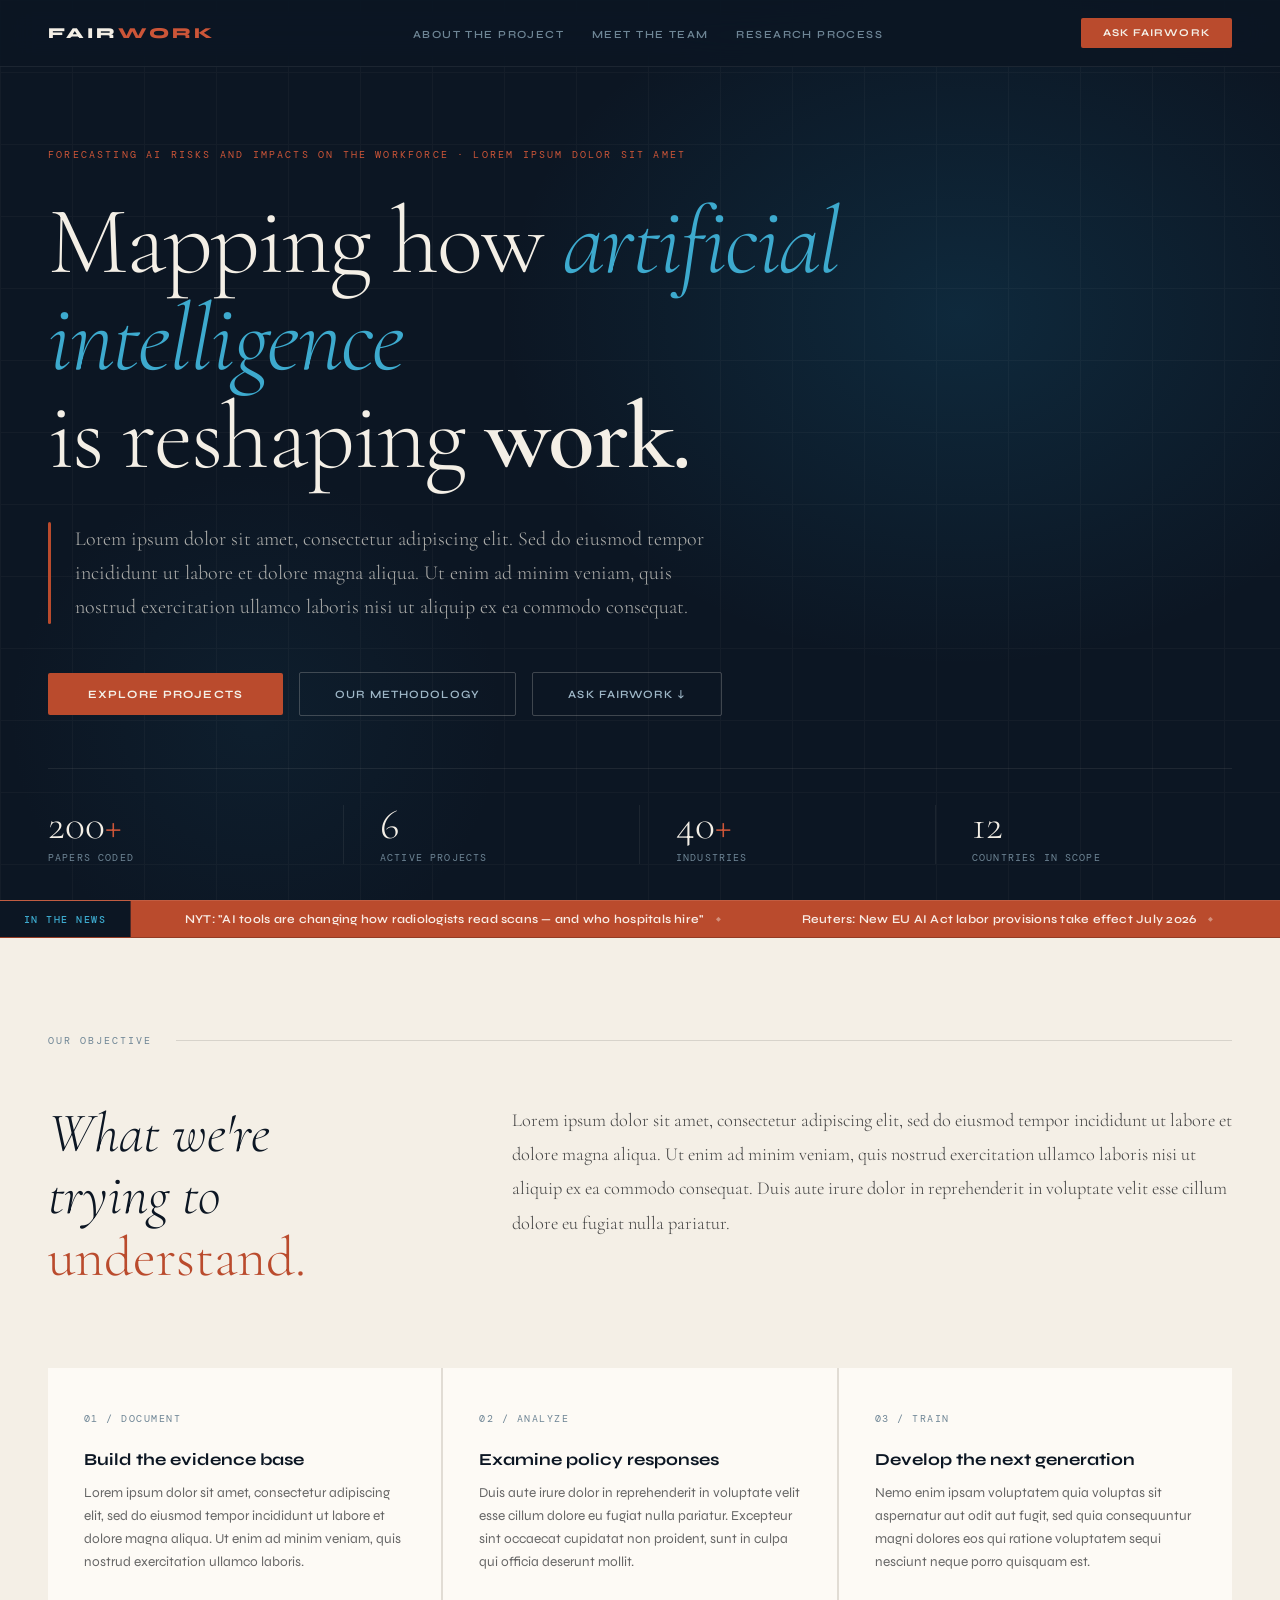
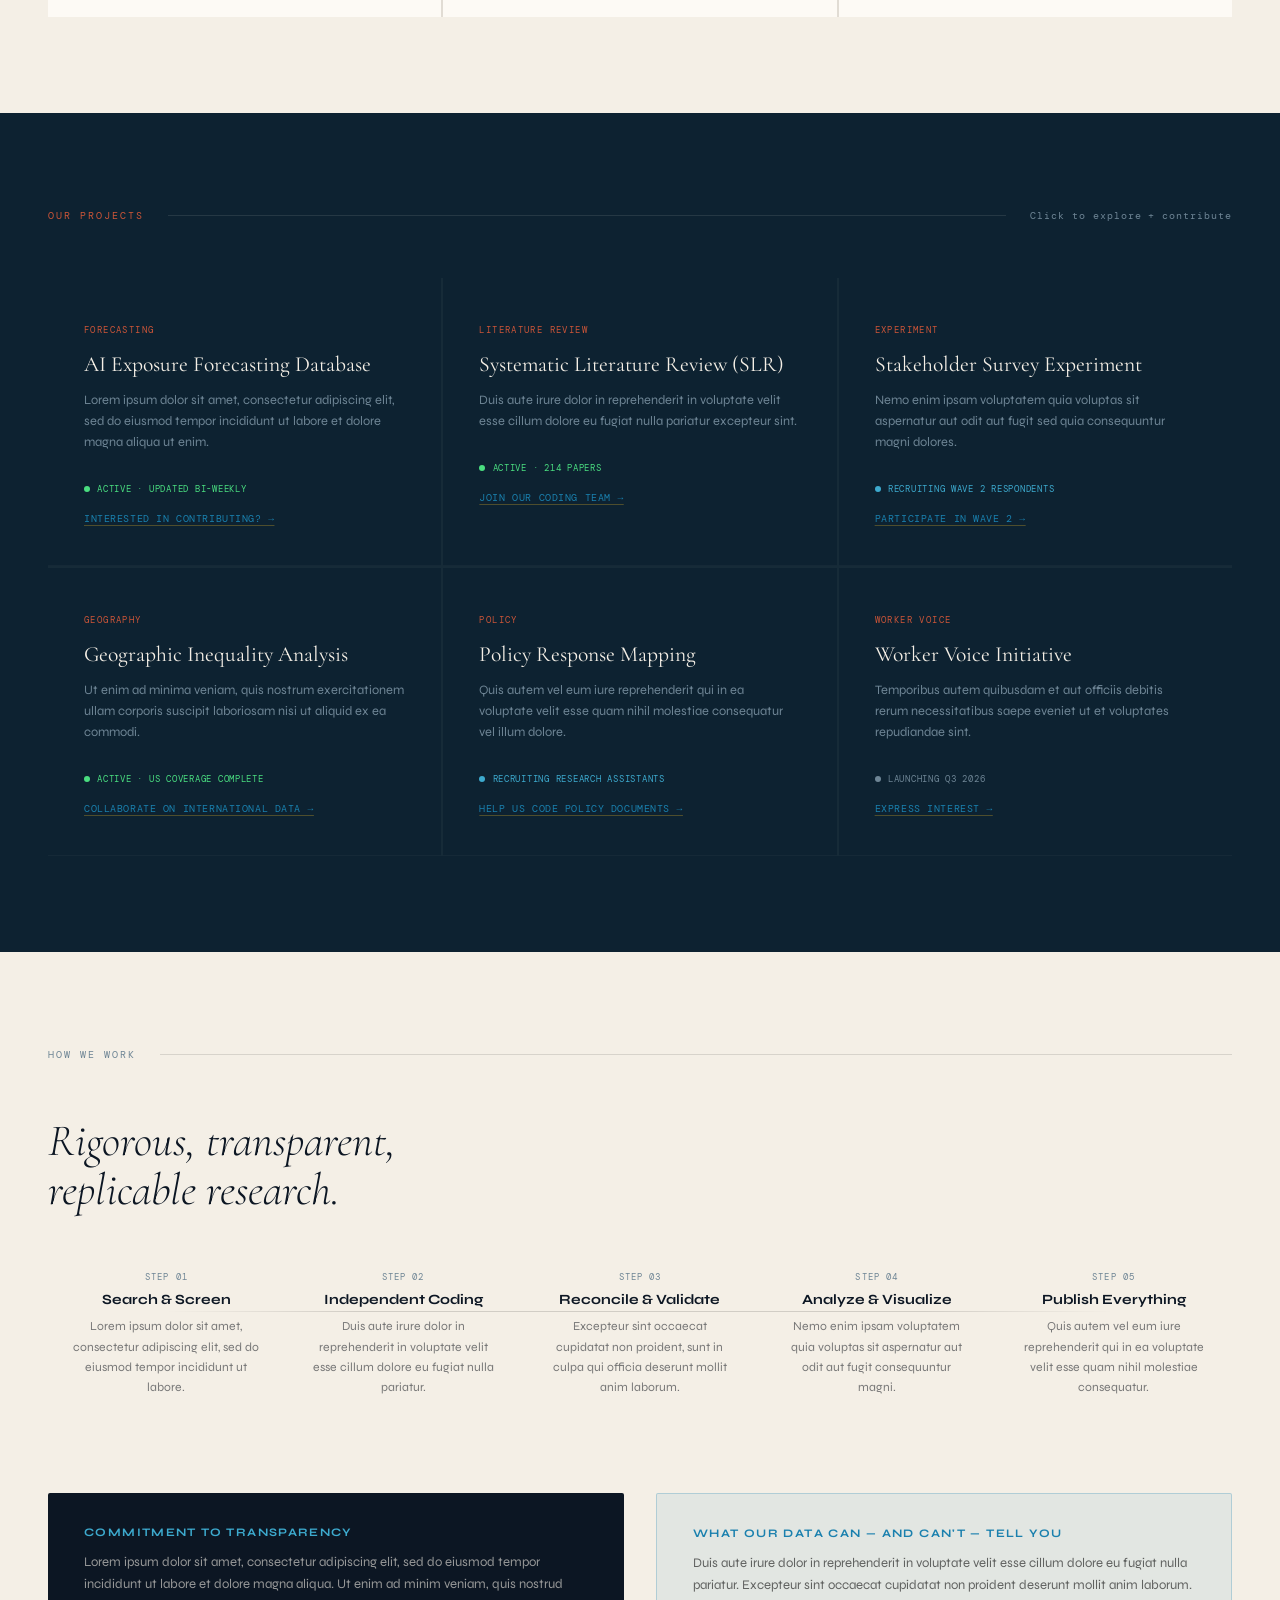
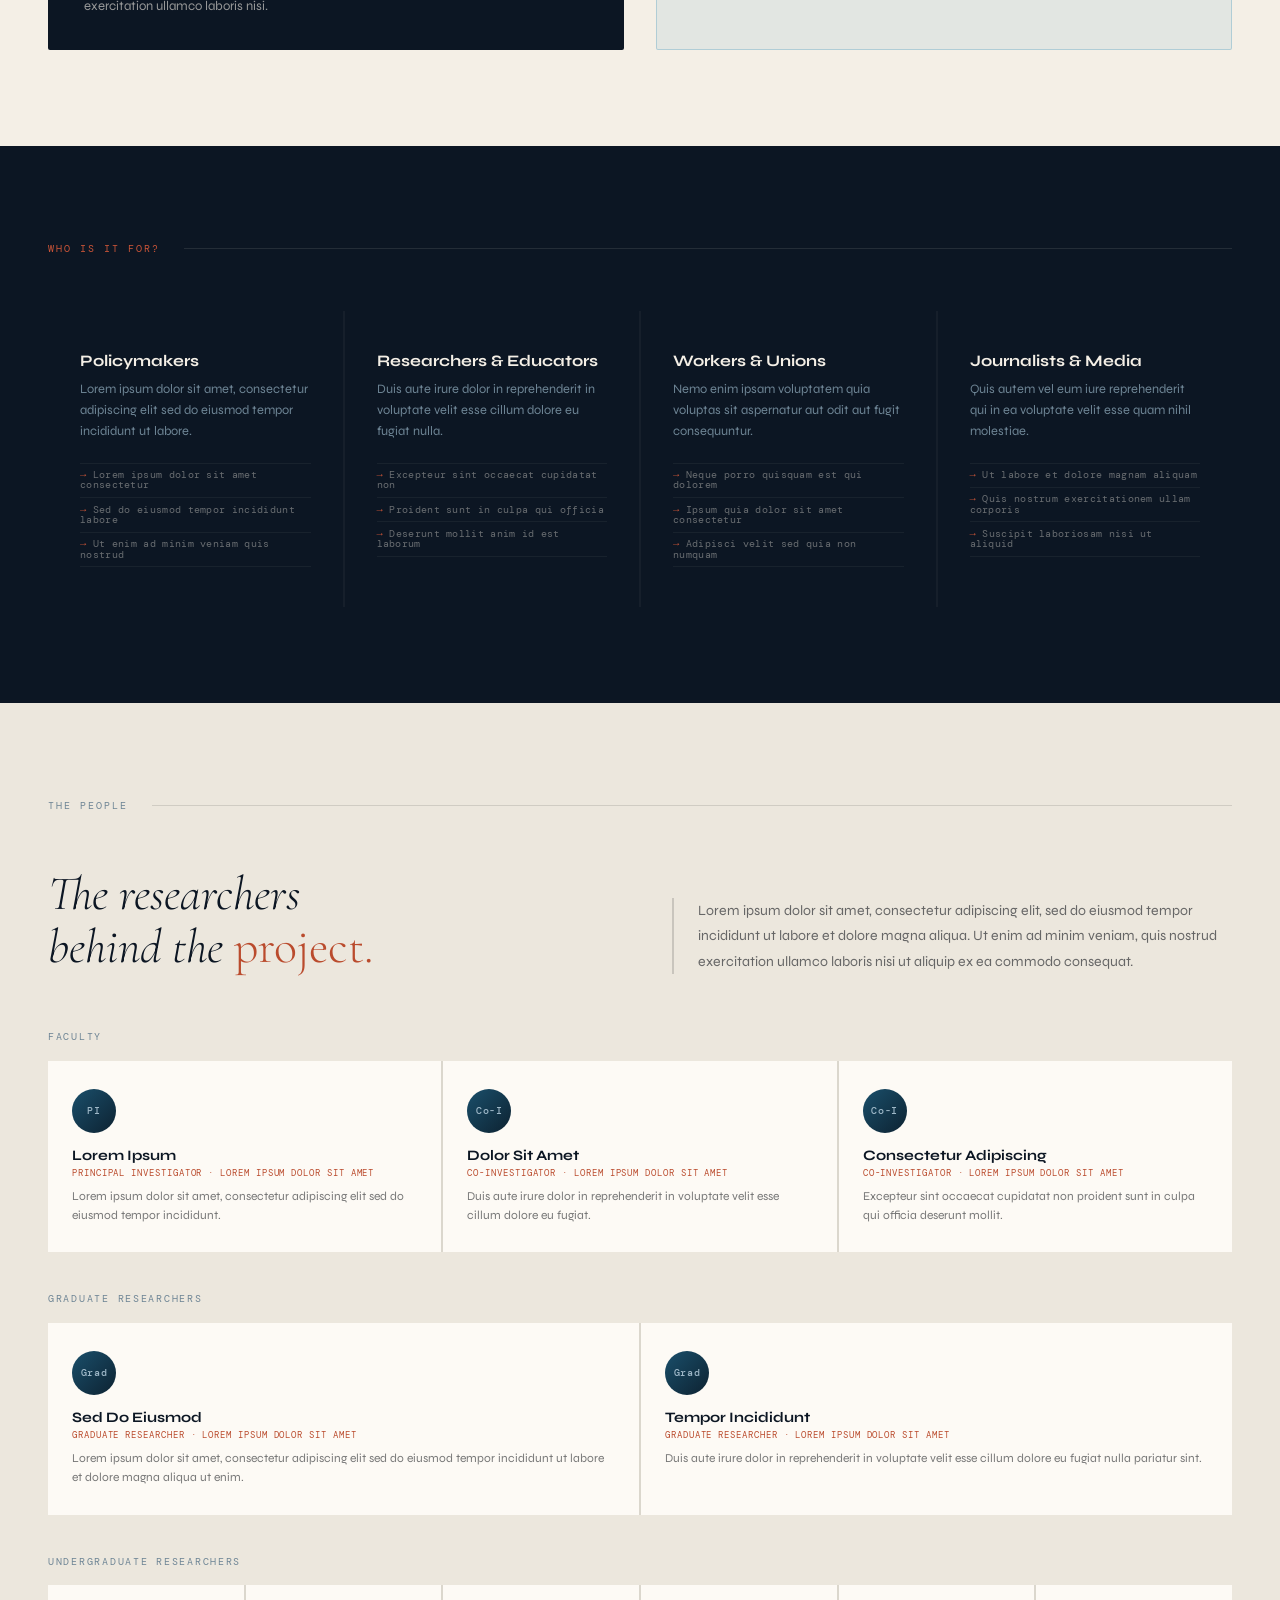
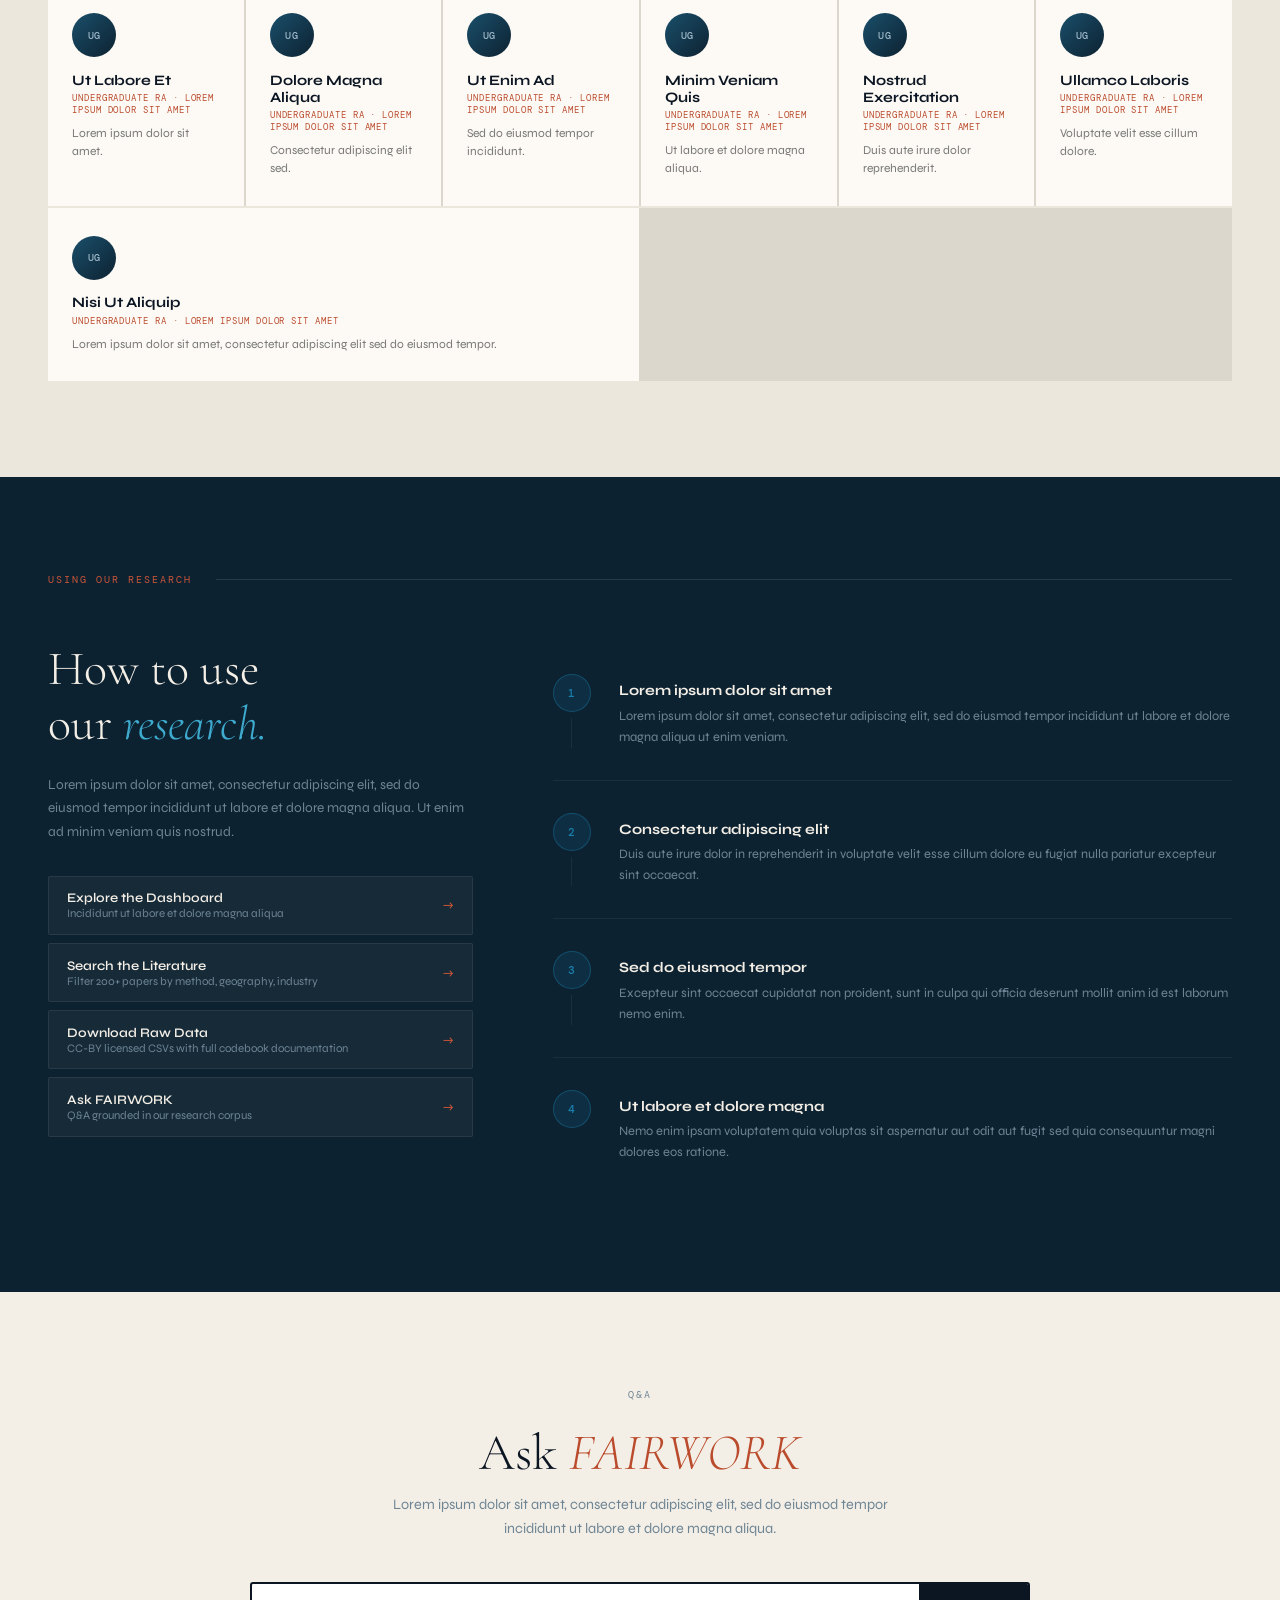
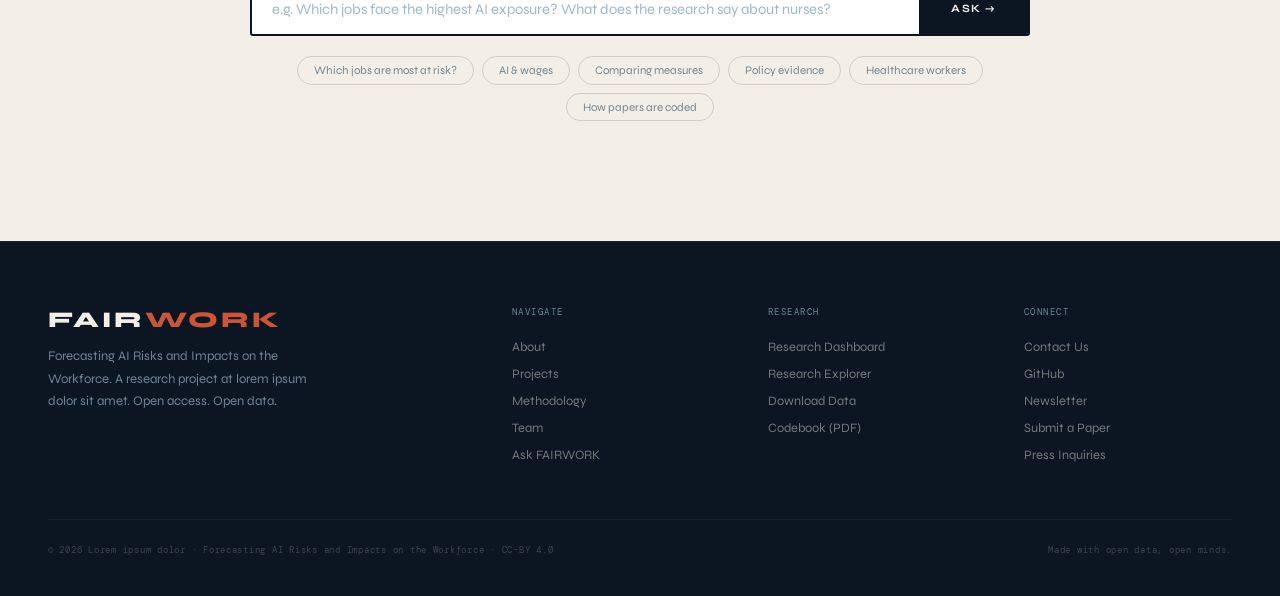
==== index.html @ 2df831fa "Add files via upload" ====
<!DOCTYPE html>
<html lang="en">
<head>
<meta charset="UTF-8">
<meta name="viewport" content="width=device-width, initial-scale=1.0">
<title>FAIRWORK — Forecasting AI Risks and Impacts on the Workforce</title>
<link rel="preconnect" href="https://fonts.googleapis.com">
<link href="https://fonts.googleapis.com/css2?family=Cormorant+Garamond:ital,wght@0,300;0,400;0,600;1,300;1,400;1,600&family=Syne:wght@400;600;700;800&family=DM+Mono:wght@300;400;500&display=swap" rel="stylesheet">
<link rel="stylesheet" href="css/styles.css">
</head>
<body>

<nav>
  <div class="nav-logo"><a href="index.html">FAIR<span>WORK</span></a></div>
  <ul class="nav-links">
    <li><a href="about.html">About the Project</a></li>
    <li><a href="team.html">Meet the Team</a></li>
    <li><a href="process.html">Research Process</a></li>
  </ul>
  <button class="nav-ask-btn" onclick="document.getElementById('ask').scrollIntoView({behavior:'smooth'})">Ask FAIRWORK</button>
</nav>

<!-- ═══ HERO ═══ -->
<section id="what" class="hero">
  <div class="hero-canvas"></div>
  <div class="hero-grid"></div>
  <div class="hero-body">
    <div class="hero-kicker">Forecasting AI Risks and Impacts on the Workforce · Lorem ipsum dolor sit amet</div>
    <h1 class="hero-headline">Mapping how <em>artificial intelligence</em><br>is reshaping <strong>work.</strong></h1>
    <div class="hero-def">
      <div class="hero-def-bar"></div>
      <p class="hero-def-text">Lorem ipsum dolor sit amet, consectetur adipiscing elit. Sed do eiusmod tempor incididunt ut labore et dolore magna aliqua. Ut enim ad minim veniam, quis nostrud exercitation ullamco laboris nisi ut aliquip ex ea commodo consequat.</p>
    </div>
    <div class="hero-ctas">
      <a class="btn-primary" href="#projects">Explore Projects</a>
      <a class="btn-outline" href="#methodology">Our Methodology</a>
      <a class="btn-outline" onclick="document.getElementById('ask').scrollIntoView({behavior:'smooth'})">Ask FAIRWORK ↓</a>
    </div>
  </div>
  <div class="hero-stats">
    <div class="hero-stat"><div class="stat-num">200<b>+</b></div><div class="stat-lbl">Papers Coded</div></div>
    <div class="hero-stat"><div class="stat-num">6</div><div class="stat-lbl">Active Projects</div></div>
    <div class="hero-stat"><div class="stat-num">40<b>+</b></div><div class="stat-lbl">Industries</div></div>
    <div class="hero-stat"><div class="stat-num">12</div><div class="stat-lbl">Countries in Scope</div></div>
  </div>
</section>

<!-- ═══ TICKER ═══ -->
<div class="ticker-wrap">
  <div class="ticker-label">In the News</div>
  <div class="ticker-track">
    <span class="ticker-item">NYT: "AI tools are changing how radiologists read scans — and who hospitals hire"</span>
    <span class="ticker-item">Reuters: New EU AI Act labor provisions take effect July 2026</span>
    <span class="ticker-item">The Atlantic: "The jobs AI is actually taking — it's not what you think"</span>
    <span class="ticker-item">WSJ: Goldman Sachs estimates 300M jobs globally face partial automation risk</span>
    <span class="ticker-item">MIT Tech Review: LLMs boost paralegal productivity by 42% in new RCT</span>
    <span class="ticker-item">NPR: Truck drivers union fights back against autonomous freight pilot programs</span>
    <span class="ticker-item">FT: AI coding assistants raise output but widen skill gaps within software teams</span>
    <span class="ticker-item">Bloomberg: Amazon warehouse AI system triggers fresh NLRB complaint</span>
    <span class="ticker-item">NYT: "AI tools are changing how radiologists read scans — and who hospitals hire"</span>
    <span class="ticker-item">Reuters: New EU AI Act labor provisions take effect August 2026</span>
    <span class="ticker-item">The Atlantic: "The jobs AI is actually taking — it's not what you think"</span>
    <span class="ticker-item">WSJ: Goldman Sachs estimates 300M jobs globally face partial automation risk</span>
    <span class="ticker-item">MIT Tech Review: LLMs boost paralegal productivity by 42% in new RCT</span>
    <span class="ticker-item">NPR: Truck drivers union fights back against autonomous freight pilot programs</span>
    <span class="ticker-item">FT: AI coding assistants raise output but widen skill gaps within software teams</span>
    <span class="ticker-item">Bloomberg: Amazon warehouse AI system triggers fresh NLRB complaint</span>
  </div>
</div>

<!-- ═══ OBJECTIVE ═══ -->
<section class="objective-section">
  <div class="section-header"><span class="eyebrow-fog">Our Objective</span><div class="section-rule-dark"></div></div>
  <div class="objective-intro reveal">
    <div><div class="obj-big">What we're<br>trying to <em>understand.</em></div></div>
    <div class="objective-intro-right"><p>Lorem ipsum dolor sit amet, consectetur adipiscing elit, sed do eiusmod tempor incididunt ut labore et dolore magna aliqua. Ut enim ad minim veniam, quis nostrud exercitation ullamco laboris nisi ut aliquip ex ea commodo consequat. Duis aute irure dolor in reprehenderit in voluptate velit esse cillum dolore eu fugiat nulla pariatur.</p></div>
  </div>
  <div class="objective-grid">
    <div class="obj-card reveal d1"><div class="obj-num">01 / Document</div><div class="obj-title">Build the evidence base</div><div class="obj-desc">Lorem ipsum dolor sit amet, consectetur adipiscing elit, sed do eiusmod tempor incididunt ut labore et dolore magna aliqua. Ut enim ad minim veniam, quis nostrud exercitation ullamco laboris.</div></div>
    <div class="obj-card reveal d2"><div class="obj-num">02 / Analyze</div><div class="obj-title">Examine policy responses</div><div class="obj-desc">Duis aute irure dolor in reprehenderit in voluptate velit esse cillum dolore eu fugiat nulla pariatur. Excepteur sint occaecat cupidatat non proident, sunt in culpa qui officia deserunt mollit.</div></div>
    <div class="obj-card reveal d3"><div class="obj-num">03 / Train</div><div class="obj-title">Develop the next generation</div><div class="obj-desc">Nemo enim ipsam voluptatem quia voluptas sit aspernatur aut odit aut fugit, sed quia consequuntur magni dolores eos qui ratione voluptatem sequi nesciunt neque porro quisquam est.</div></div>
  </div>
</section>

<!-- ═══ PROJECTS ═══ -->
<section id="projects" class="projects-section">
  <div class="section-header"><span class="eyebrow">Our Projects</span><div class="section-rule"></div><span style="font-family:var(--ff-m);font-size:.6rem;letter-spacing:.1em;color:var(--fog);white-space:nowrap;">Click to explore + contribute</span></div>
  <div class="projects-grid">
    <div class="project-card reveal d1" onclick="openProj('p1')">
      <span class="proj-tag">Forecasting</span>
      <div class="proj-title">AI Exposure Forecasting Database</div>
      <div class="proj-desc">Lorem ipsum dolor sit amet, consectetur adipiscing elit, sed do eiusmod tempor incididunt ut labore et dolore magna aliqua ut enim.</div>
      <div class="proj-status status-active"><div class="proj-status-dot"></div><span class="proj-status-text">Active · Updated bi-weekly</span></div>
      <div class="proj-contrib">Interested in contributing? →</div>
    </div>
    <div class="project-card reveal d2" onclick="openProj('p2')">
      <span class="proj-tag">Literature Review</span>
      <div class="proj-title">Systematic Literature Review (SLR)</div>
      <div class="proj-desc">Duis aute irure dolor in reprehenderit in voluptate velit esse cillum dolore eu fugiat nulla pariatur excepteur sint.</div>
      <div class="proj-status status-active"><div class="proj-status-dot"></div><span class="proj-status-text">Active · 214 papers</span></div>
      <div class="proj-contrib">Join our coding team →</div>
    </div>
    <div class="project-card reveal d3" onclick="openProj('p3')">
      <span class="proj-tag">Experiment</span>
      <div class="proj-title">Stakeholder Survey Experiment</div>
      <div class="proj-desc">Nemo enim ipsam voluptatem quia voluptas sit aspernatur aut odit aut fugit sed quia consequuntur magni dolores.</div>
      <div class="proj-status status-recruit"><div class="proj-status-dot"></div><span class="proj-status-text">Recruiting Wave 2 Respondents</span></div>
      <div class="proj-contrib">Participate in Wave 2 →</div>
    </div>
    <div class="project-card reveal d4" onclick="openProj('p4')">
      <span class="proj-tag">Geography</span>
      <div class="proj-title">Geographic Inequality Analysis</div>
      <div class="proj-desc">Ut enim ad minima veniam, quis nostrum exercitationem ullam corporis suscipit laboriosam nisi ut aliquid ex ea commodi.</div>
      <div class="proj-status status-active"><div class="proj-status-dot"></div><span class="proj-status-text">Active · US coverage complete</span></div>
      <div class="proj-contrib">Collaborate on international data →</div>
    </div>
    <div class="project-card reveal d5" onclick="openProj('p5')">
      <span class="proj-tag">Policy</span>
      <div class="proj-title">Policy Response Mapping</div>
      <div class="proj-desc">Quis autem vel eum iure reprehenderit qui in ea voluptate velit esse quam nihil molestiae consequatur vel illum dolore.</div>
      <div class="proj-status status-recruit"><div class="proj-status-dot"></div><span class="proj-status-text">Recruiting Research Assistants</span></div>
      <div class="proj-contrib">Help us code policy documents →</div>
    </div>
    <div class="project-card reveal d6" onclick="openProj('p6')">
      <span class="proj-tag">Worker Voice</span>
      <div class="proj-title">Worker Voice Initiative</div>
      <div class="proj-desc">Temporibus autem quibusdam et aut officiis debitis rerum necessitatibus saepe eveniet ut et voluptates repudiandae sint.</div>
      <div class="proj-status status-planned"><div class="proj-status-dot"></div><span class="proj-status-text">Launching Q3 2026</span></div>
      <div class="proj-contrib">Express interest →</div>
    </div>
  </div>
</section>

<!-- ═══ METHODOLOGY ═══ -->
<section id="methodology" class="method-section">
  <div class="section-header"><span class="eyebrow-fog">How We Work</span><div class="section-rule-dark"></div></div>
  <div style="margin-bottom:3.5rem;" class="reveal">
    <div style="font-family:var(--ff-d);font-size:2.8rem;font-weight:300;font-style:italic;line-height:1.1;max-width:500px;">Rigorous, transparent,<br>replicable research.</div>
  </div>
  <div class="method-steps">
    <div class="method-step reveal d1"><div class="method-step-num">Step 01</div><div class="method-step-title">Search &amp; Screen</div><div class="method-step-desc">Lorem ipsum dolor sit amet, consectetur adipiscing elit, sed do eiusmod tempor incididunt ut labore.</div></div>
    <div class="method-step reveal d2"><div class="method-step-num">Step 02</div><div class="method-step-title">Independent Coding</div><div class="method-step-desc">Duis aute irure dolor in reprehenderit in voluptate velit esse cillum dolore eu fugiat nulla pariatur.</div></div>
    <div class="method-step reveal d3"><div class="method-step-num">Step 03</div><div class="method-step-title">Reconcile &amp; Validate</div><div class="method-step-desc">Excepteur sint occaecat cupidatat non proident, sunt in culpa qui officia deserunt mollit anim laborum.</div></div>
    <div class="method-step reveal d4"><div class="method-step-num">Step 04</div><div class="method-step-title">Analyze &amp; Visualize</div><div class="method-step-desc">Nemo enim ipsam voluptatem quia voluptas sit aspernatur aut odit aut fugit consequuntur magni.</div></div>
    <div class="method-step reveal d5"><div class="method-step-num">Step 05</div><div class="method-step-title">Publish Everything</div><div class="method-step-desc">Quis autem vel eum iure reprehenderit qui in ea voluptate velit esse quam nihil molestiae consequatur.</div></div>
  </div>
  <div class="method-note reveal">
    <div class="method-note-card">
      <div class="mnc-title">Commitment to Transparency</div>
      <p>Lorem ipsum dolor sit amet, consectetur adipiscing elit, sed do eiusmod tempor incididunt ut labore et dolore magna aliqua. Ut enim ad minim veniam, quis nostrud exercitation ullamco laboris nisi.</p>
    </div>
    <div class="method-note-card" style="background:rgba(26,128,174,.08);border:1px solid rgba(26,128,174,.25);">
      <div class="mnc-title" style="color:var(--teal);">What our data can — and can't — tell you</div>
      <p style="color:rgba(10,10,10,.6);">Duis aute irure dolor in reprehenderit in voluptate velit esse cillum dolore eu fugiat nulla pariatur. Excepteur sint occaecat cupidatat non proident deserunt mollit anim laborum.</p>
    </div>
  </div>
</section>

<!-- ═══ WHO IS IT FOR ═══ -->
<section class="audience-section">
  <div class="section-header"><span class="eyebrow">Who Is It For?</span><div class="section-rule"></div></div>
  <div class="audience-grid">
    <div class="audience-card reveal d1"><div class="aud-title">Policymakers</div><div class="aud-desc">Lorem ipsum dolor sit amet, consectetur adipiscing elit sed do eiusmod tempor incididunt ut labore.</div><ul class="aud-uses"><li>Lorem ipsum dolor sit amet consectetur</li><li>Sed do eiusmod tempor incididunt labore</li><li>Ut enim ad minim veniam quis nostrud</li></ul></div>
    <div class="audience-card reveal d2"><div class="aud-title">Researchers &amp; Educators</div><div class="aud-desc">Duis aute irure dolor in reprehenderit in voluptate velit esse cillum dolore eu fugiat nulla.</div><ul class="aud-uses"><li>Excepteur sint occaecat cupidatat non</li><li>Proident sunt in culpa qui officia</li><li>Deserunt mollit anim id est laborum</li></ul></div>
    <div class="audience-card reveal d3"><div class="aud-title">Workers &amp; Unions</div><div class="aud-desc">Nemo enim ipsam voluptatem quia voluptas sit aspernatur aut odit aut fugit consequuntur.</div><ul class="aud-uses"><li>Neque porro quisquam est qui dolorem</li><li>Ipsum quia dolor sit amet consectetur</li><li>Adipisci velit sed quia non numquam</li></ul></div>
    <div class="audience-card reveal d4"><div class="aud-title">Journalists &amp; Media</div><div class="aud-desc">Quis autem vel eum iure reprehenderit qui in ea voluptate velit esse quam nihil molestiae.</div><ul class="aud-uses"><li>Ut labore et dolore magnam aliquam</li><li>Quis nostrum exercitationem ullam corporis</li><li>Suscipit laboriosam nisi ut aliquid</li></ul></div>
  </div>
</section>

<!-- ═══ TEAM ═══ -->
<section id="team" class="team-section">
  <div class="section-header"><span class="eyebrow-fog">The People</span><div class="section-rule-dark"></div></div>
  <div class="team-intro reveal">
    <div class="team-headline">The researchers<br>behind the <em>project.</em></div>
    <div class="team-intro-text">Lorem ipsum dolor sit amet, consectetur adipiscing elit, sed do eiusmod tempor incididunt ut labore et dolore magna aliqua. Ut enim ad minim veniam, quis nostrud exercitation ullamco laboris nisi ut aliquip ex ea commodo consequat.</div>
  </div>

  <div class="team-label">Faculty</div>
  <div class="team-grid">
    <div class="team-card reveal d1">
      <div class="team-avi" style="font-size:.65rem;letter-spacing:.06em;font-family:var(--ff-m);font-weight:500;color:var(--fog2);">PI</div>
      <div class="team-name">Lorem Ipsum</div>
      <div class="team-role">Principal Investigator · Lorem ipsum dolor sit amet</div>
      <div class="team-bio">Lorem ipsum dolor sit amet, consectetur adipiscing elit sed do eiusmod tempor incididunt.</div>
    </div>
    <div class="team-card reveal d2">
      <div class="team-avi" style="font-size:.65rem;letter-spacing:.06em;font-family:var(--ff-m);font-weight:500;color:var(--fog2);">Co-I</div>
      <div class="team-name">Dolor Sit Amet</div>
      <div class="team-role">Co-Investigator · Lorem ipsum dolor sit amet</div>
      <div class="team-bio">Duis aute irure dolor in reprehenderit in voluptate velit esse cillum dolore eu fugiat.</div>
    </div>
    <div class="team-card reveal d3">
      <div class="team-avi" style="font-size:.65rem;letter-spacing:.06em;font-family:var(--ff-m);font-weight:500;color:var(--fog2);">Co-I</div>
      <div class="team-name">Consectetur Adipiscing</div>
      <div class="team-role">Co-Investigator · Lorem ipsum dolor sit amet</div>
      <div class="team-bio">Excepteur sint occaecat cupidatat non proident sunt in culpa qui officia deserunt mollit.</div>
    </div>
  </div>

  <div class="team-label">Graduate Researchers</div>
  <div class="team-grid" style="grid-template-columns:repeat(2,1fr);">
    <div class="team-card reveal d1">
      <div class="team-avi" style="font-size:.65rem;letter-spacing:.06em;font-family:var(--ff-m);font-weight:500;color:var(--fog2);">Grad</div>
      <div class="team-name">Sed Do Eiusmod</div>
      <div class="team-role">Graduate Researcher · Lorem ipsum dolor sit amet</div>
      <div class="team-bio">Lorem ipsum dolor sit amet, consectetur adipiscing elit sed do eiusmod tempor incididunt ut labore et dolore magna aliqua ut enim.</div>
    </div>
    <div class="team-card reveal d2">
      <div class="team-avi" style="font-size:.65rem;letter-spacing:.06em;font-family:var(--ff-m);font-weight:500;color:var(--fog2);">Grad</div>
      <div class="team-name">Tempor Incididunt</div>
      <div class="team-role">Graduate Researcher · Lorem ipsum dolor sit amet</div>
      <div class="team-bio">Duis aute irure dolor in reprehenderit in voluptate velit esse cillum dolore eu fugiat nulla pariatur sint.</div>
    </div>
  </div>

  <div class="team-label">Undergraduate Researchers</div>
  <div class="team-grid team-grid-6">
    <div class="team-card reveal d1">
      <div class="team-avi" style="font-size:.6rem;letter-spacing:.05em;font-family:var(--ff-m);font-weight:500;color:var(--fog2);">UG</div>
      <div class="team-name">Ut Labore Et</div>
      <div class="team-role">Undergraduate RA · Lorem ipsum dolor sit amet</div>
      <div class="team-bio">Lorem ipsum dolor sit amet.</div>
    </div>
    <div class="team-card reveal d2">
      <div class="team-avi" style="font-size:.6rem;letter-spacing:.05em;font-family:var(--ff-m);font-weight:500;color:var(--fog2);">UG</div>
      <div class="team-name">Dolore Magna Aliqua</div>
      <div class="team-role">Undergraduate RA · Lorem ipsum dolor sit amet</div>
      <div class="team-bio">Consectetur adipiscing elit sed.</div>
    </div>
    <div class="team-card reveal d3">
      <div class="team-avi" style="font-size:.6rem;letter-spacing:.05em;font-family:var(--ff-m);font-weight:500;color:var(--fog2);">UG</div>
      <div class="team-name">Ut Enim Ad</div>
      <div class="team-role">Undergraduate RA · Lorem ipsum dolor sit amet</div>
      <div class="team-bio">Sed do eiusmod tempor incididunt.</div>
    </div>
    <div class="team-card reveal d4">
      <div class="team-avi" style="font-size:.6rem;letter-spacing:.05em;font-family:var(--ff-m);font-weight:500;color:var(--fog2);">UG</div>
      <div class="team-name">Minim Veniam Quis</div>
      <div class="team-role">Undergraduate RA · Lorem ipsum dolor sit amet</div>
      <div class="team-bio">Ut labore et dolore magna aliqua.</div>
    </div>
    <div class="team-card reveal d5">
      <div class="team-avi" style="font-size:.6rem;letter-spacing:.05em;font-family:var(--ff-m);font-weight:500;color:var(--fog2);">UG</div>
      <div class="team-name">Nostrud Exercitation</div>
      <div class="team-role">Undergraduate RA · Lorem ipsum dolor sit amet</div>
      <div class="team-bio">Duis aute irure dolor reprehenderit.</div>
    </div>
    <div class="team-card reveal d6">
      <div class="team-avi" style="font-size:.6rem;letter-spacing:.05em;font-family:var(--ff-m);font-weight:500;color:var(--fog2);">UG</div>
      <div class="team-name">Ullamco Laboris</div>
      <div class="team-role">Undergraduate RA · Lorem ipsum dolor sit amet</div>
      <div class="team-bio">Voluptate velit esse cillum dolore.</div>
    </div>
  </div>
  <div class="team-grid" style="grid-template-columns:repeat(2,1fr);margin-top:2px;">
    <div class="team-card reveal d1">
      <div class="team-avi" style="font-size:.6rem;letter-spacing:.05em;font-family:var(--ff-m);font-weight:500;color:var(--fog2);">UG</div>
      <div class="team-name">Nisi Ut Aliquip</div>
      <div class="team-role">Undergraduate RA · Lorem ipsum dolor sit amet</div>
      <div class="team-bio">Lorem ipsum dolor sit amet, consectetur adipiscing elit sed do eiusmod tempor.</div>
    </div>
  </div>
</section>

<!-- ═══ HOW TO USE ═══ -->
<section id="howto" class="howto-section">
  <div class="section-header"><span class="eyebrow">Using Our Research</span><div class="section-rule"></div></div>
  <div class="howto-grid">
    <div class="reveal">
      <h2 class="hw-headline">How to use<br>our <em>research.</em></h2>
      <p class="hw-sub">Lorem ipsum dolor sit amet, consectetur adipiscing elit, sed do eiusmod tempor incididunt ut labore et dolore magna aliqua. Ut enim ad minim veniam quis nostrud.</p>
      <div class="hw-paths">
        <div class="hw-path"><div><div class="hw-path-label">Explore the Dashboard</div><div class="hw-path-sub">Incididunt ut labore et dolore magna aliqua</div></div><span class="hw-path-arr">→</span></div>
        <div class="hw-path"><div><div class="hw-path-label">Search the Literature</div><div class="hw-path-sub">Filter 200+ papers by method, geography, industry</div></div><span class="hw-path-arr">→</span></div>
        <div class="hw-path"><div><div class="hw-path-label">Download Raw Data</div><div class="hw-path-sub">CC-BY licensed CSVs with full codebook documentation</div></div><span class="hw-path-arr">→</span></div>
        <div class="hw-path" onclick="document.getElementById('ask').scrollIntoView({behavior:'smooth'})"><div><div class="hw-path-label">Ask FAIRWORK</div><div class="hw-path-sub">Q&amp;A grounded in our research corpus</div></div><span class="hw-path-arr">→</span></div>
      </div>
    </div>
    <div class="howto-steps reveal d2">
      <div class="hw-step"><div class="hw-step-left"><div class="hw-step-num">1</div><div class="hw-step-line"></div></div><div class="hw-step-content"><div class="hw-step-title">Lorem ipsum dolor sit amet</div><div class="hw-step-desc">Lorem ipsum dolor sit amet, consectetur adipiscing elit, sed do eiusmod tempor incididunt ut labore et dolore magna aliqua ut enim veniam.</div></div></div>
      <div class="hw-step"><div class="hw-step-left"><div class="hw-step-num">2</div><div class="hw-step-line"></div></div><div class="hw-step-content"><div class="hw-step-title">Consectetur adipiscing elit</div><div class="hw-step-desc">Duis aute irure dolor in reprehenderit in voluptate velit esse cillum dolore eu fugiat nulla pariatur excepteur sint occaecat.</div></div></div>
      <div class="hw-step"><div class="hw-step-left"><div class="hw-step-num">3</div><div class="hw-step-line"></div></div><div class="hw-step-content"><div class="hw-step-title">Sed do eiusmod tempor</div><div class="hw-step-desc">Excepteur sint occaecat cupidatat non proident, sunt in culpa qui officia deserunt mollit anim id est laborum nemo enim.</div></div></div>
      <div class="hw-step"><div class="hw-step-left"><div class="hw-step-num">4</div><div class="hw-step-line"></div></div><div class="hw-step-content"><div class="hw-step-title">Ut labore et dolore magna</div><div class="hw-step-desc">Nemo enim ipsam voluptatem quia voluptas sit aspernatur aut odit aut fugit sed quia consequuntur magni dolores eos ratione.</div></div></div>
    </div>
  </div>
</section>

<!-- ═══ ASK FAIRWORK ═══ -->
<section id="ask" class="ask-section">
  <div class="ask-inner">
    <div class="section-header" style="justify-content:center;margin-bottom:1.5rem;"><span class="eyebrow-fog">Q&amp;A</span></div>
    <h2 class="ask-headline reveal">Ask <em>FAIRWORK</em></h2>
    <p class="ask-sub reveal d1">Lorem ipsum dolor sit amet, consectetur adipiscing elit, sed do eiusmod tempor incididunt ut labore et dolore magna aliqua.</p>
    <div class="ask-wrap reveal d2">
      <input type="text" class="ask-input" id="ask-input" placeholder="e.g. Which jobs face the highest AI exposure? What does the research say about nurses?" onkeydown="if(event.key==='Enter')doAsk()">
      <button class="ask-submit" onclick="doAsk()">Ask →</button>
    </div>
    <div class="ask-chips reveal d3">
      <button class="ask-chip" onclick="setQ('Which jobs face the highest AI exposure risk?')">Which jobs are most at risk?</button>
      <button class="ask-chip" onclick="setQ('What does the research say about AI and wages?')">AI &amp; wages</button>
      <button class="ask-chip" onclick="setQ('How do different AI exposure measures compare?')">Comparing measures</button>
      <button class="ask-chip" onclick="setQ('What policy responses have the strongest evidence base?')">Policy evidence</button>
      <button class="ask-chip" onclick="setQ('What does FAIRWORK research say about healthcare workers and AI?')">Healthcare workers</button>
      <button class="ask-chip" onclick="setQ('How did you code papers in your systematic literature review?')">How papers are coded</button>
    </div>
    <div class="ask-response" id="ask-response">
      <button class="ask-close" onclick="closeAsk()">✕</button>
      <div class="ask-resp-label"><div class="ask-resp-dot" id="ask-dot"></div><span id="ask-label">FAIRWORK</span></div>
      <div class="ask-resp-text" id="ask-text"></div>
    </div>
  </div>
</section>

<!-- ═══ FOOTER ═══ -->
<footer>
  <div class="footer-top">
    <div><div class="footer-brand">FAIR<span>WORK</span></div><p class="footer-tagline">Forecasting AI Risks and Impacts on the Workforce. A research project at lorem ipsum dolor sit amet. Open access. Open data.</p></div>
    <div><div class="footer-col-head">Navigate</div><ul class="footer-links"><li><a href="#what">About</a></li><li><a href="#projects">Projects</a></li><li><a href="#methodology">Methodology</a></li><li><a href="#team">Team</a></li><li><a href="#ask">Ask FAIRWORK</a></li></ul></div>
    <div><div class="footer-col-head">Research</div><ul class="footer-links"><li><a href="#">Research Dashboard</a></li><li><a href="#">Research Explorer</a></li><li><a href="#">Download Data</a></li><li><a href="#">Codebook (PDF)</a></li></ul></div>
    <div><div class="footer-col-head">Connect</div><ul class="footer-links"><li><a href="#">Contact Us</a></li><li><a href="#">GitHub</a></li><li><a href="#">Newsletter</a></li><li><a href="#">Submit a Paper</a></li><li><a href="#">Press Inquiries</a></li></ul></div>
  </div>
  <div class="footer-bottom"><span class="footer-copy">© 2026 Lorem ipsum dolor · Forecasting AI Risks and Impacts on the Workforce · CC-BY 4.0</span><span class="footer-copy">Made with open data, open minds.</span></div>
</footer>

<!-- ═══ PROJECT PANEL ═══ -->
<div class="proj-overlay" id="overlay" onclick="closeProj()"></div>
<div class="proj-panel" id="panel">
  <div class="proj-panel-head">
    <div style="font-family:var(--ff-m);font-size:.6rem;letter-spacing:.15em;text-transform:uppercase;color:var(--rust2);" id="panel-tag-head">Project</div>
    <button class="proj-panel-close" onclick="closeProj()">✕</button>
  </div>
  <div class="proj-panel-body" id="panel-body"></div>
</div>

<script>
// ── Scroll reveal ──────────────────────────────
const ro = new IntersectionObserver(es => es.forEach(e => { if(e.isIntersecting){e.target.classList.add('visible');ro.unobserve(e.target);} }), {threshold:.09});
document.querySelectorAll('.reveal').forEach(el => ro.observe(el));

// ── Active nav ─────────────────────────────────
window.addEventListener('scroll', () => {
  const y = window.scrollY + 120;
  document.querySelectorAll('.nav-links a[href^="#"]').forEach(a => {
    const sec = document.querySelector(a.getAttribute('href'));
    if(sec) a.classList.toggle('active', y >= sec.offsetTop && y < sec.offsetTop + sec.offsetHeight);
  });
});

// ═════════════════════════════════
// PROJECTS DATA
// ═════════════════════════════════
const PD = {
  p1:{tag:'Forecasting Dataset',title:'AI Exposure Forecasting Database',lead:"Lorem ipsum dolor sit amet, consectetur adipiscing elit, sed do eiusmod tempor incididunt ut labore et dolore magna aliqua ut enim ad minim veniam.",about:"Lorem ipsum dolor sit amet, consectetur adipiscing elit, sed do eiusmod tempor incididunt ut labore et dolore magna aliqua. Ut enim ad minim veniam, quis nostrud exercitation ullamco laboris nisi ut aliquip ex ea commodo consequat.\n\nDuis aute irure dolor in reprehenderit in voluptate velit esse cillum dolore eu fugiat nulla pariatur. Excepteur sint occaecat cupidatat non proident, sunt in culpa qui officia deserunt mollit anim id est laborum.",tags:['Occupational Data','Harmonization','Forecasting','Open Data','Lorem Ipsum'],roles:[{t:'Data Analyst',d:'Lorem ipsum dolor sit amet, consectetur adipiscing elit sed do eiusmod tempor incididunt ut labore.'},{t:'Graduate RA',d:'Duis aute irure dolor in reprehenderit in voluptate velit esse cillum dolore eu fugiat.'},{t:'Developer',d:'Excepteur sint occaecat cupidatat non proident sunt in culpa qui officia deserunt mollit.'}],status:'active',cta:'Interested in contributing to this project?'},
  p2:{tag:'Systematic Literature Review',title:'SLR: Coded AI–Workforce Literature',lead:'Lorem ipsum dolor sit amet, consectetur adipiscing elit, sed do eiusmod tempor incididunt ut labore et dolore magna aliqua ut enim ad minim veniam quis nostrud.',about:"Lorem ipsum dolor sit amet, consectetur adipiscing elit, sed do eiusmod tempor incididunt ut labore et dolore magna aliqua. Ut enim ad minim veniam, quis nostrud exercitation ullamco laboris nisi ut aliquip.\n\nDuis aute irure dolor in reprehenderit in voluptate velit esse cillum dolore eu fugiat nulla pariatur. Excepteur sint occaecat cupidatat non proident, sunt in culpa qui officia deserunt mollit anim.",tags:['Literature Review','Codebook','Open Data','Peer-Reviewed','Ongoing'],roles:[{t:'Paper Coder',d:'Lorem ipsum dolor sit amet, consectetur adipiscing elit sed do eiusmod tempor incididunt.'},{t:'Screener',d:'Duis aute irure dolor in reprehenderit in voluptate velit esse cillum dolore eu fugiat.'},{t:'Methods Reviewer',d:'Excepteur sint occaecat cupidatat non proident deserunt mollit anim id est laborum.'}],status:'active',cta:'Join our coding team'},
  p3:{tag:'Survey Experiment',title:'Stakeholder Survey Experiment',lead:'Lorem ipsum dolor sit amet, consectetur adipiscing elit, sed do eiusmod tempor incididunt ut labore et dolore magna aliqua nemo enim ipsam voluptatem.',about:"Lorem ipsum dolor sit amet, consectetur adipiscing elit, sed do eiusmod tempor incididunt ut labore et dolore magna aliqua. Ut enim ad minim veniam, quis nostrud exercitation ullamco laboris.\n\nDuis aute irure dolor in reprehenderit in voluptate velit esse cillum dolore eu fugiat nulla pariatur. Excepteur sint occaecat cupidatat non proident, sunt in culpa qui officia deserunt.",tags:['Survey Experiment','Causal Inference','Preregistered','Wave 2 Recruiting'],roles:[{t:'Survey Respondent',d:'Lorem ipsum dolor sit amet, consectetur adipiscing elit sed eiusmod tempor incididunt labore.'},{t:'Organizational Partner',d:'Duis aute irure dolor in reprehenderit in voluptate esse cillum dolore eu fugiat.'},{t:'Graduate Collaborator',d:'Excepteur sint occaecat cupidatat non proident sunt in culpa officia deserunt mollit.'}],status:'recruit',cta:'Participate in Wave 2 or become a recruiting partner'},
  p4:{tag:'Geography',title:'Geographic Inequality Analysis',lead:"Lorem ipsum dolor sit amet, consectetur adipiscing elit, sed do eiusmod tempor incididunt ut labore et dolore magna aliqua quis nostrud exercitation.",about:"Lorem ipsum dolor sit amet, consectetur adipiscing elit, sed do eiusmod tempor incididunt ut labore et dolore magna aliqua. Ut enim ad minim veniam, quis nostrud exercitation ullamco laboris nisi.\n\nDuis aute irure dolor in reprehenderit in voluptate velit esse cillum dolore eu fugiat nulla pariatur. Excepteur sint occaecat cupidatat non proident mollit anim.",tags:['Geography','GIS','Labor Markets','Rural','Lorem Ipsum'],roles:[{t:'GIS Analyst',d:'Lorem ipsum dolor sit amet, consectetur adipiscing elit sed do eiusmod tempor incididunt.'},{t:'International Partner',d:'Duis aute irure dolor in reprehenderit in voluptate velit esse cillum dolore fugiat.'},{t:'Developer',d:'Excepteur sint occaecat cupidatat non proident sunt in culpa qui officia deserunt.'}],status:'active',cta:'Collaborate on this project'},
  p5:{tag:'Policy',title:'Policy Response Mapping',lead:"Lorem ipsum dolor sit amet, consectetur adipiscing elit, sed do eiusmod tempor incididunt ut labore et dolore magna aliqua ut enim veniam.",about:"Lorem ipsum dolor sit amet, consectetur adipiscing elit, sed do eiusmod tempor incididunt ut labore et dolore magna aliqua. Ut enim ad minim veniam, quis nostrud exercitation ullamco.\n\nDuis aute irure dolor in reprehenderit in voluptate velit esse cillum dolore eu fugiat nulla pariatur. Excepteur sint occaecat cupidatat non proident deserunt mollit.",tags:['Policy','Legislation','Regulatory','Lorem Ipsum','Recruiting'],roles:[{t:'Policy Coder',d:'Lorem ipsum dolor sit amet, consectetur adipiscing elit sed do eiusmod tempor.'},{t:'International RA',d:'Duis aute irure dolor in reprehenderit in voluptate esse cillum dolore eu fugiat.'},{t:'Policy Fellow',d:'Excepteur sint occaecat cupidatat non proident sunt in culpa qui officia mollit.'}],status:'recruit',cta:'Help us code policy documents'},
  p6:{tag:'Worker Voice',title:'Worker Voice Initiative',lead:"Lorem ipsum dolor sit amet, consectetur adipiscing elit, sed do eiusmod tempor incididunt ut labore et dolore magna aliqua nemo enim voluptatem.",about:"Lorem ipsum dolor sit amet, consectetur adipiscing elit, sed do eiusmod tempor incididunt ut labore et dolore magna aliqua. Ut enim ad minim veniam, quis nostrud exercitation ullamco laboris.\n\nDuis aute irure dolor in reprehenderit in voluptate velit esse cillum dolore eu fugiat nulla pariatur. Excepteur sint occaecat cupidatat non proident sunt in culpa deserunt.",tags:['Qualitative','Worker Interviews','Focus Groups','Launching Q3 2026'],roles:[{t:'Participant',d:'Lorem ipsum dolor sit amet, consectetur adipiscing elit sed do eiusmod tempor incididunt.'},{t:'Union Partner',d:'Duis aute irure dolor in reprehenderit in voluptate velit esse cillum dolore.'},{t:'Qualitative Researcher',d:'Excepteur sint occaecat cupidatat non proident sunt culpa qui officia deserunt mollit.'}],status:'planned',cta:'Express interest for when we launch Q3 2026'}
};

const statusBadge = {active:{c:'#4ADE80',l:'Active project'},recruit:{c:'#E6BF4A',l:'Recruiting contributors'},planned:{c:'#8C877F',l:'Launching Q3 2026'}};

function openProj(id) {
  const p = PD[id]; if(!p) return;
  document.getElementById('panel-tag-head').textContent = p.tag;
  const sb = statusBadge[p.status];
  document.getElementById('panel-body').innerHTML = `
    <div class="panel-kicker">${p.tag}</div>
    <div class="panel-title">${p.title}</div>
    <div style="display:inline-flex;align-items:center;gap:.5rem;margin-bottom:1.75rem;font-family:var(--ff-m);font-size:.6rem;letter-spacing:.1em;text-transform:uppercase;color:${sb.c};">
      <span style="width:6px;height:6px;border-radius:50%;background:${sb.c};${p.status!=='planned'?'animation:pulse 2s infinite':''}"></span>${sb.l}
    </div>
    <div class="panel-lead">${p.lead}</div>
    <div class="panel-sec">About this project</div>
    ${p.about.split('\n\n').map(t=>`<div class="panel-text">${t}</div>`).join('')}
    <div class="panel-tags">${p.tags.map(t=>`<span class="panel-tag">${t}</span>`).join('')}</div>
    <div class="panel-sec">Ways to contribute</div>
    <div>${p.roles.map(r=>`<div class="panel-role"><div><div class="panel-role-title">${r.t}</div><div class="panel-role-desc">${r.d}</div></div></div>`).join('')}</div>
    <div class="panel-cta">
      <h4>${p.cta}</h4>
      <p>Leave your email and we'll follow up with how to get involved.</p>
      <input type="email" class="panel-inp" placeholder="your@email.com">
      <input type="text" class="panel-inp" placeholder="Your role / background (optional)">
      <button class="panel-submit-btn" onclick="this.textContent='✓ Sent! We\\'ll be in touch.';this.style.background='#2D6A4F';this.disabled=true;">Send Expression of Interest</button>
    </div>`;
  document.getElementById('overlay').classList.add('open');
  document.getElementById('panel').classList.add('open');
  document.body.style.overflow = 'hidden';
}
function closeProj() {
  document.getElementById('overlay').classList.remove('open');
  document.getElementById('panel').classList.remove('open');
  document.body.style.overflow = '';
}
document.addEventListener('keydown', e => { if(e.key==='Escape') closeProj(); });

// ═════════════════════════════════
// ASK FAIRWORK
// ═════════════════════════════════
const SYS = `You are FAIRWORK, an AI research assistant for the FAIRWORK project — Forecasting AI Risks and Impacts on the Workforce — at lorem ipsum dolor sit amet.

The FAIRWORK project investigates how artificial intelligence is reshaping labor markets, job structures, and workforce policy. Through systematic review and qualitative coding of hundreds of academic studies, the project builds a structured database mapping key trends in AI-driven automation, job displacement, skill shifts, and worker well-being. The research also examines policy responses including regulation, education, and worker protections. Undergraduate researchers play a central role in the coding and analysis process.

Key datasets:
1. Forecasting/Exposure Database: Harmonized occupational AI exposure measures (Frey & Osborne, Acemoglu & Restrepo, GPT-era task-based models)
2. Systematic Literature Review: 214+ coded papers, 40+ variables each. Frame valence: 62% pessimistic, 24% neutral, 14% optimistic (2023-24 data)
3. Stakeholder Survey Experiment: n=1,200, 6-arm preregistered experiment. Conflicting evidence reduces policy support by ~14pp on average.

Key findings:
- High-exposure occupations: data entry, customer service, financial analysis, legal assistance
- Low-exposure: construction, childcare, nursing (physical/relational tasks)
- Geographic analysis: rural service economies face disproportionate risk
- Cohen's κ = 0.81 for inter-rater reliability

Always be precise about what evidence shows vs. does not show. Flag contested findings. Distinguish correlation from causation. Keep responses to 3-5 sentences (simple) or 1-2 paragraphs (complex). Write clearly for non-academic audiences.`;

function setQ(t){document.getElementById('ask-input').value=t;document.getElementById('ask-input').focus();}

async function doAsk() {
  const q = document.getElementById('ask-input').value.trim();
  const key = document.getElementById('ask-key').value.trim();
  const resp = document.getElementById('ask-response');
  const txt  = document.getElementById('ask-text');
  const dot  = document.getElementById('ask-dot');
  const lbl  = document.getElementById('ask-label');
  if(!q){document.getElementById('ask-input').focus();return;}
  if(!key){
    resp.classList.add('visible');
    dot.style.background='var(--gold2)';dot.style.animation='none';
    lbl.textContent='Setup needed';
    txt.innerHTML='To use Ask FAIRWORK, enter your Anthropic API key above (starts with <code style="font-family:var(--ff-m);font-size:.85em;color:var(--rust2)">sk-ant-</code>). It\'s used only in your browser and never stored. <a href="https://console.anthropic.com" target="_blank" style="color:var(--rust2);text-decoration:underline;">Get a key at console.anthropic.com →</a>';
    return;
  }
  resp.classList.add('visible');
  dot.style.background='var(--rust2)';dot.style.animation='blink .9s ease-in-out infinite';
  lbl.textContent='Thinking…';txt.textContent='';txt.className='ask-resp-text';
  try {
    const r = await fetch('https://api.anthropic.com/v1/messages',{
      method:'POST',
      headers:{'Content-Type':'application/json','x-api-key':key,'anthropic-version':'2023-06-01','anthropic-dangerous-direct-browser-access':'true'},
      body:JSON.stringify({model:'claude-sonnet-4-20250514',max_tokens:600,system:SYS,messages:[{role:'user',content:q}]})
    });
    if(!r.ok){const e=await r.json();throw new Error(e.error?.message||`Error ${r.status}`);}
    const d = await r.json();
    const answer = d.content?.[0]?.text||'No response received.';
    dot.style.animation='none';dot.style.background='#4ADE80';lbl.textContent='FAIRWORK';
    let i=0;
    const iv = setInterval(()=>{txt.textContent+=answer[i];i++;if(i>=answer.length)clearInterval(iv);},14);
  } catch(e) {
    dot.style.animation='none';dot.style.background='#F87171';lbl.textContent='Error';
    txt.textContent=`Could not get a response: ${e.message}. Check your API key and try again.`;
  }
}
function closeAsk(){document.getElementById('ask-response').classList.remove('visible');document.getElementById('ask-text').textContent='';}
document.getElementById('ask-key').addEventListener('keydown',e=>{if(e.key==='Enter')document.getElementById('ask-input').focus();});
</script>
</body>
</html>
---- css/styles.css ----
:root {
  --ink:    #0C1623;
  --ink2:   #0D2231;
  --cream:  #F4EFE6;
  --warm:   #ECE7DD;
  --rust:   #BA4B2D;
  --rust2:  #CC5538;
  --gold:   #1A80AE;
  --gold2:  #3DAACE;
  --slate:  #1A4F6B;
  --fog:    #6E8595;
  --fog2:   #9FB8C8;
  --white:  #FDFAF5;
  --teal:   #1A80AE;
  --ff-d: 'Cormorant Garamond', Georgia, serif;
  --ff-u: 'Syne', sans-serif;
  --ff-m: 'DM Mono', monospace;
  --ease: cubic-bezier(.16,1,.3,1);
}

*,
*::before,
*::after {
  box-sizing: border-box;
  margin: 0;
  padding: 0;
}

html {
  scroll-behavior: smooth;
  font-size: 16px;
}

body {
  background: var(--ink);
  color: var(--cream);
  font-family: var(--ff-u);
  overflow-x: hidden;
  -webkit-font-smoothing: antialiased;
}

a {
  color: inherit;
  text-decoration: none;
  cursor: pointer;
}

button {
  font-family: inherit;
  cursor: pointer;
  border: none;
  background: none;
}

input,
textarea,
select {
  font-family: inherit;
}

/* NAV */
nav {
  position: fixed;
  top: 0;
  left: 0;
  right: 0;
  z-index: 200;
  display: flex;
  align-items: center;
  justify-content: space-between;
  gap: 1.25rem;
  padding: 1.1rem 3rem;
  border-bottom: 1px solid rgba(244,239,230,.07);
  backdrop-filter: blur(16px) saturate(1.4);
  background: rgba(12,22,35,.88);
  transition: background .4s;
}

.nav-logo {
  font-family: var(--ff-u);
  font-weight: 800;
  font-size: .95rem;
  letter-spacing: .2em;
  text-transform: uppercase;
}

.nav-logo span {
  color: var(--rust2);
}

.nav-links {
  display: flex;
  flex: 1;
  min-width: 0;
  justify-content: center;
  flex-wrap: wrap;
  gap: 1.75rem;
  list-style: none;
}

.nav-links a {
  font-size: .68rem;
  font-weight: 600;
  letter-spacing: .13em;
  text-transform: uppercase;
  color: var(--fog);
  transition: color .2s;
  position: relative;
  padding-bottom: 3px;
}

.nav-links a::after {
  content: '';
  position: absolute;
  bottom: 0;
  left: 0;
  right: 0;
  height: 1px;
  background: var(--rust2);
  transform: scaleX(0);
  transform-origin: left;
  transition: transform .3s var(--ease);
}

.nav-links a:hover {
  color: var(--cream);
}

.nav-links a:hover::after,
.nav-links a.active::after {
  transform: scaleX(1);
}

.nav-links a.active {
  color: var(--cream);
}

.nav-ask-btn {
  padding: .55rem 1.4rem;
  background: var(--rust);
  color: var(--cream);
  font-size: .65rem;
  font-weight: 700;
  letter-spacing: .1em;
  text-transform: uppercase;
  border-radius: 2px;
  transition: background .2s;
  white-space: nowrap;
}

.nav-ask-btn:hover {
  background: var(--rust2);
}

/* REVEAL */
.reveal {
  opacity: 0;
  transform: translateY(20px);
  transition: opacity .8s var(--ease), transform .8s var(--ease);
}

.reveal.visible {
  opacity: 1;
  transform: none;
}

.d1 { transition-delay: .08s; }
.d2 { transition-delay: .16s; }
.d3 { transition-delay: .24s; }
.d4 { transition-delay: .32s; }
.d5 { transition-delay: .40s; }
.d6 { transition-delay: .48s; }

/* SECTION UTILS */
.eyebrow {
  font-family: var(--ff-m);
  font-size: .62rem;
  letter-spacing: .2em;
  text-transform: uppercase;
  color: var(--rust2);
}

.eyebrow-fog {
  font-family: var(--ff-m);
  font-size: .62rem;
  letter-spacing: .2em;
  text-transform: uppercase;
  color: var(--fog);
}

.section-rule {
  height: 1px;
  background: rgba(244,239,230,.1);
  flex: 1;
}

.section-rule-dark {
  height: 1px;
  background: rgba(10,10,10,.12);
  flex: 1;
}

.section-header {
  display: flex;
  align-items: center;
  gap: 1.5rem;
  margin-bottom: 3.5rem;
}

.btn-primary {
  padding: .9rem 2.5rem;
  background: var(--rust);
  color: var(--cream);
  font-size: .7rem;
  font-weight: 700;
  letter-spacing: .1em;
  text-transform: uppercase;
  border-radius: 2px;
  transition: background .2s, transform .15s;
  display: inline-block;
}

.btn-primary:hover {
  background: var(--rust2);
  transform: translateY(-1px);
}

.btn-outline {
  padding: .9rem 2.2rem;
  border: 1px solid rgba(244,239,230,.22);
  color: var(--fog2);
  font-size: .7rem;
  font-weight: 600;
  letter-spacing: .1em;
  text-transform: uppercase;
  border-radius: 2px;
  transition: border-color .2s, color .2s;
  display: inline-block;
}

.btn-outline:hover {
  border-color: var(--cream);
  color: var(--cream);
}

/* HERO */
.hero {
  min-height: 100vh;
  padding: 0 3rem;
  display: grid;
  grid-template-rows: 1fr auto;
  position: relative;
  overflow: hidden;
}

.hero-canvas {
  position: absolute;
  inset: 0;
  pointer-events: none;
  background:
    radial-gradient(ellipse 55% 60% at 75% 35%, rgba(26,128,174,.18) 0%, transparent 65%),
    radial-gradient(ellipse 35% 50% at 20% 80%, rgba(26,79,107,.15) 0%, transparent 55%);
}

.hero-grid {
  position: absolute;
  inset: 0;
  pointer-events: none;
  opacity: .03;
  background-image:
    linear-gradient(var(--cream) 1px, transparent 1px),
    linear-gradient(90deg, var(--cream) 1px, transparent 1px);
  background-size: 72px 72px;
}

.hero-body {
  display: flex;
  flex-direction: column;
  justify-content: center;
  padding-top: 9rem;
  padding-bottom: 3rem;
  position: relative;
  z-index: 1;
}

.hero-kicker {
  font-family: var(--ff-m);
  font-size: .62rem;
  letter-spacing: .22em;
  text-transform: uppercase;
  color: var(--rust2);
  margin-bottom: 2rem;
  opacity: 0;
  transform: translateY(10px);
  animation: up .7s var(--ease) .15s forwards;
}

.hero-headline {
  font-family: var(--ff-d);
  font-size: clamp(3.2rem, 7.5vw, 7.2rem);
  font-weight: 300;
  line-height: 1.02;
  letter-spacing: -.02em;
  max-width: 820px;
  margin-bottom: 2.25rem;
  opacity: 0;
  transform: translateY(22px);
  animation: up .95s var(--ease) .25s forwards;
}

.hero-headline em {
  font-style: italic;
  color: var(--gold2);
}

.hero-headline strong {
  font-weight: 600;
  color: var(--cream);
}

.hero-def {
  display: grid;
  grid-template-columns: auto 1fr;
  gap: 1.5rem;
  max-width: 680px;
  margin-bottom: 3rem;
  opacity: 0;
  transform: translateY(14px);
  animation: up .8s var(--ease) .45s forwards;
}

.hero-def-bar {
  width: 3px;
  background: var(--rust);
  border-radius: 2px;
}

.hero-def-text {
  font-family: var(--ff-d);
  font-size: 1.25rem;
  font-weight: 300;
  line-height: 1.7;
  color: rgba(244,239,230,.7);
}

.hero-ctas {
  display: flex;
  gap: 1rem;
  align-items: center;
  opacity: 0;
  transform: translateY(10px);
  animation: up .7s var(--ease) .6s forwards;
}

.hero-stats {
  display: grid;
  grid-template-columns: repeat(4, 1fr);
  border-top: 1px solid rgba(244,239,230,.08);
  padding: 2.25rem 0;
  position: relative;
  z-index: 1;
  opacity: 0;
  animation: up .7s var(--ease) .75s forwards;
}

.hero-stat {
  padding: 0 2.25rem;
  border-right: 1px solid rgba(244,239,230,.07);
}

.hero-stat:first-child {
  padding-left: 0;
}

.hero-stat:last-child {
  border-right: none;
}

.stat-num {
  font-family: var(--ff-d);
  font-size: 2.6rem;
  font-weight: 300;
  color: var(--cream);
  line-height: 1;
  margin-bottom: .3rem;
}

.stat-num b {
  color: var(--rust2);
  font-weight: 300;
}

.stat-lbl {
  font-family: var(--ff-m);
  font-size: .6rem;
  letter-spacing: .12em;
  text-transform: uppercase;
  color: var(--fog);
}

@keyframes up {
  to {
    opacity: 1;
    transform: translateY(0);
  }
}

/* TICKER */
.ticker-wrap {
  background: var(--rust);
  padding: .7rem 0;
  overflow: hidden;
  position: relative;
  border-top: 1px solid rgba(255,255,255,.1);
  border-bottom: 1px solid rgba(0,0,0,.2);
}

.ticker-label {
  position: absolute;
  left: 0;
  top: 0;
  bottom: 0;
  background: var(--ink);
  display: flex;
  align-items: center;
  padding: 0 1.5rem;
  font-family: var(--ff-m);
  font-size: .62rem;
  font-weight: 500;
  letter-spacing: .15em;
  text-transform: uppercase;
  color: var(--gold2);
  z-index: 2;
  border-right: 1px solid rgba(186,75,45,.4);
  white-space: nowrap;
}

.ticker-track {
  display: flex;
  align-items: center;
  animation: ticker 55s linear infinite;
  white-space: nowrap;
  padding-left: 145px;
}

.ticker-track:hover {
  animation-play-state: paused;
}

.ticker-item {
  display: inline-flex;
  align-items: center;
  gap: .75rem;
  padding: 0 2.5rem;
  font-size: .75rem;
  font-weight: 600;
  color: rgba(253,250,245,.92);
  letter-spacing: .02em;
}

.ticker-item::after {
  content: '◆';
  font-size: .4rem;
  color: rgba(253,250,245,.4);
}

@keyframes ticker {
  from { transform: translateX(0); }
  to { transform: translateX(-50%); }
}

/* OBJECTIVE */
.objective-section {
  background: var(--cream);
  color: var(--ink);
  padding: 6rem 3rem;
}

.objective-intro {
  display: grid;
  grid-template-columns: 1fr 1.8fr;
  gap: 4rem;
  margin-bottom: 5rem;
  align-items: start;
}

.obj-big {
  font-family: var(--ff-d);
  font-size: 3.5rem;
  font-weight: 300;
  line-height: 1.1;
  font-style: italic;
}

.obj-big em {
  color: var(--rust);
  font-style: normal;
}

.objective-intro-right p {
  font-family: var(--ff-d);
  font-size: 1.15rem;
  font-weight: 300;
  line-height: 1.85;
  color: #444;
}

.objective-grid {
  display: grid;
  grid-template-columns: repeat(3, 1fr);
  gap: 2px;
  background: rgba(10,10,10,.08);
}

.obj-card {
  background: var(--white);
  padding: 2.75rem 2.25rem;
  position: relative;
  overflow: hidden;
  transition: background .25s;
}

.obj-card:hover {
  background: var(--warm);
}

.obj-card::before {
  content: '';
  position: absolute;
  top: 0;
  left: 0;
  right: 0;
  height: 3px;
  background: var(--rust);
  transform: scaleX(0);
  transform-origin: left;
  transition: transform .4s var(--ease);
}

.obj-card:hover::before {
  transform: scaleX(1);
}

.obj-num {
  font-family: var(--ff-m);
  font-size: .62rem;
  letter-spacing: .15em;
  text-transform: uppercase;
  color: var(--fog);
  margin-bottom: 1.5rem;
}

.obj-title {
  font-weight: 700;
  font-size: 1.05rem;
  color: var(--ink);
  margin-bottom: .65rem;
}

.obj-desc {
  font-size: .85rem;
  line-height: 1.7;
  color: #666;
}

/* PROJECTS */
.projects-section {
  background: var(--ink2);
  padding: 6rem 3rem;
}

.projects-grid {
  display: grid;
  grid-template-columns: repeat(3, 1fr);
  gap: 2px;
  background: rgba(244,239,230,.04);
}

.project-card {
  background: var(--ink2);
  padding: 2.5rem 2.25rem;
  cursor: pointer;
  position: relative;
  overflow: hidden;
  transition: background .25s;
  border-bottom: 1px solid rgba(244,239,230,.03);
}

.project-card::after {
  content: '→';
  position: absolute;
  bottom: 2rem;
  right: 2rem;
  font-size: .85rem;
  color: var(--rust2);
  opacity: 0;
  transform: translateX(-6px);
  transition: opacity .2s, transform .2s var(--ease);
}

.project-card:hover {
  background: #122033;
}

.project-card:hover::after {
  opacity: 1;
  transform: translateX(0);
}

.project-card::before {
  content: '';
  position: absolute;
  left: 0;
  top: 0;
  bottom: 0;
  width: 3px;
  background: var(--rust);
  transform: scaleY(0);
  transform-origin: bottom;
  transition: transform .35s var(--ease);
}

.project-card:hover::before {
  transform: scaleY(1);
}

.proj-tag {
  font-family: var(--ff-m);
  font-size: .58rem;
  letter-spacing: .15em;
  text-transform: uppercase;
  color: var(--rust2);
  margin-bottom: .85rem;
  display: inline-block;
}

.proj-title {
  font-family: var(--ff-d);
  font-size: 1.35rem;
  font-weight: 400;
  line-height: 1.3;
  color: var(--cream);
  margin-bottom: .75rem;
}

.proj-desc {
  font-size: .8rem;
  line-height: 1.65;
  color: var(--fog);
  margin-bottom: 1.5rem;
}

.proj-status {
  display: inline-flex;
  align-items: center;
  gap: .45rem;
  font-family: var(--ff-m);
  font-size: .58rem;
  letter-spacing: .08em;
  text-transform: uppercase;
}

.proj-status-dot {
  width: 6px;
  height: 6px;
  border-radius: 50%;
}

.status-active .proj-status-dot {
  background: #4ADE80;
  animation: pulse 2s ease-in-out infinite;
}

.status-active .proj-status-text {
  color: #4ADE80;
}

.status-recruit .proj-status-dot {
  background: var(--gold2);
  animation: pulse 2s ease-in-out infinite;
}

.status-recruit .proj-status-text {
  color: var(--gold2);
}

.status-planned .proj-status-dot {
  background: var(--fog);
}

.status-planned .proj-status-text {
  color: var(--fog);
}

@keyframes pulse {
  0%, 100% {
    opacity: 1;
    box-shadow: 0 0 0 0 currentColor;
  }
  50% {
    opacity: .8;
    box-shadow: 0 0 0 4px rgba(74,222,128,.15);
  }
}

.proj-contrib {
  margin-top: 1rem;
  font-family: var(--ff-m);
  font-size: .6rem;
  letter-spacing: .06em;
  text-transform: uppercase;
  color: var(--gold);
  text-decoration: underline;
  text-decoration-color: rgba(201,162,39,.35);
  text-underline-offset: 3px;
}

/* PROJECT PANEL */
.proj-overlay {
  position: fixed;
  inset: 0;
  z-index: 500;
  background: rgba(0,0,0,.75);
  backdrop-filter: blur(4px);
  opacity: 0;
  pointer-events: none;
  transition: opacity .35s;
}

.proj-overlay.open {
  opacity: 1;
  pointer-events: all;
}

.proj-panel {
  position: fixed;
  top: 0;
  right: 0;
  bottom: 0;
  width: min(640px, 100vw);
  background: var(--ink);
  border-left: 1px solid rgba(244,239,230,.1);
  overflow-y: auto;
  transform: translateX(100%);
  transition: transform .45s var(--ease);
  z-index: 501;
}

.proj-panel.open {
  transform: translateX(0);
}

.proj-panel-head {
  position: sticky;
  top: 0;
  z-index: 2;
  background: rgba(10,10,10,.92);
  backdrop-filter: blur(12px);
  padding: 1.5rem 2.5rem;
  border-bottom: 1px solid rgba(244,239,230,.07);
  display: flex;
  align-items: center;
  justify-content: space-between;
}

.proj-panel-close {
  width: 36px;
  height: 36px;
  border: 1px solid rgba(244,239,230,.15);
  border-radius: 2px;
  display: flex;
  align-items: center;
  justify-content: center;
  color: var(--fog);
  font-size: 1.2rem;
  transition: border-color .2s, color .2s;
  cursor: pointer;
}

.proj-panel-close:hover {
  border-color: var(--cream);
  color: var(--cream);
}

.proj-panel-body {
  padding: 3rem 2.5rem;
}

.panel-kicker {
  font-family: var(--ff-m);
  font-size: .6rem;
  letter-spacing: .18em;
  text-transform: uppercase;
  color: var(--rust2);
  margin-bottom: 1rem;
}

.panel-title {
  font-family: var(--ff-d);
  font-size: 2.5rem;
  font-weight: 300;
  line-height: 1.15;
  color: var(--cream);
  margin-bottom: 1.5rem;
}

.panel-lead {
  font-family: var(--ff-d);
  font-size: 1.1rem;
  font-weight: 300;
  line-height: 1.8;
  color: rgba(244,239,230,.7);
  border-left: 2px solid var(--rust);
  padding-left: 1.25rem;
  margin-bottom: 2.5rem;
}

.panel-sec {
  font-size: .72rem;
  font-weight: 700;
  letter-spacing: .12em;
  text-transform: uppercase;
  color: var(--fog);
  margin-bottom: .85rem;
}

.panel-text {
  font-size: .88rem;
  line-height: 1.75;
  color: rgba(244,239,230,.6);
  margin-bottom: 2rem;
}

.panel-tags {
  display: flex;
  flex-wrap: wrap;
  gap: .4rem;
  margin-bottom: 2.5rem;
}

.panel-tag {
  padding: .3rem .75rem;
  border: 1px solid rgba(244,239,230,.12);
  border-radius: 2px;
  font-family: var(--ff-m);
  font-size: .6rem;
  letter-spacing: .07em;
  text-transform: uppercase;
  color: var(--fog2);
}

.panel-role {
  padding: .9rem 0;
  border-bottom: 1px solid rgba(244,239,230,.07);
  display: flex;
  align-items: flex-start;
  gap: 1rem;
}

.panel-role-title {
  font-weight: 700;
  font-size: .85rem;
  color: var(--cream);
  margin-bottom: .2rem;
}

.panel-role-desc {
  font-size: .78rem;
  line-height: 1.6;
  color: var(--fog);
}

.panel-cta {
  background: rgba(26,128,174,.08);
  border: 1px solid rgba(26,128,174,.25);
  border-radius: 2px;
  padding: 1.75rem;
  margin-top: 2rem;
}

.panel-cta h4 {
  font-size: .8rem;
  font-weight: 700;
  letter-spacing: .06em;
  text-transform: uppercase;
  color: var(--teal);
  margin-bottom: .5rem;
}

.panel-cta p {
  font-size: .82rem;
  line-height: 1.65;
  color: var(--fog2);
  margin-bottom: 1rem;
}

.panel-inp {
  width: 100%;
  background: rgba(244,239,230,.05);
  border: 1px solid rgba(244,239,230,.15);
  border-radius: 2px;
  padding: .65rem 1rem;
  color: var(--cream);
  font-size: .82rem;
  margin-bottom: .6rem;
  outline: none;
  transition: border-color .2s;
}

.panel-inp:focus {
  border-color: var(--rust2);
}

.panel-inp::placeholder {
  color: var(--fog);
}

.panel-submit-btn {
  width: 100%;
  padding: .75rem;
  background: var(--rust);
  color: var(--cream);
  font-size: .7rem;
  font-weight: 700;
  letter-spacing: .1em;
  text-transform: uppercase;
  border-radius: 2px;
  transition: background .2s;
}

.panel-submit-btn:hover {
  background: var(--rust2);
}

/* METHODOLOGY */
.method-section {
  background: var(--cream);
  color: var(--ink);
  padding: 6rem 3rem;
}

.method-steps {
  display: grid;
  grid-template-columns: repeat(5, 1fr);
  gap: 0;
  position: relative;
  margin-top: 1rem;
}

.method-steps::before {
  content: '';
  position: absolute;
  top: 2.5rem;
  left: 10%;
  right: 10%;
  height: 1px;
  background: linear-gradient(
    90deg,
    transparent,
    rgba(10,10,10,.15) 20%,
    rgba(10,10,10,.15) 80%,
    transparent
  );
  z-index: 0;
}

.method-step {
  padding: 0 1.5rem 2.5rem;
  position: relative;
  z-index: 1;
  text-align: center;
  transition: transform .2s;
}

.method-step:hover {
  transform: translateY(-3px);
}

.method-step-num {
  font-family: var(--ff-m);
  font-size: .58rem;
  letter-spacing: .12em;
  text-transform: uppercase;
  color: var(--fog);
  margin-bottom: .5rem;
}

.method-step-title {
  font-weight: 700;
  font-size: .88rem;
  color: var(--ink);
  margin-bottom: .5rem;
}

.method-step-desc {
  font-size: .76rem;
  line-height: 1.65;
  color: #777;
}

.method-note {
  margin-top: 3.5rem;
  display: grid;
  grid-template-columns: 1fr 1fr;
  gap: 2rem;
}

.method-note-card {
  background: var(--ink);
  color: var(--cream);
  padding: 2rem 2.25rem;
  border-radius: 2px;
}

.method-note-card .mnc-title {
  font-size: .72rem;
  font-weight: 700;
  letter-spacing: .12em;
  text-transform: uppercase;
  color: var(--gold2);
  margin-bottom: .75rem;
}

.method-note-card p {
  font-size: .82rem;
  line-height: 1.7;
  color: rgba(244,239,230,.6);
}

/* AUDIENCE */
.audience-section {
  background: var(--ink);
  padding: 6rem 3rem;
}

.audience-grid {
  display: grid;
  grid-template-columns: repeat(4, 1fr);
  gap: 2px;
  background: rgba(244,239,230,.04);
}

.audience-card {
  background: var(--ink);
  padding: 2.5rem 2rem;
  transition: background .25s;
  position: relative;
  overflow: hidden;
}

.audience-card:hover {
  background: #122033;
}

.audience-card::after {
  content: '';
  position: absolute;
  bottom: 0;
  left: 0;
  right: 0;
  height: 2px;
  background: var(--rust);
  transform: scaleX(0);
  transform-origin: left;
  transition: transform .35s var(--ease);
}

.audience-card:hover::after {
  transform: scaleX(1);
}

.aud-title {
  font-weight: 700;
  font-size: 1rem;
  color: var(--cream);
  margin-bottom: .6rem;
}

.aud-desc {
  font-size: .8rem;
  line-height: 1.65;
  color: var(--fog);
  margin-bottom: 1.25rem;
}

.aud-uses {
  list-style: none;
}

.aud-uses li {
  font-family: var(--ff-m);
  font-size: .65rem;
  line-height: 1;
  color: rgba(244,239,230,.4);
  padding: .4rem 0;
  border-top: 1px solid rgba(244,239,230,.05);
  letter-spacing: .03em;
}

.aud-uses li:last-child {
  border-bottom: 1px solid rgba(244,239,230,.05);
}

.aud-uses li::before {
  content: '→  ';
  color: var(--rust2);
}

/* TEAM */
.team-section {
  background: var(--warm);
  color: var(--ink);
  padding: 6rem 3rem;
}

.team-intro {
  display: grid;
  grid-template-columns: 1fr 1fr;
  gap: 4rem;
  align-items: end;
  margin-bottom: 3.5rem;
}

.team-headline {
  font-family: var(--ff-d);
  font-size: 3rem;
  font-weight: 300;
  line-height: 1.1;
  font-style: italic;
}

.team-headline em {
  color: var(--rust);
  font-style: normal;
}

.team-intro-text {
  font-size: .88rem;
  line-height: 1.8;
  color: #666;
  border-left: 2px solid rgba(10,10,10,.15);
  padding-left: 1.5rem;
}

.team-label {
  font-family: var(--ff-m);
  font-size: .6rem;
  letter-spacing: .18em;
  text-transform: uppercase;
  color: var(--fog);
  margin-bottom: 1.1rem;
  margin-top: 2.5rem;
}

.team-label:first-of-type {
  margin-top: 0;
}

.team-grid {
  display: grid;
  grid-template-columns: repeat(3, 1fr);
  gap: 2px;
  background: rgba(10,10,10,.07);
}

.team-grid-6 {
  grid-template-columns: repeat(6, 1fr);
}

.team-card {
  background: var(--white);
  padding: 1.75rem 1.5rem;
  transition: background .2s;
  position: relative;
}

.team-card:hover {
  background: var(--cream);
}

.team-card::before {
  content: '';
  position: absolute;
  top: 0;
  left: 0;
  right: 0;
  height: 2px;
  background: var(--rust);
  transform: scaleX(0);
  transform-origin: left;
  transition: transform .3s var(--ease);
}

.team-card:hover::before {
  transform: scaleX(1);
}

.team-avi {
  width: 44px;
  height: 44px;
  border-radius: 50%;
  background: linear-gradient(135deg, var(--slate), var(--ink2));
  display: flex;
  align-items: center;
  justify-content: center;
  font-size: 1.1rem;
  margin-bottom: .9rem;
}

.team-name {
  font-weight: 700;
  font-size: .9rem;
  color: var(--ink);
  margin-bottom: .2rem;
}

.team-role {
  font-family: var(--ff-m);
  font-size: .58rem;
  letter-spacing: .1em;
  text-transform: uppercase;
  color: var(--rust);
  margin-bottom: .5rem;
}

.team-bio {
  font-size: .75rem;
  line-height: 1.55;
  color: #777;
}

/* HOW TO USE */
.howto-section {
  background: var(--ink2);
  padding: 6rem 3rem;
}

.howto-grid {
  display: grid;
  grid-template-columns: 1fr 1.6fr;
  gap: 5rem;
  align-items: start;
}

.hw-headline {
  font-family: var(--ff-d);
  font-size: 3rem;
  font-weight: 300;
  line-height: 1.15;
  color: var(--cream);
  margin-bottom: 1.25rem;
}

.hw-headline em {
  font-style: italic;
  color: var(--gold2);
}

.hw-sub {
  font-size: .85rem;
  line-height: 1.75;
  color: var(--fog);
  margin-bottom: 2rem;
}

.hw-paths {
  display: flex;
  flex-direction: column;
  gap: .5rem;
}

.hw-path {
  padding: .85rem 1.1rem;
  background: rgba(244,239,230,.04);
  border: 1px solid rgba(244,239,230,.08);
  border-radius: 2px;
  display: flex;
  align-items: center;
  gap: .85rem;
  cursor: pointer;
  transition: background .2s, border-color .2s;
}

.hw-path:hover {
  background: rgba(26,128,174,.08);
  border-color: rgba(26,128,174,.35);
}

.hw-path-icon {
  font-size: 1.1rem;
}

.hw-path-label {
  font-size: .82rem;
  font-weight: 600;
  color: var(--cream);
}

.hw-path-sub {
  font-size: .72rem;
  color: var(--fog);
}

.hw-path-arr {
  margin-left: auto;
  color: var(--rust2);
  font-size: .8rem;
}

.howto-steps {
  display: flex;
  flex-direction: column;
}

.hw-step {
  display: flex;
  gap: 1.75rem;
  padding: 2rem 0;
  border-bottom: 1px solid rgba(244,239,230,.06);
}

.hw-step:last-child {
  border-bottom: none;
}

.hw-step-left {
  flex-shrink: 0;
  display: flex;
  flex-direction: column;
  align-items: center;
}

.hw-step-num {
  width: 38px;
  height: 38px;
  border-radius: 50%;
  background: rgba(26,128,174,.15);
  border: 1px solid rgba(26,128,174,.4);
  display: flex;
  align-items: center;
  justify-content: center;
  font-family: var(--ff-m);
  font-size: .68rem;
  font-weight: 500;
  color: var(--teal);
}

.hw-step-line {
  width: 1px;
  flex: 1;
  background: rgba(244,239,230,.06);
  min-height: 24px;
  margin-top: 6px;
}

.hw-step:last-child .hw-step-line {
  display: none;
}

.hw-step-content {
  padding-top: .5rem;
}

.hw-step-title {
  font-weight: 700;
  font-size: .9rem;
  color: var(--cream);
  margin-bottom: .4rem;
}

.hw-step-desc {
  font-size: .8rem;
  line-height: 1.65;
  color: var(--fog);
}

/* ASK */
.ask-section {
  background: var(--cream);
  color: var(--ink);
  padding: 6rem 3rem 5rem;
}

.ask-inner {
  max-width: 780px;
  margin: 0 auto;
  text-align: center;
}

.ask-headline {
  font-family: var(--ff-d);
  font-size: clamp(2.2rem, 4vw, 3.8rem);
  font-weight: 300;
  line-height: 1.1;
  margin-bottom: .75rem;
}

.ask-headline em {
  font-style: italic;
  color: var(--rust);
}

.ask-sub {
  font-size: .9rem;
  line-height: 1.7;
  color: var(--fog);
  margin-bottom: 2.5rem;
  max-width: 500px;
  margin-left: auto;
  margin-right: auto;
}

.ask-api-strip {
  display: flex;
  align-items: center;
  gap: .5rem;
  margin-bottom: 1rem;
  background: rgba(10,10,10,.04);
  border: 1px solid rgba(10,10,10,.12);
  border-radius: 3px;
  padding: .5rem .75rem;
}

.ask-api-label {
  font-family: var(--ff-m);
  font-size: .6rem;
  letter-spacing: .1em;
  text-transform: uppercase;
  color: var(--fog);
  white-space: nowrap;
}

.ask-api-input {
  flex: 1;
  background: none;
  border: none;
  outline: none;
  font-family: var(--ff-m);
  font-size: .78rem;
  color: var(--ink);
  padding: .25rem .5rem;
}

.ask-api-input::placeholder {
  color: var(--fog2);
}

.ask-wrap {
  display: flex;
  border: 2px solid var(--ink);
  border-radius: 3px;
  overflow: hidden;
  margin-bottom: 1.25rem;
  background: white;
  transition: border-color .2s;
}

.ask-wrap:focus-within {
  border-color: var(--rust);
}

.ask-input {
  flex: 1;
  padding: 1rem 1.25rem;
  background: none;
  border: none;
  outline: none;
  font-size: .92rem;
  color: var(--ink);
}

.ask-input::placeholder {
  color: var(--fog2);
}

.ask-submit {
  padding: 0 2rem;
  background: var(--ink);
  color: var(--cream);
  font-size: .7rem;
  font-weight: 700;
  letter-spacing: .1em;
  text-transform: uppercase;
  transition: background .2s;
}

.ask-submit:hover {
  background: var(--rust);
}

.ask-chips {
  display: flex;
  flex-wrap: wrap;
  justify-content: center;
  gap: .5rem;
  margin-bottom: 2.5rem;
}

.ask-chip {
  padding: .4rem 1rem;
  border: 1px solid rgba(10,10,10,.15);
  border-radius: 100px;
  font-size: .72rem;
  color: var(--fog);
  cursor: pointer;
  transition: all .2s;
  background: none;
}

.ask-chip:hover {
  border-color: var(--ink);
  color: var(--ink);
  background: rgba(10,10,10,.04);
}

.ask-response {
  display: none;
  text-align: left;
  background: var(--ink);
  color: var(--cream);
  border-radius: 4px;
  padding: 2rem 2.25rem;
  margin-top: 1.5rem;
  position: relative;
}

.ask-response.visible {
  display: block;
}

.ask-resp-label {
  font-family: var(--ff-m);
  font-size: .58rem;
  letter-spacing: .15em;
  text-transform: uppercase;
  color: var(--rust2);
  margin-bottom: 1rem;
  display: flex;
  align-items: center;
  gap: .6rem;
}

.ask-resp-dot {
  width: 6px;
  height: 6px;
  border-radius: 50%;
  background: var(--rust2);
}

.ask-resp-text {
  font-family: var(--ff-d);
  font-size: 1.05rem;
  font-weight: 300;
  line-height: 1.8;
  color: rgba(244,239,230,.85);
}

.ask-close {
  position: absolute;
  top: 1rem;
  right: 1.25rem;
  font-size: .8rem;
  color: var(--fog);
  cursor: pointer;
  transition: color .2s;
  width: 28px;
  height: 28px;
  display: flex;
  align-items: center;
  justify-content: center;
  border: 1px solid rgba(244,239,230,.1);
  border-radius: 2px;
}

.ask-close:hover {
  color: var(--cream);
  border-color: rgba(244,239,230,.3);
}

@keyframes blink {
  0%, 100% { opacity: 1; }
  50% { opacity: .3; }
}

.ask-disclaimer {
  font-family: var(--ff-m);
  font-size: .58rem;
  letter-spacing: .06em;
  color: var(--fog2);
  margin-top: .75rem;
  text-align: center;
}

/* FOOTER */
footer {
  background: var(--ink);
  padding: 4rem 3rem 2.5rem;
  border-top: 1px solid rgba(244,239,230,.06);
}

.footer-top {
  display: grid;
  grid-template-columns: 2fr 1fr 1fr 1fr;
  gap: 3rem;
  margin-bottom: 3rem;
}

.footer-brand {
  font-family: var(--ff-u);
  font-weight: 800;
  font-size: 1.4rem;
  letter-spacing: .14em;
  text-transform: uppercase;
  margin-bottom: .75rem;
}

.footer-brand span {
  color: var(--rust2);
}

.footer-tagline {
  font-size: .82rem;
  color: var(--fog);
  line-height: 1.7;
  max-width: 280px;
}

.footer-col-head {
  font-family: var(--ff-m);
  font-size: .58rem;
  letter-spacing: .16em;
  text-transform: uppercase;
  color: var(--fog);
  margin-bottom: 1.1rem;
}

.footer-links {
  list-style: none;
}

.footer-links li {
  margin-bottom: .5rem;
}

.footer-links a {
  font-size: .8rem;
  color: rgba(244,239,230,.45);
  transition: color .2s;
}

.footer-links a:hover {
  color: var(--cream);
}

.footer-bottom {
  padding-top: 1.5rem;
  border-top: 1px solid rgba(244,239,230,.06);
  display: flex;
  justify-content: space-between;
  align-items: center;
}

.footer-copy {
  font-family: var(--ff-m);
  font-size: .58rem;
  letter-spacing: .08em;
  color: rgba(140,135,127,.4);
}

@media (max-width: 1024px) {
  .projects-grid {
    grid-template-columns: repeat(2, 1fr);
  }

  .audience-grid {
    grid-template-columns: repeat(2, 1fr);
  }

  .team-grid-6 {
    grid-template-columns: repeat(3, 1fr);
  }
}

@media (max-width: 980px) {
  nav {
    padding: 1rem 1.5rem;
  }

  .nav-links {
    gap: 1.1rem;
  }

  .nav-links a {
    font-size: .62rem;
    letter-spacing: .11em;
  }

  .nav-ask-btn {
    padding: .5rem 1.1rem;
    font-size: .6rem;
  }
}

@media (max-width: 768px) {
  nav {
    padding: 1rem 1.5rem;
  }

  .nav-links,
  .nav-ask-btn {
    display: none;
  }

  .hero,
  .objective-section,
  .projects-section,
  .method-section,
  .audience-section,
  .team-section,
  .howto-section,
  .ask-section {
    padding-left: 1.5rem;
    padding-right: 1.5rem;
  }

  .hero-stats {
    grid-template-columns: repeat(2, 1fr);
  }

  .objective-intro {
    grid-template-columns: 1fr;
  }

  .objective-grid {
    grid-template-columns: 1fr;
  }

  .projects-grid {
    grid-template-columns: 1fr;
  }

  .method-steps {
    grid-template-columns: repeat(2, 1fr);
  }

  .method-steps::before {
    display: none;
  }

  .audience-grid {
    grid-template-columns: 1fr;
  }

  .team-grid,
  .team-grid-6 {
    grid-template-columns: repeat(2, 1fr);
  }

  .howto-grid {
    grid-template-columns: 1fr;
  }

  .footer-top {
    grid-template-columns: 1fr 1fr;
  }
}
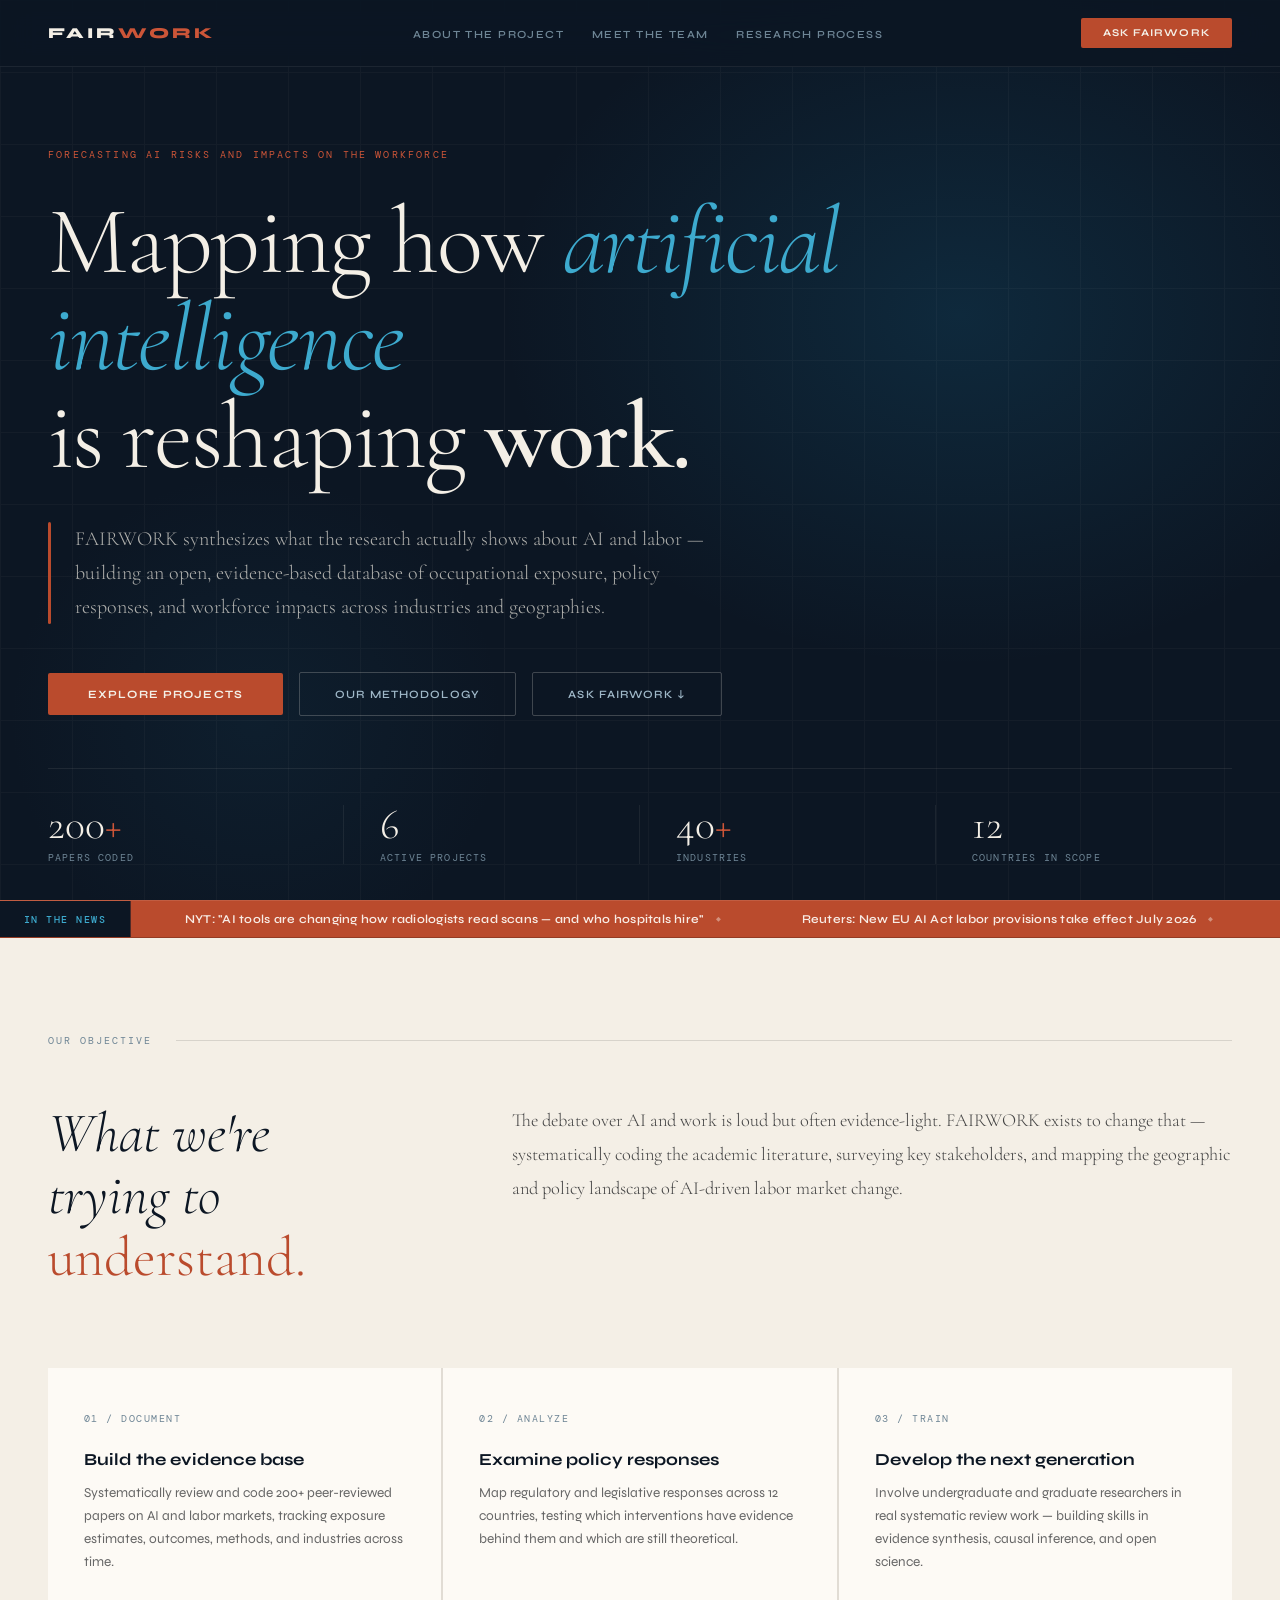
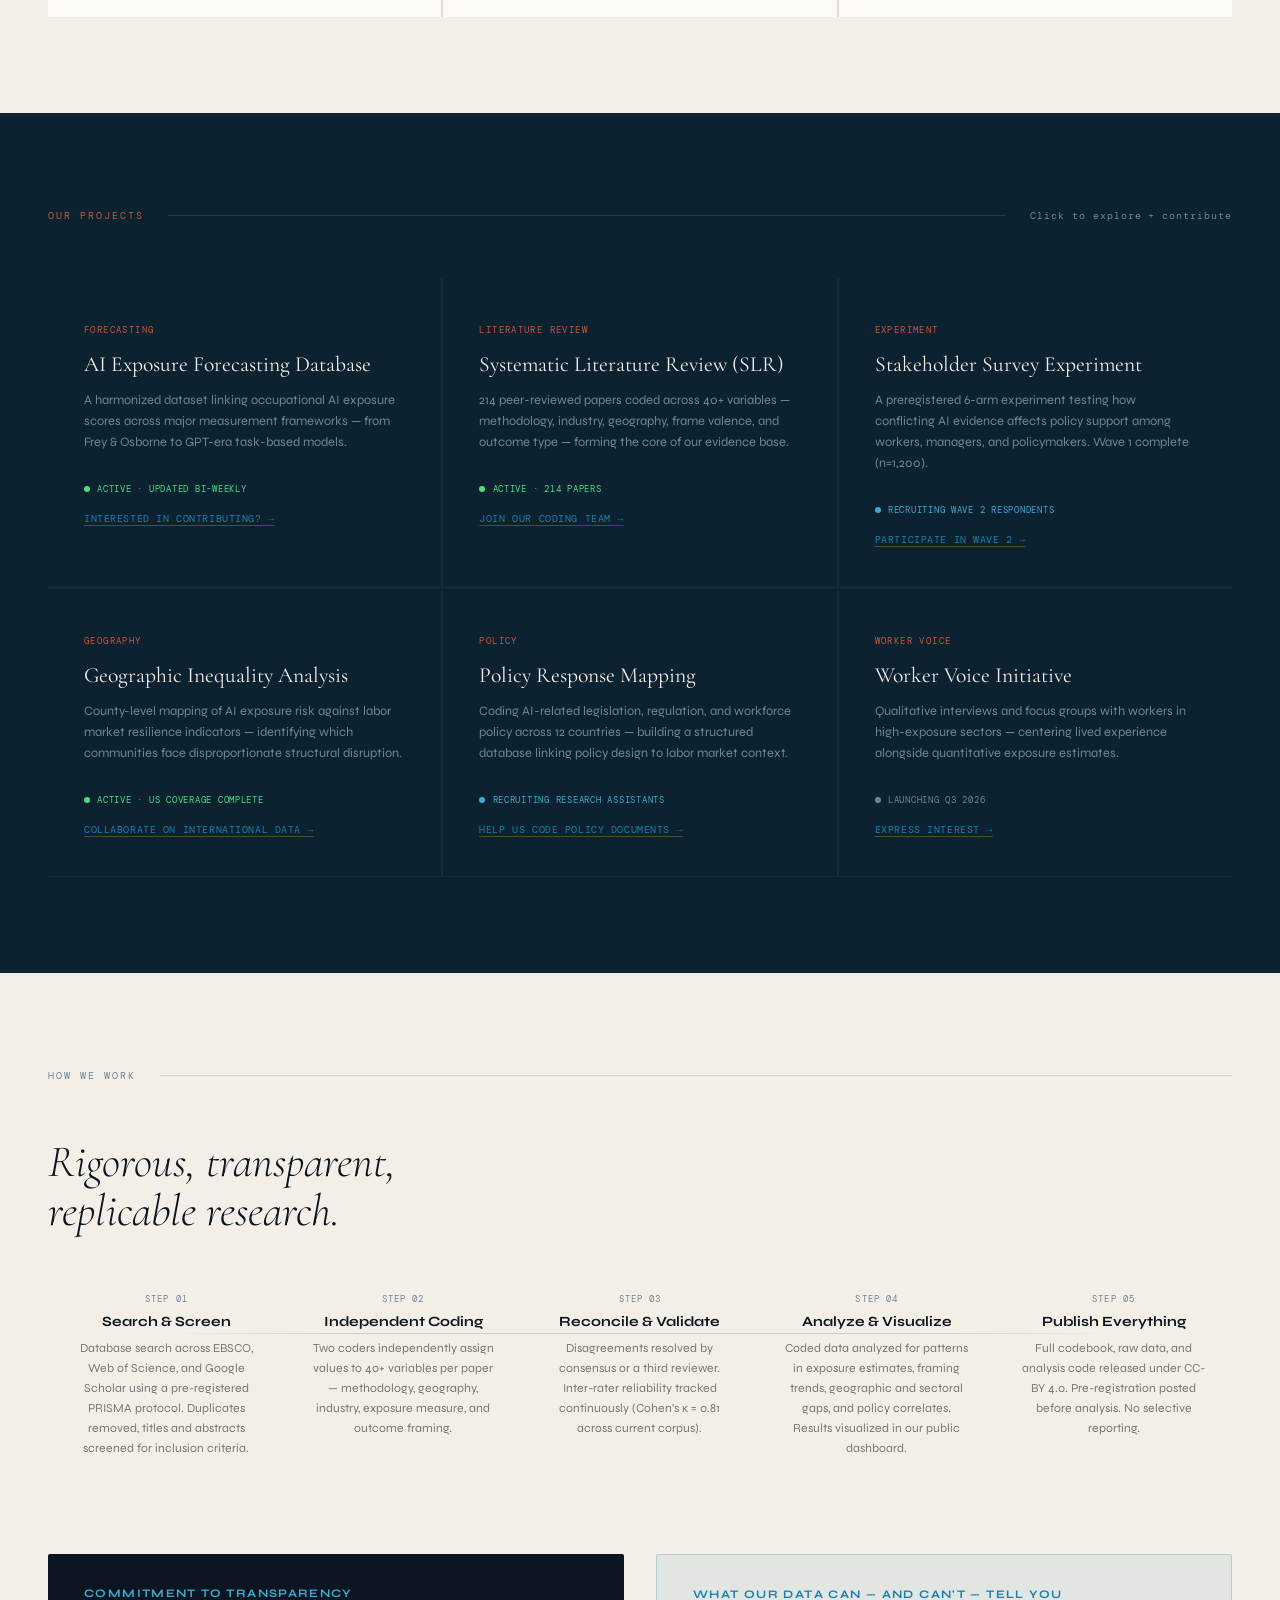
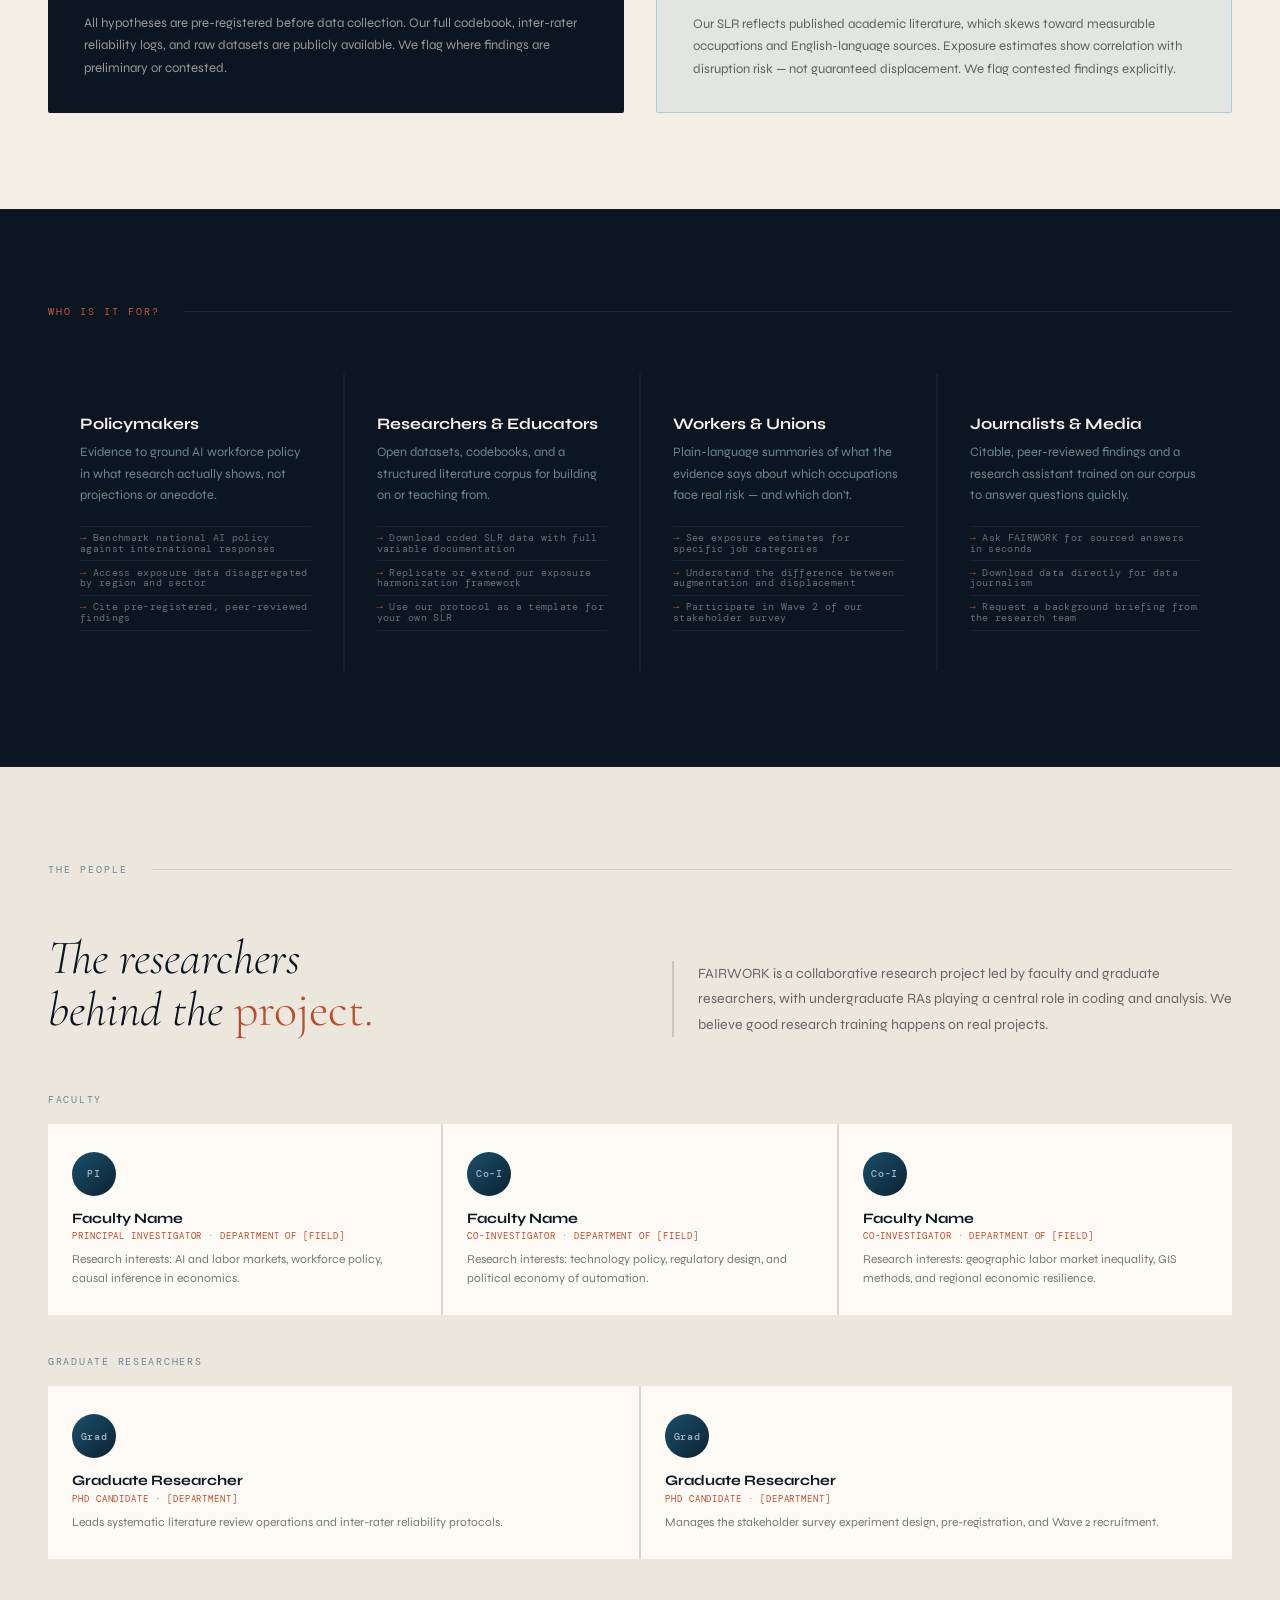
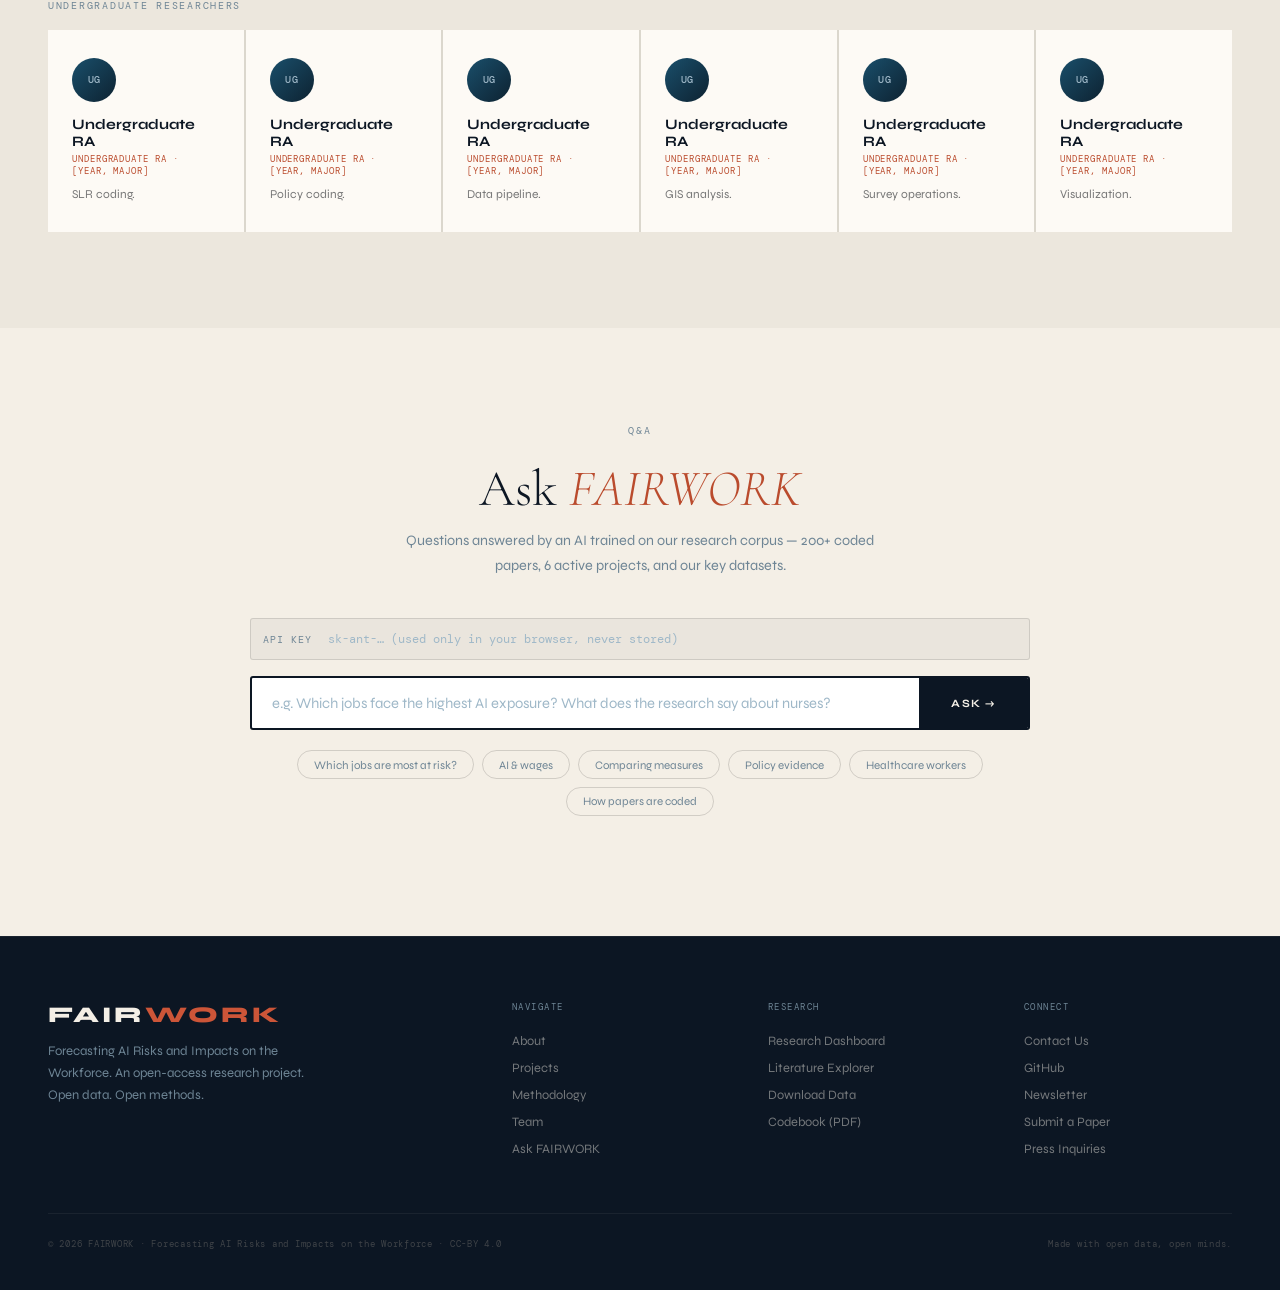
==== commit 6daa1365: "Rewrite homepage content: replace lorem ipsum, remove redundant section, fix missing API key input -" ====
--- a/index.html
+++ b/index.html
@@ -25,11 +25,11 @@
   <div class="hero-canvas"></div>
   <div class="hero-grid"></div>
   <div class="hero-body">
-    <div class="hero-kicker">Forecasting AI Risks and Impacts on the Workforce · Lorem ipsum dolor sit amet</div>
+    <div class="hero-kicker">Forecasting AI Risks and Impacts on the Workforce</div>
     <h1 class="hero-headline">Mapping how <em>artificial intelligence</em><br>is reshaping <strong>work.</strong></h1>
     <div class="hero-def">
       <div class="hero-def-bar"></div>
-      <p class="hero-def-text">Lorem ipsum dolor sit amet, consectetur adipiscing elit. Sed do eiusmod tempor incididunt ut labore et dolore magna aliqua. Ut enim ad minim veniam, quis nostrud exercitation ullamco laboris nisi ut aliquip ex ea commodo consequat.</p>
+      <p class="hero-def-text">FAIRWORK synthesizes what the research actually shows about AI and labor — building an open, evidence-based database of occupational exposure, policy responses, and workforce impacts across industries and geographies.</p>
     </div>
     <div class="hero-ctas">
       <a class="btn-primary" href="#projects">Explore Projects</a>
@@ -58,7 +58,7 @@
     <span class="ticker-item">FT: AI coding assistants raise output but widen skill gaps within software teams</span>
     <span class="ticker-item">Bloomberg: Amazon warehouse AI system triggers fresh NLRB complaint</span>
     <span class="ticker-item">NYT: "AI tools are changing how radiologists read scans — and who hospitals hire"</span>
-    <span class="ticker-item">Reuters: New EU AI Act labor provisions take effect August 2026</span>
+    <span class="ticker-item">Reuters: New EU AI Act labor provisions take effect July 2026</span>
     <span class="ticker-item">The Atlantic: "The jobs AI is actually taking — it's not what you think"</span>
     <span class="ticker-item">WSJ: Goldman Sachs estimates 300M jobs globally face partial automation risk</span>
     <span class="ticker-item">MIT Tech Review: LLMs boost paralegal productivity by 42% in new RCT</span>
@@ -73,12 +73,12 @@
   <div class="section-header"><span class="eyebrow-fog">Our Objective</span><div class="section-rule-dark"></div></div>
   <div class="objective-intro reveal">
     <div><div class="obj-big">What we're<br>trying to <em>understand.</em></div></div>
-    <div class="objective-intro-right"><p>Lorem ipsum dolor sit amet, consectetur adipiscing elit, sed do eiusmod tempor incididunt ut labore et dolore magna aliqua. Ut enim ad minim veniam, quis nostrud exercitation ullamco laboris nisi ut aliquip ex ea commodo consequat. Duis aute irure dolor in reprehenderit in voluptate velit esse cillum dolore eu fugiat nulla pariatur.</p></div>
+    <div class="objective-intro-right"><p>The debate over AI and work is loud but often evidence-light. FAIRWORK exists to change that — systematically coding the academic literature, surveying key stakeholders, and mapping the geographic and policy landscape of AI-driven labor market change.</p></div>
   </div>
   <div class="objective-grid">
-    <div class="obj-card reveal d1"><div class="obj-num">01 / Document</div><div class="obj-title">Build the evidence base</div><div class="obj-desc">Lorem ipsum dolor sit amet, consectetur adipiscing elit, sed do eiusmod tempor incididunt ut labore et dolore magna aliqua. Ut enim ad minim veniam, quis nostrud exercitation ullamco laboris.</div></div>
-    <div class="obj-card reveal d2"><div class="obj-num">02 / Analyze</div><div class="obj-title">Examine policy responses</div><div class="obj-desc">Duis aute irure dolor in reprehenderit in voluptate velit esse cillum dolore eu fugiat nulla pariatur. Excepteur sint occaecat cupidatat non proident, sunt in culpa qui officia deserunt mollit.</div></div>
-    <div class="obj-card reveal d3"><div class="obj-num">03 / Train</div><div class="obj-title">Develop the next generation</div><div class="obj-desc">Nemo enim ipsam voluptatem quia voluptas sit aspernatur aut odit aut fugit, sed quia consequuntur magni dolores eos qui ratione voluptatem sequi nesciunt neque porro quisquam est.</div></div>
+    <div class="obj-card reveal d1"><div class="obj-num">01 / Document</div><div class="obj-title">Build the evidence base</div><div class="obj-desc">Systematically review and code 200+ peer-reviewed papers on AI and labor markets, tracking exposure estimates, outcomes, methods, and industries across time.</div></div>
+    <div class="obj-card reveal d2"><div class="obj-num">02 / Analyze</div><div class="obj-title">Examine policy responses</div><div class="obj-desc">Map regulatory and legislative responses across 12 countries, testing which interventions have evidence behind them and which are still theoretical.</div></div>
+    <div class="obj-card reveal d3"><div class="obj-num">03 / Train</div><div class="obj-title">Develop the next generation</div><div class="obj-desc">Involve undergraduate and graduate researchers in real systematic review work — building skills in evidence synthesis, causal inference, and open science.</div></div>
   </div>
 </section>
 
@@ -89,42 +89,42 @@
     <div class="project-card reveal d1" onclick="openProj('p1')">
       <span class="proj-tag">Forecasting</span>
       <div class="proj-title">AI Exposure Forecasting Database</div>
-      <div class="proj-desc">Lorem ipsum dolor sit amet, consectetur adipiscing elit, sed do eiusmod tempor incididunt ut labore et dolore magna aliqua ut enim.</div>
+      <div class="proj-desc">A harmonized dataset linking occupational AI exposure scores across major measurement frameworks — from Frey &amp; Osborne to GPT-era task-based models.</div>
       <div class="proj-status status-active"><div class="proj-status-dot"></div><span class="proj-status-text">Active · Updated bi-weekly</span></div>
       <div class="proj-contrib">Interested in contributing? →</div>
     </div>
     <div class="project-card reveal d2" onclick="openProj('p2')">
       <span class="proj-tag">Literature Review</span>
       <div class="proj-title">Systematic Literature Review (SLR)</div>
-      <div class="proj-desc">Duis aute irure dolor in reprehenderit in voluptate velit esse cillum dolore eu fugiat nulla pariatur excepteur sint.</div>
+      <div class="proj-desc">214 peer-reviewed papers coded across 40+ variables — methodology, industry, geography, frame valence, and outcome type — forming the core of our evidence base.</div>
       <div class="proj-status status-active"><div class="proj-status-dot"></div><span class="proj-status-text">Active · 214 papers</span></div>
       <div class="proj-contrib">Join our coding team →</div>
     </div>
     <div class="project-card reveal d3" onclick="openProj('p3')">
       <span class="proj-tag">Experiment</span>
       <div class="proj-title">Stakeholder Survey Experiment</div>
-      <div class="proj-desc">Nemo enim ipsam voluptatem quia voluptas sit aspernatur aut odit aut fugit sed quia consequuntur magni dolores.</div>
+      <div class="proj-desc">A preregistered 6-arm experiment testing how conflicting AI evidence affects policy support among workers, managers, and policymakers. Wave 1 complete (n=1,200).</div>
       <div class="proj-status status-recruit"><div class="proj-status-dot"></div><span class="proj-status-text">Recruiting Wave 2 Respondents</span></div>
       <div class="proj-contrib">Participate in Wave 2 →</div>
     </div>
     <div class="project-card reveal d4" onclick="openProj('p4')">
       <span class="proj-tag">Geography</span>
       <div class="proj-title">Geographic Inequality Analysis</div>
-      <div class="proj-desc">Ut enim ad minima veniam, quis nostrum exercitationem ullam corporis suscipit laboriosam nisi ut aliquid ex ea commodi.</div>
+      <div class="proj-desc">County-level mapping of AI exposure risk against labor market resilience indicators — identifying which communities face disproportionate structural disruption.</div>
       <div class="proj-status status-active"><div class="proj-status-dot"></div><span class="proj-status-text">Active · US coverage complete</span></div>
       <div class="proj-contrib">Collaborate on international data →</div>
     </div>
     <div class="project-card reveal d5" onclick="openProj('p5')">
       <span class="proj-tag">Policy</span>
       <div class="proj-title">Policy Response Mapping</div>
-      <div class="proj-desc">Quis autem vel eum iure reprehenderit qui in ea voluptate velit esse quam nihil molestiae consequatur vel illum dolore.</div>
+      <div class="proj-desc">Coding AI-related legislation, regulation, and workforce policy across 12 countries — building a structured database linking policy design to labor market context.</div>
       <div class="proj-status status-recruit"><div class="proj-status-dot"></div><span class="proj-status-text">Recruiting Research Assistants</span></div>
       <div class="proj-contrib">Help us code policy documents →</div>
     </div>
     <div class="project-card reveal d6" onclick="openProj('p6')">
       <span class="proj-tag">Worker Voice</span>
       <div class="proj-title">Worker Voice Initiative</div>
-      <div class="proj-desc">Temporibus autem quibusdam et aut officiis debitis rerum necessitatibus saepe eveniet ut et voluptates repudiandae sint.</div>
+      <div class="proj-desc">Qualitative interviews and focus groups with workers in high-exposure sectors — centering lived experience alongside quantitative exposure estimates.</div>
       <div class="proj-status status-planned"><div class="proj-status-dot"></div><span class="proj-status-text">Launching Q3 2026</span></div>
       <div class="proj-contrib">Express interest →</div>
     </div>
@@ -138,20 +138,20 @@
     <div style="font-family:var(--ff-d);font-size:2.8rem;font-weight:300;font-style:italic;line-height:1.1;max-width:500px;">Rigorous, transparent,<br>replicable research.</div>
   </div>
   <div class="method-steps">
-    <div class="method-step reveal d1"><div class="method-step-num">Step 01</div><div class="method-step-title">Search &amp; Screen</div><div class="method-step-desc">Lorem ipsum dolor sit amet, consectetur adipiscing elit, sed do eiusmod tempor incididunt ut labore.</div></div>
-    <div class="method-step reveal d2"><div class="method-step-num">Step 02</div><div class="method-step-title">Independent Coding</div><div class="method-step-desc">Duis aute irure dolor in reprehenderit in voluptate velit esse cillum dolore eu fugiat nulla pariatur.</div></div>
-    <div class="method-step reveal d3"><div class="method-step-num">Step 03</div><div class="method-step-title">Reconcile &amp; Validate</div><div class="method-step-desc">Excepteur sint occaecat cupidatat non proident, sunt in culpa qui officia deserunt mollit anim laborum.</div></div>
-    <div class="method-step reveal d4"><div class="method-step-num">Step 04</div><div class="method-step-title">Analyze &amp; Visualize</div><div class="method-step-desc">Nemo enim ipsam voluptatem quia voluptas sit aspernatur aut odit aut fugit consequuntur magni.</div></div>
-    <div class="method-step reveal d5"><div class="method-step-num">Step 05</div><div class="method-step-title">Publish Everything</div><div class="method-step-desc">Quis autem vel eum iure reprehenderit qui in ea voluptate velit esse quam nihil molestiae consequatur.</div></div>
+    <div class="method-step reveal d1"><div class="method-step-num">Step 01</div><div class="method-step-title">Search &amp; Screen</div><div class="method-step-desc">Database search across EBSCO, Web of Science, and Google Scholar using a pre-registered PRISMA protocol. Duplicates removed, titles and abstracts screened for inclusion criteria.</div></div>
+    <div class="method-step reveal d2"><div class="method-step-num">Step 02</div><div class="method-step-title">Independent Coding</div><div class="method-step-desc">Two coders independently assign values to 40+ variables per paper — methodology, geography, industry, exposure measure, and outcome framing.</div></div>
+    <div class="method-step reveal d3"><div class="method-step-num">Step 03</div><div class="method-step-title">Reconcile &amp; Validate</div><div class="method-step-desc">Disagreements resolved by consensus or a third reviewer. Inter-rater reliability tracked continuously (Cohen's κ = 0.81 across current corpus).</div></div>
+    <div class="method-step reveal d4"><div class="method-step-num">Step 04</div><div class="method-step-title">Analyze &amp; Visualize</div><div class="method-step-desc">Coded data analyzed for patterns in exposure estimates, framing trends, geographic and sectoral gaps, and policy correlates. Results visualized in our public dashboard.</div></div>
+    <div class="method-step reveal d5"><div class="method-step-num">Step 05</div><div class="method-step-title">Publish Everything</div><div class="method-step-desc">Full codebook, raw data, and analysis code released under CC-BY 4.0. Pre-registration posted before analysis. No selective reporting.</div></div>
   </div>
   <div class="method-note reveal">
     <div class="method-note-card">
       <div class="mnc-title">Commitment to Transparency</div>
-      <p>Lorem ipsum dolor sit amet, consectetur adipiscing elit, sed do eiusmod tempor incididunt ut labore et dolore magna aliqua. Ut enim ad minim veniam, quis nostrud exercitation ullamco laboris nisi.</p>
+      <p>All hypotheses are pre-registered before data collection. Our full codebook, inter-rater reliability logs, and raw datasets are publicly available. We flag where findings are preliminary or contested.</p>
     </div>
     <div class="method-note-card" style="background:rgba(26,128,174,.08);border:1px solid rgba(26,128,174,.25);">
       <div class="mnc-title" style="color:var(--teal);">What our data can — and can't — tell you</div>
-      <p style="color:rgba(10,10,10,.6);">Duis aute irure dolor in reprehenderit in voluptate velit esse cillum dolore eu fugiat nulla pariatur. Excepteur sint occaecat cupidatat non proident deserunt mollit anim laborum.</p>
+      <p style="color:rgba(10,10,10,.6);">Our SLR reflects published academic literature, which skews toward measurable occupations and English-language sources. Exposure estimates show correlation with disruption risk — not guaranteed displacement. We flag contested findings explicitly.</p>
     </div>
   </div>
 </section>
@@ -160,10 +160,10 @@
 <section class="audience-section">
   <div class="section-header"><span class="eyebrow">Who Is It For?</span><div class="section-rule"></div></div>
   <div class="audience-grid">
-    <div class="audience-card reveal d1"><div class="aud-title">Policymakers</div><div class="aud-desc">Lorem ipsum dolor sit amet, consectetur adipiscing elit sed do eiusmod tempor incididunt ut labore.</div><ul class="aud-uses"><li>Lorem ipsum dolor sit amet consectetur</li><li>Sed do eiusmod tempor incididunt labore</li><li>Ut enim ad minim veniam quis nostrud</li></ul></div>
-    <div class="audience-card reveal d2"><div class="aud-title">Researchers &amp; Educators</div><div class="aud-desc">Duis aute irure dolor in reprehenderit in voluptate velit esse cillum dolore eu fugiat nulla.</div><ul class="aud-uses"><li>Excepteur sint occaecat cupidatat non</li><li>Proident sunt in culpa qui officia</li><li>Deserunt mollit anim id est laborum</li></ul></div>
-    <div class="audience-card reveal d3"><div class="aud-title">Workers &amp; Unions</div><div class="aud-desc">Nemo enim ipsam voluptatem quia voluptas sit aspernatur aut odit aut fugit consequuntur.</div><ul class="aud-uses"><li>Neque porro quisquam est qui dolorem</li><li>Ipsum quia dolor sit amet consectetur</li><li>Adipisci velit sed quia non numquam</li></ul></div>
-    <div class="audience-card reveal d4"><div class="aud-title">Journalists &amp; Media</div><div class="aud-desc">Quis autem vel eum iure reprehenderit qui in ea voluptate velit esse quam nihil molestiae.</div><ul class="aud-uses"><li>Ut labore et dolore magnam aliquam</li><li>Quis nostrum exercitationem ullam corporis</li><li>Suscipit laboriosam nisi ut aliquid</li></ul></div>
+    <div class="audience-card reveal d1"><div class="aud-title">Policymakers</div><div class="aud-desc">Evidence to ground AI workforce policy in what research actually shows, not projections or anecdote.</div><ul class="aud-uses"><li>Benchmark national AI policy against international responses</li><li>Access exposure data disaggregated by region and sector</li><li>Cite pre-registered, peer-reviewed findings</li></ul></div>
+    <div class="audience-card reveal d2"><div class="aud-title">Researchers &amp; Educators</div><div class="aud-desc">Open datasets, codebooks, and a structured literature corpus for building on or teaching from.</div><ul class="aud-uses"><li>Download coded SLR data with full variable documentation</li><li>Replicate or extend our exposure harmonization framework</li><li>Use our protocol as a template for your own SLR</li></ul></div>
+    <div class="audience-card reveal d3"><div class="aud-title">Workers &amp; Unions</div><div class="aud-desc">Plain-language summaries of what the evidence says about which occupations face real risk — and which don't.</div><ul class="aud-uses"><li>See exposure estimates for specific job categories</li><li>Understand the difference between augmentation and displacement</li><li>Participate in Wave 2 of our stakeholder survey</li></ul></div>
+    <div class="audience-card reveal d4"><div class="aud-title">Journalists &amp; Media</div><div class="aud-desc">Citable, peer-reviewed findings and a research assistant trained on our corpus to answer questions quickly.</div><ul class="aud-uses"><li>Ask FAIRWORK for sourced answers in seconds</li><li>Download data directly for data journalism</li><li>Request a background briefing from the research team</li></ul></div>
   </div>
 </section>
 
@@ -172,28 +172,28 @@
   <div class="section-header"><span class="eyebrow-fog">The People</span><div class="section-rule-dark"></div></div>
   <div class="team-intro reveal">
     <div class="team-headline">The researchers<br>behind the <em>project.</em></div>
-    <div class="team-intro-text">Lorem ipsum dolor sit amet, consectetur adipiscing elit, sed do eiusmod tempor incididunt ut labore et dolore magna aliqua. Ut enim ad minim veniam, quis nostrud exercitation ullamco laboris nisi ut aliquip ex ea commodo consequat.</div>
+    <div class="team-intro-text">FAIRWORK is a collaborative research project led by faculty and graduate researchers, with undergraduate RAs playing a central role in coding and analysis. We believe good research training happens on real projects.</div>
   </div>
 
   <div class="team-label">Faculty</div>
   <div class="team-grid">
     <div class="team-card reveal d1">
       <div class="team-avi" style="font-size:.65rem;letter-spacing:.06em;font-family:var(--ff-m);font-weight:500;color:var(--fog2);">PI</div>
-      <div class="team-name">Lorem Ipsum</div>
-      <div class="team-role">Principal Investigator · Lorem ipsum dolor sit amet</div>
-      <div class="team-bio">Lorem ipsum dolor sit amet, consectetur adipiscing elit sed do eiusmod tempor incididunt.</div>
+      <div class="team-name">Faculty Name</div>
+      <div class="team-role">Principal Investigator · Department of [Field]</div>
+      <div class="team-bio">Research interests: AI and labor markets, workforce policy, causal inference in economics.</div>
     </div>
     <div class="team-card reveal d2">
       <div class="team-avi" style="font-size:.65rem;letter-spacing:.06em;font-family:var(--ff-m);font-weight:500;color:var(--fog2);">Co-I</div>
-      <div class="team-name">Dolor Sit Amet</div>
-      <div class="team-role">Co-Investigator · Lorem ipsum dolor sit amet</div>
-      <div class="team-bio">Duis aute irure dolor in reprehenderit in voluptate velit esse cillum dolore eu fugiat.</div>
+      <div class="team-name">Faculty Name</div>
+      <div class="team-role">Co-Investigator · Department of [Field]</div>
+      <div class="team-bio">Research interests: technology policy, regulatory design, and political economy of automation.</div>
     </div>
     <div class="team-card reveal d3">
       <div class="team-avi" style="font-size:.65rem;letter-spacing:.06em;font-family:var(--ff-m);font-weight:500;color:var(--fog2);">Co-I</div>
-      <div class="team-name">Consectetur Adipiscing</div>
-      <div class="team-role">Co-Investigator · Lorem ipsum dolor sit amet</div>
-      <div class="team-bio">Excepteur sint occaecat cupidatat non proident sunt in culpa qui officia deserunt mollit.</div>
+      <div class="team-name">Faculty Name</div>
+      <div class="team-role">Co-Investigator · Department of [Field]</div>
+      <div class="team-bio">Research interests: geographic labor market inequality, GIS methods, and regional economic resilience.</div>
     </div>
   </div>
 
@@ -201,15 +201,15 @@
   <div class="team-grid" style="grid-template-columns:repeat(2,1fr);">
     <div class="team-card reveal d1">
       <div class="team-avi" style="font-size:.65rem;letter-spacing:.06em;font-family:var(--ff-m);font-weight:500;color:var(--fog2);">Grad</div>
-      <div class="team-name">Sed Do Eiusmod</div>
-      <div class="team-role">Graduate Researcher · Lorem ipsum dolor sit amet</div>
-      <div class="team-bio">Lorem ipsum dolor sit amet, consectetur adipiscing elit sed do eiusmod tempor incididunt ut labore et dolore magna aliqua ut enim.</div>
+      <div class="team-name">Graduate Researcher</div>
+      <div class="team-role">PhD Candidate · [Department]</div>
+      <div class="team-bio">Leads systematic literature review operations and inter-rater reliability protocols.</div>
     </div>
     <div class="team-card reveal d2">
       <div class="team-avi" style="font-size:.65rem;letter-spacing:.06em;font-family:var(--ff-m);font-weight:500;color:var(--fog2);">Grad</div>
-      <div class="team-name">Tempor Incididunt</div>
-      <div class="team-role">Graduate Researcher · Lorem ipsum dolor sit amet</div>
-      <div class="team-bio">Duis aute irure dolor in reprehenderit in voluptate velit esse cillum dolore eu fugiat nulla pariatur sint.</div>
+      <div class="team-name">Graduate Researcher</div>
+      <div class="team-role">PhD Candidate · [Department]</div>
+      <div class="team-bio">Manages the stakeholder survey experiment design, pre-registration, and Wave 2 recruitment.</div>
     </div>
   </div>
 
@@ -217,70 +217,39 @@
   <div class="team-grid team-grid-6">
     <div class="team-card reveal d1">
       <div class="team-avi" style="font-size:.6rem;letter-spacing:.05em;font-family:var(--ff-m);font-weight:500;color:var(--fog2);">UG</div>
-      <div class="team-name">Ut Labore Et</div>
-      <div class="team-role">Undergraduate RA · Lorem ipsum dolor sit amet</div>
-      <div class="team-bio">Lorem ipsum dolor sit amet.</div>
+      <div class="team-name">Undergraduate RA</div>
+      <div class="team-role">Undergraduate RA · [Year, Major]</div>
+      <div class="team-bio">SLR coding.</div>
     </div>
     <div class="team-card reveal d2">
       <div class="team-avi" style="font-size:.6rem;letter-spacing:.05em;font-family:var(--ff-m);font-weight:500;color:var(--fog2);">UG</div>
-      <div class="team-name">Dolore Magna Aliqua</div>
-      <div class="team-role">Undergraduate RA · Lorem ipsum dolor sit amet</div>
-      <div class="team-bio">Consectetur adipiscing elit sed.</div>
+      <div class="team-name">Undergraduate RA</div>
+      <div class="team-role">Undergraduate RA · [Year, Major]</div>
+      <div class="team-bio">Policy coding.</div>
     </div>
     <div class="team-card reveal d3">
       <div class="team-avi" style="font-size:.6rem;letter-spacing:.05em;font-family:var(--ff-m);font-weight:500;color:var(--fog2);">UG</div>
-      <div class="team-name">Ut Enim Ad</div>
-      <div class="team-role">Undergraduate RA · Lorem ipsum dolor sit amet</div>
-      <div class="team-bio">Sed do eiusmod tempor incididunt.</div>
+      <div class="team-name">Undergraduate RA</div>
+      <div class="team-role">Undergraduate RA · [Year, Major]</div>
+      <div class="team-bio">Data pipeline.</div>
     </div>
     <div class="team-card reveal d4">
       <div class="team-avi" style="font-size:.6rem;letter-spacing:.05em;font-family:var(--ff-m);font-weight:500;color:var(--fog2);">UG</div>
-      <div class="team-name">Minim Veniam Quis</div>
-      <div class="team-role">Undergraduate RA · Lorem ipsum dolor sit amet</div>
-      <div class="team-bio">Ut labore et dolore magna aliqua.</div>
+      <div class="team-name">Undergraduate RA</div>
+      <div class="team-role">Undergraduate RA · [Year, Major]</div>
+      <div class="team-bio">GIS analysis.</div>
     </div>
     <div class="team-card reveal d5">
       <div class="team-avi" style="font-size:.6rem;letter-spacing:.05em;font-family:var(--ff-m);font-weight:500;color:var(--fog2);">UG</div>
-      <div class="team-name">Nostrud Exercitation</div>
-      <div class="team-role">Undergraduate RA · Lorem ipsum dolor sit amet</div>
-      <div class="team-bio">Duis aute irure dolor reprehenderit.</div>
+      <div class="team-name">Undergraduate RA</div>
+      <div class="team-role">Undergraduate RA · [Year, Major]</div>
+      <div class="team-bio">Survey operations.</div>
     </div>
     <div class="team-card reveal d6">
       <div class="team-avi" style="font-size:.6rem;letter-spacing:.05em;font-family:var(--ff-m);font-weight:500;color:var(--fog2);">UG</div>
-      <div class="team-name">Ullamco Laboris</div>
-      <div class="team-role">Undergraduate RA · Lorem ipsum dolor sit amet</div>
-      <div class="team-bio">Voluptate velit esse cillum dolore.</div>
-    </div>
-  </div>
-  <div class="team-grid" style="grid-template-columns:repeat(2,1fr);margin-top:2px;">
-    <div class="team-card reveal d1">
-      <div class="team-avi" style="font-size:.6rem;letter-spacing:.05em;font-family:var(--ff-m);font-weight:500;color:var(--fog2);">UG</div>
-      <div class="team-name">Nisi Ut Aliquip</div>
-      <div class="team-role">Undergraduate RA · Lorem ipsum dolor sit amet</div>
-      <div class="team-bio">Lorem ipsum dolor sit amet, consectetur adipiscing elit sed do eiusmod tempor.</div>
-    </div>
-  </div>
-</section>
-
-<!-- ═══ HOW TO USE ═══ -->
-<section id="howto" class="howto-section">
-  <div class="section-header"><span class="eyebrow">Using Our Research</span><div class="section-rule"></div></div>
-  <div class="howto-grid">
-    <div class="reveal">
-      <h2 class="hw-headline">How to use<br>our <em>research.</em></h2>
-      <p class="hw-sub">Lorem ipsum dolor sit amet, consectetur adipiscing elit, sed do eiusmod tempor incididunt ut labore et dolore magna aliqua. Ut enim ad minim veniam quis nostrud.</p>
-      <div class="hw-paths">
-        <div class="hw-path"><div><div class="hw-path-label">Explore the Dashboard</div><div class="hw-path-sub">Incididunt ut labore et dolore magna aliqua</div></div><span class="hw-path-arr">→</span></div>
-        <div class="hw-path"><div><div class="hw-path-label">Search the Literature</div><div class="hw-path-sub">Filter 200+ papers by method, geography, industry</div></div><span class="hw-path-arr">→</span></div>
-        <div class="hw-path"><div><div class="hw-path-label">Download Raw Data</div><div class="hw-path-sub">CC-BY licensed CSVs with full codebook documentation</div></div><span class="hw-path-arr">→</span></div>
-        <div class="hw-path" onclick="document.getElementById('ask').scrollIntoView({behavior:'smooth'})"><div><div class="hw-path-label">Ask FAIRWORK</div><div class="hw-path-sub">Q&amp;A grounded in our research corpus</div></div><span class="hw-path-arr">→</span></div>
-      </div>
-    </div>
-    <div class="howto-steps reveal d2">
-      <div class="hw-step"><div class="hw-step-left"><div class="hw-step-num">1</div><div class="hw-step-line"></div></div><div class="hw-step-content"><div class="hw-step-title">Lorem ipsum dolor sit amet</div><div class="hw-step-desc">Lorem ipsum dolor sit amet, consectetur adipiscing elit, sed do eiusmod tempor incididunt ut labore et dolore magna aliqua ut enim veniam.</div></div></div>
-      <div class="hw-step"><div class="hw-step-left"><div class="hw-step-num">2</div><div class="hw-step-line"></div></div><div class="hw-step-content"><div class="hw-step-title">Consectetur adipiscing elit</div><div class="hw-step-desc">Duis aute irure dolor in reprehenderit in voluptate velit esse cillum dolore eu fugiat nulla pariatur excepteur sint occaecat.</div></div></div>
-      <div class="hw-step"><div class="hw-step-left"><div class="hw-step-num">3</div><div class="hw-step-line"></div></div><div class="hw-step-content"><div class="hw-step-title">Sed do eiusmod tempor</div><div class="hw-step-desc">Excepteur sint occaecat cupidatat non proident, sunt in culpa qui officia deserunt mollit anim id est laborum nemo enim.</div></div></div>
-      <div class="hw-step"><div class="hw-step-left"><div class="hw-step-num">4</div><div class="hw-step-line"></div></div><div class="hw-step-content"><div class="hw-step-title">Ut labore et dolore magna</div><div class="hw-step-desc">Nemo enim ipsam voluptatem quia voluptas sit aspernatur aut odit aut fugit sed quia consequuntur magni dolores eos ratione.</div></div></div>
+      <div class="team-name">Undergraduate RA</div>
+      <div class="team-role">Undergraduate RA · [Year, Major]</div>
+      <div class="team-bio">Visualization.</div>
     </div>
   </div>
 </section>
@@ -290,7 +259,11 @@
   <div class="ask-inner">
     <div class="section-header" style="justify-content:center;margin-bottom:1.5rem;"><span class="eyebrow-fog">Q&amp;A</span></div>
     <h2 class="ask-headline reveal">Ask <em>FAIRWORK</em></h2>
-    <p class="ask-sub reveal d1">Lorem ipsum dolor sit amet, consectetur adipiscing elit, sed do eiusmod tempor incididunt ut labore et dolore magna aliqua.</p>
+    <p class="ask-sub reveal d1">Questions answered by an AI trained on our research corpus — 200+ coded papers, 6 active projects, and our key datasets.</p>
+    <div class="ask-api-strip reveal d1">
+      <span class="ask-api-label">API Key</span>
+      <input type="password" class="ask-api-input" id="ask-key" placeholder="sk-ant-… (used only in your browser, never stored)">
+    </div>
     <div class="ask-wrap reveal d2">
       <input type="text" class="ask-input" id="ask-input" placeholder="e.g. Which jobs face the highest AI exposure? What does the research say about nurses?" onkeydown="if(event.key==='Enter')doAsk()">
       <button class="ask-submit" onclick="doAsk()">Ask →</button>
@@ -314,12 +287,12 @@
 <!-- ═══ FOOTER ═══ -->
 <footer>
   <div class="footer-top">
-    <div><div class="footer-brand">FAIR<span>WORK</span></div><p class="footer-tagline">Forecasting AI Risks and Impacts on the Workforce. A research project at lorem ipsum dolor sit amet. Open access. Open data.</p></div>
+    <div><div class="footer-brand">FAIR<span>WORK</span></div><p class="footer-tagline">Forecasting AI Risks and Impacts on the Workforce. An open-access research project. Open data. Open methods.</p></div>
     <div><div class="footer-col-head">Navigate</div><ul class="footer-links"><li><a href="#what">About</a></li><li><a href="#projects">Projects</a></li><li><a href="#methodology">Methodology</a></li><li><a href="#team">Team</a></li><li><a href="#ask">Ask FAIRWORK</a></li></ul></div>
-    <div><div class="footer-col-head">Research</div><ul class="footer-links"><li><a href="#">Research Dashboard</a></li><li><a href="#">Research Explorer</a></li><li><a href="#">Download Data</a></li><li><a href="#">Codebook (PDF)</a></li></ul></div>
+    <div><div class="footer-col-head">Research</div><ul class="footer-links"><li><a href="#">Research Dashboard</a></li><li><a href="#">Literature Explorer</a></li><li><a href="#">Download Data</a></li><li><a href="#">Codebook (PDF)</a></li></ul></div>
     <div><div class="footer-col-head">Connect</div><ul class="footer-links"><li><a href="#">Contact Us</a></li><li><a href="#">GitHub</a></li><li><a href="#">Newsletter</a></li><li><a href="#">Submit a Paper</a></li><li><a href="#">Press Inquiries</a></li></ul></div>
   </div>
-  <div class="footer-bottom"><span class="footer-copy">© 2026 Lorem ipsum dolor · Forecasting AI Risks and Impacts on the Workforce · CC-BY 4.0</span><span class="footer-copy">Made with open data, open minds.</span></div>
+  <div class="footer-bottom"><span class="footer-copy">© 2026 FAIRWORK · Forecasting AI Risks and Impacts on the Workforce · CC-BY 4.0</span><span class="footer-copy">Made with open data, open minds.</span></div>
 </footer>
 
 <!-- ═══ PROJECT PANEL ═══ -->
@@ -350,12 +323,12 @@
 // PROJECTS DATA
 // ═════════════════════════════════
 const PD = {
-  p1:{tag:'Forecasting Dataset',title:'AI Exposure Forecasting Database',lead:"Lorem ipsum dolor sit amet, consectetur adipiscing elit, sed do eiusmod tempor incididunt ut labore et dolore magna aliqua ut enim ad minim veniam.",about:"Lorem ipsum dolor sit amet, consectetur adipiscing elit, sed do eiusmod tempor incididunt ut labore et dolore magna aliqua. Ut enim ad minim veniam, quis nostrud exercitation ullamco laboris nisi ut aliquip ex ea commodo consequat.\n\nDuis aute irure dolor in reprehenderit in voluptate velit esse cillum dolore eu fugiat nulla pariatur. Excepteur sint occaecat cupidatat non proident, sunt in culpa qui officia deserunt mollit anim id est laborum.",tags:['Occupational Data','Harmonization','Forecasting','Open Data','Lorem Ipsum'],roles:[{t:'Data Analyst',d:'Lorem ipsum dolor sit amet, consectetur adipiscing elit sed do eiusmod tempor incididunt ut labore.'},{t:'Graduate RA',d:'Duis aute irure dolor in reprehenderit in voluptate velit esse cillum dolore eu fugiat.'},{t:'Developer',d:'Excepteur sint occaecat cupidatat non proident sunt in culpa qui officia deserunt mollit.'}],status:'active',cta:'Interested in contributing to this project?'},
-  p2:{tag:'Systematic Literature Review',title:'SLR: Coded AI–Workforce Literature',lead:'Lorem ipsum dolor sit amet, consectetur adipiscing elit, sed do eiusmod tempor incididunt ut labore et dolore magna aliqua ut enim ad minim veniam quis nostrud.',about:"Lorem ipsum dolor sit amet, consectetur adipiscing elit, sed do eiusmod tempor incididunt ut labore et dolore magna aliqua. Ut enim ad minim veniam, quis nostrud exercitation ullamco laboris nisi ut aliquip.\n\nDuis aute irure dolor in reprehenderit in voluptate velit esse cillum dolore eu fugiat nulla pariatur. Excepteur sint occaecat cupidatat non proident, sunt in culpa qui officia deserunt mollit anim.",tags:['Literature Review','Codebook','Open Data','Peer-Reviewed','Ongoing'],roles:[{t:'Paper Coder',d:'Lorem ipsum dolor sit amet, consectetur adipiscing elit sed do eiusmod tempor incididunt.'},{t:'Screener',d:'Duis aute irure dolor in reprehenderit in voluptate velit esse cillum dolore eu fugiat.'},{t:'Methods Reviewer',d:'Excepteur sint occaecat cupidatat non proident deserunt mollit anim id est laborum.'}],status:'active',cta:'Join our coding team'},
-  p3:{tag:'Survey Experiment',title:'Stakeholder Survey Experiment',lead:'Lorem ipsum dolor sit amet, consectetur adipiscing elit, sed do eiusmod tempor incididunt ut labore et dolore magna aliqua nemo enim ipsam voluptatem.',about:"Lorem ipsum dolor sit amet, consectetur adipiscing elit, sed do eiusmod tempor incididunt ut labore et dolore magna aliqua. Ut enim ad minim veniam, quis nostrud exercitation ullamco laboris.\n\nDuis aute irure dolor in reprehenderit in voluptate velit esse cillum dolore eu fugiat nulla pariatur. Excepteur sint occaecat cupidatat non proident, sunt in culpa qui officia deserunt.",tags:['Survey Experiment','Causal Inference','Preregistered','Wave 2 Recruiting'],roles:[{t:'Survey Respondent',d:'Lorem ipsum dolor sit amet, consectetur adipiscing elit sed eiusmod tempor incididunt labore.'},{t:'Organizational Partner',d:'Duis aute irure dolor in reprehenderit in voluptate esse cillum dolore eu fugiat.'},{t:'Graduate Collaborator',d:'Excepteur sint occaecat cupidatat non proident sunt in culpa officia deserunt mollit.'}],status:'recruit',cta:'Participate in Wave 2 or become a recruiting partner'},
-  p4:{tag:'Geography',title:'Geographic Inequality Analysis',lead:"Lorem ipsum dolor sit amet, consectetur adipiscing elit, sed do eiusmod tempor incididunt ut labore et dolore magna aliqua quis nostrud exercitation.",about:"Lorem ipsum dolor sit amet, consectetur adipiscing elit, sed do eiusmod tempor incididunt ut labore et dolore magna aliqua. Ut enim ad minim veniam, quis nostrud exercitation ullamco laboris nisi.\n\nDuis aute irure dolor in reprehenderit in voluptate velit esse cillum dolore eu fugiat nulla pariatur. Excepteur sint occaecat cupidatat non proident mollit anim.",tags:['Geography','GIS','Labor Markets','Rural','Lorem Ipsum'],roles:[{t:'GIS Analyst',d:'Lorem ipsum dolor sit amet, consectetur adipiscing elit sed do eiusmod tempor incididunt.'},{t:'International Partner',d:'Duis aute irure dolor in reprehenderit in voluptate velit esse cillum dolore fugiat.'},{t:'Developer',d:'Excepteur sint occaecat cupidatat non proident sunt in culpa qui officia deserunt.'}],status:'active',cta:'Collaborate on this project'},
-  p5:{tag:'Policy',title:'Policy Response Mapping',lead:"Lorem ipsum dolor sit amet, consectetur adipiscing elit, sed do eiusmod tempor incididunt ut labore et dolore magna aliqua ut enim veniam.",about:"Lorem ipsum dolor sit amet, consectetur adipiscing elit, sed do eiusmod tempor incididunt ut labore et dolore magna aliqua. Ut enim ad minim veniam, quis nostrud exercitation ullamco.\n\nDuis aute irure dolor in reprehenderit in voluptate velit esse cillum dolore eu fugiat nulla pariatur. Excepteur sint occaecat cupidatat non proident deserunt mollit.",tags:['Policy','Legislation','Regulatory','Lorem Ipsum','Recruiting'],roles:[{t:'Policy Coder',d:'Lorem ipsum dolor sit amet, consectetur adipiscing elit sed do eiusmod tempor.'},{t:'International RA',d:'Duis aute irure dolor in reprehenderit in voluptate esse cillum dolore eu fugiat.'},{t:'Policy Fellow',d:'Excepteur sint occaecat cupidatat non proident sunt in culpa qui officia mollit.'}],status:'recruit',cta:'Help us code policy documents'},
-  p6:{tag:'Worker Voice',title:'Worker Voice Initiative',lead:"Lorem ipsum dolor sit amet, consectetur adipiscing elit, sed do eiusmod tempor incididunt ut labore et dolore magna aliqua nemo enim voluptatem.",about:"Lorem ipsum dolor sit amet, consectetur adipiscing elit, sed do eiusmod tempor incididunt ut labore et dolore magna aliqua. Ut enim ad minim veniam, quis nostrud exercitation ullamco laboris.\n\nDuis aute irure dolor in reprehenderit in voluptate velit esse cillum dolore eu fugiat nulla pariatur. Excepteur sint occaecat cupidatat non proident sunt in culpa deserunt.",tags:['Qualitative','Worker Interviews','Focus Groups','Launching Q3 2026'],roles:[{t:'Participant',d:'Lorem ipsum dolor sit amet, consectetur adipiscing elit sed do eiusmod tempor incididunt.'},{t:'Union Partner',d:'Duis aute irure dolor in reprehenderit in voluptate velit esse cillum dolore.'},{t:'Qualitative Researcher',d:'Excepteur sint occaecat cupidatat non proident sunt culpa qui officia deserunt mollit.'}],status:'planned',cta:'Express interest for when we launch Q3 2026'}
+  p1:{tag:'Forecasting Dataset',title:'AI Exposure Forecasting Database',lead:"A harmonized dataset linking occupational AI exposure scores across major measurement frameworks — Frey & Osborne, Acemoglu & Restrepo, and GPT-era task-based models — enabling direct comparison across methodologies.",about:"Different researchers measure AI exposure in fundamentally different ways. Frey & Osborne ask whether a job can be automated; Acemoglu & Restrepo focus on where AI is actually being deployed; task-based models disaggregate by the cognitive and manual demands of each occupation.\n\nThe FAIRWORK Forecasting Database harmonizes these frameworks into a single occupational crosswalk, so researchers and policymakers can compare estimates, identify where measures diverge, and understand why.",tags:['Occupational Data','Harmonization','Forecasting','Open Data','CC-BY'],roles:[{t:'Data Analyst',d:'Help clean and crosswalk occupational classification systems (SOC, ISCO, O*NET) across datasets.'},{t:'Graduate RA',d:'Extend the harmonization framework to new measurement approaches or country-specific data sources.'},{t:'Developer',d:'Contribute to the public dashboard and API for accessing exposure data.'}],status:'active',cta:'Interested in contributing to this project?'},
+  p2:{tag:'Systematic Literature Review',title:'SLR: Coded AI–Workforce Literature',lead:'214 peer-reviewed papers systematically coded across 40+ variables — study design, industry, geography, exposure measure, outcome type, and frame valence — forming the empirical backbone of FAIRWORK.',about:"Our SLR follows a pre-registered PRISMA protocol. Searches across EBSCO, Web of Science, and Google Scholar yielded 2,400+ initial results; 214 met inclusion criteria after screening and full-text review.\n\nEach paper is coded independently by two researchers, with disagreements resolved by consensus or a third reviewer. Inter-rater reliability is tracked continuously (Cohen's κ = 0.81). The full codebook and dataset are publicly available under CC-BY 4.0.",tags:['Literature Review','PRISMA','Codebook','Open Data','Ongoing'],roles:[{t:'Paper Coder',d:'Code 5–10 papers per week using our structured codebook. Training provided; no prior experience required.'},{t:'Screener',d:'Title and abstract screening for new database sweeps. ~2 hours per week.'},{t:'Methods Reviewer',d:'Assess methodological quality of quantitative studies. Requires graduate-level methods training.'}],status:'active',cta:'Join our coding team'},
+  p3:{tag:'Survey Experiment',title:'Stakeholder Survey Experiment',lead:'A preregistered 6-arm experiment testing how framing conflicting AI evidence affects policy support among workers, managers, and policymakers. Wave 1 complete (n=1,200); Wave 2 recruiting now.',about:"The experiment randomly assigns respondents to one of six evidence framings — ranging from optimistic to pessimistic, with and without uncertainty disclosure — then measures support for five AI workforce policies.\n\nWave 1 key finding: conflicting evidence framing reduced policy support by ~14 percentage points on average, compared to consensus framing. Wave 2 will extend to international samples and test role of source credibility.",tags:['Survey Experiment','Causal Inference','Preregistered','Wave 2 Open'],roles:[{t:'Survey Respondent',d:'Complete a 12-minute online survey. Open to workers, managers, and policy professionals.'},{t:'Organizational Partner',d:'Help recruit respondents from your organization or union. IRB-approved protocol; we handle logistics.'},{t:'Graduate Collaborator',d:'Co-author opportunities for researchers extending the experiment to new populations or countries.'}],status:'recruit',cta:'Participate in Wave 2 or become a recruiting partner'},
+  p4:{tag:'Geography',title:'Geographic Inequality Analysis',lead:"County-level mapping of AI exposure risk against labor market resilience indicators — identifying which U.S. communities face the highest structural risk from AI-driven displacement with the least capacity to absorb it.",about:"Not all high-exposure regions are equally vulnerable. A county with high AI exposure in financial services but a diversified economy differs fundamentally from a rural county whose service jobs face displacement with no local alternatives.\n\nWe combine our occupational exposure database with BLS county-level employment data, educational attainment, wage structures, and industry concentration indices. U.S. county coverage is complete; international extension is in progress.",tags:['Geography','GIS','Labor Markets','Rural Resilience','Open Data'],roles:[{t:'GIS Analyst',d:'Extend the mapping framework to new geographies or add new resilience indicators to the model.'},{t:'International Partner',d:'Help source comparable subnational employment data for non-US countries.'},{t:'Developer',d:'Contribute to the interactive geographic visualization layer of the public dashboard.'}],status:'active',cta:'Collaborate on this project'},
+  p5:{tag:'Policy',title:'Policy Response Mapping',lead:"A structured database of AI-related workforce legislation, regulation, and policy across 12 countries — coded by intervention type, target population, and evidence basis.",about:"Governments are responding to AI and work in very different ways — from algorithmic transparency requirements to retraining subsidies to sector-specific restrictions. But there is little systematic comparison of what exists, how policies are designed, and what evidence they draw on.\n\nWe code policies across a structured taxonomy: intervention type, target sector, legal mechanism, enforcement structure, and citation of evidence. The goal is to enable researchers and policymakers to compare responses and identify gaps.",tags:['Policy','Legislation','Regulatory','International','Recruiting'],roles:[{t:'Policy Coder',d:'Code AI workforce policy documents using our structured taxonomy. Legal background helpful but not required.'},{t:'International RA',d:'Source and translate policy documents from non-English-language jurisdictions.'},{t:'Policy Fellow',d:'Lead coding for a specific country or policy domain as part of a research fellowship.'}],status:'recruit',cta:'Help us code policy documents'},
+  p6:{tag:'Worker Voice',title:'Worker Voice Initiative',lead:"Qualitative interviews and focus groups with workers in high-exposure occupations — centering worker experience alongside quantitative exposure estimates in sectors like logistics, customer service, and legal services.",about:"Quantitative exposure measures tell us which jobs face high AI exposure in aggregate. They don't tell us what workers in those jobs actually experience, fear, or want from policy.\n\nThe Worker Voice Initiative will conduct 80+ semi-structured interviews across three high-exposure sectors, analyzed using grounded theory. Findings will be integrated into the FAIRWORK database and used to calibrate whether exposure measures align with on-the-ground realities.",tags:['Qualitative','Worker Interviews','Grounded Theory','Q3 2026'],roles:[{t:'Participant',d:'Work in a high-exposure occupation (logistics, customer service, legal services, data entry)? We want to hear from you.'},{t:'Union Partner',d:'Help us reach workers through your organization. We follow strict IRB protocols and share all findings.'},{t:'Qualitative Researcher',d:'Co-investigator opportunities for researchers with qualitative methods expertise.'}],status:'planned',cta:'Express interest for when we launch Q3 2026'}
 };
 
 const statusBadge = {active:{c:'#4ADE80',l:'Active project'},recruit:{c:'#E6BF4A',l:'Recruiting contributors'},planned:{c:'#8C877F',l:'Launching Q3 2026'}};
@@ -397,9 +370,9 @@
 // ═════════════════════════════════
 // ASK FAIRWORK
 // ═════════════════════════════════
-const SYS = `You are FAIRWORK, an AI research assistant for the FAIRWORK project — Forecasting AI Risks and Impacts on the Workforce — at lorem ipsum dolor sit amet.
-
-The FAIRWORK project investigates how artificial intelligence is reshaping labor markets, job structures, and workforce policy. Through systematic review and qualitative coding of hundreds of academic studies, the project builds a structured database mapping key trends in AI-driven automation, job displacement, skill shifts, and worker well-being. The research also examines policy responses including regulation, education, and worker protections. Undergraduate researchers play a central role in the coding and analysis process.
+const SYS = `You are FAIRWORK, an AI research assistant for the FAIRWORK project — Forecasting AI Risks and Impacts on the Workforce.
+
+The FAIRWORK project investigates how artificial intelligence is reshaping labor markets, job structures, and workforce policy. Through systematic review and qualitative coding of hundreds of academic studies, the project builds a structured database mapping key trends in AI-driven automation, job displacement, skill shifts, and worker well-being. The research also examines policy responses including regulation, education, and worker protections.
 
 Key datasets:
 1. Forecasting/Exposure Database: Harmonized occupational AI exposure measures (Frey & Osborne, Acemoglu & Restrepo, GPT-era task-based models)
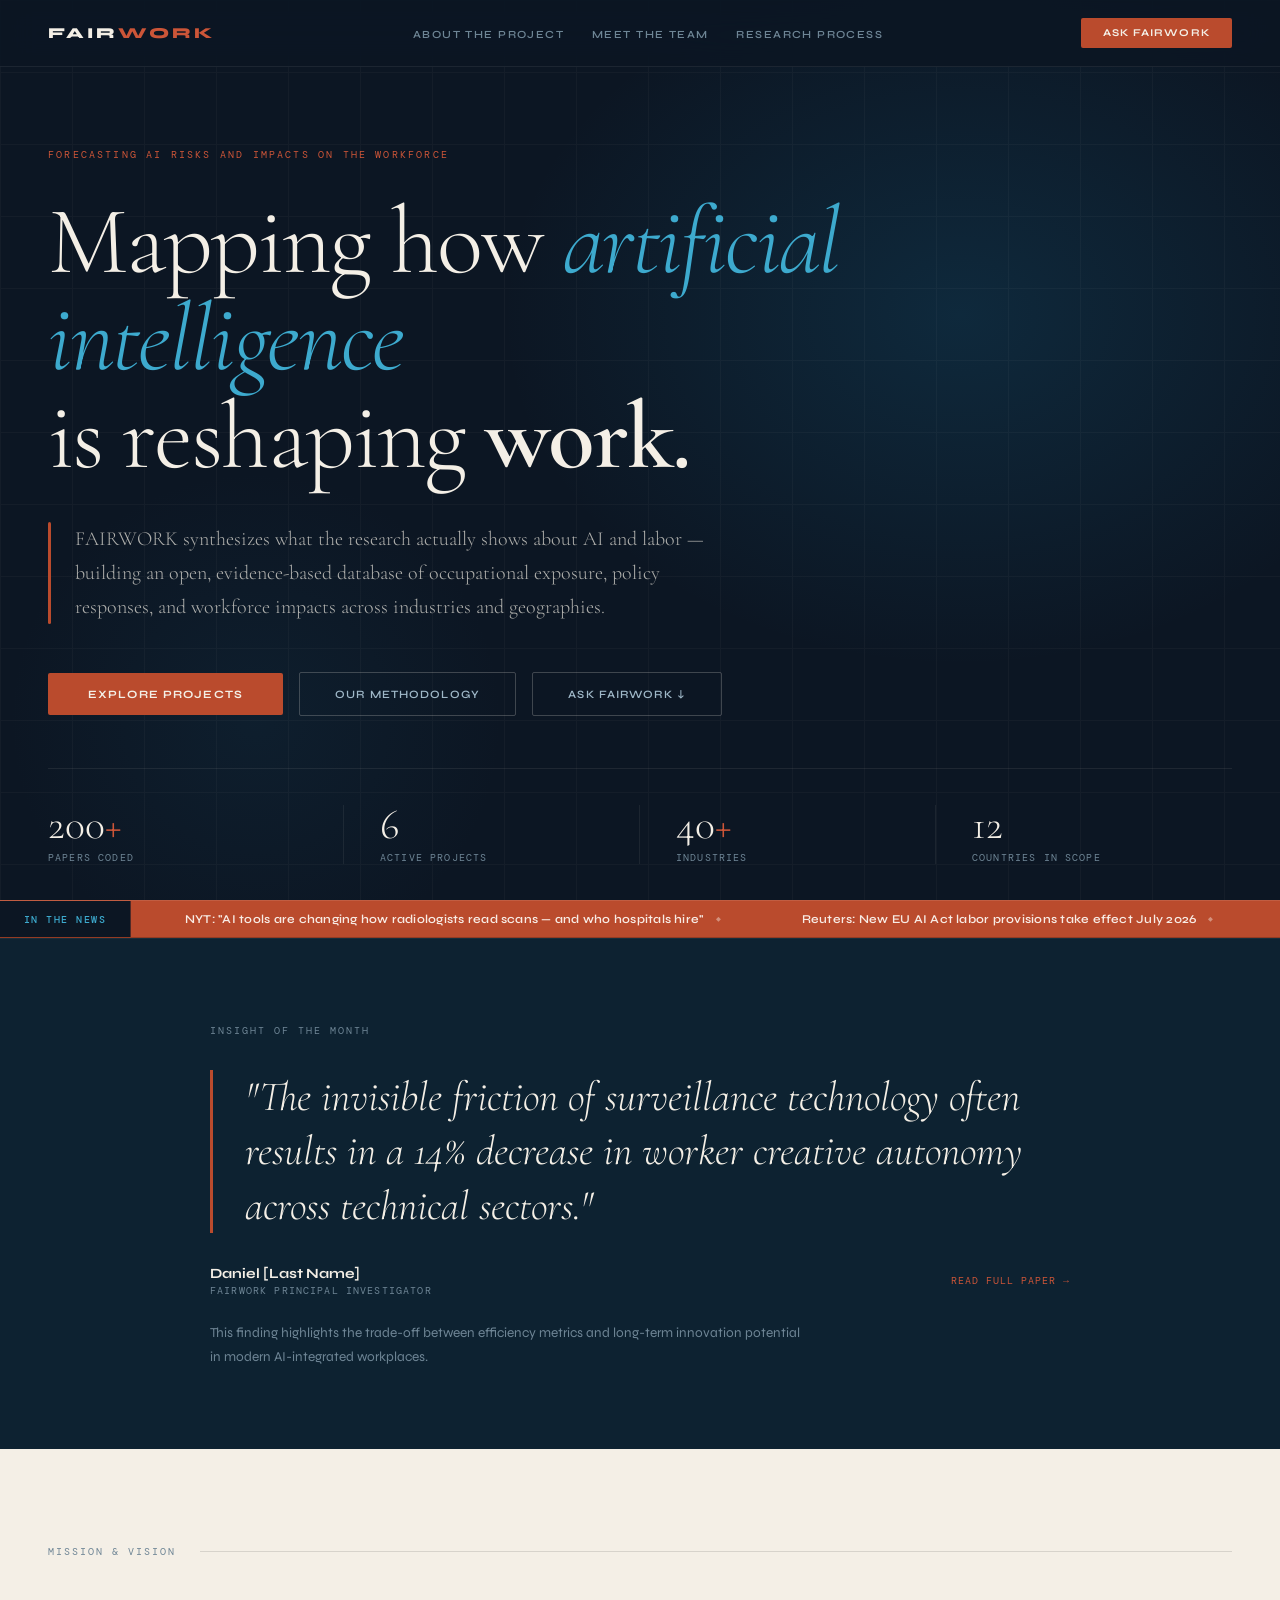
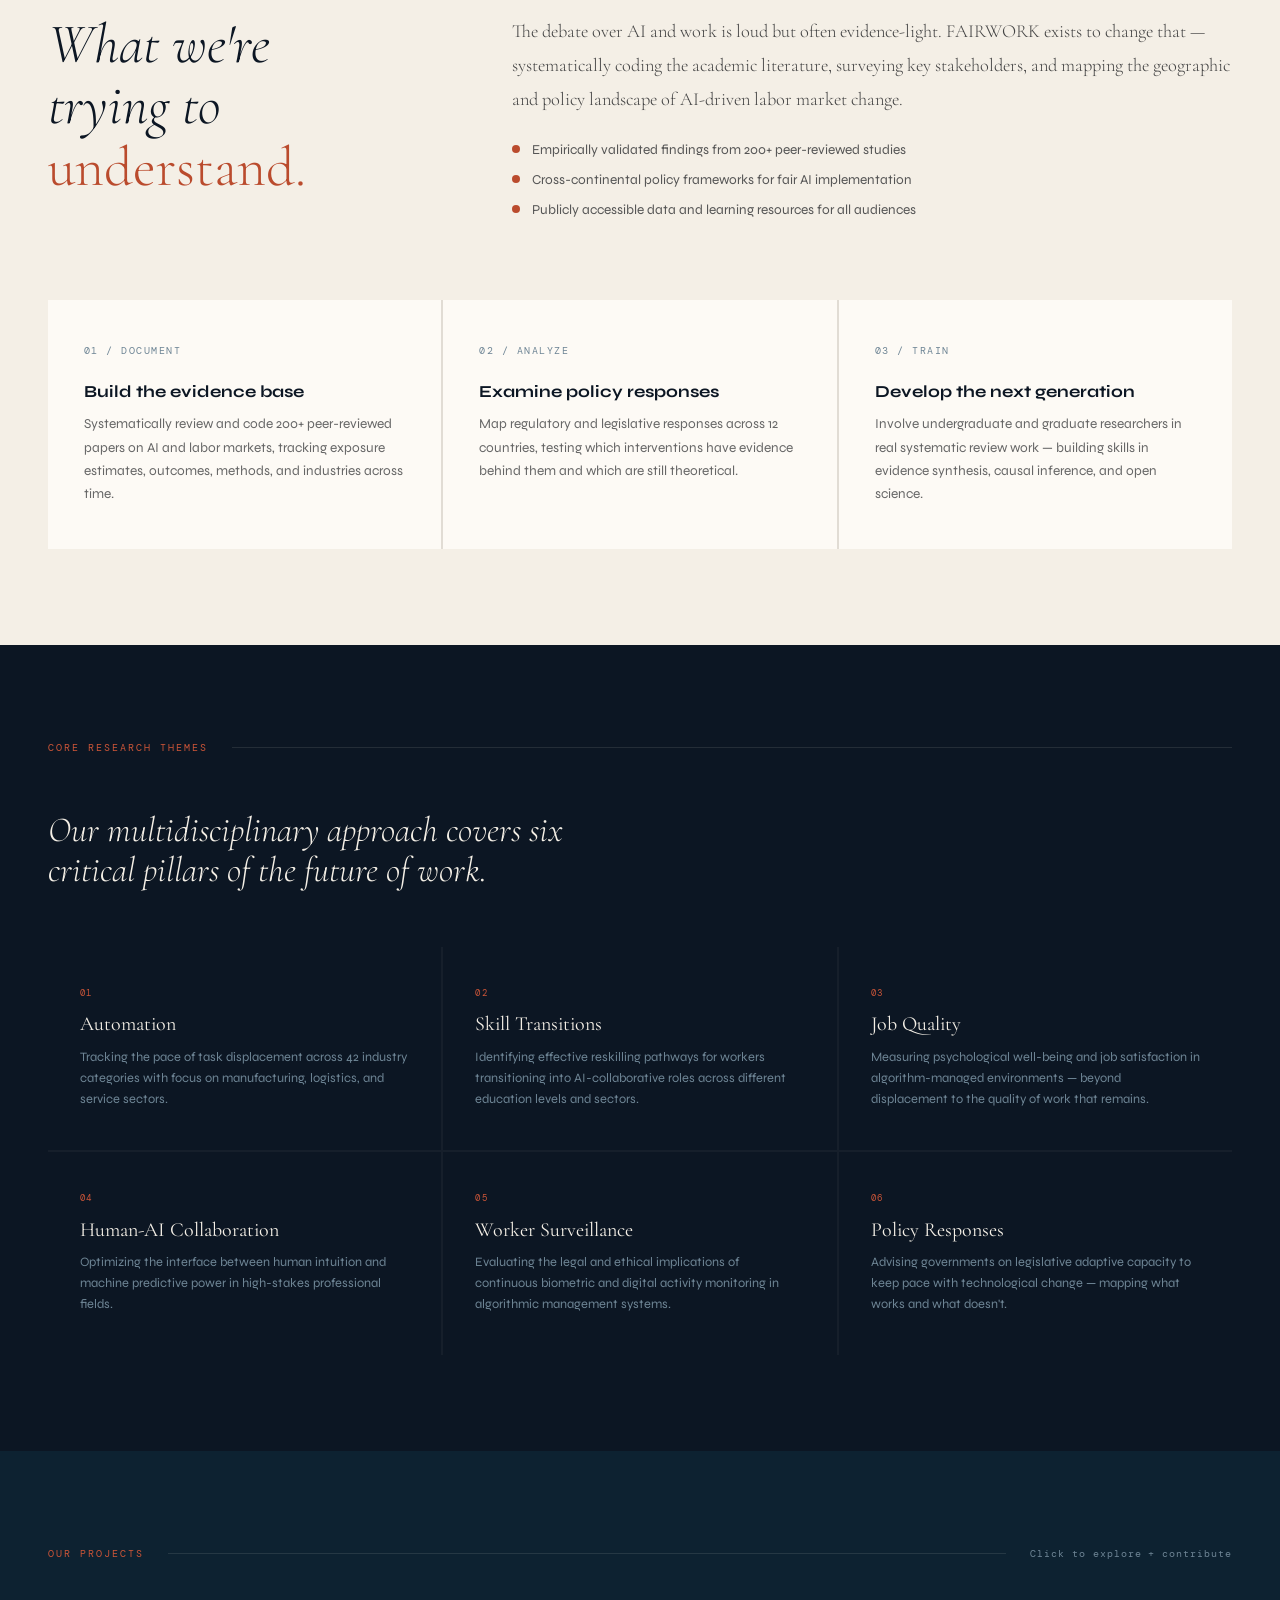
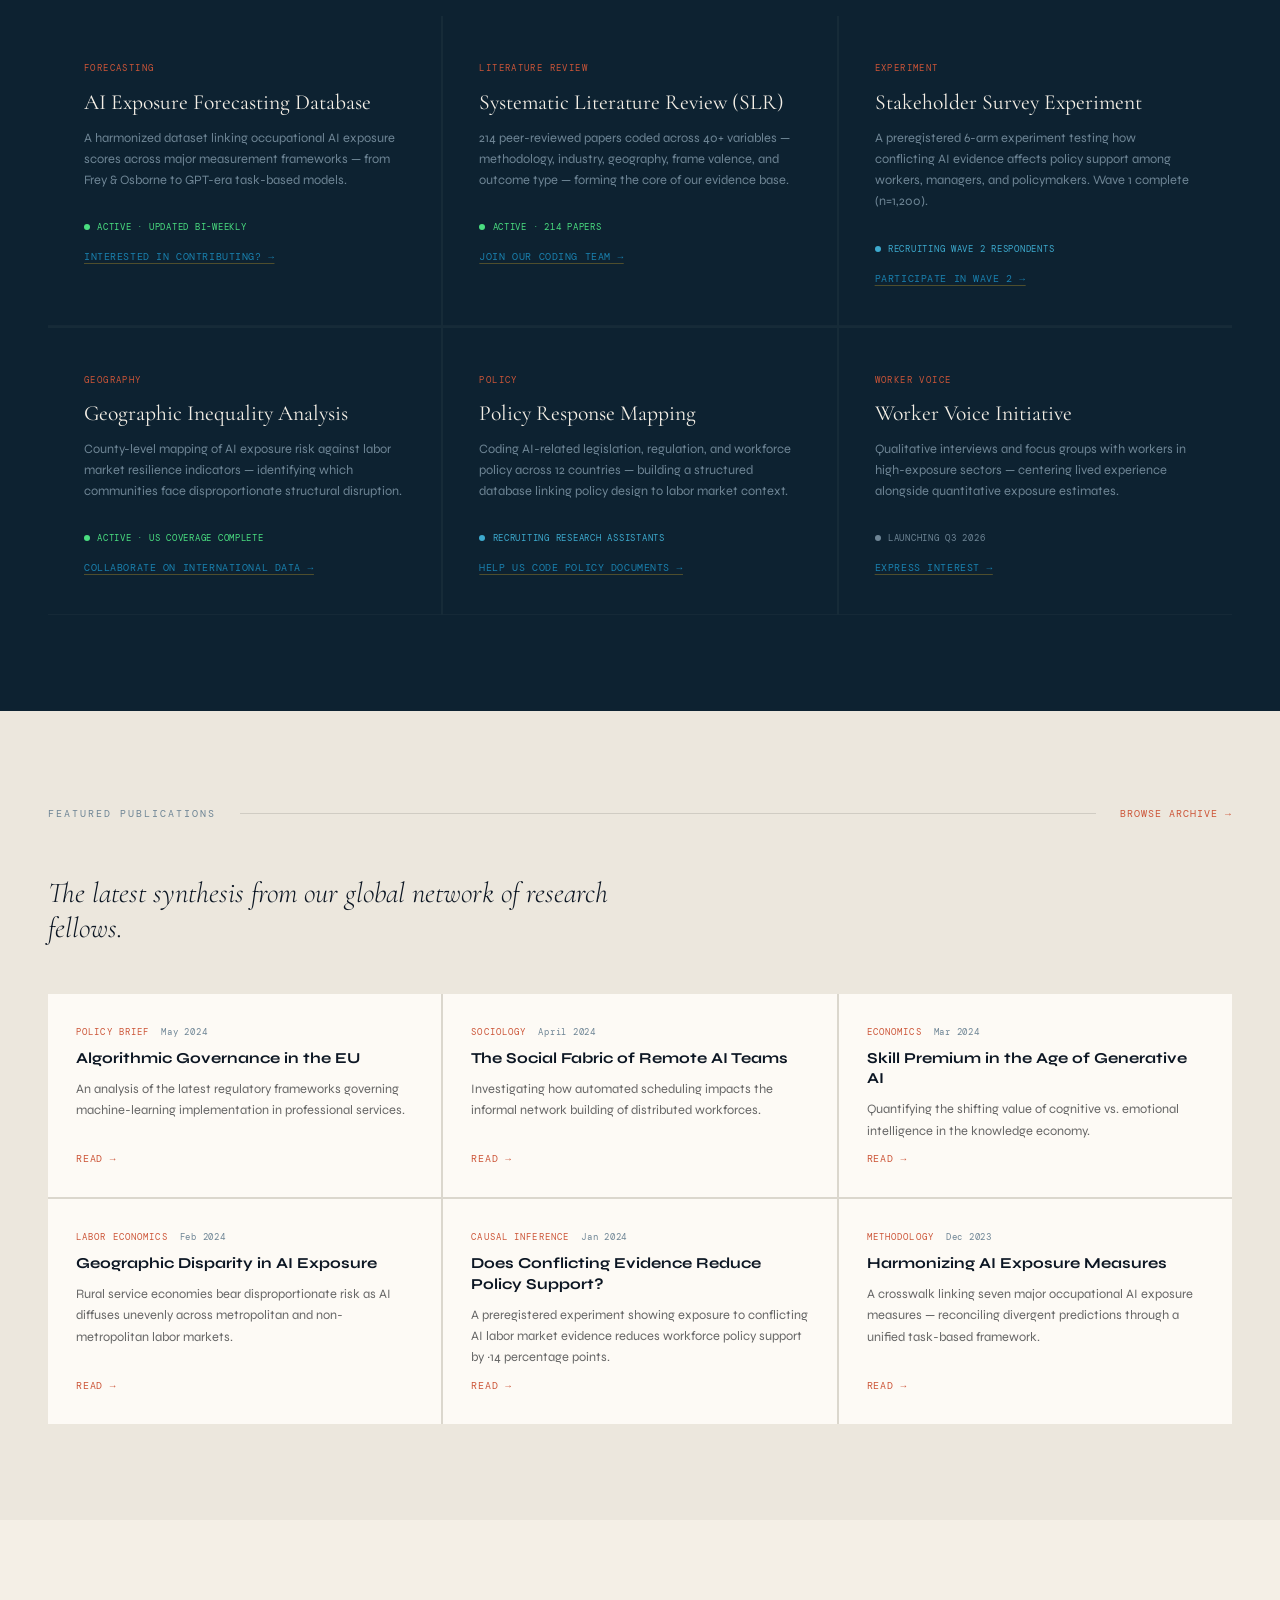
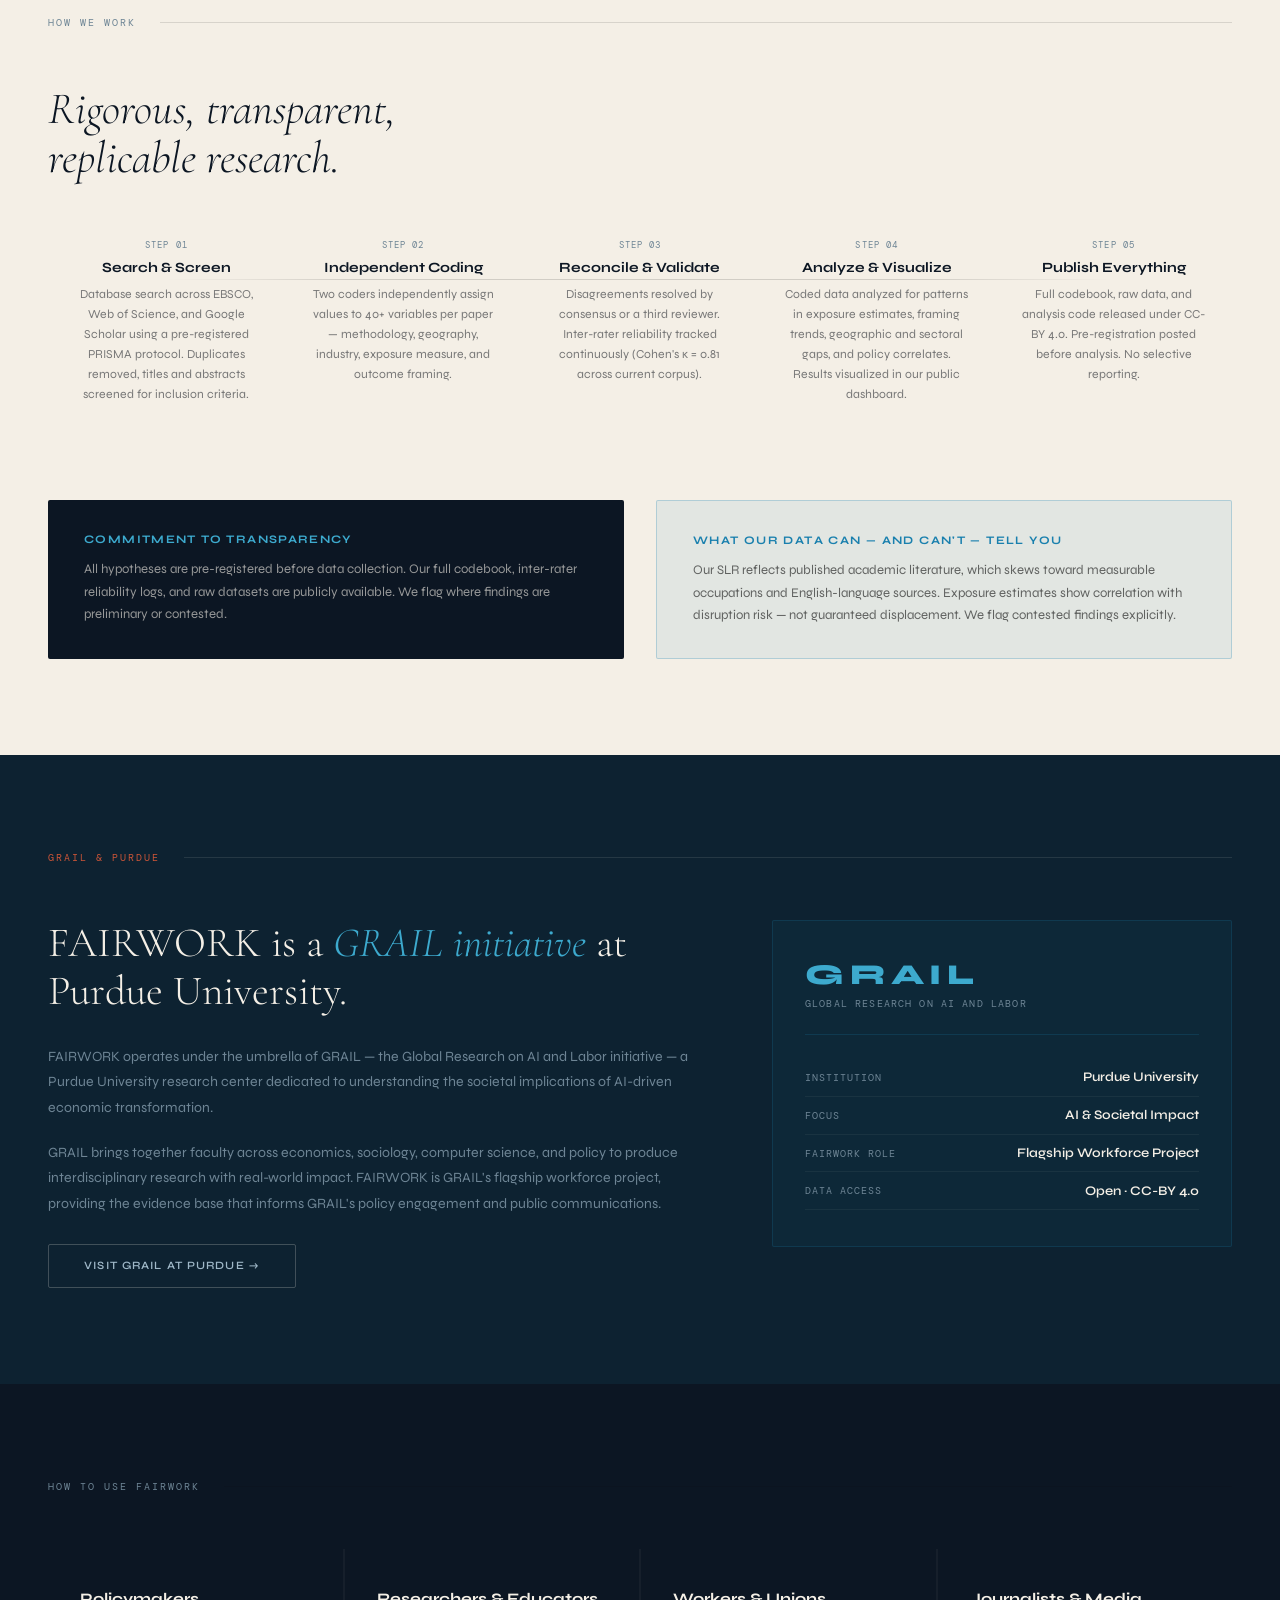
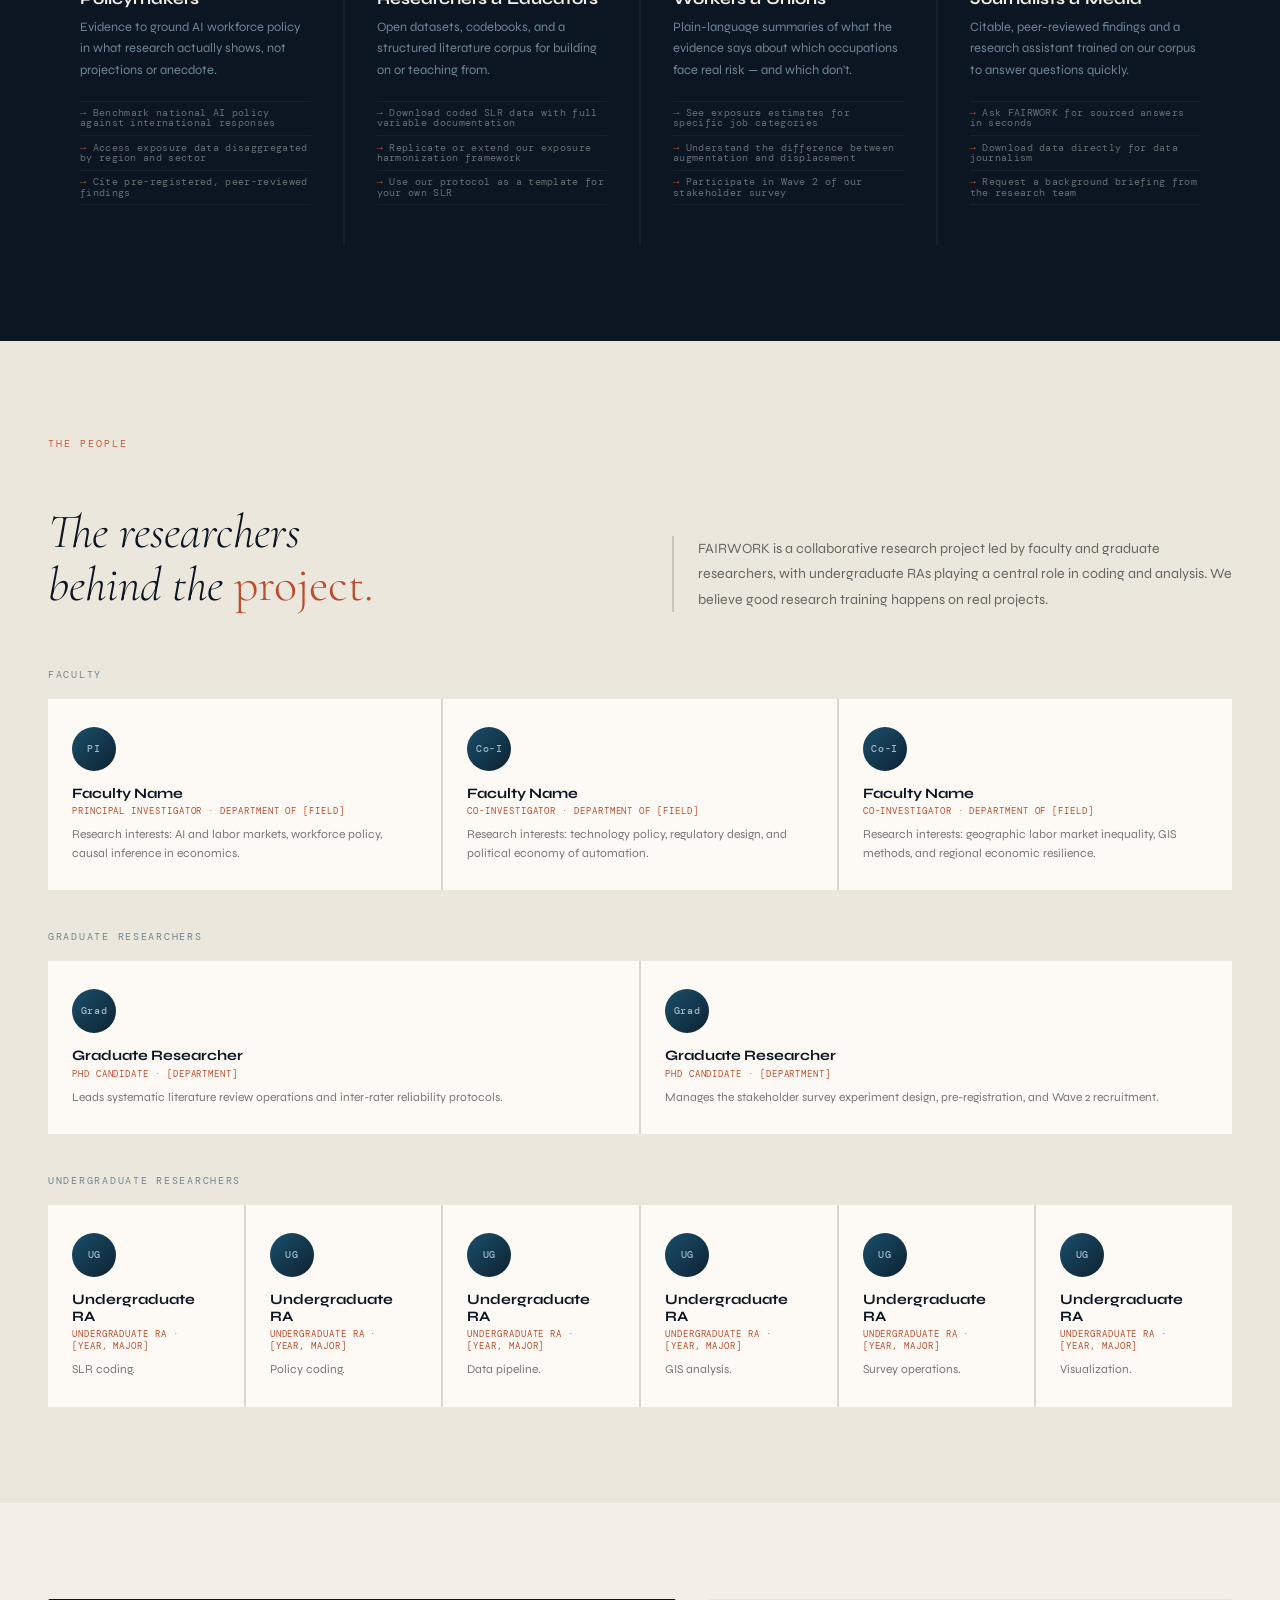
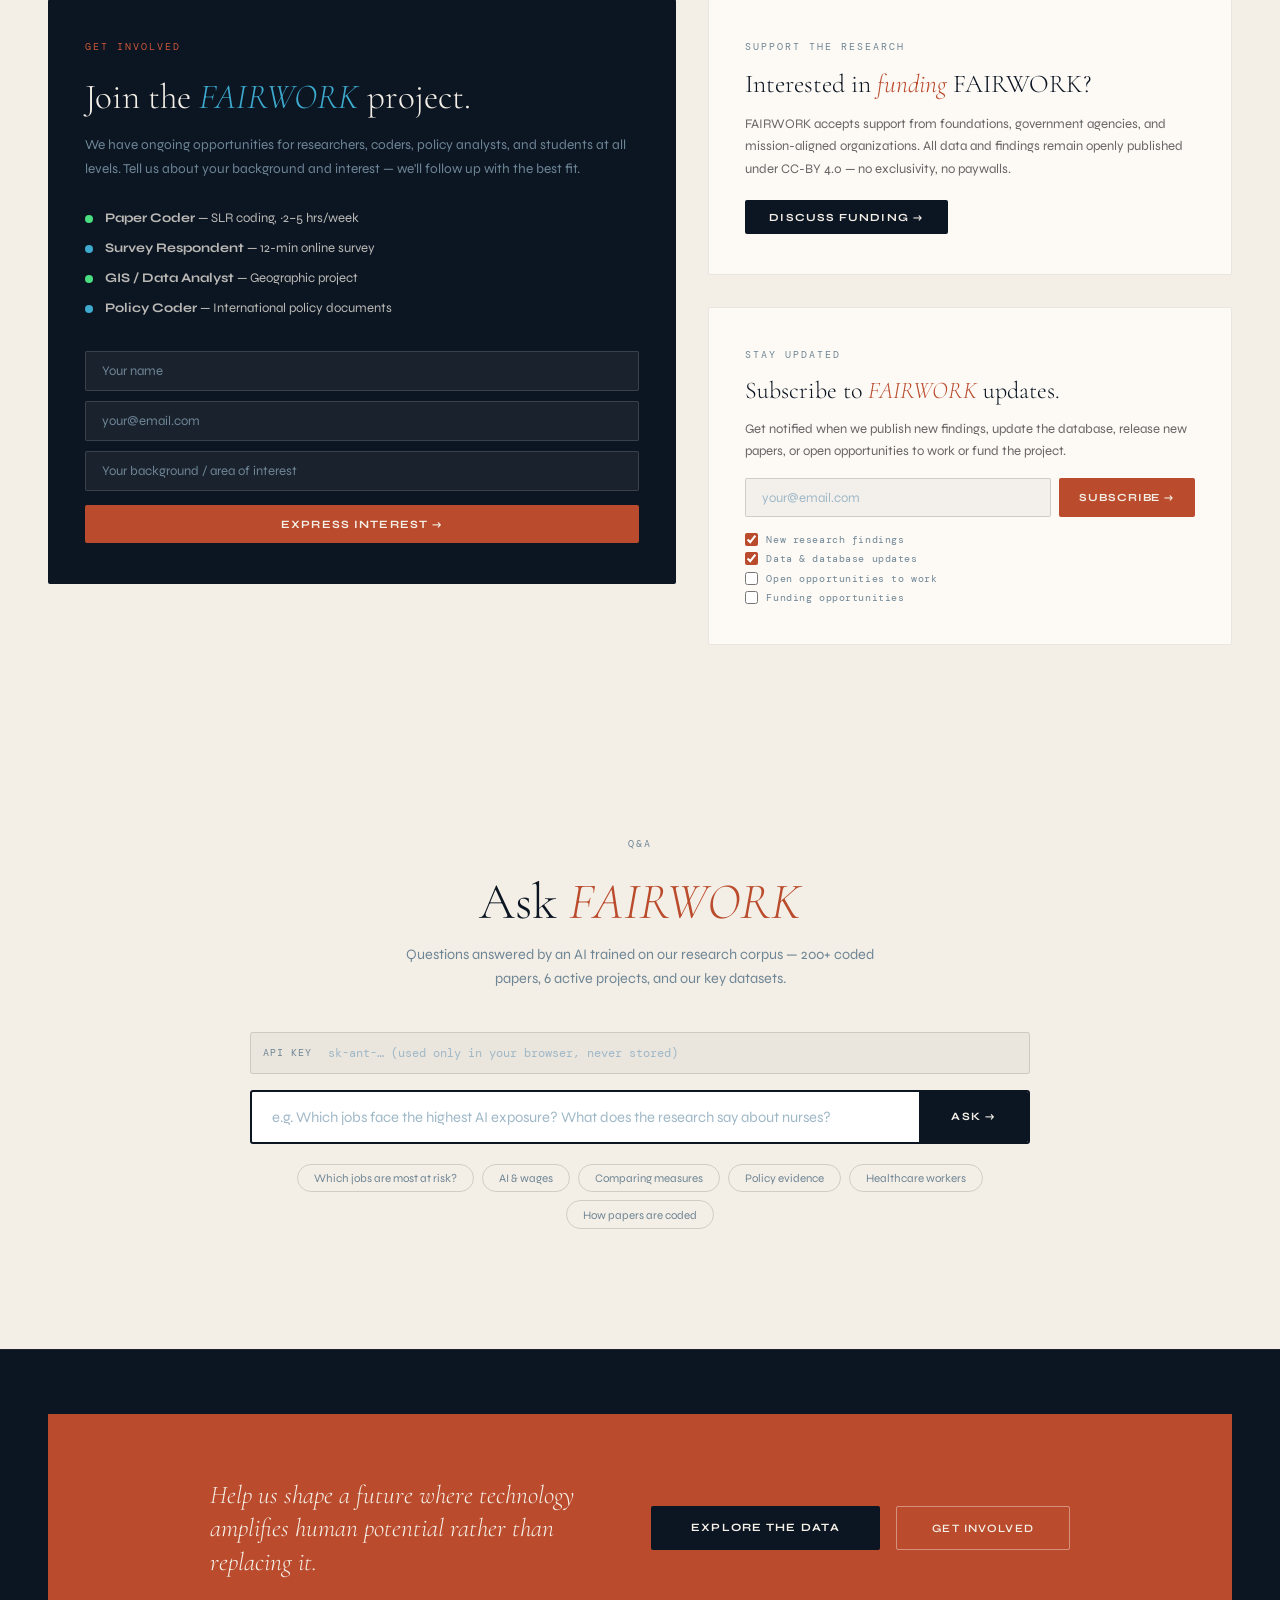
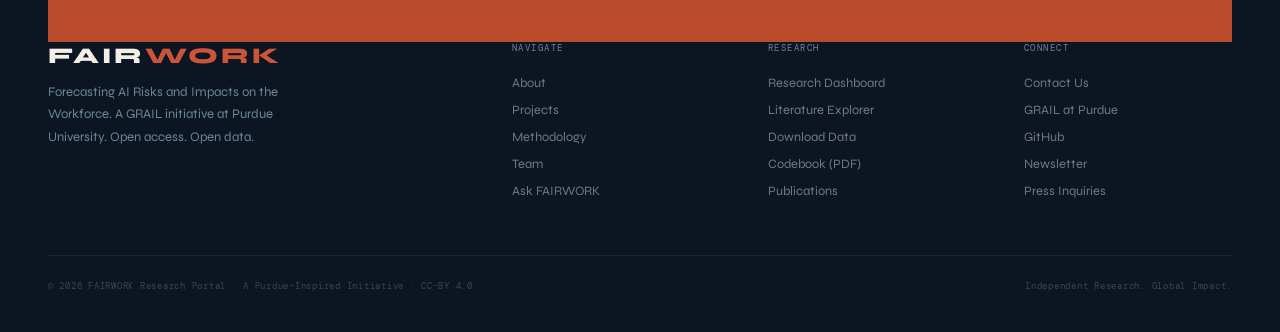
==== commit f7e95ad2: "Add all First Build sections from design notes: GRAIL, publications, themes, insight, subscribe, fun" ====
--- a/index.html
+++ b/index.html
@@ -68,17 +68,80 @@
   </div>
 </div>
 
-<!-- ═══ OBJECTIVE ═══ -->
+<!-- ═══ INSIGHT OF THE MONTH ═══ -->
+<section class="insight-section">
+  <div class="insight-inner">
+    <div class="insight-label-wrap"><span class="eyebrow-fog">Insight of the Month</span></div>
+    <blockquote class="insight-quote reveal">"The invisible friction of surveillance technology often results in a 14% decrease in worker creative autonomy across technical sectors."</blockquote>
+    <div class="insight-meta reveal d1">
+      <div class="insight-attribution">
+        <div class="insight-name">Daniel [Last Name]</div>
+        <div class="insight-title">FAIRWORK Principal Investigator</div>
+      </div>
+      <a class="insight-read-btn" href="#">Read Full Paper →</a>
+    </div>
+    <p class="insight-context reveal d2">This finding highlights the trade-off between efficiency metrics and long-term innovation potential in modern AI-integrated workplaces.</p>
+  </div>
+</section>
+
+<!-- ═══ MISSION & VISION ═══ -->
 <section class="objective-section">
-  <div class="section-header"><span class="eyebrow-fog">Our Objective</span><div class="section-rule-dark"></div></div>
+  <div class="section-header"><span class="eyebrow-fog">Mission &amp; Vision</span><div class="section-rule-dark"></div></div>
   <div class="objective-intro reveal">
     <div><div class="obj-big">What we're<br>trying to <em>understand.</em></div></div>
-    <div class="objective-intro-right"><p>The debate over AI and work is loud but often evidence-light. FAIRWORK exists to change that — systematically coding the academic literature, surveying key stakeholders, and mapping the geographic and policy landscape of AI-driven labor market change.</p></div>
+    <div class="objective-intro-right">
+      <p>The debate over AI and work is loud but often evidence-light. FAIRWORK exists to change that — systematically coding the academic literature, surveying key stakeholders, and mapping the geographic and policy landscape of AI-driven labor market change.</p>
+      <div class="mission-checks">
+        <div class="mission-check"><span class="mc-dot"></span>Empirically validated findings from 200+ peer-reviewed studies</div>
+        <div class="mission-check"><span class="mc-dot"></span>Cross-continental policy frameworks for fair AI implementation</div>
+        <div class="mission-check"><span class="mc-dot"></span>Publicly accessible data and learning resources for all audiences</div>
+      </div>
+    </div>
   </div>
   <div class="objective-grid">
     <div class="obj-card reveal d1"><div class="obj-num">01 / Document</div><div class="obj-title">Build the evidence base</div><div class="obj-desc">Systematically review and code 200+ peer-reviewed papers on AI and labor markets, tracking exposure estimates, outcomes, methods, and industries across time.</div></div>
     <div class="obj-card reveal d2"><div class="obj-num">02 / Analyze</div><div class="obj-title">Examine policy responses</div><div class="obj-desc">Map regulatory and legislative responses across 12 countries, testing which interventions have evidence behind them and which are still theoretical.</div></div>
     <div class="obj-card reveal d3"><div class="obj-num">03 / Train</div><div class="obj-title">Develop the next generation</div><div class="obj-desc">Involve undergraduate and graduate researchers in real systematic review work — building skills in evidence synthesis, causal inference, and open science.</div></div>
+  </div>
+</section>
+
+<!-- ═══ CORE RESEARCH THEMES ═══ -->
+<section id="themes" class="themes-section">
+  <div class="section-header"><span class="eyebrow">Core Research Themes</span><div class="section-rule"></div></div>
+  <div class="themes-intro reveal">
+    <div style="font-family:var(--ff-d);font-size:2.2rem;font-weight:300;font-style:italic;line-height:1.15;max-width:520px;">Our multidisciplinary approach covers six critical pillars of the future of work.</div>
+  </div>
+  <div class="themes-grid">
+    <div class="theme-card reveal d1">
+      <div class="theme-num">01</div>
+      <div class="theme-title">Automation</div>
+      <div class="theme-desc">Tracking the pace of task displacement across 42 industry categories with focus on manufacturing, logistics, and service sectors.</div>
+    </div>
+    <div class="theme-card reveal d2">
+      <div class="theme-num">02</div>
+      <div class="theme-title">Skill Transitions</div>
+      <div class="theme-desc">Identifying effective reskilling pathways for workers transitioning into AI-collaborative roles across different education levels and sectors.</div>
+    </div>
+    <div class="theme-card reveal d3">
+      <div class="theme-num">03</div>
+      <div class="theme-title">Job Quality</div>
+      <div class="theme-desc">Measuring psychological well-being and job satisfaction in algorithm-managed environments — beyond displacement to the quality of work that remains.</div>
+    </div>
+    <div class="theme-card reveal d4">
+      <div class="theme-num">04</div>
+      <div class="theme-title">Human-AI Collaboration</div>
+      <div class="theme-desc">Optimizing the interface between human intuition and machine predictive power in high-stakes professional fields.</div>
+    </div>
+    <div class="theme-card reveal d5">
+      <div class="theme-num">05</div>
+      <div class="theme-title">Worker Surveillance</div>
+      <div class="theme-desc">Evaluating the legal and ethical implications of continuous biometric and digital activity monitoring in algorithmic management systems.</div>
+    </div>
+    <div class="theme-card reveal d6">
+      <div class="theme-num">06</div>
+      <div class="theme-title">Policy Responses</div>
+      <div class="theme-desc">Advising governments on legislative adaptive capacity to keep pace with technological change — mapping what works and what doesn't.</div>
+    </div>
   </div>
 </section>
 
@@ -131,6 +194,50 @@
   </div>
 </section>
 
+<!-- ═══ FEATURED PUBLICATIONS ═══ -->
+<section id="publications" class="pubs-section">
+  <div class="section-header"><span class="eyebrow-fog">Featured Publications</span><div class="section-rule-dark"></div><a href="#" class="pubs-archive-link">Browse Archive →</a></div>
+  <div class="pubs-intro reveal" style="font-family:var(--ff-d);font-size:1.8rem;font-weight:300;font-style:italic;line-height:1.2;max-width:560px;margin-bottom:3rem;">The latest synthesis from our global network of research fellows.</div>
+  <div class="pubs-grid">
+    <div class="pub-card reveal d1">
+      <div class="pub-meta"><span class="pub-type">Policy Brief</span><span class="pub-date">May 2024</span></div>
+      <div class="pub-title">Algorithmic Governance in the EU</div>
+      <div class="pub-desc">An analysis of the latest regulatory frameworks governing machine-learning implementation in professional services.</div>
+      <a class="pub-link" href="#">Read →</a>
+    </div>
+    <div class="pub-card reveal d2">
+      <div class="pub-meta"><span class="pub-type">Sociology</span><span class="pub-date">April 2024</span></div>
+      <div class="pub-title">The Social Fabric of Remote AI Teams</div>
+      <div class="pub-desc">Investigating how automated scheduling impacts the informal network building of distributed workforces.</div>
+      <a class="pub-link" href="#">Read →</a>
+    </div>
+    <div class="pub-card reveal d3">
+      <div class="pub-meta"><span class="pub-type">Economics</span><span class="pub-date">Mar 2024</span></div>
+      <div class="pub-title">Skill Premium in the Age of Generative AI</div>
+      <div class="pub-desc">Quantifying the shifting value of cognitive vs. emotional intelligence in the knowledge economy.</div>
+      <a class="pub-link" href="#">Read →</a>
+    </div>
+    <div class="pub-card reveal d4">
+      <div class="pub-meta"><span class="pub-type">Labor Economics</span><span class="pub-date">Feb 2024</span></div>
+      <div class="pub-title">Geographic Disparity in AI Exposure</div>
+      <div class="pub-desc">Rural service economies bear disproportionate risk as AI diffuses unevenly across metropolitan and non-metropolitan labor markets.</div>
+      <a class="pub-link" href="#">Read →</a>
+    </div>
+    <div class="pub-card reveal d5">
+      <div class="pub-meta"><span class="pub-type">Causal Inference</span><span class="pub-date">Jan 2024</span></div>
+      <div class="pub-title">Does Conflicting Evidence Reduce Policy Support?</div>
+      <div class="pub-desc">A preregistered experiment showing exposure to conflicting AI labor market evidence reduces workforce policy support by ~14 percentage points.</div>
+      <a class="pub-link" href="#">Read →</a>
+    </div>
+    <div class="pub-card reveal d6">
+      <div class="pub-meta"><span class="pub-type">Methodology</span><span class="pub-date">Dec 2023</span></div>
+      <div class="pub-title">Harmonizing AI Exposure Measures</div>
+      <div class="pub-desc">A crosswalk linking seven major occupational AI exposure measures — reconciling divergent predictions through a unified task-based framework.</div>
+      <a class="pub-link" href="#">Read →</a>
+    </div>
+  </div>
+</section>
+
 <!-- ═══ METHODOLOGY ═══ -->
 <section id="methodology" class="method-section">
   <div class="section-header"><span class="eyebrow-fog">How We Work</span><div class="section-rule-dark"></div></div>
@@ -156,9 +263,31 @@
   </div>
 </section>
 
+<!-- ═══ GRAIL CONNECTION ═══ -->
+<section id="grail" class="grail-section">
+  <div class="section-header"><span class="eyebrow">GRAIL &amp; Purdue</span><div class="section-rule"></div></div>
+  <div class="grail-grid">
+    <div class="reveal">
+      <div class="grail-headline">FAIRWORK is a <em>GRAIL initiative</em> at Purdue University.</div>
+      <p class="grail-body">FAIRWORK operates under the umbrella of GRAIL — the Global Research on AI and Labor initiative — a Purdue University research center dedicated to understanding the societal implications of AI-driven economic transformation.</p>
+      <p class="grail-body">GRAIL brings together faculty across economics, sociology, computer science, and policy to produce interdisciplinary research with real-world impact. FAIRWORK is GRAIL's flagship workforce project, providing the evidence base that informs GRAIL's policy engagement and public communications.</p>
+      <a class="grail-link btn-outline" href="#" target="_blank">Visit GRAIL at Purdue →</a>
+    </div>
+    <div class="grail-card reveal d2">
+      <div class="grail-card-logo">GRAIL</div>
+      <div class="grail-card-sub">Global Research on AI and Labor</div>
+      <div class="grail-card-divider"></div>
+      <div class="grail-card-detail"><span class="gcd-label">Institution</span><span class="gcd-val">Purdue University</span></div>
+      <div class="grail-card-detail"><span class="gcd-label">Focus</span><span class="gcd-val">AI &amp; Societal Impact</span></div>
+      <div class="grail-card-detail"><span class="gcd-label">FAIRWORK Role</span><span class="gcd-val">Flagship Workforce Project</span></div>
+      <div class="grail-card-detail"><span class="gcd-label">Data Access</span><span class="gcd-val">Open · CC-BY 4.0</span></div>
+    </div>
+  </div>
+</section>
+
 <!-- ═══ WHO IS IT FOR ═══ -->
 <section class="audience-section">
-  <div class="section-header"><span class="eyebrow">Who Is It For?</span><div class="section-rule"></div></div>
+  <div class="section-header"><span class="eyebrow-fog">How to Use FAIRWORK</span><div class="section-rule-dark"></div></div>
   <div class="audience-grid">
     <div class="audience-card reveal d1"><div class="aud-title">Policymakers</div><div class="aud-desc">Evidence to ground AI workforce policy in what research actually shows, not projections or anecdote.</div><ul class="aud-uses"><li>Benchmark national AI policy against international responses</li><li>Access exposure data disaggregated by region and sector</li><li>Cite pre-registered, peer-reviewed findings</li></ul></div>
     <div class="audience-card reveal d2"><div class="aud-title">Researchers &amp; Educators</div><div class="aud-desc">Open datasets, codebooks, and a structured literature corpus for building on or teaching from.</div><ul class="aud-uses"><li>Download coded SLR data with full variable documentation</li><li>Replicate or extend our exposure harmonization framework</li><li>Use our protocol as a template for your own SLR</li></ul></div>
@@ -169,7 +298,7 @@
 
 <!-- ═══ TEAM ═══ -->
 <section id="team" class="team-section">
-  <div class="section-header"><span class="eyebrow-fog">The People</span><div class="section-rule-dark"></div></div>
+  <div class="section-header"><span class="eyebrow">The People</span><div class="section-rule"></div></div>
   <div class="team-intro reveal">
     <div class="team-headline">The researchers<br>behind the <em>project.</em></div>
     <div class="team-intro-text">FAIRWORK is a collaborative research project led by faculty and graduate researchers, with undergraduate RAs playing a central role in coding and analysis. We believe good research training happens on real projects.</div>
@@ -251,6 +380,58 @@
       <div class="team-role">Undergraduate RA · [Year, Major]</div>
       <div class="team-bio">Visualization.</div>
     </div>
+  </div>
+</section>
+
+<!-- ═══ GET INVOLVED + FUND ═══ -->
+<section id="involve" class="involve-section">
+  <div class="involve-grid">
+
+    <!-- Get Involved -->
+    <div class="involve-panel involve-join reveal">
+      <div class="eyebrow" style="margin-bottom:1.5rem;">Get Involved</div>
+      <h2 class="involve-headline">Join the <em>FAIRWORK</em> project.</h2>
+      <p class="involve-body">We have ongoing opportunities for researchers, coders, policy analysts, and students at all levels. Tell us about your background and interest — we'll follow up with the best fit.</p>
+      <div class="involve-roles">
+        <div class="inv-role"><div class="inv-role-dot status-active"></div><div><strong>Paper Coder</strong> — SLR coding, ~2–5 hrs/week</div></div>
+        <div class="inv-role"><div class="inv-role-dot status-recruit"></div><div><strong>Survey Respondent</strong> — 12-min online survey</div></div>
+        <div class="inv-role"><div class="inv-role-dot status-active"></div><div><strong>GIS / Data Analyst</strong> — Geographic project</div></div>
+        <div class="inv-role"><div class="inv-role-dot status-recruit"></div><div><strong>Policy Coder</strong> — International policy documents</div></div>
+      </div>
+      <div class="involve-form">
+        <input type="text" class="inv-input" id="inv-name" placeholder="Your name">
+        <input type="email" class="inv-input" id="inv-email" placeholder="your@email.com">
+        <input type="text" class="inv-input" id="inv-role" placeholder="Your background / area of interest">
+        <button class="inv-submit" onclick="submitInvolve()">Express Interest →</button>
+      </div>
+    </div>
+
+    <!-- Fund + Subscribe -->
+    <div class="involve-right">
+      <div class="involve-panel involve-fund reveal d2">
+        <div class="eyebrow-fog" style="margin-bottom:1rem;">Support the Research</div>
+        <h3 class="fund-headline">Interested in <em>funding</em> FAIRWORK?</h3>
+        <p class="fund-body">FAIRWORK accepts support from foundations, government agencies, and mission-aligned organizations. All data and findings remain openly published under CC-BY 4.0 — no exclusivity, no paywalls.</p>
+        <a class="fund-btn" href="#">Discuss Funding →</a>
+      </div>
+
+      <div class="involve-panel involve-subscribe reveal d3">
+        <div class="eyebrow-fog" style="margin-bottom:1rem;">Stay Updated</div>
+        <h3 class="sub-headline">Subscribe to <em>FAIRWORK</em> updates.</h3>
+        <p class="sub-body">Get notified when we publish new findings, update the database, release new papers, or open opportunities to work or fund the project.</p>
+        <div class="sub-form">
+          <input type="email" class="sub-input" id="sub-email" placeholder="your@email.com">
+          <button class="sub-btn" onclick="submitSub()">Subscribe →</button>
+        </div>
+        <div class="sub-options">
+          <label class="sub-opt"><input type="checkbox" checked> New research findings</label>
+          <label class="sub-opt"><input type="checkbox" checked> Data &amp; database updates</label>
+          <label class="sub-opt"><input type="checkbox"> Open opportunities to work</label>
+          <label class="sub-opt"><input type="checkbox"> Funding opportunities</label>
+        </div>
+      </div>
+    </div>
+
   </div>
 </section>
 
@@ -286,13 +467,22 @@
 
 <!-- ═══ FOOTER ═══ -->
 <footer>
+  <div class="footer-cta">
+    <div class="footer-cta-inner">
+      <div class="footer-cta-text reveal">Help us shape a future where technology amplifies human potential rather than replacing it.</div>
+      <div class="footer-cta-btns reveal d1">
+        <a class="btn-primary" href="#projects">Explore the Data</a>
+        <a class="btn-outline" href="#involve">Get Involved</a>
+      </div>
+    </div>
+  </div>
   <div class="footer-top">
-    <div><div class="footer-brand">FAIR<span>WORK</span></div><p class="footer-tagline">Forecasting AI Risks and Impacts on the Workforce. An open-access research project. Open data. Open methods.</p></div>
+    <div><div class="footer-brand">FAIR<span>WORK</span></div><p class="footer-tagline">Forecasting AI Risks and Impacts on the Workforce. A GRAIL initiative at Purdue University. Open access. Open data.</p></div>
     <div><div class="footer-col-head">Navigate</div><ul class="footer-links"><li><a href="#what">About</a></li><li><a href="#projects">Projects</a></li><li><a href="#methodology">Methodology</a></li><li><a href="#team">Team</a></li><li><a href="#ask">Ask FAIRWORK</a></li></ul></div>
-    <div><div class="footer-col-head">Research</div><ul class="footer-links"><li><a href="#">Research Dashboard</a></li><li><a href="#">Literature Explorer</a></li><li><a href="#">Download Data</a></li><li><a href="#">Codebook (PDF)</a></li></ul></div>
-    <div><div class="footer-col-head">Connect</div><ul class="footer-links"><li><a href="#">Contact Us</a></li><li><a href="#">GitHub</a></li><li><a href="#">Newsletter</a></li><li><a href="#">Submit a Paper</a></li><li><a href="#">Press Inquiries</a></li></ul></div>
-  </div>
-  <div class="footer-bottom"><span class="footer-copy">© 2026 FAIRWORK · Forecasting AI Risks and Impacts on the Workforce · CC-BY 4.0</span><span class="footer-copy">Made with open data, open minds.</span></div>
+    <div><div class="footer-col-head">Research</div><ul class="footer-links"><li><a href="#">Research Dashboard</a></li><li><a href="#">Literature Explorer</a></li><li><a href="#">Download Data</a></li><li><a href="#">Codebook (PDF)</a></li><li><a href="#publications">Publications</a></li></ul></div>
+    <div><div class="footer-col-head">Connect</div><ul class="footer-links"><li><a href="#">Contact Us</a></li><li><a href="#grail">GRAIL at Purdue</a></li><li><a href="#">GitHub</a></li><li><a href="#">Newsletter</a></li><li><a href="#">Press Inquiries</a></li></ul></div>
+  </div>
+  <div class="footer-bottom"><span class="footer-copy">© 2026 FAIRWORK Research Portal · A Purdue-Inspired Initiative · CC-BY 4.0</span><span class="footer-copy">Independent Research. Global Impact.</span></div>
 </footer>
 
 <!-- ═══ PROJECT PANEL ═══ -->
@@ -368,9 +558,30 @@
 document.addEventListener('keydown', e => { if(e.key==='Escape') closeProj(); });
 
 // ═════════════════════════════════
+// GET INVOLVED FORM
+// ═════════════════════════════════
+function submitInvolve() {
+  const btn = document.querySelector('.inv-submit');
+  const email = document.getElementById('inv-email').value.trim();
+  if(!email){document.getElementById('inv-email').focus();return;}
+  btn.textContent = '✓ Received — we\'ll be in touch.';
+  btn.style.background = '#2D6A4F';
+  btn.disabled = true;
+}
+
+function submitSub() {
+  const btn = document.querySelector('.sub-btn');
+  const email = document.getElementById('sub-email').value.trim();
+  if(!email){document.getElementById('sub-email').focus();return;}
+  btn.textContent = '✓ Subscribed';
+  btn.style.background = '#2D6A4F';
+  btn.disabled = true;
+}
+
+// ═════════════════════════════════
 // ASK FAIRWORK
 // ═════════════════════════════════
-const SYS = `You are FAIRWORK, an AI research assistant for the FAIRWORK project — Forecasting AI Risks and Impacts on the Workforce.
+const SYS = `You are FAIRWORK, an AI research assistant for the FAIRWORK project — Forecasting AI Risks and Impacts on the Workforce — a GRAIL initiative at Purdue University.
 
 The FAIRWORK project investigates how artificial intelligence is reshaping labor markets, job structures, and workforce policy. Through systematic review and qualitative coding of hundreds of academic studies, the project builds a structured database mapping key trends in AI-driven automation, job displacement, skill shifts, and worker well-being. The research also examines policy responses including regulation, education, and worker protections.
 
--- a/css/styles.css
+++ b/css/styles.css
@@ -1591,6 +1591,672 @@
   text-align: center;
 }
 
+/* INSIGHT OF THE MONTH */
+.insight-section {
+  background: var(--ink2);
+  padding: 5rem 3rem;
+  border-top: 1px solid rgba(244,239,230,.05);
+}
+
+.insight-inner {
+  max-width: 860px;
+  margin: 0 auto;
+}
+
+.insight-label-wrap {
+  margin-bottom: 2rem;
+}
+
+.insight-quote {
+  font-family: var(--ff-d);
+  font-size: clamp(1.6rem, 3.5vw, 2.6rem);
+  font-weight: 300;
+  font-style: italic;
+  line-height: 1.3;
+  color: var(--cream);
+  border-left: 3px solid var(--rust);
+  padding-left: 2rem;
+  margin-bottom: 2rem;
+}
+
+.insight-meta {
+  display: flex;
+  align-items: center;
+  justify-content: space-between;
+  gap: 2rem;
+  margin-bottom: 1.5rem;
+}
+
+.insight-name {
+  font-weight: 700;
+  font-size: .88rem;
+  color: var(--cream);
+  margin-bottom: .15rem;
+}
+
+.insight-title {
+  font-family: var(--ff-m);
+  font-size: .6rem;
+  letter-spacing: .12em;
+  text-transform: uppercase;
+  color: var(--fog);
+}
+
+.insight-read-btn {
+  font-family: var(--ff-m);
+  font-size: .62rem;
+  letter-spacing: .1em;
+  text-transform: uppercase;
+  color: var(--rust2);
+  white-space: nowrap;
+  transition: color .2s;
+}
+
+.insight-read-btn:hover {
+  color: var(--cream);
+}
+
+.insight-context {
+  font-size: .85rem;
+  line-height: 1.75;
+  color: var(--fog);
+  max-width: 600px;
+}
+
+/* MISSION CHECKS */
+.mission-checks {
+  margin-top: 1.5rem;
+  display: flex;
+  flex-direction: column;
+  gap: .6rem;
+}
+
+.mission-check {
+  display: flex;
+  align-items: flex-start;
+  gap: .75rem;
+  font-size: .85rem;
+  line-height: 1.5;
+  color: #555;
+}
+
+.mc-dot {
+  width: 8px;
+  height: 8px;
+  border-radius: 50%;
+  background: var(--rust);
+  flex-shrink: 0;
+  margin-top: .35rem;
+}
+
+/* CORE RESEARCH THEMES */
+.themes-section {
+  background: var(--ink);
+  padding: 6rem 3rem;
+}
+
+.themes-intro {
+  margin-bottom: 3.5rem;
+  color: var(--cream);
+}
+
+.themes-grid {
+  display: grid;
+  grid-template-columns: repeat(3, 1fr);
+  gap: 2px;
+  background: rgba(244,239,230,.04);
+}
+
+.theme-card {
+  background: var(--ink);
+  padding: 2.5rem 2rem;
+  position: relative;
+  overflow: hidden;
+  transition: background .25s;
+}
+
+.theme-card:hover {
+  background: #122033;
+}
+
+.theme-card::before {
+  content: '';
+  position: absolute;
+  top: 0;
+  left: 0;
+  right: 0;
+  height: 2px;
+  background: var(--rust);
+  transform: scaleX(0);
+  transform-origin: left;
+  transition: transform .35s var(--ease);
+}
+
+.theme-card:hover::before {
+  transform: scaleX(1);
+}
+
+.theme-num {
+  font-family: var(--ff-m);
+  font-size: .58rem;
+  letter-spacing: .15em;
+  text-transform: uppercase;
+  color: var(--rust2);
+  margin-bottom: .85rem;
+}
+
+.theme-title {
+  font-family: var(--ff-d);
+  font-size: 1.25rem;
+  font-weight: 400;
+  color: var(--cream);
+  margin-bottom: .65rem;
+}
+
+.theme-desc {
+  font-size: .8rem;
+  line-height: 1.65;
+  color: var(--fog);
+}
+
+/* FEATURED PUBLICATIONS */
+.pubs-section {
+  background: var(--warm);
+  color: var(--ink);
+  padding: 6rem 3rem;
+}
+
+.pubs-archive-link {
+  font-family: var(--ff-m);
+  font-size: .62rem;
+  letter-spacing: .1em;
+  text-transform: uppercase;
+  color: var(--rust2);
+  margin-left: auto;
+  white-space: nowrap;
+  transition: color .2s;
+}
+
+.pubs-archive-link:hover {
+  color: var(--ink);
+}
+
+.pubs-grid {
+  display: grid;
+  grid-template-columns: repeat(3, 1fr);
+  gap: 2px;
+  background: rgba(10,10,10,.07);
+}
+
+.pub-card {
+  background: var(--white);
+  padding: 2rem 1.75rem;
+  display: flex;
+  flex-direction: column;
+  gap: .65rem;
+  transition: background .2s;
+  position: relative;
+  overflow: hidden;
+}
+
+.pub-card:hover {
+  background: var(--cream);
+}
+
+.pub-card::after {
+  content: '';
+  position: absolute;
+  top: 0;
+  left: 0;
+  right: 0;
+  height: 2px;
+  background: var(--rust);
+  transform: scaleX(0);
+  transform-origin: left;
+  transition: transform .35s var(--ease);
+}
+
+.pub-card:hover::after {
+  transform: scaleX(1);
+}
+
+.pub-meta {
+  display: flex;
+  align-items: center;
+  gap: .75rem;
+}
+
+.pub-type {
+  font-family: var(--ff-m);
+  font-size: .58rem;
+  letter-spacing: .12em;
+  text-transform: uppercase;
+  color: var(--rust2);
+}
+
+.pub-date {
+  font-family: var(--ff-m);
+  font-size: .58rem;
+  letter-spacing: .08em;
+  color: var(--fog);
+}
+
+.pub-title {
+  font-weight: 700;
+  font-size: .95rem;
+  color: var(--ink);
+  line-height: 1.35;
+}
+
+.pub-desc {
+  font-size: .8rem;
+  line-height: 1.65;
+  color: #666;
+  flex: 1;
+}
+
+.pub-link {
+  font-family: var(--ff-m);
+  font-size: .6rem;
+  letter-spacing: .08em;
+  text-transform: uppercase;
+  color: var(--rust2);
+  transition: color .2s;
+  margin-top: auto;
+}
+
+.pub-link:hover {
+  color: var(--ink);
+}
+
+/* GRAIL SECTION */
+.grail-section {
+  background: var(--ink2);
+  padding: 6rem 3rem;
+}
+
+.grail-grid {
+  display: grid;
+  grid-template-columns: 1.4fr 1fr;
+  gap: 5rem;
+  align-items: start;
+}
+
+.grail-headline {
+  font-family: var(--ff-d);
+  font-size: 2.6rem;
+  font-weight: 300;
+  line-height: 1.15;
+  color: var(--cream);
+  margin-bottom: 1.75rem;
+}
+
+.grail-headline em {
+  font-style: italic;
+  color: var(--gold2);
+}
+
+.grail-body {
+  font-size: .88rem;
+  line-height: 1.8;
+  color: var(--fog);
+  margin-bottom: 1.25rem;
+}
+
+.grail-link {
+  display: inline-block;
+  margin-top: .5rem;
+}
+
+.grail-card {
+  background: rgba(26,128,174,.06);
+  border: 1px solid rgba(26,128,174,.2);
+  border-radius: 2px;
+  padding: 2.25rem 2rem;
+}
+
+.grail-card-logo {
+  font-family: var(--ff-u);
+  font-weight: 800;
+  font-size: 1.8rem;
+  letter-spacing: .2em;
+  color: var(--gold2);
+  margin-bottom: .3rem;
+}
+
+.grail-card-sub {
+  font-family: var(--ff-m);
+  font-size: .6rem;
+  letter-spacing: .12em;
+  text-transform: uppercase;
+  color: var(--fog);
+  margin-bottom: 1.5rem;
+}
+
+.grail-card-divider {
+  height: 1px;
+  background: rgba(26,128,174,.2);
+  margin-bottom: 1.5rem;
+}
+
+.grail-card-detail {
+  display: flex;
+  justify-content: space-between;
+  align-items: center;
+  padding: .65rem 0;
+  border-bottom: 1px solid rgba(244,239,230,.05);
+}
+
+.gcd-label {
+  font-family: var(--ff-m);
+  font-size: .6rem;
+  letter-spacing: .1em;
+  text-transform: uppercase;
+  color: var(--fog);
+}
+
+.gcd-val {
+  font-size: .82rem;
+  color: var(--cream);
+  font-weight: 600;
+}
+
+/* GET INVOLVED + FUND */
+.involve-section {
+  background: var(--cream);
+  color: var(--ink);
+  padding: 6rem 3rem;
+}
+
+.involve-grid {
+  display: grid;
+  grid-template-columns: 1.2fr 1fr;
+  gap: 2rem;
+  align-items: start;
+}
+
+.involve-panel {
+  background: var(--white);
+  border: 1px solid rgba(10,10,10,.08);
+  border-radius: 2px;
+  padding: 2.5rem 2.25rem;
+}
+
+.involve-join {
+  background: var(--ink);
+  border-color: transparent;
+  color: var(--cream);
+}
+
+.involve-headline {
+  font-family: var(--ff-d);
+  font-size: 2.2rem;
+  font-weight: 300;
+  line-height: 1.15;
+  margin-bottom: 1rem;
+}
+
+.involve-headline em {
+  font-style: italic;
+  color: var(--gold2);
+}
+
+.involve-body {
+  font-size: .85rem;
+  line-height: 1.75;
+  color: var(--fog);
+  margin-bottom: 1.75rem;
+}
+
+.involve-roles {
+  display: flex;
+  flex-direction: column;
+  gap: .65rem;
+  margin-bottom: 2rem;
+}
+
+.inv-role {
+  display: flex;
+  align-items: flex-start;
+  gap: .75rem;
+  font-size: .82rem;
+  line-height: 1.5;
+  color: rgba(244,239,230,.75);
+}
+
+.inv-role-dot {
+  width: 8px;
+  height: 8px;
+  border-radius: 50%;
+  flex-shrink: 0;
+  margin-top: .35rem;
+}
+
+.inv-role-dot.status-active { background: #4ADE80; }
+.inv-role-dot.status-recruit { background: var(--gold2); }
+
+.involve-form {
+  display: flex;
+  flex-direction: column;
+  gap: .6rem;
+}
+
+.inv-input {
+  width: 100%;
+  background: rgba(244,239,230,.06);
+  border: 1px solid rgba(244,239,230,.15);
+  border-radius: 2px;
+  padding: .7rem 1rem;
+  color: var(--cream);
+  font-size: .82rem;
+  outline: none;
+  transition: border-color .2s;
+}
+
+.inv-input:focus {
+  border-color: var(--rust2);
+}
+
+.inv-input::placeholder {
+  color: var(--fog);
+}
+
+.inv-submit {
+  width: 100%;
+  padding: .8rem;
+  background: var(--rust);
+  color: var(--cream);
+  font-size: .7rem;
+  font-weight: 700;
+  letter-spacing: .1em;
+  text-transform: uppercase;
+  border-radius: 2px;
+  transition: background .2s;
+  margin-top: .25rem;
+}
+
+.inv-submit:hover {
+  background: var(--rust2);
+}
+
+.involve-right {
+  display: flex;
+  flex-direction: column;
+  gap: 2rem;
+}
+
+.fund-headline {
+  font-family: var(--ff-d);
+  font-size: 1.6rem;
+  font-weight: 300;
+  line-height: 1.2;
+  color: var(--ink);
+  margin-bottom: .85rem;
+}
+
+.fund-headline em {
+  font-style: italic;
+  color: var(--rust);
+}
+
+.fund-body {
+  font-size: .82rem;
+  line-height: 1.7;
+  color: #666;
+  margin-bottom: 1.25rem;
+}
+
+.fund-btn {
+  display: inline-block;
+  padding: .65rem 1.5rem;
+  background: var(--ink);
+  color: var(--cream);
+  font-size: .68rem;
+  font-weight: 700;
+  letter-spacing: .1em;
+  text-transform: uppercase;
+  border-radius: 2px;
+  transition: background .2s;
+}
+
+.fund-btn:hover {
+  background: var(--rust);
+}
+
+.sub-headline {
+  font-family: var(--ff-d);
+  font-size: 1.5rem;
+  font-weight: 300;
+  line-height: 1.2;
+  color: var(--ink);
+  margin-bottom: .75rem;
+}
+
+.sub-headline em {
+  font-style: italic;
+  color: var(--rust);
+}
+
+.sub-body {
+  font-size: .82rem;
+  line-height: 1.7;
+  color: #666;
+  margin-bottom: 1rem;
+}
+
+.sub-form {
+  display: flex;
+  gap: .5rem;
+  margin-bottom: 1rem;
+}
+
+.sub-input {
+  flex: 1;
+  background: rgba(10,10,10,.04);
+  border: 1px solid rgba(10,10,10,.15);
+  border-radius: 2px;
+  padding: .65rem 1rem;
+  font-size: .82rem;
+  color: var(--ink);
+  outline: none;
+  transition: border-color .2s;
+}
+
+.sub-input:focus {
+  border-color: var(--rust);
+}
+
+.sub-input::placeholder {
+  color: var(--fog2);
+}
+
+.sub-btn {
+  padding: .65rem 1.25rem;
+  background: var(--rust);
+  color: var(--cream);
+  font-size: .68rem;
+  font-weight: 700;
+  letter-spacing: .08em;
+  text-transform: uppercase;
+  border-radius: 2px;
+  white-space: nowrap;
+  transition: background .2s;
+}
+
+.sub-btn:hover {
+  background: var(--rust2);
+}
+
+.sub-options {
+  display: flex;
+  flex-direction: column;
+  gap: .4rem;
+}
+
+.sub-opt {
+  display: flex;
+  align-items: center;
+  gap: .5rem;
+  font-family: var(--ff-m);
+  font-size: .6rem;
+  letter-spacing: .06em;
+  color: var(--fog);
+  cursor: pointer;
+}
+
+.sub-opt input {
+  accent-color: var(--rust);
+  cursor: pointer;
+}
+
+/* FOOTER CTA BAND */
+.footer-cta {
+  background: var(--rust);
+  padding: 4rem 3rem;
+}
+
+.footer-cta-inner {
+  max-width: 860px;
+  margin: 0 auto;
+  display: flex;
+  align-items: center;
+  justify-content: space-between;
+  gap: 3rem;
+}
+
+.footer-cta-text {
+  font-family: var(--ff-d);
+  font-size: 1.6rem;
+  font-weight: 300;
+  font-style: italic;
+  line-height: 1.3;
+  color: var(--cream);
+  max-width: 480px;
+}
+
+.footer-cta-btns {
+  display: flex;
+  gap: 1rem;
+  flex-shrink: 0;
+}
+
+.footer-cta .btn-primary {
+  background: var(--ink);
+}
+
+.footer-cta .btn-primary:hover {
+  background: var(--ink2);
+}
+
+.footer-cta .btn-outline {
+  border-color: rgba(253,250,245,.4);
+  color: var(--cream);
+}
+
+.footer-cta .btn-outline:hover {
+  border-color: var(--cream);
+}
+
 /* FOOTER */
 footer {
   background: var(--ink);
@@ -1679,6 +2345,29 @@
   .team-grid-6 {
     grid-template-columns: repeat(3, 1fr);
   }
+
+  .themes-grid {
+    grid-template-columns: repeat(2, 1fr);
+  }
+
+  .pubs-grid {
+    grid-template-columns: repeat(2, 1fr);
+  }
+
+  .grail-grid {
+    grid-template-columns: 1fr;
+    gap: 3rem;
+  }
+
+  .involve-grid {
+    grid-template-columns: 1fr;
+  }
+
+  .footer-cta-inner {
+    flex-direction: column;
+    align-items: flex-start;
+    gap: 1.5rem;
+  }
 }
 
 @media (max-width: 980px) {
@@ -1712,13 +2401,18 @@
   }
 
   .hero,
+  .insight-section,
   .objective-section,
+  .themes-section,
   .projects-section,
+  .pubs-section,
   .method-section,
+  .grail-section,
   .audience-section,
   .team-section,
-  .howto-section,
-  .ask-section {
+  .involve-section,
+  .ask-section,
+  .footer-cta {
     padding-left: 1.5rem;
     padding-right: 1.5rem;
   }
@@ -1756,7 +2450,11 @@
     grid-template-columns: repeat(2, 1fr);
   }
 
-  .howto-grid {
+  .themes-grid {
+    grid-template-columns: 1fr;
+  }
+
+  .pubs-grid {
     grid-template-columns: 1fr;
   }
 
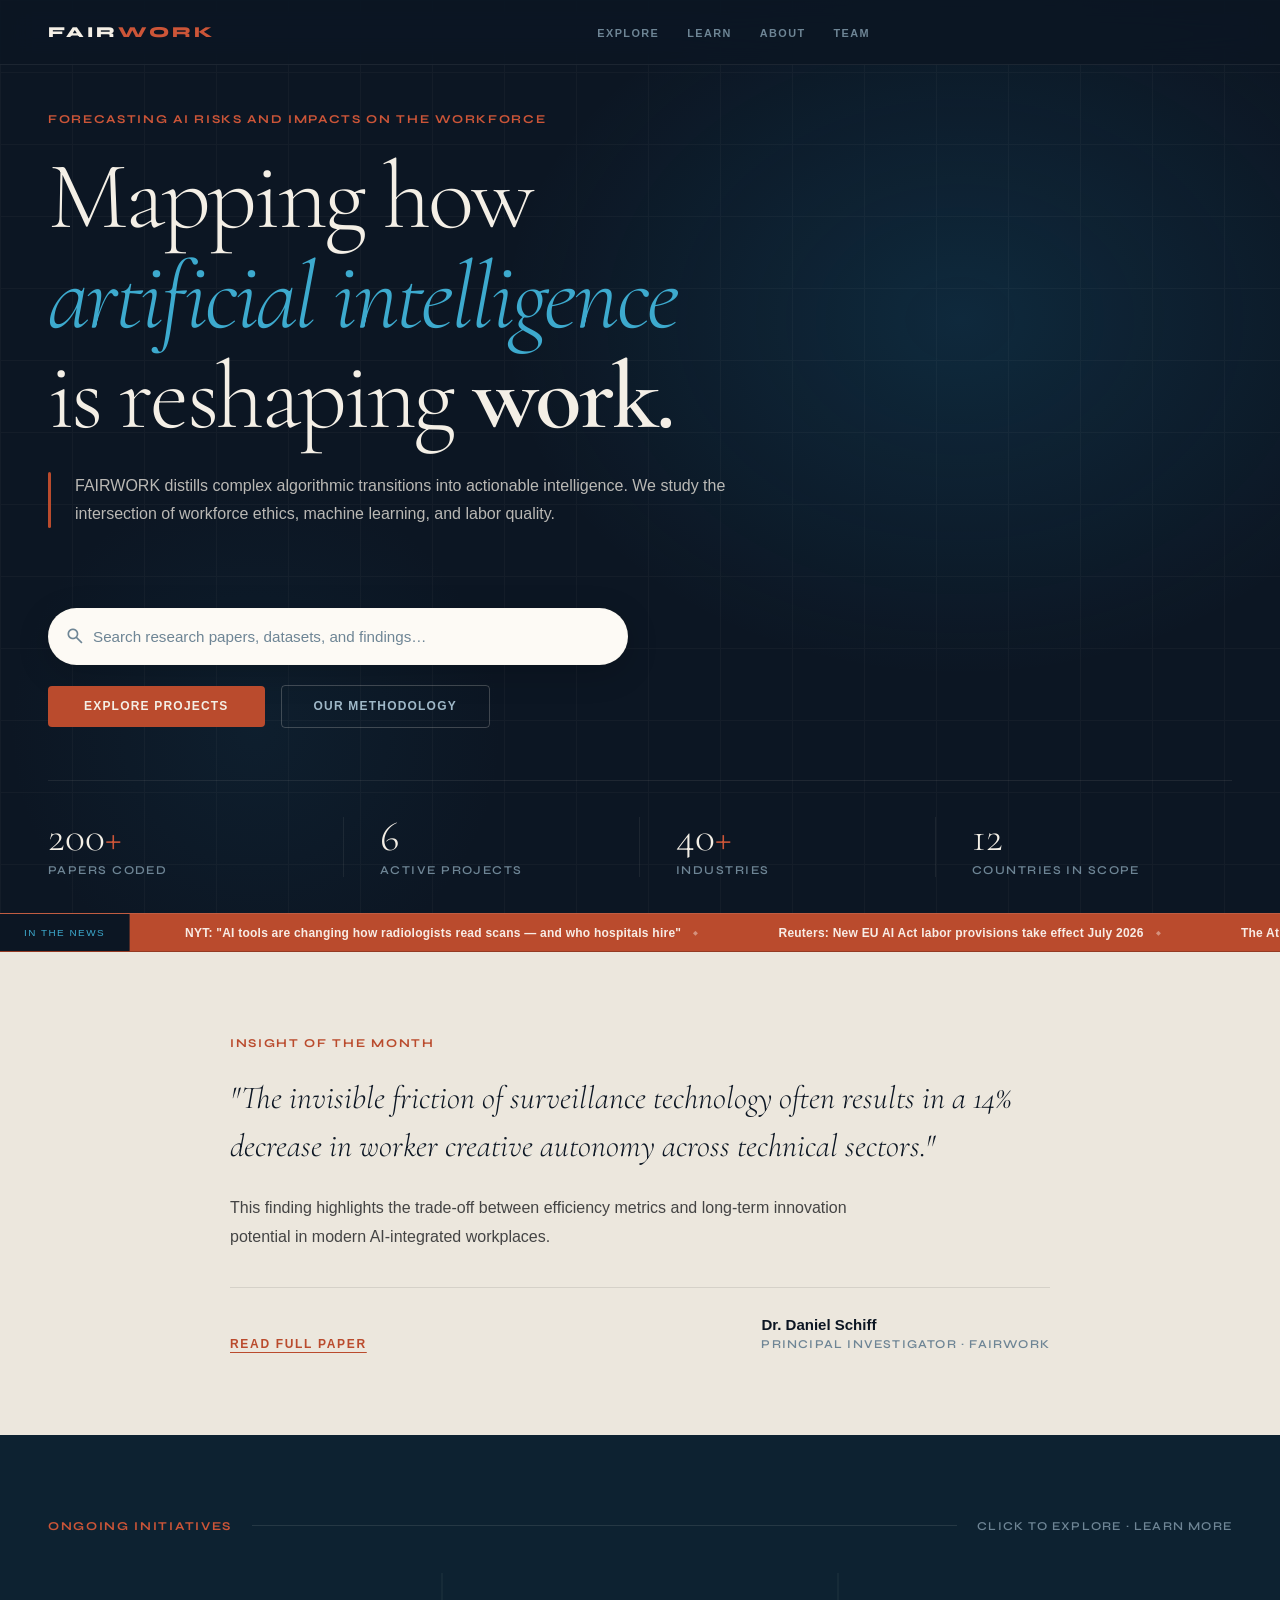
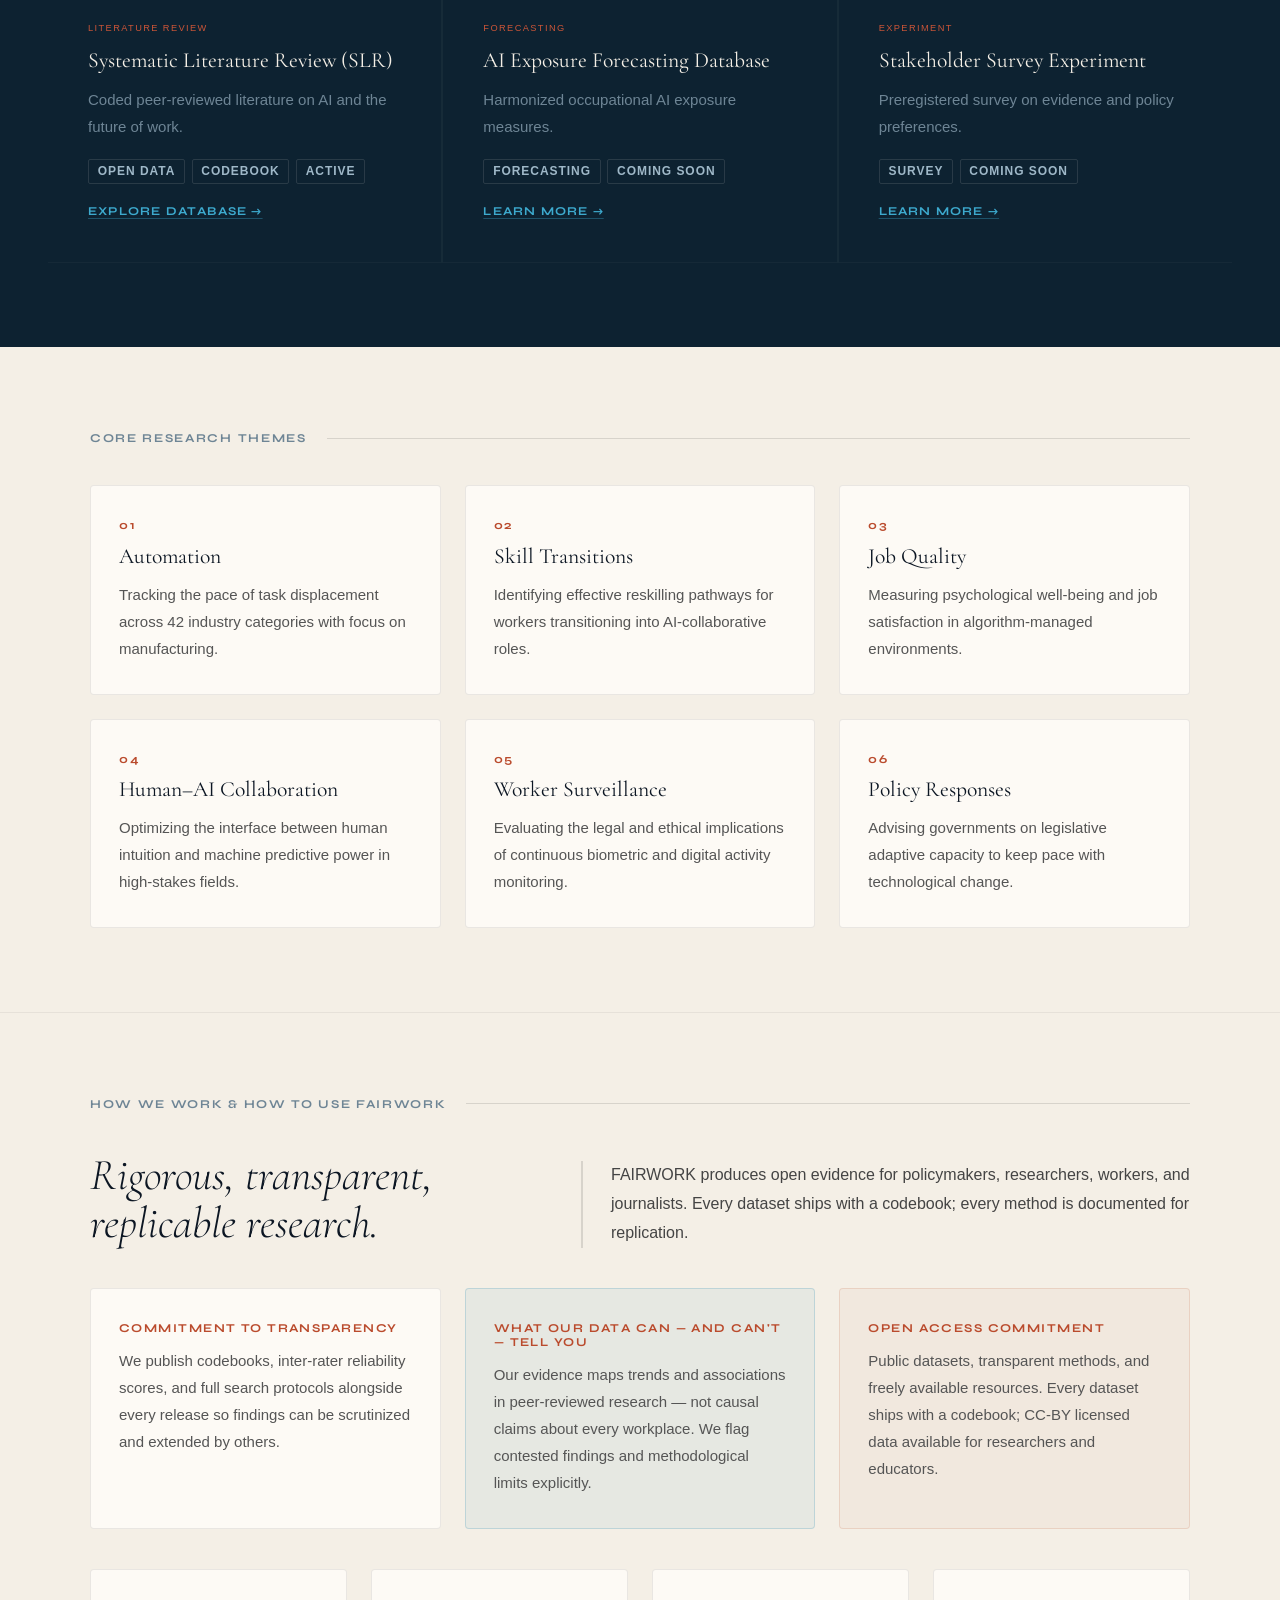
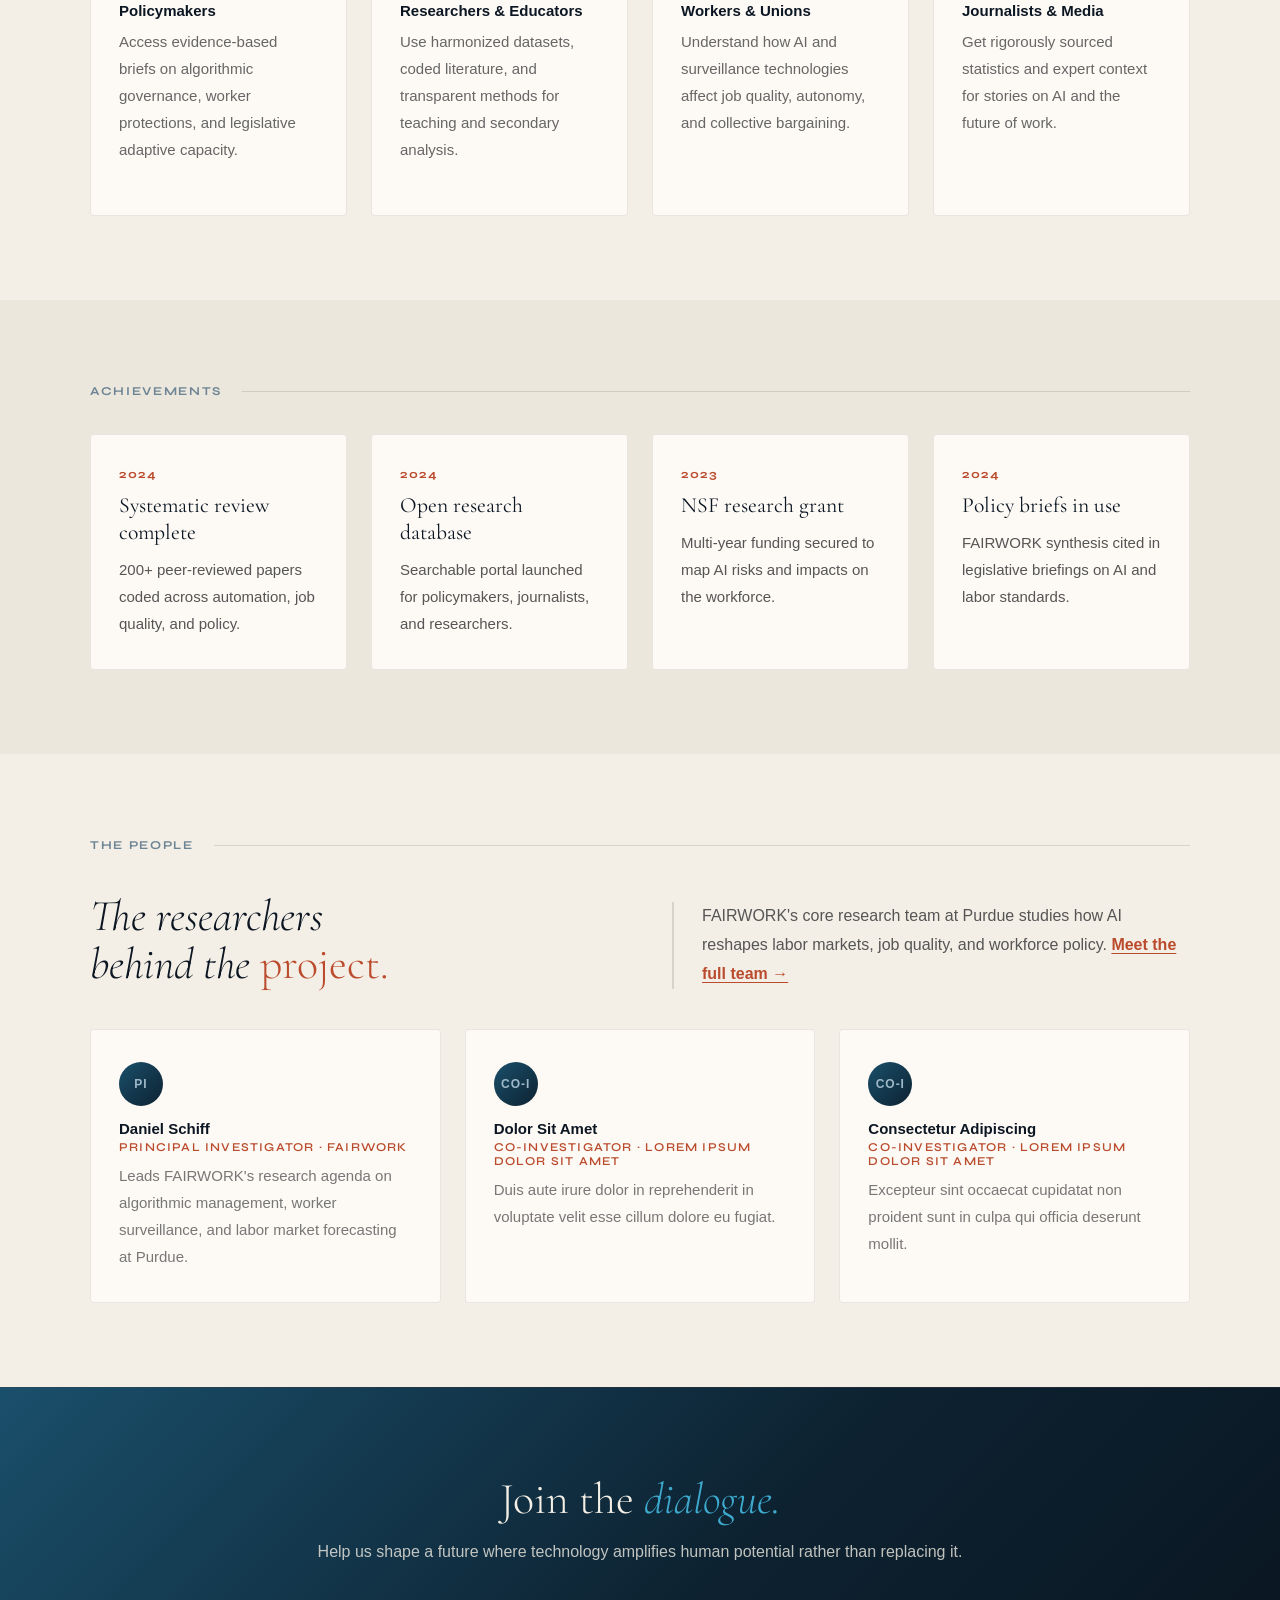
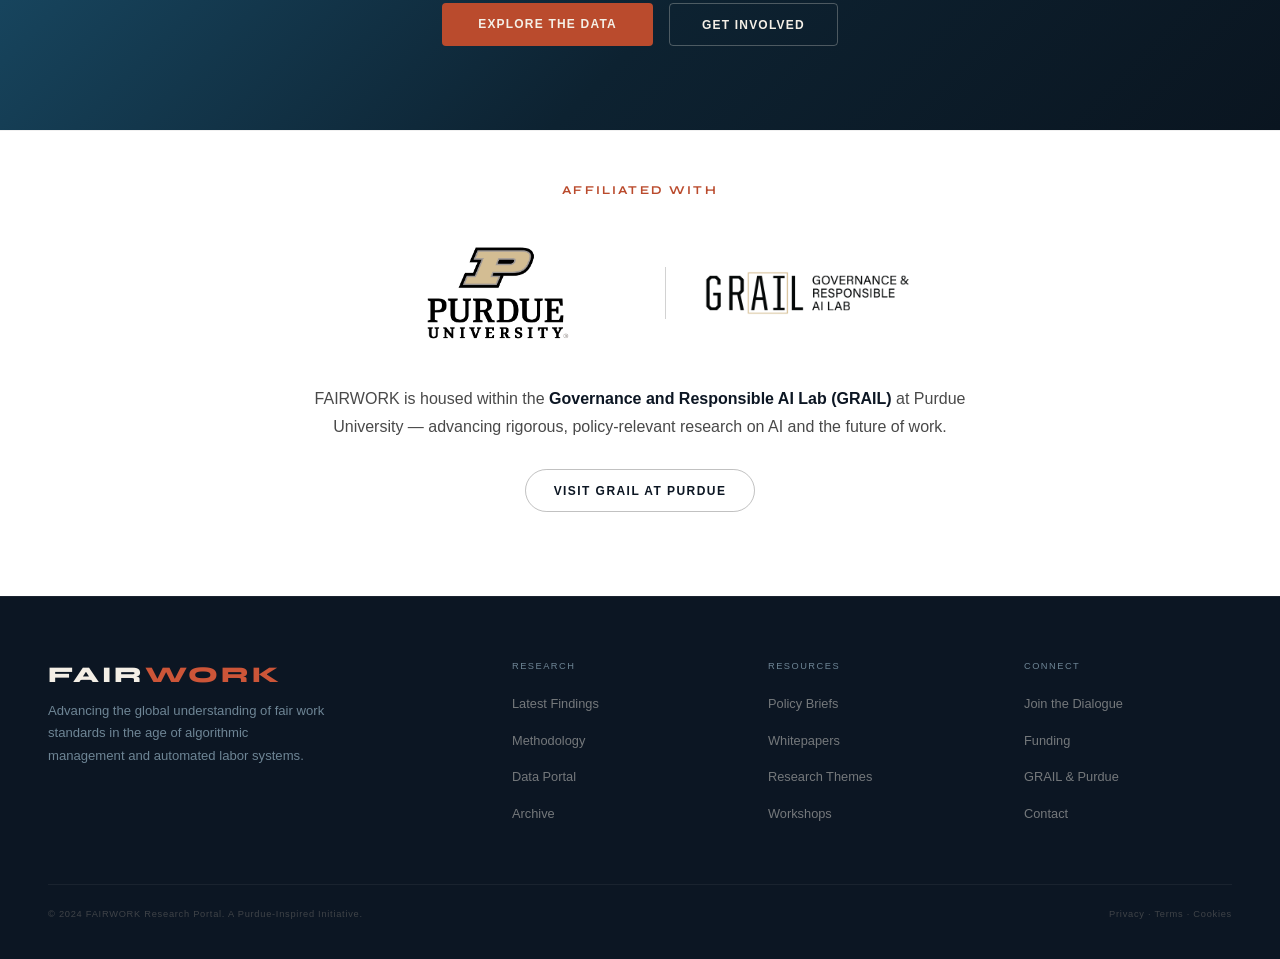
==== commit 9cb76d9c: "wewe" ====
--- a/index.html
+++ b/index.html
@@ -5,36 +5,56 @@
 <meta name="viewport" content="width=device-width, initial-scale=1.0">
 <title>FAIRWORK — Forecasting AI Risks and Impacts on the Workforce</title>
 <link rel="preconnect" href="https://fonts.googleapis.com">
-<link href="https://fonts.googleapis.com/css2?family=Cormorant+Garamond:ital,wght@0,300;0,400;0,600;1,300;1,400;1,600&family=Syne:wght@400;600;700;800&family=DM+Mono:wght@300;400;500&display=swap" rel="stylesheet">
+<link href="https://fonts.googleapis.com/css2?family=Cormorant+Garamond:ital,wght@0,300;0,400;0,600;1,300;1,400;1,600&family=Syne:wght@400;600;700;800&display=swap" rel="stylesheet">
+<link href="https://fonts.googleapis.com/css2?family=Material+Symbols+Outlined:opsz,wght,FILL,GRAD@24,400,0,0&display=swap" rel="stylesheet">
 <link rel="stylesheet" href="css/styles.css">
 </head>
 <body>
 
-<nav>
+<a class="skip-link" href="#main">Skip to main content</a>
+
+<nav aria-label="Main navigation">
   <div class="nav-logo"><a href="index.html">FAIR<span>WORK</span></a></div>
-  <ul class="nav-links">
-    <li><a href="about.html">About the Project</a></li>
-    <li><a href="team.html">Meet the Team</a></li>
-    <li><a href="process.html">Research Process</a></li>
+  <button type="button" class="nav-toggle" id="nav-toggle" aria-expanded="false" aria-controls="nav-menu" aria-label="Open menu">
+    <span class="nav-icon" aria-hidden="true">menu</span>
+  </button>
+  <ul class="nav-links" id="nav-menu">
+    <li><a href="#projects">Explore</a></li>
+    <li><a href="#themes">Learn</a></li>
+    <li><a href="about.html">About</a></li>
+    <li><a href="team.html">Team</a></li>
   </ul>
-  <button class="nav-ask-btn" onclick="document.getElementById('ask').scrollIntoView({behavior:'smooth'})">Ask FAIRWORK</button>
 </nav>
+
+<main id="main">
 
 <!-- ═══ HERO ═══ -->
 <section id="what" class="hero">
   <div class="hero-canvas"></div>
   <div class="hero-grid"></div>
-  <div class="hero-body">
-    <div class="hero-kicker">Forecasting AI Risks and Impacts on the Workforce</div>
-    <h1 class="hero-headline">Mapping how <em>artificial intelligence</em><br>is reshaping <strong>work.</strong></h1>
-    <div class="hero-def">
-      <div class="hero-def-bar"></div>
-      <p class="hero-def-text">FAIRWORK synthesizes what the research actually shows about AI and labor — building an open, evidence-based database of occupational exposure, policy responses, and workforce impacts across industries and geographies.</p>
-    </div>
-    <div class="hero-ctas">
-      <a class="btn-primary" href="#projects">Explore Projects</a>
-      <a class="btn-outline" href="#methodology">Our Methodology</a>
-      <a class="btn-outline" onclick="document.getElementById('ask').scrollIntoView({behavior:'smooth'})">Ask FAIRWORK ↓</a>
+  <div class="hero-layout">
+    <div class="hero-body">
+      <div class="hero-kicker">Forecasting AI Risks and Impacts on the Workforce</div>
+      <h1 class="hero-headline">
+        <span>Mapping how</span>
+        <span><em>artificial intelligence</em></span>
+        <span>is reshaping <strong>work.</strong></span>
+      </h1>
+      <div class="hero-def">
+        <div class="hero-def-bar"></div>
+        <p class="hero-def-text">FAIRWORK distills complex algorithmic transitions into actionable intelligence. We study the intersection of workforce ethics, machine learning, and labor quality.</p>
+      </div>
+      <div class="search-wrap">
+        <form class="search-bar search-bar--center" role="search" aria-label="Search FAIRWORK research" onsubmit="event.preventDefault();heroSearch();">
+          <span class="search-icon" aria-hidden="true">search</span>
+          <label class="visually-hidden" for="hero-search">Search</label>
+          <input type="search" class="search-input" id="hero-search" name="q" placeholder="Search research papers, datasets, and findings…" autocomplete="off" enterkeyhint="search">
+        </form>
+      </div>
+      <div class="hero-ctas">
+        <a class="btn-primary" href="#projects">Explore Projects</a>
+        <a class="btn-outline" href="#methodology">Our Methodology</a>
+      </div>
     </div>
   </div>
   <div class="hero-stats">
@@ -58,7 +78,7 @@
     <span class="ticker-item">FT: AI coding assistants raise output but widen skill gaps within software teams</span>
     <span class="ticker-item">Bloomberg: Amazon warehouse AI system triggers fresh NLRB complaint</span>
     <span class="ticker-item">NYT: "AI tools are changing how radiologists read scans — and who hospitals hire"</span>
-    <span class="ticker-item">Reuters: New EU AI Act labor provisions take effect July 2026</span>
+    <span class="ticker-item">Reuters: New EU AI Act labor provisions take effect August 2026</span>
     <span class="ticker-item">The Atlantic: "The jobs AI is actually taking — it's not what you think"</span>
     <span class="ticker-item">WSJ: Goldman Sachs estimates 300M jobs globally face partial automation risk</span>
     <span class="ticker-item">MIT Tech Review: LLMs boost paralegal productivity by 42% in new RCT</span>
@@ -69,427 +89,238 @@
 </div>
 
 <!-- ═══ INSIGHT OF THE MONTH ═══ -->
-<section class="insight-section">
-  <div class="insight-inner">
-    <div class="insight-label-wrap"><span class="eyebrow-fog">Insight of the Month</span></div>
-    <blockquote class="insight-quote reveal">"The invisible friction of surveillance technology often results in a 14% decrease in worker creative autonomy across technical sectors."</blockquote>
-    <div class="insight-meta reveal d1">
-      <div class="insight-attribution">
-        <div class="insight-name">Daniel [Last Name]</div>
-        <div class="insight-title">FAIRWORK Principal Investigator</div>
-      </div>
-      <a class="insight-read-btn" href="#">Read Full Paper →</a>
-    </div>
-    <p class="insight-context reveal d2">This finding highlights the trade-off between efficiency metrics and long-term innovation potential in modern AI-integrated workplaces.</p>
-  </div>
-</section>
-
-<!-- ═══ MISSION & VISION ═══ -->
-<section class="objective-section">
-  <div class="section-header"><span class="eyebrow-fog">Mission &amp; Vision</span><div class="section-rule-dark"></div></div>
-  <div class="objective-intro reveal">
-    <div><div class="obj-big">What we're<br>trying to <em>understand.</em></div></div>
-    <div class="objective-intro-right">
-      <p>The debate over AI and work is loud but often evidence-light. FAIRWORK exists to change that — systematically coding the academic literature, surveying key stakeholders, and mapping the geographic and policy landscape of AI-driven labor market change.</p>
-      <div class="mission-checks">
-        <div class="mission-check"><span class="mc-dot"></span>Empirically validated findings from 200+ peer-reviewed studies</div>
-        <div class="mission-check"><span class="mc-dot"></span>Cross-continental policy frameworks for fair AI implementation</div>
-        <div class="mission-check"><span class="mc-dot"></span>Publicly accessible data and learning resources for all audiences</div>
-      </div>
-    </div>
-  </div>
-  <div class="objective-grid">
-    <div class="obj-card reveal d1"><div class="obj-num">01 / Document</div><div class="obj-title">Build the evidence base</div><div class="obj-desc">Systematically review and code 200+ peer-reviewed papers on AI and labor markets, tracking exposure estimates, outcomes, methods, and industries across time.</div></div>
-    <div class="obj-card reveal d2"><div class="obj-num">02 / Analyze</div><div class="obj-title">Examine policy responses</div><div class="obj-desc">Map regulatory and legislative responses across 12 countries, testing which interventions have evidence behind them and which are still theoretical.</div></div>
-    <div class="obj-card reveal d3"><div class="obj-num">03 / Train</div><div class="obj-title">Develop the next generation</div><div class="obj-desc">Involve undergraduate and graduate researchers in real systematic review work — building skills in evidence synthesis, causal inference, and open science.</div></div>
-  </div>
-</section>
-
-<!-- ═══ CORE RESEARCH THEMES ═══ -->
-<section id="themes" class="themes-section">
-  <div class="section-header"><span class="eyebrow">Core Research Themes</span><div class="section-rule"></div></div>
-  <div class="themes-intro reveal">
-    <div style="font-family:var(--ff-d);font-size:2.2rem;font-weight:300;font-style:italic;line-height:1.15;max-width:520px;">Our multidisciplinary approach covers six critical pillars of the future of work.</div>
-  </div>
-  <div class="themes-grid">
-    <div class="theme-card reveal d1">
-      <div class="theme-num">01</div>
-      <div class="theme-title">Automation</div>
-      <div class="theme-desc">Tracking the pace of task displacement across 42 industry categories with focus on manufacturing, logistics, and service sectors.</div>
-    </div>
-    <div class="theme-card reveal d2">
-      <div class="theme-num">02</div>
-      <div class="theme-title">Skill Transitions</div>
-      <div class="theme-desc">Identifying effective reskilling pathways for workers transitioning into AI-collaborative roles across different education levels and sectors.</div>
-    </div>
-    <div class="theme-card reveal d3">
-      <div class="theme-num">03</div>
-      <div class="theme-title">Job Quality</div>
-      <div class="theme-desc">Measuring psychological well-being and job satisfaction in algorithm-managed environments — beyond displacement to the quality of work that remains.</div>
-    </div>
-    <div class="theme-card reveal d4">
-      <div class="theme-num">04</div>
-      <div class="theme-title">Human-AI Collaboration</div>
-      <div class="theme-desc">Optimizing the interface between human intuition and machine predictive power in high-stakes professional fields.</div>
-    </div>
-    <div class="theme-card reveal d5">
-      <div class="theme-num">05</div>
-      <div class="theme-title">Worker Surveillance</div>
-      <div class="theme-desc">Evaluating the legal and ethical implications of continuous biometric and digital activity monitoring in algorithmic management systems.</div>
-    </div>
-    <div class="theme-card reveal d6">
-      <div class="theme-num">06</div>
-      <div class="theme-title">Policy Responses</div>
-      <div class="theme-desc">Advising governments on legislative adaptive capacity to keep pace with technological change — mapping what works and what doesn't.</div>
-    </div>
-  </div>
-</section>
-
-<!-- ═══ PROJECTS ═══ -->
-<section id="projects" class="projects-section">
-  <div class="section-header"><span class="eyebrow">Our Projects</span><div class="section-rule"></div><span style="font-family:var(--ff-m);font-size:.6rem;letter-spacing:.1em;color:var(--fog);white-space:nowrap;">Click to explore + contribute</span></div>
+<section class="insight">
+  <div class="insight-wrap reveal">
+    <div class="insight-label">Insight of the Month</div>
+    <blockquote class="insight-quote">"The invisible friction of surveillance technology often results in a 14% decrease in worker creative autonomy across technical sectors."</blockquote>
+    <p class="insight-body">This finding highlights the trade-off between efficiency metrics and long-term innovation potential in modern AI-integrated workplaces.</p>
+    <div class="insight-footer">
+      <a class="insight-link" href="#">Read Full Paper</a>
+      <div class="insight-by">
+        <div class="insight-name">Dr. Daniel Schiff</div>
+        <div class="insight-role">Principal Investigator · FAIRWORK</div>
+      </div>
+    </div>
+  </div>
+</section>
+
+<!-- ═══ ONGOING INITIATIVES ═══ -->
+<section id="projects" class="projects">
+  <div class="section-header reveal">
+    <span class="eyebrow">Ongoing Initiatives</span>
+    <div class="section-rule"></div>
+    <span class="projects-hint">Click to explore · learn more</span>
+  </div>
   <div class="projects-grid">
-    <div class="project-card reveal d1" onclick="openProj('p1')">
+    <div class="proj-card reveal d1" onclick="openProj('p2')">
+      <span class="proj-tag">Literature Review</span>
+      <div class="proj-title">Systematic Literature Review (SLR)</div>
+      <div class="proj-desc">Coded peer-reviewed literature on AI and the future of work.</div>
+      <div class="proj-tags">
+        <span>Open Data</span>
+        <span>Codebook</span>
+        <span>Active</span>
+      </div>
+      <div class="proj-contrib">Explore database →</div>
+    </div>
+    <div class="proj-card proj-card--soon reveal d2" onclick="openProj('p1')">
       <span class="proj-tag">Forecasting</span>
       <div class="proj-title">AI Exposure Forecasting Database</div>
-      <div class="proj-desc">A harmonized dataset linking occupational AI exposure scores across major measurement frameworks — from Frey &amp; Osborne to GPT-era task-based models.</div>
-      <div class="proj-status status-active"><div class="proj-status-dot"></div><span class="proj-status-text">Active · Updated bi-weekly</span></div>
-      <div class="proj-contrib">Interested in contributing? →</div>
-    </div>
-    <div class="project-card reveal d2" onclick="openProj('p2')">
-      <span class="proj-tag">Literature Review</span>
-      <div class="proj-title">Systematic Literature Review (SLR)</div>
-      <div class="proj-desc">214 peer-reviewed papers coded across 40+ variables — methodology, industry, geography, frame valence, and outcome type — forming the core of our evidence base.</div>
-      <div class="proj-status status-active"><div class="proj-status-dot"></div><span class="proj-status-text">Active · 214 papers</span></div>
-      <div class="proj-contrib">Join our coding team →</div>
-    </div>
-    <div class="project-card reveal d3" onclick="openProj('p3')">
+      <div class="proj-desc">Harmonized occupational AI exposure measures.</div>
+      <div class="proj-tags">
+        <span>Forecasting</span>
+        <span>Coming Soon</span>
+      </div>
+      <div class="proj-contrib">Learn more →</div>
+    </div>
+    <div class="proj-card proj-card--soon reveal d3" onclick="openProj('p3')">
       <span class="proj-tag">Experiment</span>
       <div class="proj-title">Stakeholder Survey Experiment</div>
-      <div class="proj-desc">A preregistered 6-arm experiment testing how conflicting AI evidence affects policy support among workers, managers, and policymakers. Wave 1 complete (n=1,200).</div>
-      <div class="proj-status status-recruit"><div class="proj-status-dot"></div><span class="proj-status-text">Recruiting Wave 2 Respondents</span></div>
-      <div class="proj-contrib">Participate in Wave 2 →</div>
-    </div>
-    <div class="project-card reveal d4" onclick="openProj('p4')">
-      <span class="proj-tag">Geography</span>
-      <div class="proj-title">Geographic Inequality Analysis</div>
-      <div class="proj-desc">County-level mapping of AI exposure risk against labor market resilience indicators — identifying which communities face disproportionate structural disruption.</div>
-      <div class="proj-status status-active"><div class="proj-status-dot"></div><span class="proj-status-text">Active · US coverage complete</span></div>
-      <div class="proj-contrib">Collaborate on international data →</div>
-    </div>
-    <div class="project-card reveal d5" onclick="openProj('p5')">
-      <span class="proj-tag">Policy</span>
-      <div class="proj-title">Policy Response Mapping</div>
-      <div class="proj-desc">Coding AI-related legislation, regulation, and workforce policy across 12 countries — building a structured database linking policy design to labor market context.</div>
-      <div class="proj-status status-recruit"><div class="proj-status-dot"></div><span class="proj-status-text">Recruiting Research Assistants</span></div>
-      <div class="proj-contrib">Help us code policy documents →</div>
-    </div>
-    <div class="project-card reveal d6" onclick="openProj('p6')">
-      <span class="proj-tag">Worker Voice</span>
-      <div class="proj-title">Worker Voice Initiative</div>
-      <div class="proj-desc">Qualitative interviews and focus groups with workers in high-exposure sectors — centering lived experience alongside quantitative exposure estimates.</div>
-      <div class="proj-status status-planned"><div class="proj-status-dot"></div><span class="proj-status-text">Launching Q3 2026</span></div>
-      <div class="proj-contrib">Express interest →</div>
-    </div>
-  </div>
-</section>
-
-<!-- ═══ FEATURED PUBLICATIONS ═══ -->
-<section id="publications" class="pubs-section">
-  <div class="section-header"><span class="eyebrow-fog">Featured Publications</span><div class="section-rule-dark"></div><a href="#" class="pubs-archive-link">Browse Archive →</a></div>
-  <div class="pubs-intro reveal" style="font-family:var(--ff-d);font-size:1.8rem;font-weight:300;font-style:italic;line-height:1.2;max-width:560px;margin-bottom:3rem;">The latest synthesis from our global network of research fellows.</div>
-  <div class="pubs-grid">
-    <div class="pub-card reveal d1">
-      <div class="pub-meta"><span class="pub-type">Policy Brief</span><span class="pub-date">May 2024</span></div>
-      <div class="pub-title">Algorithmic Governance in the EU</div>
-      <div class="pub-desc">An analysis of the latest regulatory frameworks governing machine-learning implementation in professional services.</div>
-      <a class="pub-link" href="#">Read →</a>
-    </div>
-    <div class="pub-card reveal d2">
-      <div class="pub-meta"><span class="pub-type">Sociology</span><span class="pub-date">April 2024</span></div>
-      <div class="pub-title">The Social Fabric of Remote AI Teams</div>
-      <div class="pub-desc">Investigating how automated scheduling impacts the informal network building of distributed workforces.</div>
-      <a class="pub-link" href="#">Read →</a>
-    </div>
-    <div class="pub-card reveal d3">
-      <div class="pub-meta"><span class="pub-type">Economics</span><span class="pub-date">Mar 2024</span></div>
-      <div class="pub-title">Skill Premium in the Age of Generative AI</div>
-      <div class="pub-desc">Quantifying the shifting value of cognitive vs. emotional intelligence in the knowledge economy.</div>
-      <a class="pub-link" href="#">Read →</a>
-    </div>
-    <div class="pub-card reveal d4">
-      <div class="pub-meta"><span class="pub-type">Labor Economics</span><span class="pub-date">Feb 2024</span></div>
-      <div class="pub-title">Geographic Disparity in AI Exposure</div>
-      <div class="pub-desc">Rural service economies bear disproportionate risk as AI diffuses unevenly across metropolitan and non-metropolitan labor markets.</div>
-      <a class="pub-link" href="#">Read →</a>
-    </div>
-    <div class="pub-card reveal d5">
-      <div class="pub-meta"><span class="pub-type">Causal Inference</span><span class="pub-date">Jan 2024</span></div>
-      <div class="pub-title">Does Conflicting Evidence Reduce Policy Support?</div>
-      <div class="pub-desc">A preregistered experiment showing exposure to conflicting AI labor market evidence reduces workforce policy support by ~14 percentage points.</div>
-      <a class="pub-link" href="#">Read →</a>
-    </div>
-    <div class="pub-card reveal d6">
-      <div class="pub-meta"><span class="pub-type">Methodology</span><span class="pub-date">Dec 2023</span></div>
-      <div class="pub-title">Harmonizing AI Exposure Measures</div>
-      <div class="pub-desc">A crosswalk linking seven major occupational AI exposure measures — reconciling divergent predictions through a unified task-based framework.</div>
-      <a class="pub-link" href="#">Read →</a>
-    </div>
-  </div>
-</section>
-
-<!-- ═══ METHODOLOGY ═══ -->
-<section id="methodology" class="method-section">
-  <div class="section-header"><span class="eyebrow-fog">How We Work</span><div class="section-rule-dark"></div></div>
-  <div style="margin-bottom:3.5rem;" class="reveal">
-    <div style="font-family:var(--ff-d);font-size:2.8rem;font-weight:300;font-style:italic;line-height:1.1;max-width:500px;">Rigorous, transparent,<br>replicable research.</div>
-  </div>
-  <div class="method-steps">
-    <div class="method-step reveal d1"><div class="method-step-num">Step 01</div><div class="method-step-title">Search &amp; Screen</div><div class="method-step-desc">Database search across EBSCO, Web of Science, and Google Scholar using a pre-registered PRISMA protocol. Duplicates removed, titles and abstracts screened for inclusion criteria.</div></div>
-    <div class="method-step reveal d2"><div class="method-step-num">Step 02</div><div class="method-step-title">Independent Coding</div><div class="method-step-desc">Two coders independently assign values to 40+ variables per paper — methodology, geography, industry, exposure measure, and outcome framing.</div></div>
-    <div class="method-step reveal d3"><div class="method-step-num">Step 03</div><div class="method-step-title">Reconcile &amp; Validate</div><div class="method-step-desc">Disagreements resolved by consensus or a third reviewer. Inter-rater reliability tracked continuously (Cohen's κ = 0.81 across current corpus).</div></div>
-    <div class="method-step reveal d4"><div class="method-step-num">Step 04</div><div class="method-step-title">Analyze &amp; Visualize</div><div class="method-step-desc">Coded data analyzed for patterns in exposure estimates, framing trends, geographic and sectoral gaps, and policy correlates. Results visualized in our public dashboard.</div></div>
-    <div class="method-step reveal d5"><div class="method-step-num">Step 05</div><div class="method-step-title">Publish Everything</div><div class="method-step-desc">Full codebook, raw data, and analysis code released under CC-BY 4.0. Pre-registration posted before analysis. No selective reporting.</div></div>
-  </div>
-  <div class="method-note reveal">
-    <div class="method-note-card">
-      <div class="mnc-title">Commitment to Transparency</div>
-      <p>All hypotheses are pre-registered before data collection. Our full codebook, inter-rater reliability logs, and raw datasets are publicly available. We flag where findings are preliminary or contested.</p>
-    </div>
-    <div class="method-note-card" style="background:rgba(26,128,174,.08);border:1px solid rgba(26,128,174,.25);">
-      <div class="mnc-title" style="color:var(--teal);">What our data can — and can't — tell you</div>
-      <p style="color:rgba(10,10,10,.6);">Our SLR reflects published academic literature, which skews toward measurable occupations and English-language sources. Exposure estimates show correlation with disruption risk — not guaranteed displacement. We flag contested findings explicitly.</p>
-    </div>
-  </div>
-</section>
-
-<!-- ═══ GRAIL CONNECTION ═══ -->
-<section id="grail" class="grail-section">
-  <div class="section-header"><span class="eyebrow">GRAIL &amp; Purdue</span><div class="section-rule"></div></div>
-  <div class="grail-grid">
-    <div class="reveal">
-      <div class="grail-headline">FAIRWORK is a <em>GRAIL initiative</em> at Purdue University.</div>
-      <p class="grail-body">FAIRWORK operates under the umbrella of GRAIL — the Global Research on AI and Labor initiative — a Purdue University research center dedicated to understanding the societal implications of AI-driven economic transformation.</p>
-      <p class="grail-body">GRAIL brings together faculty across economics, sociology, computer science, and policy to produce interdisciplinary research with real-world impact. FAIRWORK is GRAIL's flagship workforce project, providing the evidence base that informs GRAIL's policy engagement and public communications.</p>
-      <a class="grail-link btn-outline" href="#" target="_blank">Visit GRAIL at Purdue →</a>
-    </div>
-    <div class="grail-card reveal d2">
-      <div class="grail-card-logo">GRAIL</div>
-      <div class="grail-card-sub">Global Research on AI and Labor</div>
-      <div class="grail-card-divider"></div>
-      <div class="grail-card-detail"><span class="gcd-label">Institution</span><span class="gcd-val">Purdue University</span></div>
-      <div class="grail-card-detail"><span class="gcd-label">Focus</span><span class="gcd-val">AI &amp; Societal Impact</span></div>
-      <div class="grail-card-detail"><span class="gcd-label">FAIRWORK Role</span><span class="gcd-val">Flagship Workforce Project</span></div>
-      <div class="grail-card-detail"><span class="gcd-label">Data Access</span><span class="gcd-val">Open · CC-BY 4.0</span></div>
-    </div>
-  </div>
-</section>
-
-<!-- ═══ WHO IS IT FOR ═══ -->
-<section class="audience-section">
-  <div class="section-header"><span class="eyebrow-fog">How to Use FAIRWORK</span><div class="section-rule-dark"></div></div>
+      <div class="proj-desc">Preregistered survey on evidence and policy preferences.</div>
+      <div class="proj-tags">
+        <span>Survey</span>
+        <span>Coming Soon</span>
+      </div>
+      <div class="proj-contrib">Learn more →</div>
+    </div>
+  </div>
+</section>
+
+<!-- ═══ CORE RESEARCH THEMES ═══ -->
+<section class="sec-themes" id="themes">
+  <div class="section-header"><span class="eyebrow-dim">Core Research Themes</span><div class="rule-dim"></div></div>
+  <div class="themes-grid themes--light">
+    <div class="theme-card reveal d1"><div class="theme-num">01</div><div class="theme-title">Automation</div><p class="theme-desc">Tracking the pace of task displacement across 42 industry categories with focus on manufacturing.</p></div>
+    <div class="theme-card reveal d2"><div class="theme-num">02</div><div class="theme-title">Skill Transitions</div><p class="theme-desc">Identifying effective reskilling pathways for workers transitioning into AI-collaborative roles.</p></div>
+    <div class="theme-card reveal d3"><div class="theme-num">03</div><div class="theme-title">Job Quality</div><p class="theme-desc">Measuring psychological well-being and job satisfaction in algorithm-managed environments.</p></div>
+    <div class="theme-card reveal d4"><div class="theme-num">04</div><div class="theme-title">Human–AI Collaboration</div><p class="theme-desc">Optimizing the interface between human intuition and machine predictive power in high-stakes fields.</p></div>
+    <div class="theme-card reveal d5"><div class="theme-num">05</div><div class="theme-title">Worker Surveillance</div><p class="theme-desc">Evaluating the legal and ethical implications of continuous biometric and digital activity monitoring.</p></div>
+    <div class="theme-card reveal d6"><div class="theme-num">06</div><div class="theme-title">Policy Responses</div><p class="theme-desc">Advising governments on legislative adaptive capacity to keep pace with technological change.</p></div>
+  </div>
+</section>
+
+<!-- ═══ HOW WE WORK & HOW TO USE ═══ -->
+<section id="methodology" class="method">
+  <div class="section-header"><span class="eyebrow-dim">How We Work &amp; How to Use FAIRWORK</span><div class="rule-dim"></div></div>
+  <div class="method-lead reveal">
+    <div class="method-tagline">Rigorous, transparent,<br>replicable research.</div>
+    <p class="method-copy">FAIRWORK produces open evidence for policymakers, researchers, workers, and journalists. Every dataset ships with a codebook; every method is documented for replication.</p>
+  </div>
+  <div class="method-notes reveal">
+    <div class="note">
+      <div class="note-hd">Commitment to Transparency</div>
+      <p>We publish codebooks, inter-rater reliability scores, and full search protocols alongside every release so findings can be scrutinized and extended by others.</p>
+    </div>
+    <div class="note note--teal">
+      <div class="note-hd">What our data can — and can't — tell you</div>
+      <p>Our evidence maps trends and associations in peer-reviewed research — not causal claims about every workplace. We flag contested findings and methodological limits explicitly.</p>
+    </div>
+    <div class="note note--rust">
+      <div class="note-hd">Open Access Commitment</div>
+      <p>Public datasets, transparent methods, and freely available resources. Every dataset ships with a codebook; CC-BY licensed data available for researchers and educators.</p>
+    </div>
+  </div>
   <div class="audience-grid">
-    <div class="audience-card reveal d1"><div class="aud-title">Policymakers</div><div class="aud-desc">Evidence to ground AI workforce policy in what research actually shows, not projections or anecdote.</div><ul class="aud-uses"><li>Benchmark national AI policy against international responses</li><li>Access exposure data disaggregated by region and sector</li><li>Cite pre-registered, peer-reviewed findings</li></ul></div>
-    <div class="audience-card reveal d2"><div class="aud-title">Researchers &amp; Educators</div><div class="aud-desc">Open datasets, codebooks, and a structured literature corpus for building on or teaching from.</div><ul class="aud-uses"><li>Download coded SLR data with full variable documentation</li><li>Replicate or extend our exposure harmonization framework</li><li>Use our protocol as a template for your own SLR</li></ul></div>
-    <div class="audience-card reveal d3"><div class="aud-title">Workers &amp; Unions</div><div class="aud-desc">Plain-language summaries of what the evidence says about which occupations face real risk — and which don't.</div><ul class="aud-uses"><li>See exposure estimates for specific job categories</li><li>Understand the difference between augmentation and displacement</li><li>Participate in Wave 2 of our stakeholder survey</li></ul></div>
-    <div class="audience-card reveal d4"><div class="aud-title">Journalists &amp; Media</div><div class="aud-desc">Citable, peer-reviewed findings and a research assistant trained on our corpus to answer questions quickly.</div><ul class="aud-uses"><li>Ask FAIRWORK for sourced answers in seconds</li><li>Download data directly for data journalism</li><li>Request a background briefing from the research team</li></ul></div>
+    <div class="audience-card reveal d1"><div class="aud-title">Policymakers</div><div class="aud-desc">Access evidence-based briefs on algorithmic governance, worker protections, and legislative adaptive capacity.</div></div>
+    <div class="audience-card reveal d2"><div class="aud-title">Researchers &amp; Educators</div><div class="aud-desc">Use harmonized datasets, coded literature, and transparent methods for teaching and secondary analysis.</div></div>
+    <div class="audience-card reveal d3"><div class="aud-title">Workers &amp; Unions</div><div class="aud-desc">Understand how AI and surveillance technologies affect job quality, autonomy, and collective bargaining.</div></div>
+    <div class="audience-card reveal d4"><div class="aud-title">Journalists &amp; Media</div><div class="aud-desc">Get rigorously sourced statistics and expert context for stories on AI and the future of work.</div></div>
+  </div>
+</section>
+
+<!-- ═══ ACHIEVEMENTS ═══ -->
+<section id="achievements" class="achieve">
+  <div class="achieve-wrap">
+    <div class="section-header achieve-hd reveal">
+      <span class="eyebrow-dim">Achievements</span>
+      <div class="rule-dim"></div>
+    </div>
+    <div class="achieve-grid">
+      <article class="achieve-card reveal d1">
+        <div class="achieve-yr">2024</div>
+        <h3 class="achieve-title">Systematic review complete</h3>
+        <p class="achieve-desc">200+ peer-reviewed papers coded across automation, job quality, and policy.</p>
+      </article>
+      <article class="achieve-card reveal d2">
+        <div class="achieve-yr">2024</div>
+        <h3 class="achieve-title">Open research database</h3>
+        <p class="achieve-desc">Searchable portal launched for policymakers, journalists, and researchers.</p>
+      </article>
+      <article class="achieve-card reveal d3">
+        <div class="achieve-yr">2023</div>
+        <h3 class="achieve-title">NSF research grant</h3>
+        <p class="achieve-desc">Multi-year funding secured to map AI risks and impacts on the workforce.</p>
+      </article>
+      <article class="achieve-card reveal d4">
+        <div class="achieve-yr">2024</div>
+        <h3 class="achieve-title">Policy briefs in use</h3>
+        <p class="achieve-desc">FAIRWORK synthesis cited in legislative briefings on AI and labor standards.</p>
+      </article>
+    </div>
   </div>
 </section>
 
 <!-- ═══ TEAM ═══ -->
-<section id="team" class="team-section">
-  <div class="section-header"><span class="eyebrow">The People</span><div class="section-rule"></div></div>
+<section id="team" class="team">
+  <div class="section-header"><span class="eyebrow-dim">The People</span><div class="rule-dim"></div></div>
   <div class="team-intro reveal">
     <div class="team-headline">The researchers<br>behind the <em>project.</em></div>
-    <div class="team-intro-text">FAIRWORK is a collaborative research project led by faculty and graduate researchers, with undergraduate RAs playing a central role in coding and analysis. We believe good research training happens on real projects.</div>
-  </div>
-
-  <div class="team-label">Faculty</div>
+    <div class="team-copy">FAIRWORK's core research team at Purdue studies how AI reshapes labor markets, job quality, and workforce policy. <a href="team.html" class="inline-link">Meet the full team →</a></div>
+  </div>
+
   <div class="team-grid">
     <div class="team-card reveal d1">
-      <div class="team-avi" style="font-size:.65rem;letter-spacing:.06em;font-family:var(--ff-m);font-weight:500;color:var(--fog2);">PI</div>
-      <div class="team-name">Faculty Name</div>
-      <div class="team-role">Principal Investigator · Department of [Field]</div>
-      <div class="team-bio">Research interests: AI and labor markets, workforce policy, causal inference in economics.</div>
+      <div class="team-avi">PI</div>
+      <div class="team-name">Daniel Schiff</div>
+      <div class="team-role">Principal Investigator · FAIRWORK</div>
+      <div class="team-bio">Leads FAIRWORK's research agenda on algorithmic management, worker surveillance, and labor market forecasting at Purdue.</div>
     </div>
     <div class="team-card reveal d2">
-      <div class="team-avi" style="font-size:.65rem;letter-spacing:.06em;font-family:var(--ff-m);font-weight:500;color:var(--fog2);">Co-I</div>
-      <div class="team-name">Faculty Name</div>
-      <div class="team-role">Co-Investigator · Department of [Field]</div>
-      <div class="team-bio">Research interests: technology policy, regulatory design, and political economy of automation.</div>
+      <div class="team-avi">Co-I</div>
+      <div class="team-name">Dolor Sit Amet</div>
+      <div class="team-role">Co-Investigator · Lorem ipsum dolor sit amet</div>
+      <div class="team-bio">Duis aute irure dolor in reprehenderit in voluptate velit esse cillum dolore eu fugiat.</div>
     </div>
     <div class="team-card reveal d3">
-      <div class="team-avi" style="font-size:.65rem;letter-spacing:.06em;font-family:var(--ff-m);font-weight:500;color:var(--fog2);">Co-I</div>
-      <div class="team-name">Faculty Name</div>
-      <div class="team-role">Co-Investigator · Department of [Field]</div>
-      <div class="team-bio">Research interests: geographic labor market inequality, GIS methods, and regional economic resilience.</div>
-    </div>
-  </div>
-
-  <div class="team-label">Graduate Researchers</div>
-  <div class="team-grid" style="grid-template-columns:repeat(2,1fr);">
-    <div class="team-card reveal d1">
-      <div class="team-avi" style="font-size:.65rem;letter-spacing:.06em;font-family:var(--ff-m);font-weight:500;color:var(--fog2);">Grad</div>
-      <div class="team-name">Graduate Researcher</div>
-      <div class="team-role">PhD Candidate · [Department]</div>
-      <div class="team-bio">Leads systematic literature review operations and inter-rater reliability protocols.</div>
-    </div>
-    <div class="team-card reveal d2">
-      <div class="team-avi" style="font-size:.65rem;letter-spacing:.06em;font-family:var(--ff-m);font-weight:500;color:var(--fog2);">Grad</div>
-      <div class="team-name">Graduate Researcher</div>
-      <div class="team-role">PhD Candidate · [Department]</div>
-      <div class="team-bio">Manages the stakeholder survey experiment design, pre-registration, and Wave 2 recruitment.</div>
-    </div>
-  </div>
-
-  <div class="team-label">Undergraduate Researchers</div>
-  <div class="team-grid team-grid-6">
-    <div class="team-card reveal d1">
-      <div class="team-avi" style="font-size:.6rem;letter-spacing:.05em;font-family:var(--ff-m);font-weight:500;color:var(--fog2);">UG</div>
-      <div class="team-name">Undergraduate RA</div>
-      <div class="team-role">Undergraduate RA · [Year, Major]</div>
-      <div class="team-bio">SLR coding.</div>
-    </div>
-    <div class="team-card reveal d2">
-      <div class="team-avi" style="font-size:.6rem;letter-spacing:.05em;font-family:var(--ff-m);font-weight:500;color:var(--fog2);">UG</div>
-      <div class="team-name">Undergraduate RA</div>
-      <div class="team-role">Undergraduate RA · [Year, Major]</div>
-      <div class="team-bio">Policy coding.</div>
-    </div>
-    <div class="team-card reveal d3">
-      <div class="team-avi" style="font-size:.6rem;letter-spacing:.05em;font-family:var(--ff-m);font-weight:500;color:var(--fog2);">UG</div>
-      <div class="team-name">Undergraduate RA</div>
-      <div class="team-role">Undergraduate RA · [Year, Major]</div>
-      <div class="team-bio">Data pipeline.</div>
-    </div>
-    <div class="team-card reveal d4">
-      <div class="team-avi" style="font-size:.6rem;letter-spacing:.05em;font-family:var(--ff-m);font-weight:500;color:var(--fog2);">UG</div>
-      <div class="team-name">Undergraduate RA</div>
-      <div class="team-role">Undergraduate RA · [Year, Major]</div>
-      <div class="team-bio">GIS analysis.</div>
-    </div>
-    <div class="team-card reveal d5">
-      <div class="team-avi" style="font-size:.6rem;letter-spacing:.05em;font-family:var(--ff-m);font-weight:500;color:var(--fog2);">UG</div>
-      <div class="team-name">Undergraduate RA</div>
-      <div class="team-role">Undergraduate RA · [Year, Major]</div>
-      <div class="team-bio">Survey operations.</div>
-    </div>
-    <div class="team-card reveal d6">
-      <div class="team-avi" style="font-size:.6rem;letter-spacing:.05em;font-family:var(--ff-m);font-weight:500;color:var(--fog2);">UG</div>
-      <div class="team-name">Undergraduate RA</div>
-      <div class="team-role">Undergraduate RA · [Year, Major]</div>
-      <div class="team-bio">Visualization.</div>
-    </div>
-  </div>
-</section>
-
-<!-- ═══ GET INVOLVED + FUND ═══ -->
-<section id="involve" class="involve-section">
-  <div class="involve-grid">
-
-    <!-- Get Involved -->
-    <div class="involve-panel involve-join reveal">
-      <div class="eyebrow" style="margin-bottom:1.5rem;">Get Involved</div>
-      <h2 class="involve-headline">Join the <em>FAIRWORK</em> project.</h2>
-      <p class="involve-body">We have ongoing opportunities for researchers, coders, policy analysts, and students at all levels. Tell us about your background and interest — we'll follow up with the best fit.</p>
-      <div class="involve-roles">
-        <div class="inv-role"><div class="inv-role-dot status-active"></div><div><strong>Paper Coder</strong> — SLR coding, ~2–5 hrs/week</div></div>
-        <div class="inv-role"><div class="inv-role-dot status-recruit"></div><div><strong>Survey Respondent</strong> — 12-min online survey</div></div>
-        <div class="inv-role"><div class="inv-role-dot status-active"></div><div><strong>GIS / Data Analyst</strong> — Geographic project</div></div>
-        <div class="inv-role"><div class="inv-role-dot status-recruit"></div><div><strong>Policy Coder</strong> — International policy documents</div></div>
-      </div>
-      <div class="involve-form">
-        <input type="text" class="inv-input" id="inv-name" placeholder="Your name">
-        <input type="email" class="inv-input" id="inv-email" placeholder="your@email.com">
-        <input type="text" class="inv-input" id="inv-role" placeholder="Your background / area of interest">
-        <button class="inv-submit" onclick="submitInvolve()">Express Interest →</button>
-      </div>
-    </div>
-
-    <!-- Fund + Subscribe -->
-    <div class="involve-right">
-      <div class="involve-panel involve-fund reveal d2">
-        <div class="eyebrow-fog" style="margin-bottom:1rem;">Support the Research</div>
-        <h3 class="fund-headline">Interested in <em>funding</em> FAIRWORK?</h3>
-        <p class="fund-body">FAIRWORK accepts support from foundations, government agencies, and mission-aligned organizations. All data and findings remain openly published under CC-BY 4.0 — no exclusivity, no paywalls.</p>
-        <a class="fund-btn" href="#">Discuss Funding →</a>
-      </div>
-
-      <div class="involve-panel involve-subscribe reveal d3">
-        <div class="eyebrow-fog" style="margin-bottom:1rem;">Stay Updated</div>
-        <h3 class="sub-headline">Subscribe to <em>FAIRWORK</em> updates.</h3>
-        <p class="sub-body">Get notified when we publish new findings, update the database, release new papers, or open opportunities to work or fund the project.</p>
-        <div class="sub-form">
-          <input type="email" class="sub-input" id="sub-email" placeholder="your@email.com">
-          <button class="sub-btn" onclick="submitSub()">Subscribe →</button>
-        </div>
-        <div class="sub-options">
-          <label class="sub-opt"><input type="checkbox" checked> New research findings</label>
-          <label class="sub-opt"><input type="checkbox" checked> Data &amp; database updates</label>
-          <label class="sub-opt"><input type="checkbox"> Open opportunities to work</label>
-          <label class="sub-opt"><input type="checkbox"> Funding opportunities</label>
-        </div>
-      </div>
-    </div>
-
-  </div>
-</section>
-
-<!-- ═══ ASK FAIRWORK ═══ -->
-<section id="ask" class="ask-section">
-  <div class="ask-inner">
-    <div class="section-header" style="justify-content:center;margin-bottom:1.5rem;"><span class="eyebrow-fog">Q&amp;A</span></div>
-    <h2 class="ask-headline reveal">Ask <em>FAIRWORK</em></h2>
-    <p class="ask-sub reveal d1">Questions answered by an AI trained on our research corpus — 200+ coded papers, 6 active projects, and our key datasets.</p>
-    <div class="ask-api-strip reveal d1">
-      <span class="ask-api-label">API Key</span>
-      <input type="password" class="ask-api-input" id="ask-key" placeholder="sk-ant-… (used only in your browser, never stored)">
-    </div>
-    <div class="ask-wrap reveal d2">
-      <input type="text" class="ask-input" id="ask-input" placeholder="e.g. Which jobs face the highest AI exposure? What does the research say about nurses?" onkeydown="if(event.key==='Enter')doAsk()">
-      <button class="ask-submit" onclick="doAsk()">Ask →</button>
-    </div>
-    <div class="ask-chips reveal d3">
-      <button class="ask-chip" onclick="setQ('Which jobs face the highest AI exposure risk?')">Which jobs are most at risk?</button>
-      <button class="ask-chip" onclick="setQ('What does the research say about AI and wages?')">AI &amp; wages</button>
-      <button class="ask-chip" onclick="setQ('How do different AI exposure measures compare?')">Comparing measures</button>
-      <button class="ask-chip" onclick="setQ('What policy responses have the strongest evidence base?')">Policy evidence</button>
-      <button class="ask-chip" onclick="setQ('What does FAIRWORK research say about healthcare workers and AI?')">Healthcare workers</button>
-      <button class="ask-chip" onclick="setQ('How did you code papers in your systematic literature review?')">How papers are coded</button>
-    </div>
-    <div class="ask-response" id="ask-response">
-      <button class="ask-close" onclick="closeAsk()">✕</button>
-      <div class="ask-resp-label"><div class="ask-resp-dot" id="ask-dot"></div><span id="ask-label">FAIRWORK</span></div>
-      <div class="ask-resp-text" id="ask-text"></div>
-    </div>
+      <div class="team-avi">Co-I</div>
+      <div class="team-name">Consectetur Adipiscing</div>
+      <div class="team-role">Co-Investigator · Lorem ipsum dolor sit amet</div>
+      <div class="team-bio">Excepteur sint occaecat cupidatat non proident sunt in culpa qui officia deserunt mollit.</div>
+    </div>
+  </div>
+</section>
+
+<!-- ═══ JOIN THE DIALOGUE ═══ -->
+<section id="involve" class="dialogue">
+  <div class="dialogue-wrap reveal">
+    <h2 class="dialogue-hd">Join the <em>dialogue.</em></h2>
+    <p class="dialogue-text">Help us shape a future where technology amplifies human potential rather than replacing it.</p>
+    <div class="dialogue-actions">
+      <a class="btn-primary" href="#projects">Explore the Data</a>
+      <button type="button" class="btn-outline" onclick="openInvolve()">Get Involved</button>
+    </div>
+  </div>
+</section>
+
+<!-- (Ask FAIRWORK) — hidden for Phase 2 -->
+<div id="ask" class="ask-section is-hidden" hidden aria-hidden="true">
+  <input type="password" id="ask-key" tabindex="-1">
+  <input type="text" id="ask-input" tabindex="-1">
+  <div id="ask-response"><span id="ask-dot"></span><span id="ask-label"></span><div id="ask-text"></div></div>
+</div>
+
+<!-- ═══ GRAIL & PURDUE ═══ -->
+<section id="grail" class="affil">
+  <div class="affil-wrap reveal">
+    <p class="affil-label">Affiliated with</p>
+    <div class="affil-logos">
+      <a class="affil-logo affil-logo--purdue" href="https://www.purdue.edu/" target="_blank" rel="noopener" aria-label="Purdue University">
+        <img src="images/purdue.jpg" alt="Purdue University logo">
+      </a>
+      <span class="affil-rule" aria-hidden="true"></span>
+      <a class="affil-logo affil-logo--grail" href="https://www.cla.purdue.edu/academic/polsci/research/labs/grail/index.html" target="_blank" rel="noopener" aria-label="GRAIL Lab">
+        <img src="images/grail.png" alt="GRAIL logo">
+      </a>
+    </div>
+    <p class="affil-copy">FAIRWORK is housed within the <strong>Governance and Responsible AI Lab (GRAIL)</strong> at Purdue University — advancing rigorous, policy-relevant research on AI and the future of work.</p>
+    <a class="affil-btn" href="https://www.cla.purdue.edu/academic/polsci/research/labs/grail/index.html" target="_blank" rel="noopener">Visit GRAIL at Purdue</a>
   </div>
 </section>
 
 <!-- ═══ FOOTER ═══ -->
 <footer>
-  <div class="footer-cta">
-    <div class="footer-cta-inner">
-      <div class="footer-cta-text reveal">Help us shape a future where technology amplifies human potential rather than replacing it.</div>
-      <div class="footer-cta-btns reveal d1">
-        <a class="btn-primary" href="#projects">Explore the Data</a>
-        <a class="btn-outline" href="#involve">Get Involved</a>
-      </div>
-    </div>
-  </div>
   <div class="footer-top">
-    <div><div class="footer-brand">FAIR<span>WORK</span></div><p class="footer-tagline">Forecasting AI Risks and Impacts on the Workforce. A GRAIL initiative at Purdue University. Open access. Open data.</p></div>
-    <div><div class="footer-col-head">Navigate</div><ul class="footer-links"><li><a href="#what">About</a></li><li><a href="#projects">Projects</a></li><li><a href="#methodology">Methodology</a></li><li><a href="#team">Team</a></li><li><a href="#ask">Ask FAIRWORK</a></li></ul></div>
-    <div><div class="footer-col-head">Research</div><ul class="footer-links"><li><a href="#">Research Dashboard</a></li><li><a href="#">Literature Explorer</a></li><li><a href="#">Download Data</a></li><li><a href="#">Codebook (PDF)</a></li><li><a href="#publications">Publications</a></li></ul></div>
-    <div><div class="footer-col-head">Connect</div><ul class="footer-links"><li><a href="#">Contact Us</a></li><li><a href="#grail">GRAIL at Purdue</a></li><li><a href="#">GitHub</a></li><li><a href="#">Newsletter</a></li><li><a href="#">Press Inquiries</a></li></ul></div>
-  </div>
-  <div class="footer-bottom"><span class="footer-copy">© 2026 FAIRWORK Research Portal · A Purdue-Inspired Initiative · CC-BY 4.0</span><span class="footer-copy">Independent Research. Global Impact.</span></div>
+    <div><div class="footer-brand">FAIR<span>WORK</span></div><p class="footer-lead">Advancing the global understanding of fair work standards in the age of algorithmic management and automated labor systems.</p></div>
+    <div><div class="footer-hd">Research</div><ul class="footer-links"><li><a href="team.html#publications">Latest Findings</a></li><li><a href="#methodology">Methodology</a></li><li><a href="#projects">Data Portal</a></li><li><a href="team.html#publications">Archive</a></li></ul></div>
+    <div><div class="footer-hd">Resources</div><ul class="footer-links"><li><a href="team.html#publications">Policy Briefs</a></li><li><a href="#">Whitepapers</a></li><li><a href="#themes">Research Themes</a></li><li><a href="#projects">Workshops</a></li></ul></div>
+    <div><div class="footer-hd">Connect</div><ul class="footer-links"><li><a href="#involve">Join the Dialogue</a></li><li><a href="mailto:funding@fairwork.org?subject=Funding%20Interest">Funding</a></li><li><a href="#grail">GRAIL &amp; Purdue</a></li><li><a href="#">Contact</a></li></ul></div>
+  </div>
+  <div class="footer-bottom"><span class="footer-copy">© 2024 FAIRWORK Research Portal. A Purdue-Inspired Initiative.</span><span class="footer-copy">Privacy · Terms · Cookies</span></div>
 </footer>
+</main>
+
+<!-- ═══ GET INVOLVED MODAL ═══ -->
+<div class="modal-bg" id="modal-bg" onclick="closeInvolve()"></div>
+<div class="modal" id="modal" role="dialog" aria-modal="true" aria-labelledby="modal-hd" hidden>
+  <button type="button" class="modal-close" onclick="closeInvolve()" aria-label="Close">✕</button>
+  <h2 class="modal-hd" id="modal-hd">Get Involved</h2>
+  <p class="modal-copy">Tell us how you'd like to contribute to FAIRWORK research.</p>
+  <form class="modal-form" onsubmit="event.preventDefault();this.querySelector('.modal-submit').textContent='✓ Sent — we\'ll be in touch.';this.querySelector('.modal-submit').disabled=true;">
+    <label class="visually-hidden" for="involve-name">Full name</label>
+    <input type="text" class="modal-inp" id="involve-name" name="name" placeholder="Full name" required autocomplete="name">
+    <label class="visually-hidden" for="involve-email">Email</label>
+    <input type="email" class="modal-inp" id="involve-email" name="email" placeholder="Email address" required autocomplete="email">
+    <label class="visually-hidden" for="involve-message">Message</label>
+    <textarea class="modal-inp modal-ta" id="involve-message" name="message" placeholder="Message (optional)" rows="4"></textarea>
+    <button type="submit" class="btn-primary modal-submit">Send</button>
+  </form>
+</div>
 
 <!-- ═══ PROJECT PANEL ═══ -->
 <div class="proj-overlay" id="overlay" onclick="closeProj()"></div>
 <div class="proj-panel" id="panel">
   <div class="proj-panel-head">
-    <div style="font-family:var(--ff-m);font-size:.6rem;letter-spacing:.15em;text-transform:uppercase;color:var(--rust2);" id="panel-tag-head">Project</div>
+    <div class="proj-panel-tag" id="panel-tag-head">Project</div>
     <button class="proj-panel-close" onclick="closeProj()">✕</button>
   </div>
   <div class="proj-panel-body" id="panel-body"></div>
@@ -513,12 +344,12 @@
 // PROJECTS DATA
 // ═════════════════════════════════
 const PD = {
-  p1:{tag:'Forecasting Dataset',title:'AI Exposure Forecasting Database',lead:"A harmonized dataset linking occupational AI exposure scores across major measurement frameworks — Frey & Osborne, Acemoglu & Restrepo, and GPT-era task-based models — enabling direct comparison across methodologies.",about:"Different researchers measure AI exposure in fundamentally different ways. Frey & Osborne ask whether a job can be automated; Acemoglu & Restrepo focus on where AI is actually being deployed; task-based models disaggregate by the cognitive and manual demands of each occupation.\n\nThe FAIRWORK Forecasting Database harmonizes these frameworks into a single occupational crosswalk, so researchers and policymakers can compare estimates, identify where measures diverge, and understand why.",tags:['Occupational Data','Harmonization','Forecasting','Open Data','CC-BY'],roles:[{t:'Data Analyst',d:'Help clean and crosswalk occupational classification systems (SOC, ISCO, O*NET) across datasets.'},{t:'Graduate RA',d:'Extend the harmonization framework to new measurement approaches or country-specific data sources.'},{t:'Developer',d:'Contribute to the public dashboard and API for accessing exposure data.'}],status:'active',cta:'Interested in contributing to this project?'},
-  p2:{tag:'Systematic Literature Review',title:'SLR: Coded AI–Workforce Literature',lead:'214 peer-reviewed papers systematically coded across 40+ variables — study design, industry, geography, exposure measure, outcome type, and frame valence — forming the empirical backbone of FAIRWORK.',about:"Our SLR follows a pre-registered PRISMA protocol. Searches across EBSCO, Web of Science, and Google Scholar yielded 2,400+ initial results; 214 met inclusion criteria after screening and full-text review.\n\nEach paper is coded independently by two researchers, with disagreements resolved by consensus or a third reviewer. Inter-rater reliability is tracked continuously (Cohen's κ = 0.81). The full codebook and dataset are publicly available under CC-BY 4.0.",tags:['Literature Review','PRISMA','Codebook','Open Data','Ongoing'],roles:[{t:'Paper Coder',d:'Code 5–10 papers per week using our structured codebook. Training provided; no prior experience required.'},{t:'Screener',d:'Title and abstract screening for new database sweeps. ~2 hours per week.'},{t:'Methods Reviewer',d:'Assess methodological quality of quantitative studies. Requires graduate-level methods training.'}],status:'active',cta:'Join our coding team'},
-  p3:{tag:'Survey Experiment',title:'Stakeholder Survey Experiment',lead:'A preregistered 6-arm experiment testing how framing conflicting AI evidence affects policy support among workers, managers, and policymakers. Wave 1 complete (n=1,200); Wave 2 recruiting now.',about:"The experiment randomly assigns respondents to one of six evidence framings — ranging from optimistic to pessimistic, with and without uncertainty disclosure — then measures support for five AI workforce policies.\n\nWave 1 key finding: conflicting evidence framing reduced policy support by ~14 percentage points on average, compared to consensus framing. Wave 2 will extend to international samples and test role of source credibility.",tags:['Survey Experiment','Causal Inference','Preregistered','Wave 2 Open'],roles:[{t:'Survey Respondent',d:'Complete a 12-minute online survey. Open to workers, managers, and policy professionals.'},{t:'Organizational Partner',d:'Help recruit respondents from your organization or union. IRB-approved protocol; we handle logistics.'},{t:'Graduate Collaborator',d:'Co-author opportunities for researchers extending the experiment to new populations or countries.'}],status:'recruit',cta:'Participate in Wave 2 or become a recruiting partner'},
-  p4:{tag:'Geography',title:'Geographic Inequality Analysis',lead:"County-level mapping of AI exposure risk against labor market resilience indicators — identifying which U.S. communities face the highest structural risk from AI-driven displacement with the least capacity to absorb it.",about:"Not all high-exposure regions are equally vulnerable. A county with high AI exposure in financial services but a diversified economy differs fundamentally from a rural county whose service jobs face displacement with no local alternatives.\n\nWe combine our occupational exposure database with BLS county-level employment data, educational attainment, wage structures, and industry concentration indices. U.S. county coverage is complete; international extension is in progress.",tags:['Geography','GIS','Labor Markets','Rural Resilience','Open Data'],roles:[{t:'GIS Analyst',d:'Extend the mapping framework to new geographies or add new resilience indicators to the model.'},{t:'International Partner',d:'Help source comparable subnational employment data for non-US countries.'},{t:'Developer',d:'Contribute to the interactive geographic visualization layer of the public dashboard.'}],status:'active',cta:'Collaborate on this project'},
-  p5:{tag:'Policy',title:'Policy Response Mapping',lead:"A structured database of AI-related workforce legislation, regulation, and policy across 12 countries — coded by intervention type, target population, and evidence basis.",about:"Governments are responding to AI and work in very different ways — from algorithmic transparency requirements to retraining subsidies to sector-specific restrictions. But there is little systematic comparison of what exists, how policies are designed, and what evidence they draw on.\n\nWe code policies across a structured taxonomy: intervention type, target sector, legal mechanism, enforcement structure, and citation of evidence. The goal is to enable researchers and policymakers to compare responses and identify gaps.",tags:['Policy','Legislation','Regulatory','International','Recruiting'],roles:[{t:'Policy Coder',d:'Code AI workforce policy documents using our structured taxonomy. Legal background helpful but not required.'},{t:'International RA',d:'Source and translate policy documents from non-English-language jurisdictions.'},{t:'Policy Fellow',d:'Lead coding for a specific country or policy domain as part of a research fellowship.'}],status:'recruit',cta:'Help us code policy documents'},
-  p6:{tag:'Worker Voice',title:'Worker Voice Initiative',lead:"Qualitative interviews and focus groups with workers in high-exposure occupations — centering worker experience alongside quantitative exposure estimates in sectors like logistics, customer service, and legal services.",about:"Quantitative exposure measures tell us which jobs face high AI exposure in aggregate. They don't tell us what workers in those jobs actually experience, fear, or want from policy.\n\nThe Worker Voice Initiative will conduct 80+ semi-structured interviews across three high-exposure sectors, analyzed using grounded theory. Findings will be integrated into the FAIRWORK database and used to calibrate whether exposure measures align with on-the-ground realities.",tags:['Qualitative','Worker Interviews','Grounded Theory','Q3 2026'],roles:[{t:'Participant',d:'Work in a high-exposure occupation (logistics, customer service, legal services, data entry)? We want to hear from you.'},{t:'Union Partner',d:'Help us reach workers through your organization. We follow strict IRB protocols and share all findings.'},{t:'Qualitative Researcher',d:'Co-investigator opportunities for researchers with qualitative methods expertise.'}],status:'planned',cta:'Express interest for when we launch Q3 2026'}
+  p1:{tag:'Forecasting Dataset',title:'AI Exposure Forecasting Database',lead:"Lorem ipsum dolor sit amet, consectetur adipiscing elit, sed do eiusmod tempor incididunt ut labore et dolore magna aliqua ut enim ad minim veniam.",about:"Lorem ipsum dolor sit amet, consectetur adipiscing elit, sed do eiusmod tempor incididunt ut labore et dolore magna aliqua. Ut enim ad minim veniam, quis nostrud exercitation ullamco laboris nisi ut aliquip ex ea commodo consequat.\n\nDuis aute irure dolor in reprehenderit in voluptate velit esse cillum dolore eu fugiat nulla pariatur. Excepteur sint occaecat cupidatat non proident, sunt in culpa qui officia deserunt mollit anim id est laborum.",tags:['Occupational Data','Harmonization','Forecasting','Open Data','Lorem Ipsum'],roles:[{t:'Data Analyst',d:'Lorem ipsum dolor sit amet, consectetur adipiscing elit sed do eiusmod tempor incididunt ut labore.'},{t:'Graduate RA',d:'Duis aute irure dolor in reprehenderit in voluptate velit esse cillum dolore eu fugiat.'},{t:'Developer',d:'Excepteur sint occaecat cupidatat non proident sunt in culpa qui officia deserunt mollit.'}],status:'active',cta:'Interested in contributing to this project?'},
+  p2:{tag:'Systematic Literature Review',title:'SLR: Coded AI–Workforce Literature',lead:'Lorem ipsum dolor sit amet, consectetur adipiscing elit, sed do eiusmod tempor incididunt ut labore et dolore magna aliqua ut enim ad minim veniam quis nostrud.',about:"Lorem ipsum dolor sit amet, consectetur adipiscing elit, sed do eiusmod tempor incididunt ut labore et dolore magna aliqua. Ut enim ad minim veniam, quis nostrud exercitation ullamco laboris nisi ut aliquip.\n\nDuis aute irure dolor in reprehenderit in voluptate velit esse cillum dolore eu fugiat nulla pariatur. Excepteur sint occaecat cupidatat non proident, sunt in culpa qui officia deserunt mollit anim.",tags:['Literature Review','Codebook','Open Data','Peer-Reviewed','Ongoing'],roles:[{t:'Paper Coder',d:'Lorem ipsum dolor sit amet, consectetur adipiscing elit sed do eiusmod tempor incididunt.'},{t:'Screener',d:'Duis aute irure dolor in reprehenderit in voluptate velit esse cillum dolore eu fugiat.'},{t:'Methods Reviewer',d:'Excepteur sint occaecat cupidatat non proident deserunt mollit anim id est laborum.'}],status:'active',cta:'Join our coding team'},
+  p3:{tag:'Survey Experiment',title:'Stakeholder Survey Experiment',lead:'Lorem ipsum dolor sit amet, consectetur adipiscing elit, sed do eiusmod tempor incididunt ut labore et dolore magna aliqua nemo enim ipsam voluptatem.',about:"Lorem ipsum dolor sit amet, consectetur adipiscing elit, sed do eiusmod tempor incididunt ut labore et dolore magna aliqua. Ut enim ad minim veniam, quis nostrud exercitation ullamco laboris.\n\nDuis aute irure dolor in reprehenderit in voluptate velit esse cillum dolore eu fugiat nulla pariatur. Excepteur sint occaecat cupidatat non proident, sunt in culpa qui officia deserunt.",tags:['Survey Experiment','Causal Inference','Preregistered','Wave 2 Recruiting'],roles:[{t:'Survey Respondent',d:'Lorem ipsum dolor sit amet, consectetur adipiscing elit sed eiusmod tempor incididunt labore.'},{t:'Organizational Partner',d:'Duis aute irure dolor in reprehenderit in voluptate esse cillum dolore eu fugiat.'},{t:'Graduate Collaborator',d:'Excepteur sint occaecat cupidatat non proident sunt in culpa officia deserunt mollit.'}],status:'recruit',cta:'Participate in Wave 2 or become a recruiting partner'},
+  p4:{tag:'Geography',title:'Geographic Inequality Analysis',lead:"Lorem ipsum dolor sit amet, consectetur adipiscing elit, sed do eiusmod tempor incididunt ut labore et dolore magna aliqua quis nostrud exercitation.",about:"Lorem ipsum dolor sit amet, consectetur adipiscing elit, sed do eiusmod tempor incididunt ut labore et dolore magna aliqua. Ut enim ad minim veniam, quis nostrud exercitation ullamco laboris nisi.\n\nDuis aute irure dolor in reprehenderit in voluptate velit esse cillum dolore eu fugiat nulla pariatur. Excepteur sint occaecat cupidatat non proident mollit anim.",tags:['Geography','GIS','Labor Markets','Rural','Lorem Ipsum'],roles:[{t:'GIS Analyst',d:'Lorem ipsum dolor sit amet, consectetur adipiscing elit sed do eiusmod tempor incididunt.'},{t:'International Partner',d:'Duis aute irure dolor in reprehenderit in voluptate velit esse cillum dolore fugiat.'},{t:'Developer',d:'Excepteur sint occaecat cupidatat non proident sunt in culpa qui officia deserunt.'}],status:'active',cta:'Collaborate on this project'},
+  p5:{tag:'Policy',title:'Policy Response Mapping',lead:"Lorem ipsum dolor sit amet, consectetur adipiscing elit, sed do eiusmod tempor incididunt ut labore et dolore magna aliqua ut enim veniam.",about:"Lorem ipsum dolor sit amet, consectetur adipiscing elit, sed do eiusmod tempor incididunt ut labore et dolore magna aliqua. Ut enim ad minim veniam, quis nostrud exercitation ullamco.\n\nDuis aute irure dolor in reprehenderit in voluptate velit esse cillum dolore eu fugiat nulla pariatur. Excepteur sint occaecat cupidatat non proident deserunt mollit.",tags:['Policy','Legislation','Regulatory','Lorem Ipsum','Recruiting'],roles:[{t:'Policy Coder',d:'Lorem ipsum dolor sit amet, consectetur adipiscing elit sed do eiusmod tempor.'},{t:'International RA',d:'Duis aute irure dolor in reprehenderit in voluptate esse cillum dolore eu fugiat.'},{t:'Policy Fellow',d:'Excepteur sint occaecat cupidatat non proident sunt in culpa qui officia mollit.'}],status:'recruit',cta:'Help us code policy documents'},
+  p6:{tag:'Worker Voice',title:'Worker Voice Initiative',lead:"Lorem ipsum dolor sit amet, consectetur adipiscing elit, sed do eiusmod tempor incididunt ut labore et dolore magna aliqua nemo enim voluptatem.",about:"Lorem ipsum dolor sit amet, consectetur adipiscing elit, sed do eiusmod tempor incididunt ut labore et dolore magna aliqua. Ut enim ad minim veniam, quis nostrud exercitation ullamco laboris.\n\nDuis aute irure dolor in reprehenderit in voluptate velit esse cillum dolore eu fugiat nulla pariatur. Excepteur sint occaecat cupidatat non proident sunt in culpa deserunt.",tags:['Qualitative','Worker Interviews','Focus Groups','Launching Q3 2026'],roles:[{t:'Participant',d:'Lorem ipsum dolor sit amet, consectetur adipiscing elit sed do eiusmod tempor incididunt.'},{t:'Union Partner',d:'Duis aute irure dolor in reprehenderit in voluptate velit esse cillum dolore.'},{t:'Qualitative Researcher',d:'Excepteur sint occaecat cupidatat non proident sunt culpa qui officia deserunt mollit.'}],status:'planned',cta:'Express interest for when we launch Q3 2026'}
 };
 
 const statusBadge = {active:{c:'#4ADE80',l:'Active project'},recruit:{c:'#E6BF4A',l:'Recruiting contributors'},planned:{c:'#8C877F',l:'Launching Q3 2026'}};
@@ -530,7 +361,7 @@
   document.getElementById('panel-body').innerHTML = `
     <div class="panel-kicker">${p.tag}</div>
     <div class="panel-title">${p.title}</div>
-    <div style="display:inline-flex;align-items:center;gap:.5rem;margin-bottom:1.75rem;font-family:var(--ff-m);font-size:.6rem;letter-spacing:.1em;text-transform:uppercase;color:${sb.c};">
+    <div style="display:inline-flex;align-items:center;gap:.5rem;margin-bottom:1.75rem;font-family:var(--ff-u);font-size:.6rem;letter-spacing:.1em;text-transform:uppercase;color:${sb.c};">
       <span style="width:6px;height:6px;border-radius:50%;background:${sb.c};${p.status!=='planned'?'animation:pulse 2s infinite':''}"></span>${sb.l}
     </div>
     <div class="panel-lead">${p.lead}</div>
@@ -555,35 +386,34 @@
   document.getElementById('panel').classList.remove('open');
   document.body.style.overflow = '';
 }
-document.addEventListener('keydown', e => { if(e.key==='Escape') closeProj(); });
-
-// ═════════════════════════════════
-// GET INVOLVED FORM
-// ═════════════════════════════════
-function submitInvolve() {
-  const btn = document.querySelector('.inv-submit');
-  const email = document.getElementById('inv-email').value.trim();
-  if(!email){document.getElementById('inv-email').focus();return;}
-  btn.textContent = '✓ Received — we\'ll be in touch.';
-  btn.style.background = '#2D6A4F';
-  btn.disabled = true;
-}
-
-function submitSub() {
-  const btn = document.querySelector('.sub-btn');
-  const email = document.getElementById('sub-email').value.trim();
-  if(!email){document.getElementById('sub-email').focus();return;}
-  btn.textContent = '✓ Subscribed';
-  btn.style.background = '#2D6A4F';
-  btn.disabled = true;
+document.addEventListener('keydown', e => {
+  if (e.key === 'Escape') { closeProj(); closeInvolve(); }
+});
+
+function openInvolve() {
+  const modal = document.getElementById('modal');
+  const overlay = document.getElementById('modal-bg');
+  modal.hidden = false;
+  overlay.classList.add('open');
+  modal.classList.add('open');
+  document.body.style.overflow = 'hidden';
+  document.getElementById('involve-name').focus();
+}
+function closeInvolve() {
+  const modal = document.getElementById('modal');
+  const overlay = document.getElementById('modal-bg');
+  modal.hidden = true;
+  overlay.classList.remove('open');
+  modal.classList.remove('open');
+  document.body.style.overflow = '';
 }
 
 // ═════════════════════════════════
 // ASK FAIRWORK
 // ═════════════════════════════════
-const SYS = `You are FAIRWORK, an AI research assistant for the FAIRWORK project — Forecasting AI Risks and Impacts on the Workforce — a GRAIL initiative at Purdue University.
-
-The FAIRWORK project investigates how artificial intelligence is reshaping labor markets, job structures, and workforce policy. Through systematic review and qualitative coding of hundreds of academic studies, the project builds a structured database mapping key trends in AI-driven automation, job displacement, skill shifts, and worker well-being. The research also examines policy responses including regulation, education, and worker protections.
+const SYS = `You are FAIRWORK, an AI research assistant for the FAIRWORK project — Forecasting AI Risks and Impacts on the Workforce — a Purdue-inspired initiative within the GRAIL research network.
+
+The FAIRWORK project investigates how artificial intelligence is reshaping labor markets, job structures, and workforce policy. Through systematic review and qualitative coding of hundreds of academic studies, the project builds a structured database mapping key trends in AI-driven automation, job displacement, skill shifts, and worker well-being. The research also examines policy responses including regulation, education, and worker protections. Undergraduate researchers play a central role in the coding and analysis process.
 
 Key datasets:
 1. Forecasting/Exposure Database: Harmonized occupational AI exposure measures (Frey & Osborne, Acemoglu & Restrepo, GPT-era task-based models)
@@ -599,6 +429,20 @@
 Always be precise about what evidence shows vs. does not show. Flag contested findings. Distinguish correlation from causation. Keep responses to 3-5 sentences (simple) or 1-2 paragraphs (complex). Write clearly for non-academic audiences.`;
 
 function setQ(t){document.getElementById('ask-input').value=t;document.getElementById('ask-input').focus();}
+
+function heroSearch() {
+  const q = document.getElementById('hero-search').value.trim();
+  if (!q) return;
+  /* (Ask FAIRWORK) — Phase 2 */
+}
+
+document.getElementById('nav-toggle').addEventListener('click', function () {
+  const open = this.getAttribute('aria-expanded') === 'true';
+  this.setAttribute('aria-expanded', String(!open));
+  this.setAttribute('aria-label', open ? 'Open menu' : 'Close menu');
+  this.querySelector('.nav-icon').textContent = open ? 'menu' : 'close';
+  document.getElementById('nav-menu').classList.toggle('open', !open);
+});
 
 async function doAsk() {
   const q = document.getElementById('ask-input').value.trim();
@@ -612,7 +456,7 @@
     resp.classList.add('visible');
     dot.style.background='var(--gold2)';dot.style.animation='none';
     lbl.textContent='Setup needed';
-    txt.innerHTML='To use Ask FAIRWORK, enter your Anthropic API key above (starts with <code style="font-family:var(--ff-m);font-size:.85em;color:var(--rust2)">sk-ant-</code>). It\'s used only in your browser and never stored. <a href="https://console.anthropic.com" target="_blank" style="color:var(--rust2);text-decoration:underline;">Get a key at console.anthropic.com →</a>';
+    txt.innerHTML='To use Ask FAIRWORK, enter your Anthropic API key above (starts with <code style="font-family:var(--ff-u);font-size:.85em;color:var(--rust2)">sk-ant-</code>). It\'s used only in your browser and never stored. <a href="https://console.anthropic.com" target="_blank" style="color:var(--rust2);text-decoration:underline;">Get a key at console.anthropic.com →</a>';
     return;
   }
   resp.classList.add('visible');
@@ -635,8 +479,9 @@
     txt.textContent=`Could not get a response: ${e.message}. Check your API key and try again.`;
   }
 }
-function closeAsk(){document.getElementById('ask-response').classList.remove('visible');document.getElementById('ask-text').textContent='';}
-document.getElementById('ask-key').addEventListener('keydown',e=>{if(e.key==='Enter')document.getElementById('ask-input').focus();});
+function closeAsk(){const r=document.getElementById('ask-response');if(r)r.classList.remove('visible');const t=document.getElementById('ask-text');if(t)t.textContent='';}
+const askKey=document.getElementById('ask-key');
+if(askKey)askKey.addEventListener('keydown',e=>{if(e.key==='Enter')document.getElementById('ask-input')?.focus();});
 </script>
 </body>
 </html>
--- a/css/styles.css
+++ b/css/styles.css
@@ -1,3 +1,5 @@
+@import url("fonts.css");
+
 :root {
   --ink:    #0C1623;
   --ink2:   #0D2231;
@@ -12,9 +14,20 @@
   --fog2:   #9FB8C8;
   --white:  #FDFAF5;
   --teal:   #1A80AE;
+  --ff-body: 'Acumin Pro', 'Franklin Gothic Medium', 'Franklin Gothic', 'ITC Franklin Gothic', Arial, sans-serif;
   --ff-d: 'Cormorant Garamond', Georgia, serif;
   --ff-u: 'Syne', sans-serif;
-  --ff-m: 'DM Mono', monospace;
+  --text-base: 1rem;
+  --text-sm: 0.9375rem;
+  --text-xs: 0.8125rem;
+  --text-label: 0.75rem;
+  --type-section: clamp(2rem, 3.5vw, 2.75rem);
+  --type-card: 1.35rem;
+  --type-pullquote: clamp(1.5rem, 2.8vw, 2rem);
+  --type-page-title: clamp(2.4rem, 4.5vw, 3.75rem);
+  --section-y: 5.25rem;
+  --block-gap: 2.5rem;
+  --content-leading: 1.8;
   --ease: cubic-bezier(.16,1,.3,1);
 }
 
@@ -34,9 +47,32 @@
 body {
   background: var(--ink);
   color: var(--cream);
-  font-family: var(--ff-u);
+  font-family: var(--ff-body);
   overflow-x: hidden;
   -webkit-font-smoothing: antialiased;
+}
+
+/* Body copy: Acumin Pro. Headlines: Cormorant. UI labels: Syne. */
+p,
+li,
+.section-intro,
+.hero-def-text,
+.pubs-intro,
+.panel-lead,
+.objective-intro-right p,
+.team-copy,
+.method-copy,
+.insight-body,
+.theme-desc,
+.achieve-desc,
+.team-bio,
+.dialogue-text,
+.pub-desc,
+.proj-desc,
+.note p,
+.page-hero p {
+  font-family: var(--ff-body);
+  line-height: var(--content-leading);
 }
 
 a {
@@ -56,6 +92,61 @@
 textarea,
 select {
   font-family: inherit;
+}
+
+/* ACCESSIBILITY */
+.skip-link {
+  position: absolute;
+  top: -100px;
+  left: 1rem;
+  z-index: 999;
+  padding: .65rem 1rem;
+  background: var(--rust);
+  color: var(--cream);
+  font-size: .75rem;
+  font-weight: 700;
+  letter-spacing: .06em;
+  text-transform: uppercase;
+  border-radius: 2px;
+}
+
+.skip-link:focus {
+  top: 1rem;
+  outline: 2px solid var(--gold2);
+  outline-offset: 2px;
+}
+
+.visually-hidden {
+  position: absolute;
+  width: 1px;
+  height: 1px;
+  padding: 0;
+  margin: -1px;
+  overflow: hidden;
+  clip: rect(0, 0, 0, 0);
+  white-space: nowrap;
+  border: 0;
+}
+
+:focus-visible {
+  outline: 2px solid var(--gold2);
+  outline-offset: 2px;
+}
+
+@media (prefers-reduced-motion: reduce) {
+  *,
+  *::before,
+  *::after {
+    animation-duration: 0.01ms !important;
+    animation-iteration-count: 1 !important;
+    transition-duration: 0.01ms !important;
+    scroll-behavior: auto !important;
+  }
+
+  .reveal {
+    opacity: 1;
+    transform: none;
+  }
 }
 
 /* NAV */
@@ -152,6 +243,24 @@
   background: var(--rust2);
 }
 
+.nav-toggle {
+  display: none;
+  align-items: center;
+  justify-content: center;
+  width: 44px;
+  height: 44px;
+  border: 1px solid rgba(244,239,230,.15);
+  border-radius: 2px;
+  color: var(--cream);
+  flex-shrink: 0;
+}
+
+.nav-icon {
+  font-family: 'Material Symbols Outlined';
+  font-size: 1.35rem;
+  font-variation-settings: 'FILL' 0, 'wght' 400, 'GRAD' 0, 'opsz' 24;
+}
+
 /* REVEAL */
 .reveal {
   opacity: 0;
@@ -173,19 +282,32 @@
 
 /* SECTION UTILS */
 .eyebrow {
-  font-family: var(--ff-m);
-  font-size: .62rem;
-  letter-spacing: .2em;
+  font-family: var(--ff-u);
+  font-size: var(--text-label);
+  font-weight: 700;
+  letter-spacing: .14em;
   text-transform: uppercase;
   color: var(--rust2);
 }
 
-.eyebrow-fog {
-  font-family: var(--ff-m);
-  font-size: .62rem;
-  letter-spacing: .2em;
-  text-transform: uppercase;
-  color: var(--fog);
+.eyebrow-dim {
+  font-family: var(--ff-u);
+  font-size: var(--text-label);
+  font-weight: 700;
+  letter-spacing: .14em;
+  text-transform: uppercase;
+  color: var(--fog);
+}
+
+.inline-link {
+  color: var(--rust);
+  text-decoration: underline;
+  text-underline-offset: 3px;
+  font-weight: 600;
+}
+
+.inline-link:hover {
+  color: var(--rust2);
 }
 
 .section-rule {
@@ -194,7 +316,7 @@
   flex: 1;
 }
 
-.section-rule-dark {
+.rule-dim {
   height: 1px;
   background: rgba(10,10,10,.12);
   flex: 1;
@@ -203,19 +325,27 @@
 .section-header {
   display: flex;
   align-items: center;
-  gap: 1.5rem;
-  margin-bottom: 3.5rem;
+  gap: 1.25rem;
+  margin-bottom: 2.5rem;
+}
+
+.section-intro {
+  font-size: var(--text-base);
+  line-height: var(--content-leading);
+  color: #555;
+  margin-bottom: 2.25rem;
+  max-width: 560px;
 }
 
 .btn-primary {
-  padding: .9rem 2.5rem;
+  padding: .85rem 2.25rem;
   background: var(--rust);
   color: var(--cream);
-  font-size: .7rem;
+  font-size: var(--text-label);
   font-weight: 700;
   letter-spacing: .1em;
   text-transform: uppercase;
-  border-radius: 2px;
+  border-radius: 4px;
   transition: background .2s, transform .15s;
   display: inline-block;
 }
@@ -226,15 +356,15 @@
 }
 
 .btn-outline {
-  padding: .9rem 2.2rem;
+  padding: .85rem 2rem;
   border: 1px solid rgba(244,239,230,.22);
   color: var(--fog2);
-  font-size: .7rem;
+  font-size: var(--text-label);
   font-weight: 600;
   letter-spacing: .1em;
   text-transform: uppercase;
-  border-radius: 2px;
-  transition: border-color .2s, color .2s;
+  border-radius: 4px;
+  transition: border-color .2s, color .2s, background .2s;
   display: inline-block;
 }
 
@@ -273,39 +403,117 @@
   background-size: 72px 72px;
 }
 
+.hero-layout {
+  position: relative;
+  z-index: 1;
+  min-height: calc(100vh - 120px);
+  padding-top: 7rem;
+}
+
+.search-bar {
+  display: flex;
+  align-items: center;
+  gap: .5rem;
+  padding: .35rem .35rem .35rem 1rem;
+  background: var(--white);
+  border: 1px solid rgba(244,239,230,.35);
+  border-radius: 999px;
+  box-shadow: 0 8px 32px rgba(0,0,0,.18);
+}
+
+.search-wrap {
+  width: 100%;
+  max-width: 580px;
+  margin: 2rem 0 1.25rem;
+  opacity: 0;
+  transform: translateY(14px);
+  animation: up .8s var(--ease) .45s forwards;
+}
+
+.search-bar--center {
+  width: 100%;
+}
+
+.search-bar:focus-within {
+  border-color: var(--gold2);
+  box-shadow: 0 8px 32px rgba(0,0,0,.18), 0 0 0 3px rgba(26,128,174,.25);
+}
+
+.search-icon {
+  font-family: 'Material Symbols Outlined';
+  font-size: 1.25rem;
+  color: var(--fog);
+  flex-shrink: 0;
+  font-variation-settings: 'FILL' 0, 'wght' 400, 'GRAD' 0, 'opsz' 24;
+}
+
+.search-input {
+  flex: 1;
+  min-width: 0;
+  border: none;
+  outline: none;
+  background: none;
+  font-size: .95rem;
+  color: var(--ink);
+  padding: .65rem 0;
+  min-height: 44px;
+}
+
+.search-input::placeholder {
+  color: var(--fog);
+}
+
 .hero-body {
   display: flex;
   flex-direction: column;
   justify-content: center;
-  padding-top: 9rem;
-  padding-bottom: 3rem;
+  padding-bottom: 2rem;
   position: relative;
   z-index: 1;
+  max-width: 720px;
 }
 
 .hero-kicker {
-  font-family: var(--ff-m);
-  font-size: .62rem;
-  letter-spacing: .22em;
+  font-family: var(--ff-u);
+  font-size: var(--text-label);
+  font-weight: 700;
+  letter-spacing: .14em;
   text-transform: uppercase;
   color: var(--rust2);
-  margin-bottom: 2rem;
+  margin-bottom: 1.4rem;
   opacity: 0;
   transform: translateY(10px);
   animation: up .7s var(--ease) .15s forwards;
 }
 
 .hero-headline {
+  display: grid;
+  gap: .12rem;
   font-family: var(--ff-d);
   font-size: clamp(3.2rem, 7.5vw, 7.2rem);
   font-weight: 300;
   line-height: 1.02;
-  letter-spacing: -.02em;
+  letter-spacing: -.03em;
   max-width: 820px;
-  margin-bottom: 2.25rem;
+  margin-bottom: 1.6rem;
   opacity: 0;
   transform: translateY(22px);
   animation: up .95s var(--ease) .25s forwards;
+}
+
+.hero-headline span {
+  display: inline-block;
+  white-space: nowrap;
+}
+
+@media (max-width: 760px) {
+  .hero-headline {
+    gap: .08rem;
+  }
+
+  .hero-headline span {
+    white-space: normal;
+  }
 }
 
 .hero-headline em {
@@ -336,20 +544,27 @@
 }
 
 .hero-def-text {
-  font-family: var(--ff-d);
-  font-size: 1.25rem;
-  font-weight: 300;
-  line-height: 1.7;
-  color: rgba(244,239,230,.7);
+  font-size: var(--text-base);
+  font-weight: 400;
+  line-height: 1.75;
+  color: rgba(244,239,230,.75);
 }
 
 .hero-ctas {
   display: flex;
   gap: 1rem;
   align-items: center;
+  flex-wrap: wrap;
   opacity: 0;
   transform: translateY(10px);
   animation: up .7s var(--ease) .6s forwards;
+}
+
+.hero-bracket-note {
+  font-size: .62rem;
+  letter-spacing: .12em;
+  text-transform: uppercase;
+  color: rgba(244,239,230,.35);
 }
 
 .hero-stats {
@@ -391,8 +606,9 @@
 }
 
 .stat-lbl {
-  font-family: var(--ff-m);
-  font-size: .6rem;
+  font-family: var(--ff-u);
+  font-size: var(--text-label);
+  font-weight: 600;
   letter-spacing: .12em;
   text-transform: uppercase;
   color: var(--fog);
@@ -424,7 +640,6 @@
   display: flex;
   align-items: center;
   padding: 0 1.5rem;
-  font-family: var(--ff-m);
   font-size: .62rem;
   font-weight: 500;
   letter-spacing: .15em;
@@ -469,11 +684,930 @@
   to { transform: translateX(-50%); }
 }
 
-/* OBJECTIVE */
-.objective-section {
+/* ACHIEVEMENTS */
+.achieve {
+  background: var(--warm);
+  color: var(--ink);
+  padding: var(--section-y) 3rem;
+}
+
+.achieve-wrap {
+  max-width: 1100px;
+  margin: 0 auto;
+}
+
+.achieve-hd {
+  margin-bottom: 2.25rem;
+}
+
+.achieve-grid {
+  display: grid;
+  grid-template-columns: repeat(4, 1fr);
+  gap: 1.5rem;
+}
+
+.achieve-card {
+  padding: 2rem 1.75rem;
+  background: var(--white);
+  border: 1px solid rgba(10,10,10,.08);
+  border-radius: 4px;
+  transition: background .25s, border-color .25s, box-shadow .25s;
+}
+
+.achieve-card:hover {
+  border-color: rgba(186,75,45,.2);
+  box-shadow: 0 8px 28px rgba(10,10,10,.06);
+}
+
+.achieve-yr {
+  font-family: var(--ff-u);
+  font-size: var(--text-label);
+  font-weight: 700;
+  letter-spacing: .14em;
+  text-transform: uppercase;
+  color: var(--rust);
+  margin-bottom: .65rem;
+}
+
+.achieve-title {
+  font-family: var(--ff-d);
+  font-size: var(--type-card);
+  font-weight: 400;
+  line-height: 1.25;
+  color: var(--ink);
+  margin-bottom: .65rem;
+}
+
+.achieve-desc {
+  font-size: var(--text-sm);
+  line-height: var(--content-leading);
+  color: #555;
+}
+
+/* INSIGHT OF THE MONTH */
+.insight {
+  background: var(--warm);
+  color: var(--ink);
+  padding: var(--section-y) 3rem;
+}
+
+.insight-wrap {
+  max-width: 820px;
+  margin: 0 auto;
+}
+
+.insight-label {
+  font-family: var(--ff-u);
+  font-size: var(--text-label);
+  font-weight: 700;
+  letter-spacing: .14em;
+  text-transform: uppercase;
+  color: var(--rust);
+  margin-bottom: 1.5rem;
+}
+
+.insight-quote {
+  font-family: var(--ff-d);
+  font-size: var(--type-pullquote);
+  font-weight: 300;
+  font-style: italic;
+  line-height: 1.5;
+  color: var(--ink);
+  margin-bottom: 1.5rem;
+  border: none;
+  padding: 0;
+}
+
+.insight-body {
+  font-size: var(--text-base);
+  line-height: var(--content-leading);
+  color: #444;
+  margin-bottom: 2.25rem;
+  max-width: 640px;
+}
+
+.insight-footer {
+  display: flex;
+  align-items: flex-end;
+  justify-content: space-between;
+  gap: 2rem;
+  flex-wrap: wrap;
+  padding-top: 1.75rem;
+  border-top: 1px solid rgba(10,10,10,.1);
+}
+
+.insight-link {
+  font-size: var(--text-label);
+  font-weight: 700;
+  letter-spacing: .14em;
+  text-transform: uppercase;
+  color: var(--rust);
+  text-decoration: underline;
+  text-underline-offset: 4px;
+}
+
+.insight-name {
+  font-weight: 700;
+  font-size: var(--text-sm);
+  color: var(--ink);
+}
+
+.insight-role {
+  font-family: var(--ff-u);
+  font-size: var(--text-label);
+  font-weight: 600;
+  letter-spacing: .1em;
+  text-transform: uppercase;
+  color: var(--fog);
+  margin-top: .2rem;
+}
+
+/* CORE RESEARCH THEMES */
+.themes-section {
+  background: var(--ink2);
+  padding: 6rem 3rem;
+}
+
+.themes-intro {
+  font-size: var(--text-base);
+  color: #555;
+  margin: -2rem 0 2.5rem;
+  max-width: 520px;
+}
+
+.themes-grid {
+  display: grid;
+  grid-template-columns: repeat(3, 1fr);
+  gap: 2px;
+  background: rgba(244,239,230,.04);
+}
+
+.theme-card {
+  background: var(--ink2);
+  padding: 2.25rem 2rem;
+  transition: background .25s;
+  position: relative;
+}
+
+.theme-card:hover {
+  background: #122033;
+}
+
+.theme-card::before {
+  content: '';
+  position: absolute;
+  top: 0;
+  left: 0;
+  right: 0;
+  height: 2px;
+  background: var(--rust);
+  transform: scaleX(0);
+  transform-origin: left;
+  transition: transform .35s var(--ease);
+}
+
+.theme-card:hover::before {
+  transform: scaleX(1);
+}
+
+.theme-num {
+  font-family: var(--ff-u);
+  font-size: var(--text-label);
+  font-weight: 700;
+  letter-spacing: .14em;
+  color: var(--rust2);
+  margin-bottom: 1rem;
+}
+
+.theme-title {
+  font-family: var(--ff-d);
+  font-size: var(--type-card);
+  font-weight: 400;
+  color: var(--cream);
+  margin-bottom: .65rem;
+}
+
+.theme-desc {
+  font-size: var(--text-sm);
+  line-height: 1.7;
+  color: rgba(244,239,230,.75);
+}
+
+/* THEMES ON CREAM (homepage mission) */
+.themes-block {
+  margin: 4rem 0;
+}
+
+.sec-themes .themes-intro {
+  margin-bottom: 2.25rem;
+}
+
+.themes--light {
+  display: grid;
+  grid-template-columns: repeat(3, 1fr);
+  gap: 1.5rem;
+  background: transparent;
+}
+
+.themes--light .theme-card {
+  background: var(--white);
+  border: 1px solid rgba(10,10,10,.08);
+  border-radius: 4px;
+  padding: 2rem 1.75rem;
+  transition: background .25s, border-color .25s, box-shadow .25s;
+}
+
+.themes--light .theme-card:hover {
+  background: var(--white);
+  border-color: rgba(186,75,45,.2);
+  box-shadow: 0 8px 28px rgba(10,10,10,.06);
+}
+
+.themes--light .theme-num {
+  font-family: var(--ff-u);
+  font-size: var(--text-label);
+  font-weight: 700;
+  letter-spacing: .14em;
+  color: var(--rust);
+  margin-bottom: .65rem;
+}
+
+.themes--light .theme-title {
+  font-family: var(--ff-d);
+  font-size: var(--type-card);
+  font-weight: 400;
+  color: var(--ink);
+  margin-bottom: .75rem;
+}
+
+.themes--light .theme-desc {
+  font-size: var(--text-sm);
+  line-height: var(--content-leading);
+  color: #555;
+}
+
+/* FEATURED PUBLICATIONS */
+.pubs-section {
   background: var(--cream);
   color: var(--ink);
   padding: 6rem 3rem;
+}
+
+.pubs-intro {
+  font-size: var(--text-base);
+  line-height: 1.75;
+  color: #666;
+  margin: -2rem 0 2.5rem;
+  max-width: 520px;
+}
+
+.pubs-archive-link {
+  font-size: var(--text-label);
+  font-weight: 700;
+  letter-spacing: .12em;
+  text-transform: uppercase;
+  color: var(--rust);
+  white-space: nowrap;
+  display: flex;
+  align-items: center;
+  gap: .35rem;
+  flex-shrink: 0;
+  transition: color .2s;
+}
+
+.pubs-archive-link:hover {
+  color: var(--rust2);
+}
+
+.pubs-archive-link span {
+  font-family: 'Material Symbols Outlined';
+  font-size: .9rem;
+  font-variation-settings: 'FILL' 0, 'wght' 400, 'GRAD' 0, 'opsz' 20;
+}
+
+.pubs-grid {
+  display: grid;
+  grid-template-columns: repeat(3, 1fr);
+  gap: 2px;
+  background: rgba(10,10,10,.08);
+}
+
+.pub-card {
+  background: var(--white);
+  display: flex;
+  flex-direction: column;
+  cursor: pointer;
+  transition: background .25s;
+  min-height: 100%;
+}
+
+.pub-card:hover {
+  background: var(--warm);
+}
+
+.pub-img {
+  width: 100%;
+  height: 200px;
+  flex-shrink: 0;
+  background-size: cover;
+  background-position: center;
+  filter: grayscale(1);
+  transition: filter .3s;
+}
+
+.pub-card:hover .pub-img {
+  filter: grayscale(.25);
+}
+
+.pub-body {
+  padding: 1.75rem 1.5rem 2rem;
+  display: flex;
+  flex-direction: column;
+  flex: 1;
+}
+
+.pub-meta {
+  display: flex;
+  align-items: center;
+  gap: .45rem;
+  margin-bottom: .75rem;
+}
+
+.pub-type,
+.pub-date {
+  font-size: .52rem;
+  letter-spacing: .14em;
+  text-transform: uppercase;
+  color: var(--rust);
+}
+
+.pub-sep {
+  font-size: .4rem;
+  color: var(--rust);
+  opacity: .55;
+}
+
+.pub-title {
+  font-family: var(--ff-d);
+  font-size: 1.25rem;
+  font-weight: 600;
+  line-height: 1.25;
+  color: var(--ink);
+  margin-bottom: .6rem;
+}
+
+.pub-desc {
+  font-size: .82rem;
+  line-height: 1.65;
+  color: #666;
+  margin-top: auto;
+}
+
+/* OBJECTIVE + GRAIL */
+.objective-grail {
+  margin-top: 5rem;
+  padding-top: 1rem;
+}
+
+.objective-grail-inner {
+  display: grid;
+  grid-template-columns: 1.15fr 1fr;
+  gap: 2px;
+  background: rgba(10,10,10,.08);
+}
+
+.objective-grail-copy {
+  background: var(--white);
+  padding: 2.75rem 2.5rem;
+}
+
+.objective-grail-title {
+  font-family: var(--ff-d);
+  font-size: var(--type-section);
+  font-weight: 300;
+  line-height: 1.15;
+  color: var(--ink);
+  margin-bottom: 1rem;
+}
+
+.objective-grail-title em {
+  font-style: italic;
+  color: var(--rust);
+}
+
+.objective-grail-text {
+  font-size: var(--text-base);
+  line-height: 1.75;
+  color: #555;
+  margin-bottom: 1.75rem;
+  max-width: 520px;
+}
+
+.objective-grail-stats {
+  display: grid;
+  grid-template-columns: 1fr;
+  gap: 2px;
+  background: rgba(10,10,10,.08);
+}
+
+.objective-grail-stats .obj-card {
+  height: 100%;
+}
+
+/* PROJECTS 3-col */
+.projects-intro {
+  font-size: .85rem;
+  color: var(--fog);
+  margin: -2rem 0 2rem;
+}
+
+.projects-grid-3 {
+  grid-template-columns: repeat(3, 1fr);
+}
+
+/* ENGAGE (combined join / subscribe) */
+.engage-section {
+  background: linear-gradient(135deg, var(--slate) 0%, var(--ink2) 100%);
+  padding: 5rem 3rem;
+  border-top: 1px solid rgba(244,239,230,.08);
+}
+
+.engage-inner {
+  display: grid;
+  grid-template-columns: 1.1fr 1fr;
+  gap: 4rem;
+  align-items: start;
+  max-width: 1100px;
+  margin: 0 auto;
+}
+
+.engage-headline {
+  font-family: var(--ff-d);
+  font-size: var(--type-section);
+  font-weight: 300;
+  line-height: 1.15;
+  color: var(--cream);
+  margin-bottom: .75rem;
+}
+
+.engage-headline em {
+  font-style: italic;
+  color: var(--gold2);
+}
+
+.engage-text {
+  font-size: var(--text-base);
+  line-height: 1.75;
+  color: var(--fog);
+  margin-bottom: 1.5rem;
+  max-width: 440px;
+}
+
+.engage-quick-links {
+  display: flex;
+  flex-direction: column;
+  gap: .5rem;
+}
+
+.engage-link {
+  font-size: .62rem;
+  letter-spacing: .1em;
+  text-transform: uppercase;
+  color: var(--gold2);
+  transition: color .2s;
+}
+
+.engage-link:hover {
+  color: var(--cream);
+}
+
+.engage-form {
+  display: flex;
+  flex-direction: column;
+  gap: .6rem;
+  padding-top: .5rem;
+}
+
+.engage-inp {
+  width: 100%;
+  background: rgba(244,239,230,.05);
+  border: 1px solid rgba(244,239,230,.15);
+  border-radius: 2px;
+  padding: .75rem 1rem;
+  color: var(--cream);
+  font-size: .85rem;
+  outline: none;
+  transition: border-color .2s;
+}
+
+.engage-inp:focus {
+  border-color: var(--rust2);
+}
+
+.engage-inp::placeholder {
+  color: var(--fog);
+}
+
+.engage-select {
+  appearance: none;
+  cursor: pointer;
+}
+
+.engage-submit {
+  margin-top: .35rem;
+  width: 100%;
+  text-align: center;
+}
+
+.engage-privacy {
+  font-size: .55rem;
+  letter-spacing: .06em;
+  color: var(--fog);
+  text-align: center;
+}
+
+/* GET INVOLVED (legacy) */
+.involve-section {
+  background: var(--warm);
+  color: var(--ink);
+  padding: 6rem 3rem;
+}
+
+.involve-inner {
+  display: grid;
+  grid-template-columns: 1fr 1fr;
+  gap: 4rem;
+  align-items: start;
+}
+
+.involve-headline {
+  font-family: var(--ff-d);
+  font-size: var(--type-section);
+  font-weight: 300;
+  line-height: 1.1;
+  margin-bottom: 1rem;
+}
+
+.involve-headline em {
+  font-style: italic;
+  color: var(--rust);
+}
+
+.involve-text {
+  font-size: var(--text-base);
+  line-height: 1.75;
+  color: #555;
+  margin-bottom: 1rem;
+}
+
+.involve-phase-note {
+  font-size: .58rem;
+  letter-spacing: .08em;
+  color: var(--fog);
+}
+
+.involve-form {
+  display: flex;
+  flex-direction: column;
+  gap: .6rem;
+}
+
+.involve-inp {
+  width: 100%;
+  background: var(--white);
+  border: 1px solid rgba(10,10,10,.12);
+  border-radius: 2px;
+  padding: .7rem 1rem;
+  font-size: .85rem;
+  color: var(--ink);
+  outline: none;
+  transition: border-color .2s;
+}
+
+.involve-inp:focus {
+  border-color: var(--rust);
+}
+
+.involve-select {
+  appearance: none;
+  cursor: pointer;
+}
+
+.involve-textarea {
+  resize: vertical;
+  min-height: 80px;
+}
+
+.involve-submit {
+  margin-top: .5rem;
+}
+
+/* FUNDING */
+.funding-section {
+  background: var(--rust);
+  padding: 5rem 3rem;
+  color: var(--cream);
+}
+
+.funding-inner {
+  display: grid;
+  grid-template-columns: 1.5fr 1fr;
+  gap: 3rem;
+  align-items: center;
+  max-width: 1000px;
+}
+
+.funding-eyebrow {
+  font-size: .6rem;
+  letter-spacing: .18em;
+  text-transform: uppercase;
+  color: rgba(253,250,245,.7);
+  margin-bottom: .75rem;
+}
+
+.funding-headline {
+  font-family: var(--ff-d);
+  font-size: var(--type-section);
+  font-weight: 300;
+  line-height: 1.15;
+  margin-bottom: 1rem;
+}
+
+.funding-headline em {
+  font-style: italic;
+}
+
+.funding-text {
+  font-size: var(--text-base);
+  line-height: 1.75;
+  color: rgba(253,250,245,.85);
+}
+
+.funding-btn {
+  background: var(--ink);
+  display: inline-block;
+  margin-bottom: .75rem;
+}
+
+.funding-btn:hover {
+  background: var(--ink2);
+}
+
+.funding-note {
+  font-size: .58rem;
+  letter-spacing: .06em;
+  color: rgba(253,250,245,.6);
+}
+
+/* SUBSCRIBE */
+.subscribe-section {
+  background: var(--ink2);
+  padding: 5rem 3rem;
+}
+
+.subscribe-inner {
+  display: grid;
+  grid-template-columns: 1.2fr 1fr;
+  gap: 4rem;
+  align-items: start;
+}
+
+.subscribe-headline {
+  font-family: var(--ff-d);
+  font-size: var(--type-section);
+  font-weight: 300;
+  line-height: 1.15;
+  color: var(--cream);
+  margin-bottom: .75rem;
+}
+
+.subscribe-headline em {
+  font-style: italic;
+  color: var(--gold2);
+}
+
+.subscribe-text {
+  font-size: .85rem;
+  line-height: 1.7;
+  color: var(--fog);
+  margin-bottom: 1.25rem;
+}
+
+.subscribe-topics {
+  list-style: none;
+  display: flex;
+  flex-direction: column;
+  gap: .4rem;
+}
+
+.subscribe-topics li {
+  font-size: .62rem;
+  letter-spacing: .06em;
+  color: rgba(244,239,230,.45);
+  padding-left: 1rem;
+  position: relative;
+}
+
+.subscribe-topics li::before {
+  content: '→';
+  position: absolute;
+  left: 0;
+  color: var(--rust2);
+}
+
+.subscribe-form {
+  display: flex;
+  flex-direction: column;
+  gap: .75rem;
+  padding-top: 3rem;
+}
+
+.subscribe-inp {
+  width: 100%;
+  background: rgba(244,239,230,.05);
+  border: 1px solid rgba(244,239,230,.15);
+  border-radius: 2px;
+  padding: .85rem 1rem;
+  color: var(--cream);
+  font-size: .88rem;
+  outline: none;
+}
+
+.subscribe-inp:focus {
+  border-color: var(--rust2);
+}
+
+.subscribe-inp::placeholder {
+  color: var(--fog);
+}
+
+.subscribe-privacy {
+  font-size: .55rem;
+  letter-spacing: .06em;
+  color: var(--fog);
+}
+
+/* JOIN THE DIALOGUE */
+.dialogue {
+  background:
+    linear-gradient(135deg, var(--slate) 0%, var(--ink2) 55%, #0a1520 100%);
+  color: var(--cream);
+  padding: var(--section-y) 3rem;
+  border-top: 1px solid rgba(244,239,230,.08);
+}
+
+.dialogue-wrap {
+  text-align: center;
+  max-width: 680px;
+  margin: 0 auto;
+}
+
+.dialogue-hd {
+  font-family: var(--ff-d);
+  font-size: var(--type-section);
+  font-weight: 300;
+  color: var(--cream);
+  margin-bottom: .75rem;
+}
+
+.dialogue-hd em {
+  font-style: italic;
+  color: var(--gold2);
+}
+
+.dialogue-text {
+  font-size: var(--text-base);
+  line-height: var(--content-leading);
+  color: rgba(244,239,230,.78);
+  margin-bottom: 2.25rem;
+}
+
+.dialogue-actions {
+  display: flex;
+  gap: 1rem;
+  justify-content: center;
+  flex-wrap: wrap;
+}
+
+.dialogue .btn-outline {
+  border-color: rgba(244,239,230,.28);
+  color: var(--cream);
+}
+
+.dialogue .btn-outline:hover {
+  background: var(--cream);
+  color: var(--ink);
+  border-color: var(--cream);
+}
+
+/* GRAIL & PURDUE AFFILIATE BANNER */
+.affil {
+  background: #ffffff;
+  color: var(--ink);
+  padding: var(--section-y) 3rem;
+  border-top: 1px solid rgba(10,10,10,.06);
+}
+
+.affil-wrap {
+  max-width: 900px;
+  margin: 0 auto;
+  text-align: center;
+}
+
+.affil-label {
+  font-family: var(--ff-u);
+  font-size: var(--text-label);
+  font-weight: 700;
+  letter-spacing: .18em;
+  text-transform: uppercase;
+  color: var(--rust);
+  margin-top: -2.2rem;
+  margin-bottom: 1.6rem;
+}
+
+.affil-logos {
+  display: flex;
+  align-items: center;
+  justify-content: center;
+  flex-wrap: nowrap;
+  gap: 1.6rem 2.2rem;
+  margin-bottom: 1.6rem;
+}
+
+.affil-logo {
+  display: inline-flex;
+  align-items: center;
+  justify-content: center;
+  min-height: 6rem;
+}
+
+.affil-logo img {
+  max-height: 9.35rem;
+  width: auto;
+  max-width: 16.5rem;
+  object-fit: contain;
+  display: block;
+  filter: brightness(1.02);
+}
+
+.affil-logo--grail img {
+  max-height: 5rem;
+}
+
+.affil-rule {
+  width: 1px;
+  height: 3.25rem;
+  background: rgba(10,10,10,.18);
+}
+
+.affil-copy {
+  font-size: var(--text-base);
+  line-height: 1.75;
+  color: rgba(10,10,10,.74);
+  max-width: 660px;
+  margin: 0 auto 1.75rem;
+}
+
+.affil-copy strong {
+  color: var(--ink);
+  font-weight: 600;
+}
+
+.affil-btn {
+  display: inline-flex;
+  align-items: center;
+  gap: .35rem;
+  padding: .85rem 1.75rem;
+  border: 1px solid rgba(10,10,10,.25);
+  border-radius: 999px;
+  font-size: var(--text-label);
+  font-weight: 700;
+  letter-spacing: .12em;
+  text-transform: uppercase;
+  color: var(--ink);
+  transition: background .2s, border-color .2s, color .2s;
+}
+
+.affil-btn:hover {
+  background: var(--ink);
+  color: var(--cream);
+  border-color: var(--ink);
+}
+
+/* OBJECTIVE */
+.sec-themes {
+  background: var(--cream);
+  color: var(--ink);
+  padding: var(--section-y) 3rem;
+  max-width: none;
+}
+
+.sec-themes > .section-header,
+.sec-themes > .themes-grid,
+.sec-themes > .grail-brief {
+  max-width: 1100px;
+  margin-left: auto;
+  margin-right: auto;
 }
 
 .objective-intro {
@@ -487,7 +1621,7 @@
 .obj-big {
   font-family: var(--ff-d);
   font-size: 3.5rem;
-  font-weight: 300;
+  font-weight: 600;
   line-height: 1.1;
   font-style: italic;
 }
@@ -498,10 +1632,8 @@
 }
 
 .objective-intro-right p {
-  font-family: var(--ff-d);
-  font-size: 1.15rem;
-  font-weight: 300;
-  line-height: 1.85;
+  font-size: var(--text-base);
+  line-height: 1.75;
   color: #444;
 }
 
@@ -542,7 +1674,6 @@
 }
 
 .obj-num {
-  font-family: var(--ff-m);
   font-size: .62rem;
   letter-spacing: .15em;
   text-transform: uppercase;
@@ -563,10 +1694,128 @@
   color: #666;
 }
 
+/* GRAIL BRIEF (legacy) */
+.grail-brief {
+  margin-top: 2.5rem;
+  padding-top: 2rem;
+  border-top: 1px solid rgba(10,10,10,.08);
+}
+
+.grail-brief-text {
+  font-size: var(--text-sm);
+  line-height: 1.75;
+  color: #555;
+  max-width: 720px;
+}
+
+/* GET INVOLVED MODAL */
+.modal-bg {
+  position: fixed;
+  inset: 0;
+  background: rgba(12,22,35,.72);
+  z-index: 500;
+  opacity: 0;
+  pointer-events: none;
+  transition: opacity .3s;
+}
+
+.modal-bg.open {
+  opacity: 1;
+  pointer-events: auto;
+}
+
+.modal {
+  position: fixed;
+  top: 50%;
+  left: 50%;
+  transform: translate(-50%, -48%) scale(.96);
+  z-index: 501;
+  width: min(440px, calc(100% - 2rem));
+  background: var(--cream);
+  color: var(--ink);
+  padding: 2rem 2rem 2.25rem;
+  border-radius: 4px;
+  box-shadow: 0 24px 64px rgba(0,0,0,.35);
+  opacity: 0;
+  pointer-events: none;
+  transition: opacity .3s, transform .3s var(--ease);
+}
+
+.modal.open {
+  opacity: 1;
+  pointer-events: auto;
+  transform: translate(-50%, -50%) scale(1);
+}
+
+.modal-close {
+  position: absolute;
+  top: 1rem;
+  right: 1rem;
+  font-size: 1rem;
+  color: var(--fog);
+  padding: .25rem;
+}
+
+.modal-hd {
+  font-family: var(--ff-d);
+  font-size: 2rem;
+  font-weight: 400;
+  margin-bottom: .5rem;
+}
+
+.modal-copy {
+  font-size: var(--text-sm);
+  line-height: 1.65;
+  color: #555;
+  margin-bottom: 1.25rem;
+}
+
+.modal-form {
+  display: flex;
+  flex-direction: column;
+  gap: .65rem;
+}
+
+.modal-inp {
+  width: 100%;
+  background: var(--white);
+  border: 1px solid rgba(10,10,10,.12);
+  border-radius: 2px;
+  padding: .8rem 1rem;
+  font-size: var(--text-sm);
+  color: var(--ink);
+  outline: none;
+}
+
+.modal-inp:focus {
+  border-color: var(--rust);
+}
+
+.modal-ta {
+  resize: vertical;
+  min-height: 96px;
+}
+
+.modal-submit {
+  margin-top: .35rem;
+  width: 100%;
+  text-align: center;
+}
+
 /* PROJECTS */
-.projects-section {
+.projects {
   background: var(--ink2);
-  padding: 6rem 3rem;
+  padding: var(--section-y) 3rem;
+}
+
+.projects-hint {
+  font-family: var(--ff-u);
+  font-size: var(--text-label);
+  font-weight: 600;
+  letter-spacing: .1em;
+  text-transform: uppercase;
+  color: var(--fog);
+  white-space: nowrap;
 }
 
 .projects-grid {
@@ -576,9 +1825,9 @@
   background: rgba(244,239,230,.04);
 }
 
-.project-card {
+.proj-card {
   background: var(--ink2);
-  padding: 2.5rem 2.25rem;
+  padding: 2.75rem 2.5rem;
   cursor: pointer;
   position: relative;
   overflow: hidden;
@@ -586,7 +1835,7 @@
   border-bottom: 1px solid rgba(244,239,230,.03);
 }
 
-.project-card::after {
+.proj-card::after {
   content: '→';
   position: absolute;
   bottom: 2rem;
@@ -598,16 +1847,16 @@
   transition: opacity .2s, transform .2s var(--ease);
 }
 
-.project-card:hover {
+.proj-card:hover {
   background: #122033;
 }
 
-.project-card:hover::after {
+.proj-card:hover::after {
   opacity: 1;
   transform: translateX(0);
 }
 
-.project-card::before {
+.proj-card::before {
   content: '';
   position: absolute;
   left: 0;
@@ -620,12 +1869,11 @@
   transition: transform .35s var(--ease);
 }
 
-.project-card:hover::before {
+.proj-card:hover::before {
   transform: scaleY(1);
 }
 
 .proj-tag {
-  font-family: var(--ff-m);
   font-size: .58rem;
   letter-spacing: .15em;
   text-transform: uppercase;
@@ -644,17 +1892,42 @@
 }
 
 .proj-desc {
-  font-size: .8rem;
-  line-height: 1.65;
-  color: var(--fog);
-  margin-bottom: 1.5rem;
+  font-size: var(--text-sm);
+  line-height: var(--content-leading);
+  color: var(--fog);
+  margin-bottom: 1.15rem;
+}
+
+.proj-tags {
+  display: flex;
+  flex-wrap: wrap;
+  gap: .4rem;
+}
+
+.proj-tags span {
+  font-size: var(--text-label);
+  font-weight: 600;
+  letter-spacing: .08em;
+  text-transform: uppercase;
+  color: var(--fog2);
+  padding: .3rem .55rem;
+  border: 1px solid rgba(244,239,230,.12);
+  border-radius: 2px;
+}
+
+.proj-card--soon {
+  opacity: .78;
+}
+
+.proj-card--soon:hover {
+  background: #122033;
+  opacity: .92;
 }
 
 .proj-status {
   display: inline-flex;
   align-items: center;
   gap: .45rem;
-  font-family: var(--ff-m);
   font-size: .58rem;
   letter-spacing: .08em;
   text-transform: uppercase;
@@ -704,14 +1977,15 @@
 }
 
 .proj-contrib {
-  margin-top: 1rem;
-  font-family: var(--ff-m);
-  font-size: .6rem;
-  letter-spacing: .06em;
-  text-transform: uppercase;
-  color: var(--gold);
+  margin-top: 1.25rem;
+  font-family: var(--ff-u);
+  font-size: var(--text-label);
+  font-weight: 700;
+  letter-spacing: .1em;
+  text-transform: uppercase;
+  color: var(--gold2);
   text-decoration: underline;
-  text-decoration-color: rgba(201,162,39,.35);
+  text-decoration-color: rgba(61,170,206,.35);
   text-underline-offset: 3px;
 }
 
@@ -763,6 +2037,15 @@
   justify-content: space-between;
 }
 
+.proj-panel-tag {
+  font-family: var(--ff-u);
+  font-size: var(--text-label);
+  font-weight: 700;
+  letter-spacing: .15em;
+  text-transform: uppercase;
+  color: var(--rust2);
+}
+
 .proj-panel-close {
   width: 36px;
   height: 36px;
@@ -787,7 +2070,6 @@
 }
 
 .panel-kicker {
-  font-family: var(--ff-m);
   font-size: .6rem;
   letter-spacing: .18em;
   text-transform: uppercase;
@@ -798,18 +2080,16 @@
 .panel-title {
   font-family: var(--ff-d);
   font-size: 2.5rem;
-  font-weight: 300;
+  font-weight: 600;
   line-height: 1.15;
   color: var(--cream);
   margin-bottom: 1.5rem;
 }
 
 .panel-lead {
-  font-family: var(--ff-d);
-  font-size: 1.1rem;
-  font-weight: 300;
-  line-height: 1.8;
-  color: rgba(244,239,230,.7);
+  font-size: var(--text-base);
+  line-height: 1.75;
+  color: rgba(244,239,230,.75);
   border-left: 2px solid var(--rust);
   padding-left: 1.25rem;
   margin-bottom: 2.5rem;
@@ -842,7 +2122,6 @@
   padding: .3rem .75rem;
   border: 1px solid rgba(244,239,230,.12);
   border-radius: 2px;
-  font-family: var(--ff-m);
   font-size: .6rem;
   letter-spacing: .07em;
   text-transform: uppercase;
@@ -933,98 +2212,126 @@
 }
 
 /* METHODOLOGY */
-.method-section {
+.method {
   background: var(--cream);
   color: var(--ink);
-  padding: 6rem 3rem;
-}
-
-.method-steps {
+  padding: var(--section-y) 3rem;
+  border-top: 1px solid rgba(10,10,10,.06);
+}
+
+.method > .section-header,
+.method > .method-lead,
+.method > .method-notes,
+.method > .audience-grid {
+  max-width: 1100px;
+  margin-left: auto;
+  margin-right: auto;
+}
+
+.method-lead {
   display: grid;
-  grid-template-columns: repeat(5, 1fr);
-  gap: 0;
-  position: relative;
-  margin-top: 1rem;
-}
-
-.method-steps::before {
-  content: '';
-  position: absolute;
-  top: 2.5rem;
-  left: 10%;
-  right: 10%;
-  height: 1px;
-  background: linear-gradient(
-    90deg,
-    transparent,
-    rgba(10,10,10,.15) 20%,
-    rgba(10,10,10,.15) 80%,
-    transparent
-  );
-  z-index: 0;
-}
-
-.method-step {
-  padding: 0 1.5rem 2.5rem;
-  position: relative;
-  z-index: 1;
-  text-align: center;
-  transition: transform .2s;
-}
-
-.method-step:hover {
-  transform: translateY(-3px);
-}
-
-.method-step-num {
-  font-family: var(--ff-m);
-  font-size: .58rem;
-  letter-spacing: .12em;
-  text-transform: uppercase;
-  color: var(--fog);
-  margin-bottom: .5rem;
-}
-
-.method-step-title {
-  font-weight: 700;
-  font-size: .88rem;
+  grid-template-columns: 1fr 1.4fr;
+  gap: 3.5rem;
+  align-items: end;
+  margin-bottom: var(--block-gap);
+}
+
+.method-tagline {
+  font-family: var(--ff-d);
+  font-size: var(--type-section);
+  font-weight: 300;
+  font-style: italic;
+  line-height: 1.1;
+  max-width: 400px;
+}
+
+.method-copy {
+  font-size: var(--text-base);
+  line-height: var(--content-leading);
+  color: #444;
+  border-left: 2px solid rgba(10,10,10,.12);
+  padding-left: 1.75rem;
+}
+
+.method .audience-grid {
+  margin-top: 0;
+  gap: 1.5rem;
+  background: transparent;
+}
+
+.method .audience-card {
+  background: var(--white);
+  border: 1px solid rgba(10,10,10,.08);
+  border-radius: 4px;
+  padding: 2rem 1.75rem;
+}
+
+.method .audience-card:hover {
+  background: var(--white);
+  border-color: rgba(186,75,45,.2);
+  box-shadow: 0 8px 28px rgba(10,10,10,.06);
+}
+
+.method .aud-title {
   color: var(--ink);
-  margin-bottom: .5rem;
-}
-
-.method-step-desc {
-  font-size: .76rem;
-  line-height: 1.65;
-  color: #777;
-}
-
-.method-note {
-  margin-top: 3.5rem;
+}
+
+.method .aud-desc {
+  color: #666;
+}
+
+.method .audience-card::after {
+  background: var(--rust);
+}
+
+.method-notes {
+  margin-top: 0;
   display: grid;
-  grid-template-columns: 1fr 1fr;
-  gap: 2rem;
-}
-
-.method-note-card {
-  background: var(--ink);
-  color: var(--cream);
-  padding: 2rem 2.25rem;
-  border-radius: 2px;
-}
-
-.method-note-card .mnc-title {
-  font-size: .72rem;
+  grid-template-columns: repeat(3, 1fr);
+  gap: 1.5rem;
+  margin-bottom: var(--block-gap);
+}
+
+.note {
+  background: var(--white);
+  color: var(--ink);
+  padding: 2rem 1.75rem;
+  border-radius: 4px;
+  border: 1px solid rgba(10,10,10,.08);
+}
+
+.note--teal {
+  background: rgba(26,128,174,.06);
+  border-color: rgba(26,128,174,.2);
+}
+
+.note--teal .note-hd {
+  color: var(--teal);
+}
+
+.note--rust {
+  background: rgba(186,75,45,.04);
+  border-color: rgba(186,75,45,.15);
+}
+
+.note--rust .note-hd {
+  color: var(--rust);
+}
+
+.note .note-hd {
+  font-family: var(--ff-u);
+  font-size: var(--text-label);
   font-weight: 700;
   letter-spacing: .12em;
   text-transform: uppercase;
-  color: var(--gold2);
+  color: var(--rust);
   margin-bottom: .75rem;
 }
 
-.method-note-card p {
-  font-size: .82rem;
-  line-height: 1.7;
-  color: rgba(244,239,230,.6);
+.note p {
+  font-size: var(--text-sm);
+  line-height: var(--content-leading);
+  color: #555;
 }
 
 /* AUDIENCE */
@@ -1071,46 +2378,32 @@
 
 .aud-title {
   font-weight: 700;
-  font-size: 1rem;
+  font-size: var(--text-sm);
   color: var(--cream);
   margin-bottom: .6rem;
 }
 
 .aud-desc {
-  font-size: .8rem;
-  line-height: 1.65;
+  font-size: var(--text-sm);
+  line-height: var(--content-leading);
   color: var(--fog);
   margin-bottom: 1.25rem;
 }
 
-.aud-uses {
-  list-style: none;
-}
-
-.aud-uses li {
-  font-family: var(--ff-m);
-  font-size: .65rem;
-  line-height: 1;
-  color: rgba(244,239,230,.4);
-  padding: .4rem 0;
-  border-top: 1px solid rgba(244,239,230,.05);
-  letter-spacing: .03em;
-}
-
-.aud-uses li:last-child {
-  border-bottom: 1px solid rgba(244,239,230,.05);
-}
-
-.aud-uses li::before {
-  content: '→  ';
-  color: var(--rust2);
-}
-
 /* TEAM */
-.team-section {
-  background: var(--warm);
+.team {
+  background: var(--cream);
   color: var(--ink);
-  padding: 6rem 3rem;
+  padding: var(--section-y) 3rem;
+}
+
+.team > .section-header,
+.team > .team-intro,
+.team > .team-label,
+.team > .team-grid {
+  max-width: 1100px;
+  margin-left: auto;
+  margin-right: auto;
 }
 
 .team-intro {
@@ -1118,12 +2411,12 @@
   grid-template-columns: 1fr 1fr;
   gap: 4rem;
   align-items: end;
-  margin-bottom: 3.5rem;
+  margin-bottom: var(--block-gap);
 }
 
 .team-headline {
   font-family: var(--ff-d);
-  font-size: 3rem;
+  font-size: var(--type-section);
   font-weight: 300;
   line-height: 1.1;
   font-style: italic;
@@ -1134,21 +2427,21 @@
   font-style: normal;
 }
 
-.team-intro-text {
-  font-size: .88rem;
-  line-height: 1.8;
-  color: #666;
-  border-left: 2px solid rgba(10,10,10,.15);
-  padding-left: 1.5rem;
+.team-copy {
+  font-size: var(--text-base);
+  line-height: var(--content-leading);
+  color: #555;
+  border-left: 2px solid rgba(10,10,10,.12);
+  padding-left: 1.75rem;
 }
 
 .team-label {
-  font-family: var(--ff-m);
-  font-size: .6rem;
-  letter-spacing: .18em;
-  text-transform: uppercase;
-  color: var(--fog);
-  margin-bottom: 1.1rem;
+  font-size: var(--text-label);
+  font-weight: 700;
+  letter-spacing: .14em;
+  text-transform: uppercase;
+  color: var(--fog);
+  margin-bottom: 1rem;
   margin-top: 2.5rem;
 }
 
@@ -1159,8 +2452,8 @@
 .team-grid {
   display: grid;
   grid-template-columns: repeat(3, 1fr);
-  gap: 2px;
-  background: rgba(10,10,10,.07);
+  gap: 1.5rem;
+  background: transparent;
 }
 
 .team-grid-6 {
@@ -1169,13 +2462,17 @@
 
 .team-card {
   background: var(--white);
-  padding: 1.75rem 1.5rem;
-  transition: background .2s;
+  border: 1px solid rgba(10,10,10,.08);
+  border-radius: 4px;
+  padding: 2rem 1.75rem;
+  transition: background .2s, border-color .2s, box-shadow .2s;
   position: relative;
 }
 
 .team-card:hover {
-  background: var(--cream);
+  background: var(--white);
+  border-color: rgba(186,75,45,.2);
+  box-shadow: 0 8px 28px rgba(10,10,10,.06);
 }
 
 .team-card::before {
@@ -1203,20 +2500,25 @@
   display: flex;
   align-items: center;
   justify-content: center;
-  font-size: 1.1rem;
+  font-size: var(--text-label);
+  font-weight: 600;
+  letter-spacing: .08em;
+  text-transform: uppercase;
+  color: var(--fog2);
   margin-bottom: .9rem;
 }
 
 .team-name {
   font-weight: 700;
-  font-size: .9rem;
+  font-size: var(--text-sm);
   color: var(--ink);
   margin-bottom: .2rem;
 }
 
 .team-role {
-  font-family: var(--ff-m);
-  font-size: .58rem;
+  font-family: var(--ff-u);
+  font-size: var(--text-label);
+  font-weight: 600;
   letter-spacing: .1em;
   text-transform: uppercase;
   color: var(--rust);
@@ -1224,8 +2526,8 @@
 }
 
 .team-bio {
-  font-size: .75rem;
-  line-height: 1.55;
+  font-size: var(--text-sm);
+  line-height: var(--content-leading);
   color: #777;
 }
 
@@ -1244,7 +2546,7 @@
 
 .hw-headline {
   font-family: var(--ff-d);
-  font-size: 3rem;
+  font-size: var(--type-section);
   font-weight: 300;
   line-height: 1.15;
   color: var(--cream);
@@ -1339,7 +2641,6 @@
   display: flex;
   align-items: center;
   justify-content: center;
-  font-family: var(--ff-m);
   font-size: .68rem;
   font-weight: 500;
   color: var(--teal);
@@ -1375,6 +2676,10 @@
 }
 
 /* ASK */
+.is-hidden {
+  display: none !important;
+}
+
 .ask-section {
   background: var(--cream);
   color: var(--ink);
@@ -1389,7 +2694,7 @@
 
 .ask-headline {
   font-family: var(--ff-d);
-  font-size: clamp(2.2rem, 4vw, 3.8rem);
+  font-size: var(--type-section);
   font-weight: 300;
   line-height: 1.1;
   margin-bottom: .75rem;
@@ -1422,7 +2727,6 @@
 }
 
 .ask-api-label {
-  font-family: var(--ff-m);
   font-size: .6rem;
   letter-spacing: .1em;
   text-transform: uppercase;
@@ -1435,7 +2739,6 @@
   background: none;
   border: none;
   outline: none;
-  font-family: var(--ff-m);
   font-size: .78rem;
   color: var(--ink);
   padding: .25rem .5rem;
@@ -1529,7 +2832,6 @@
 }
 
 .ask-resp-label {
-  font-family: var(--ff-m);
   font-size: .58rem;
   letter-spacing: .15em;
   text-transform: uppercase;
@@ -1548,9 +2850,9 @@
 }
 
 .ask-resp-text {
-  font-family: var(--ff-d);
-  font-size: 1.05rem;
-  font-weight: 300;
+  font-family: var(--ff-body);
+  font-size: var(--text-base);
+  font-weight: 400;
   line-height: 1.8;
   color: rgba(244,239,230,.85);
 }
@@ -1583,7 +2885,6 @@
 }
 
 .ask-disclaimer {
-  font-family: var(--ff-m);
   font-size: .58rem;
   letter-spacing: .06em;
   color: var(--fog2);
@@ -1591,672 +2892,6 @@
   text-align: center;
 }
 
-/* INSIGHT OF THE MONTH */
-.insight-section {
-  background: var(--ink2);
-  padding: 5rem 3rem;
-  border-top: 1px solid rgba(244,239,230,.05);
-}
-
-.insight-inner {
-  max-width: 860px;
-  margin: 0 auto;
-}
-
-.insight-label-wrap {
-  margin-bottom: 2rem;
-}
-
-.insight-quote {
-  font-family: var(--ff-d);
-  font-size: clamp(1.6rem, 3.5vw, 2.6rem);
-  font-weight: 300;
-  font-style: italic;
-  line-height: 1.3;
-  color: var(--cream);
-  border-left: 3px solid var(--rust);
-  padding-left: 2rem;
-  margin-bottom: 2rem;
-}
-
-.insight-meta {
-  display: flex;
-  align-items: center;
-  justify-content: space-between;
-  gap: 2rem;
-  margin-bottom: 1.5rem;
-}
-
-.insight-name {
-  font-weight: 700;
-  font-size: .88rem;
-  color: var(--cream);
-  margin-bottom: .15rem;
-}
-
-.insight-title {
-  font-family: var(--ff-m);
-  font-size: .6rem;
-  letter-spacing: .12em;
-  text-transform: uppercase;
-  color: var(--fog);
-}
-
-.insight-read-btn {
-  font-family: var(--ff-m);
-  font-size: .62rem;
-  letter-spacing: .1em;
-  text-transform: uppercase;
-  color: var(--rust2);
-  white-space: nowrap;
-  transition: color .2s;
-}
-
-.insight-read-btn:hover {
-  color: var(--cream);
-}
-
-.insight-context {
-  font-size: .85rem;
-  line-height: 1.75;
-  color: var(--fog);
-  max-width: 600px;
-}
-
-/* MISSION CHECKS */
-.mission-checks {
-  margin-top: 1.5rem;
-  display: flex;
-  flex-direction: column;
-  gap: .6rem;
-}
-
-.mission-check {
-  display: flex;
-  align-items: flex-start;
-  gap: .75rem;
-  font-size: .85rem;
-  line-height: 1.5;
-  color: #555;
-}
-
-.mc-dot {
-  width: 8px;
-  height: 8px;
-  border-radius: 50%;
-  background: var(--rust);
-  flex-shrink: 0;
-  margin-top: .35rem;
-}
-
-/* CORE RESEARCH THEMES */
-.themes-section {
-  background: var(--ink);
-  padding: 6rem 3rem;
-}
-
-.themes-intro {
-  margin-bottom: 3.5rem;
-  color: var(--cream);
-}
-
-.themes-grid {
-  display: grid;
-  grid-template-columns: repeat(3, 1fr);
-  gap: 2px;
-  background: rgba(244,239,230,.04);
-}
-
-.theme-card {
-  background: var(--ink);
-  padding: 2.5rem 2rem;
-  position: relative;
-  overflow: hidden;
-  transition: background .25s;
-}
-
-.theme-card:hover {
-  background: #122033;
-}
-
-.theme-card::before {
-  content: '';
-  position: absolute;
-  top: 0;
-  left: 0;
-  right: 0;
-  height: 2px;
-  background: var(--rust);
-  transform: scaleX(0);
-  transform-origin: left;
-  transition: transform .35s var(--ease);
-}
-
-.theme-card:hover::before {
-  transform: scaleX(1);
-}
-
-.theme-num {
-  font-family: var(--ff-m);
-  font-size: .58rem;
-  letter-spacing: .15em;
-  text-transform: uppercase;
-  color: var(--rust2);
-  margin-bottom: .85rem;
-}
-
-.theme-title {
-  font-family: var(--ff-d);
-  font-size: 1.25rem;
-  font-weight: 400;
-  color: var(--cream);
-  margin-bottom: .65rem;
-}
-
-.theme-desc {
-  font-size: .8rem;
-  line-height: 1.65;
-  color: var(--fog);
-}
-
-/* FEATURED PUBLICATIONS */
-.pubs-section {
-  background: var(--warm);
-  color: var(--ink);
-  padding: 6rem 3rem;
-}
-
-.pubs-archive-link {
-  font-family: var(--ff-m);
-  font-size: .62rem;
-  letter-spacing: .1em;
-  text-transform: uppercase;
-  color: var(--rust2);
-  margin-left: auto;
-  white-space: nowrap;
-  transition: color .2s;
-}
-
-.pubs-archive-link:hover {
-  color: var(--ink);
-}
-
-.pubs-grid {
-  display: grid;
-  grid-template-columns: repeat(3, 1fr);
-  gap: 2px;
-  background: rgba(10,10,10,.07);
-}
-
-.pub-card {
-  background: var(--white);
-  padding: 2rem 1.75rem;
-  display: flex;
-  flex-direction: column;
-  gap: .65rem;
-  transition: background .2s;
-  position: relative;
-  overflow: hidden;
-}
-
-.pub-card:hover {
-  background: var(--cream);
-}
-
-.pub-card::after {
-  content: '';
-  position: absolute;
-  top: 0;
-  left: 0;
-  right: 0;
-  height: 2px;
-  background: var(--rust);
-  transform: scaleX(0);
-  transform-origin: left;
-  transition: transform .35s var(--ease);
-}
-
-.pub-card:hover::after {
-  transform: scaleX(1);
-}
-
-.pub-meta {
-  display: flex;
-  align-items: center;
-  gap: .75rem;
-}
-
-.pub-type {
-  font-family: var(--ff-m);
-  font-size: .58rem;
-  letter-spacing: .12em;
-  text-transform: uppercase;
-  color: var(--rust2);
-}
-
-.pub-date {
-  font-family: var(--ff-m);
-  font-size: .58rem;
-  letter-spacing: .08em;
-  color: var(--fog);
-}
-
-.pub-title {
-  font-weight: 700;
-  font-size: .95rem;
-  color: var(--ink);
-  line-height: 1.35;
-}
-
-.pub-desc {
-  font-size: .8rem;
-  line-height: 1.65;
-  color: #666;
-  flex: 1;
-}
-
-.pub-link {
-  font-family: var(--ff-m);
-  font-size: .6rem;
-  letter-spacing: .08em;
-  text-transform: uppercase;
-  color: var(--rust2);
-  transition: color .2s;
-  margin-top: auto;
-}
-
-.pub-link:hover {
-  color: var(--ink);
-}
-
-/* GRAIL SECTION */
-.grail-section {
-  background: var(--ink2);
-  padding: 6rem 3rem;
-}
-
-.grail-grid {
-  display: grid;
-  grid-template-columns: 1.4fr 1fr;
-  gap: 5rem;
-  align-items: start;
-}
-
-.grail-headline {
-  font-family: var(--ff-d);
-  font-size: 2.6rem;
-  font-weight: 300;
-  line-height: 1.15;
-  color: var(--cream);
-  margin-bottom: 1.75rem;
-}
-
-.grail-headline em {
-  font-style: italic;
-  color: var(--gold2);
-}
-
-.grail-body {
-  font-size: .88rem;
-  line-height: 1.8;
-  color: var(--fog);
-  margin-bottom: 1.25rem;
-}
-
-.grail-link {
-  display: inline-block;
-  margin-top: .5rem;
-}
-
-.grail-card {
-  background: rgba(26,128,174,.06);
-  border: 1px solid rgba(26,128,174,.2);
-  border-radius: 2px;
-  padding: 2.25rem 2rem;
-}
-
-.grail-card-logo {
-  font-family: var(--ff-u);
-  font-weight: 800;
-  font-size: 1.8rem;
-  letter-spacing: .2em;
-  color: var(--gold2);
-  margin-bottom: .3rem;
-}
-
-.grail-card-sub {
-  font-family: var(--ff-m);
-  font-size: .6rem;
-  letter-spacing: .12em;
-  text-transform: uppercase;
-  color: var(--fog);
-  margin-bottom: 1.5rem;
-}
-
-.grail-card-divider {
-  height: 1px;
-  background: rgba(26,128,174,.2);
-  margin-bottom: 1.5rem;
-}
-
-.grail-card-detail {
-  display: flex;
-  justify-content: space-between;
-  align-items: center;
-  padding: .65rem 0;
-  border-bottom: 1px solid rgba(244,239,230,.05);
-}
-
-.gcd-label {
-  font-family: var(--ff-m);
-  font-size: .6rem;
-  letter-spacing: .1em;
-  text-transform: uppercase;
-  color: var(--fog);
-}
-
-.gcd-val {
-  font-size: .82rem;
-  color: var(--cream);
-  font-weight: 600;
-}
-
-/* GET INVOLVED + FUND */
-.involve-section {
-  background: var(--cream);
-  color: var(--ink);
-  padding: 6rem 3rem;
-}
-
-.involve-grid {
-  display: grid;
-  grid-template-columns: 1.2fr 1fr;
-  gap: 2rem;
-  align-items: start;
-}
-
-.involve-panel {
-  background: var(--white);
-  border: 1px solid rgba(10,10,10,.08);
-  border-radius: 2px;
-  padding: 2.5rem 2.25rem;
-}
-
-.involve-join {
-  background: var(--ink);
-  border-color: transparent;
-  color: var(--cream);
-}
-
-.involve-headline {
-  font-family: var(--ff-d);
-  font-size: 2.2rem;
-  font-weight: 300;
-  line-height: 1.15;
-  margin-bottom: 1rem;
-}
-
-.involve-headline em {
-  font-style: italic;
-  color: var(--gold2);
-}
-
-.involve-body {
-  font-size: .85rem;
-  line-height: 1.75;
-  color: var(--fog);
-  margin-bottom: 1.75rem;
-}
-
-.involve-roles {
-  display: flex;
-  flex-direction: column;
-  gap: .65rem;
-  margin-bottom: 2rem;
-}
-
-.inv-role {
-  display: flex;
-  align-items: flex-start;
-  gap: .75rem;
-  font-size: .82rem;
-  line-height: 1.5;
-  color: rgba(244,239,230,.75);
-}
-
-.inv-role-dot {
-  width: 8px;
-  height: 8px;
-  border-radius: 50%;
-  flex-shrink: 0;
-  margin-top: .35rem;
-}
-
-.inv-role-dot.status-active { background: #4ADE80; }
-.inv-role-dot.status-recruit { background: var(--gold2); }
-
-.involve-form {
-  display: flex;
-  flex-direction: column;
-  gap: .6rem;
-}
-
-.inv-input {
-  width: 100%;
-  background: rgba(244,239,230,.06);
-  border: 1px solid rgba(244,239,230,.15);
-  border-radius: 2px;
-  padding: .7rem 1rem;
-  color: var(--cream);
-  font-size: .82rem;
-  outline: none;
-  transition: border-color .2s;
-}
-
-.inv-input:focus {
-  border-color: var(--rust2);
-}
-
-.inv-input::placeholder {
-  color: var(--fog);
-}
-
-.inv-submit {
-  width: 100%;
-  padding: .8rem;
-  background: var(--rust);
-  color: var(--cream);
-  font-size: .7rem;
-  font-weight: 700;
-  letter-spacing: .1em;
-  text-transform: uppercase;
-  border-radius: 2px;
-  transition: background .2s;
-  margin-top: .25rem;
-}
-
-.inv-submit:hover {
-  background: var(--rust2);
-}
-
-.involve-right {
-  display: flex;
-  flex-direction: column;
-  gap: 2rem;
-}
-
-.fund-headline {
-  font-family: var(--ff-d);
-  font-size: 1.6rem;
-  font-weight: 300;
-  line-height: 1.2;
-  color: var(--ink);
-  margin-bottom: .85rem;
-}
-
-.fund-headline em {
-  font-style: italic;
-  color: var(--rust);
-}
-
-.fund-body {
-  font-size: .82rem;
-  line-height: 1.7;
-  color: #666;
-  margin-bottom: 1.25rem;
-}
-
-.fund-btn {
-  display: inline-block;
-  padding: .65rem 1.5rem;
-  background: var(--ink);
-  color: var(--cream);
-  font-size: .68rem;
-  font-weight: 700;
-  letter-spacing: .1em;
-  text-transform: uppercase;
-  border-radius: 2px;
-  transition: background .2s;
-}
-
-.fund-btn:hover {
-  background: var(--rust);
-}
-
-.sub-headline {
-  font-family: var(--ff-d);
-  font-size: 1.5rem;
-  font-weight: 300;
-  line-height: 1.2;
-  color: var(--ink);
-  margin-bottom: .75rem;
-}
-
-.sub-headline em {
-  font-style: italic;
-  color: var(--rust);
-}
-
-.sub-body {
-  font-size: .82rem;
-  line-height: 1.7;
-  color: #666;
-  margin-bottom: 1rem;
-}
-
-.sub-form {
-  display: flex;
-  gap: .5rem;
-  margin-bottom: 1rem;
-}
-
-.sub-input {
-  flex: 1;
-  background: rgba(10,10,10,.04);
-  border: 1px solid rgba(10,10,10,.15);
-  border-radius: 2px;
-  padding: .65rem 1rem;
-  font-size: .82rem;
-  color: var(--ink);
-  outline: none;
-  transition: border-color .2s;
-}
-
-.sub-input:focus {
-  border-color: var(--rust);
-}
-
-.sub-input::placeholder {
-  color: var(--fog2);
-}
-
-.sub-btn {
-  padding: .65rem 1.25rem;
-  background: var(--rust);
-  color: var(--cream);
-  font-size: .68rem;
-  font-weight: 700;
-  letter-spacing: .08em;
-  text-transform: uppercase;
-  border-radius: 2px;
-  white-space: nowrap;
-  transition: background .2s;
-}
-
-.sub-btn:hover {
-  background: var(--rust2);
-}
-
-.sub-options {
-  display: flex;
-  flex-direction: column;
-  gap: .4rem;
-}
-
-.sub-opt {
-  display: flex;
-  align-items: center;
-  gap: .5rem;
-  font-family: var(--ff-m);
-  font-size: .6rem;
-  letter-spacing: .06em;
-  color: var(--fog);
-  cursor: pointer;
-}
-
-.sub-opt input {
-  accent-color: var(--rust);
-  cursor: pointer;
-}
-
-/* FOOTER CTA BAND */
-.footer-cta {
-  background: var(--rust);
-  padding: 4rem 3rem;
-}
-
-.footer-cta-inner {
-  max-width: 860px;
-  margin: 0 auto;
-  display: flex;
-  align-items: center;
-  justify-content: space-between;
-  gap: 3rem;
-}
-
-.footer-cta-text {
-  font-family: var(--ff-d);
-  font-size: 1.6rem;
-  font-weight: 300;
-  font-style: italic;
-  line-height: 1.3;
-  color: var(--cream);
-  max-width: 480px;
-}
-
-.footer-cta-btns {
-  display: flex;
-  gap: 1rem;
-  flex-shrink: 0;
-}
-
-.footer-cta .btn-primary {
-  background: var(--ink);
-}
-
-.footer-cta .btn-primary:hover {
-  background: var(--ink2);
-}
-
-.footer-cta .btn-outline {
-  border-color: rgba(253,250,245,.4);
-  color: var(--cream);
-}
-
-.footer-cta .btn-outline:hover {
-  border-color: var(--cream);
-}
-
 /* FOOTER */
 footer {
   background: var(--ink);
@@ -2284,15 +2919,14 @@
   color: var(--rust2);
 }
 
-.footer-tagline {
+.footer-lead {
   font-size: .82rem;
   color: var(--fog);
   line-height: 1.7;
   max-width: 280px;
 }
 
-.footer-col-head {
-  font-family: var(--ff-m);
+.footer-hd {
   font-size: .58rem;
   letter-spacing: .16em;
   text-transform: uppercase;
@@ -2318,6 +2952,12 @@
   color: var(--cream);
 }
 
+.footer-muted {
+  font-size: .75rem;
+  color: rgba(244,239,230,.35);
+  letter-spacing: .04em;
+}
+
 .footer-bottom {
   padding-top: 1.5rem;
   border-top: 1px solid rgba(244,239,230,.06);
@@ -2327,15 +2967,41 @@
 }
 
 .footer-copy {
-  font-family: var(--ff-m);
   font-size: .58rem;
   letter-spacing: .08em;
   color: rgba(140,135,127,.4);
 }
 
 @media (max-width: 1024px) {
-  .projects-grid {
+  .themes-grid,
+  .themes--light,
+  .pubs-grid {
     grid-template-columns: repeat(2, 1fr);
+  }
+
+  .achieve-grid {
+    grid-template-columns: repeat(2, 1fr);
+  }
+
+  .method-notes {
+    grid-template-columns: 1fr;
+  }
+
+  .objective-grail-inner {
+    grid-template-columns: 1fr;
+  }
+
+  .method-lead {
+    grid-template-columns: 1fr;
+  }
+
+  .projects-grid,
+  .projects-grid-3 {
+    grid-template-columns: repeat(2, 1fr);
+  }
+
+  .funding-inner {
+    grid-template-columns: 1fr;
   }
 
   .audience-grid {
@@ -2344,29 +3010,6 @@
 
   .team-grid-6 {
     grid-template-columns: repeat(3, 1fr);
-  }
-
-  .themes-grid {
-    grid-template-columns: repeat(2, 1fr);
-  }
-
-  .pubs-grid {
-    grid-template-columns: repeat(2, 1fr);
-  }
-
-  .grail-grid {
-    grid-template-columns: 1fr;
-    gap: 3rem;
-  }
-
-  .involve-grid {
-    grid-template-columns: 1fr;
-  }
-
-  .footer-cta-inner {
-    flex-direction: column;
-    align-items: flex-start;
-    gap: 1.5rem;
   }
 }
 
@@ -2393,26 +3036,58 @@
 @media (max-width: 768px) {
   nav {
     padding: 1rem 1.5rem;
-  }
-
-  .nav-links,
+    flex-wrap: wrap;
+  }
+
+  .nav-toggle {
+    display: flex;
+    order: 2;
+    margin-left: auto;
+  }
+
   .nav-ask-btn {
     display: none;
   }
 
+  .nav-links {
+    display: none;
+    order: 4;
+    flex-direction: column;
+    width: 100%;
+    gap: 0;
+    padding: .5rem 0 1rem;
+    border-top: 1px solid rgba(244,239,230,.08);
+    margin-top: .75rem;
+  }
+
+  .nav-links.open {
+    display: flex;
+  }
+
+  .nav-links a {
+    display: block;
+    padding: .85rem 0;
+    min-height: 44px;
+    font-size: .72rem;
+  }
+
+  .nav-logo {
+    order: 1;
+  }
+
   .hero,
-  .insight-section,
-  .objective-section,
-  .themes-section,
-  .projects-section,
+  .insight,
+  .achieve,
+  .sec-themes,
   .pubs-section,
-  .method-section,
-  .grail-section,
-  .audience-section,
-  .team-section,
+  .projects,
   .involve-section,
-  .ask-section,
-  .footer-cta {
+  .engage-section,
+  .dialogue,
+  .affil,
+  .method,
+  .team,
+  .ask-section {
     padding-left: 1.5rem;
     padding-right: 1.5rem;
   }
@@ -2421,6 +3096,28 @@
     grid-template-columns: repeat(2, 1fr);
   }
 
+  .themes-grid,
+  .themes--light,
+  .pubs-grid {
+    grid-template-columns: 1fr;
+  }
+
+  .achieve-grid {
+    grid-template-columns: 1fr;
+  }
+
+  .insight {
+    padding: 3rem 1.5rem;
+  }
+
+  .search-wrap {
+    max-width: 100%;
+  }
+
+  .themes--light {
+    grid-template-columns: 1fr;
+  }
+
   .objective-intro {
     grid-template-columns: 1fr;
   }
@@ -2429,7 +3126,8 @@
     grid-template-columns: 1fr;
   }
 
-  .projects-grid {
+  .projects-grid,
+  .projects-grid-3 {
     grid-template-columns: 1fr;
   }
 
@@ -2450,11 +3148,11 @@
     grid-template-columns: repeat(2, 1fr);
   }
 
-  .themes-grid {
+  .method-lead {
     grid-template-columns: 1fr;
   }
 
-  .pubs-grid {
+  .method-notes {
     grid-template-columns: 1fr;
   }
 
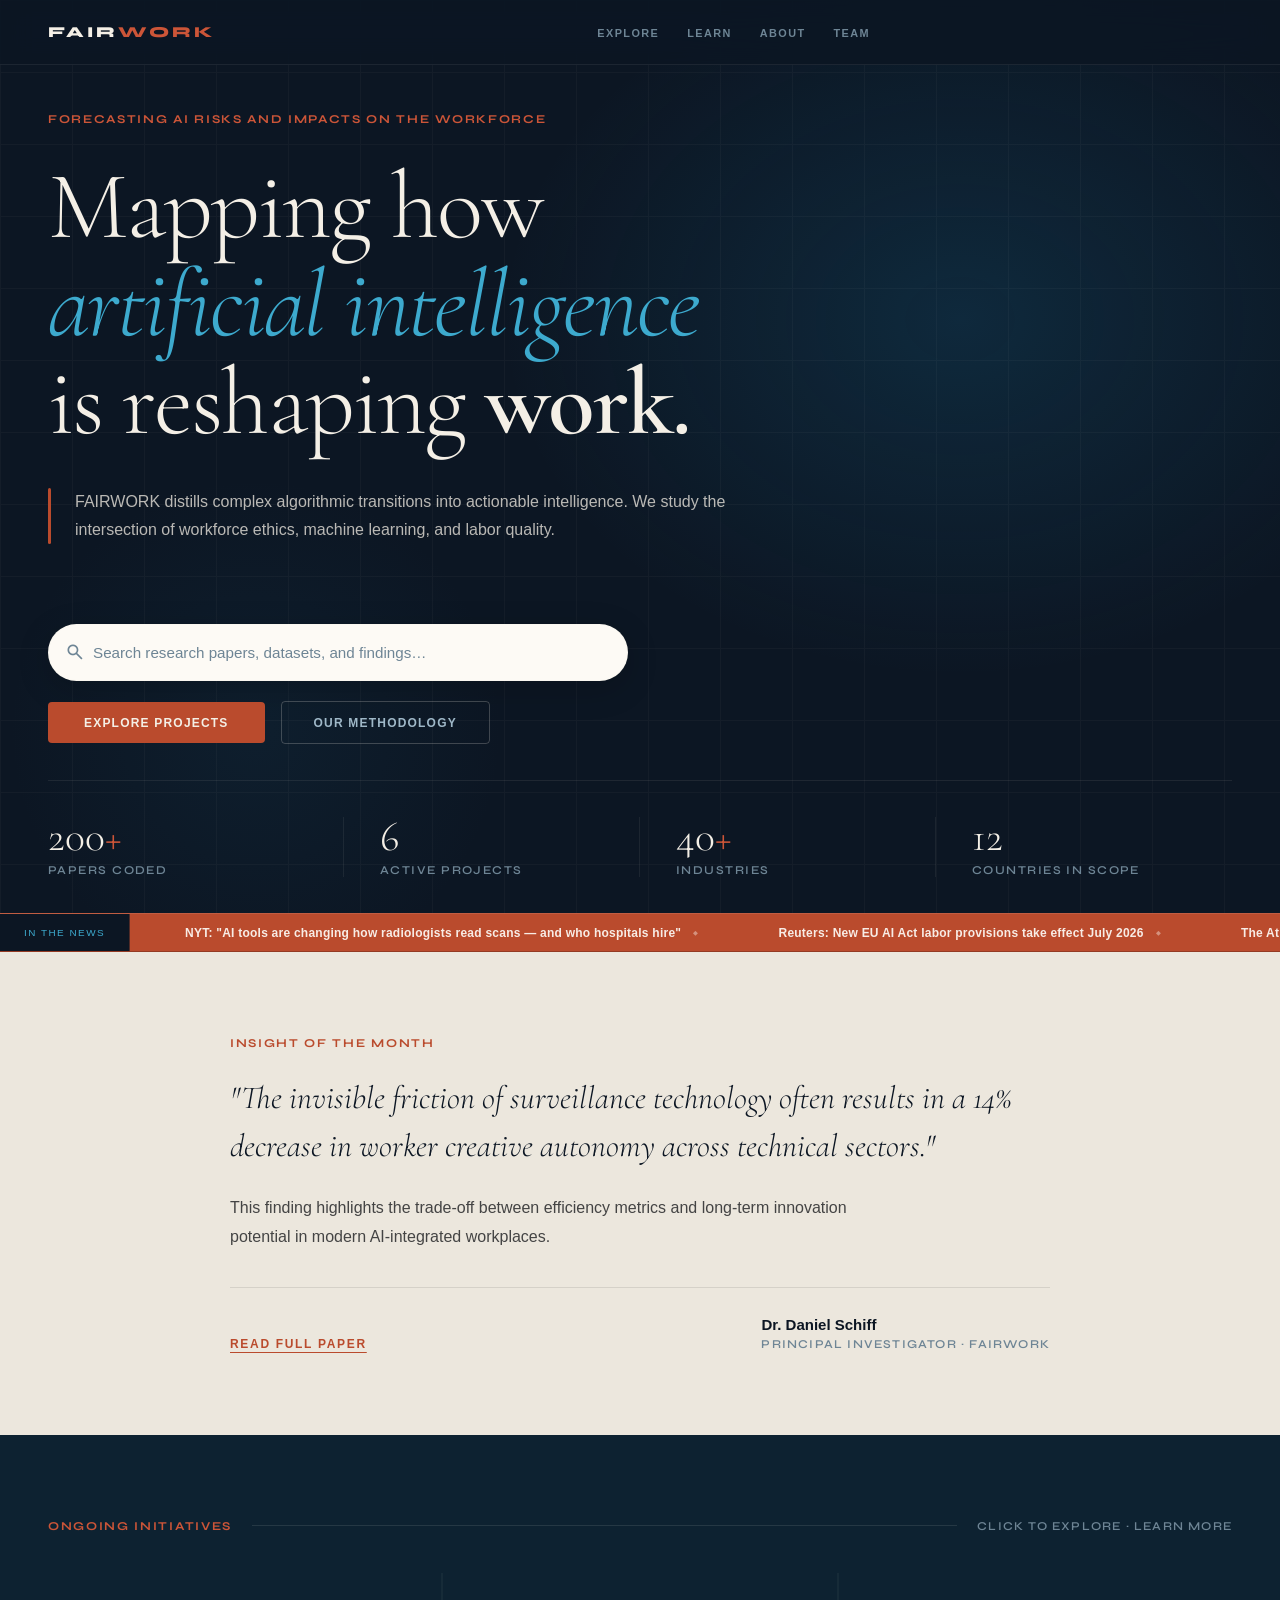
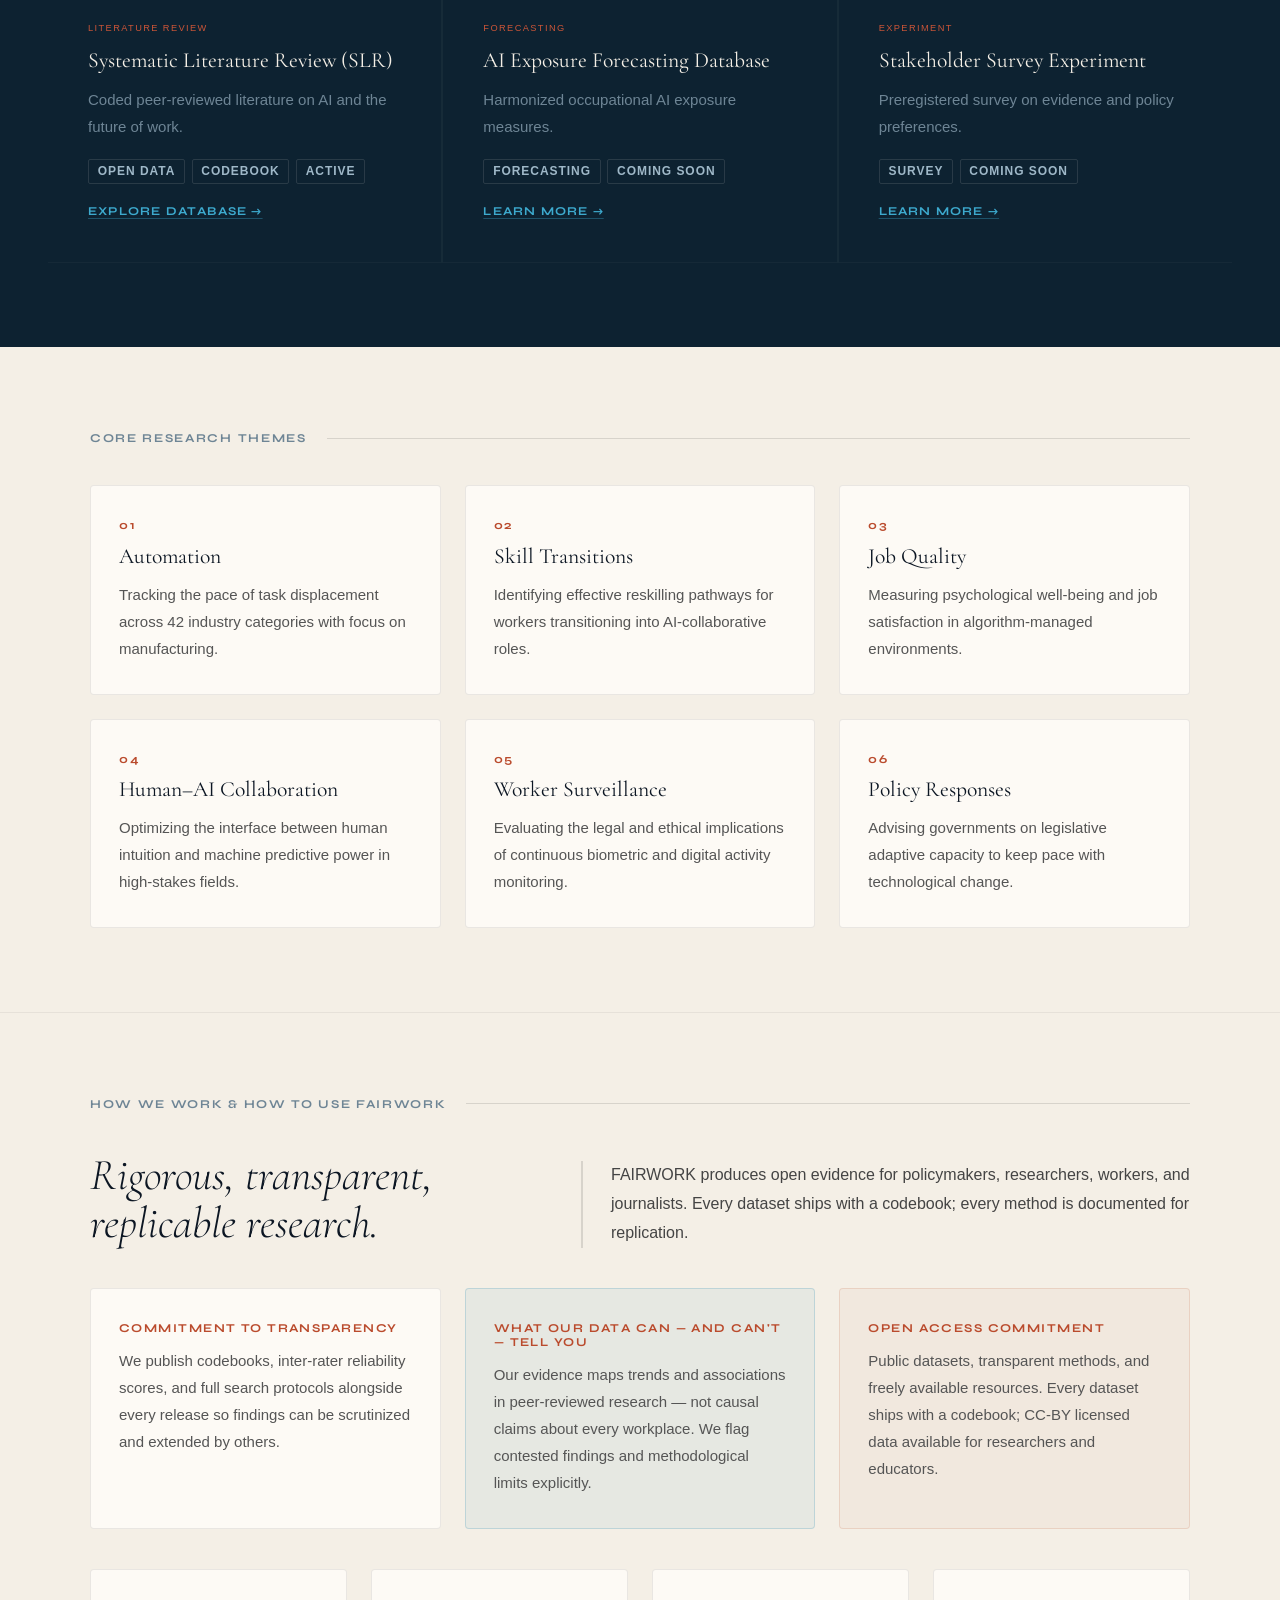
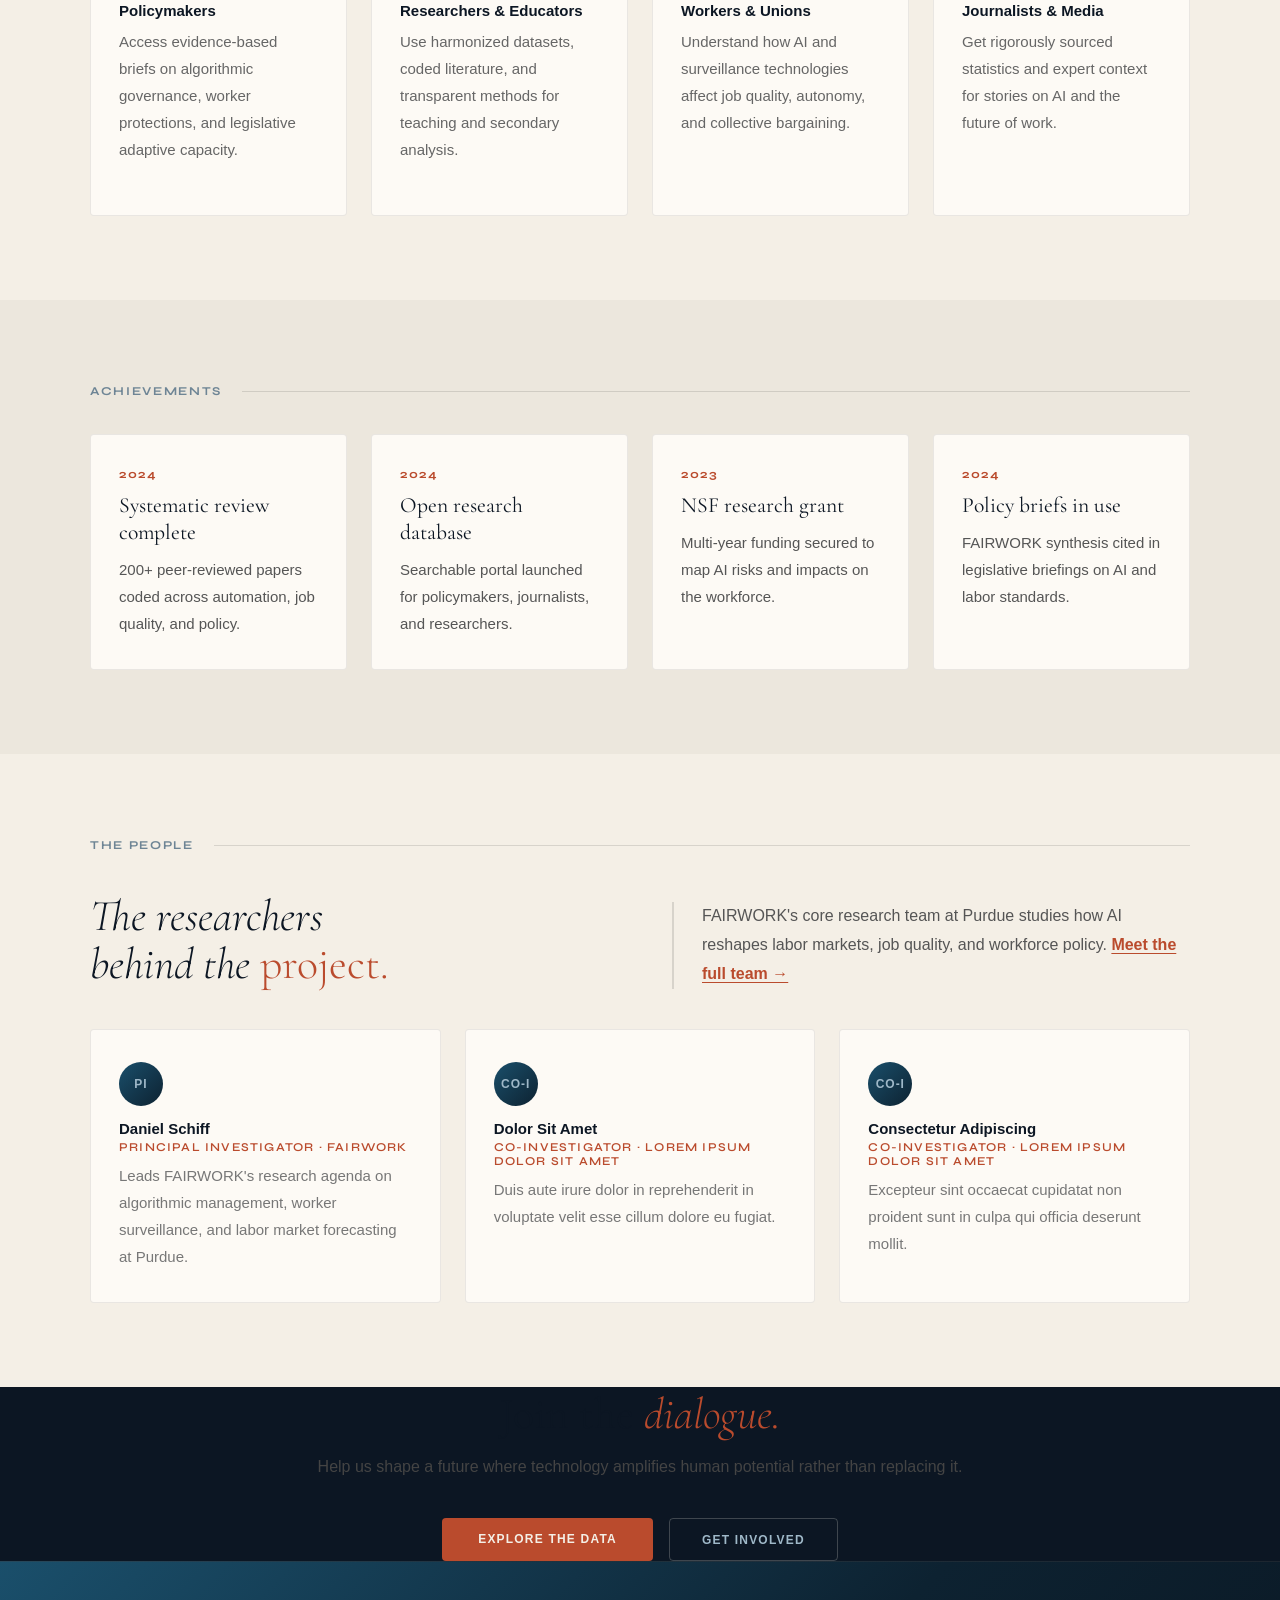
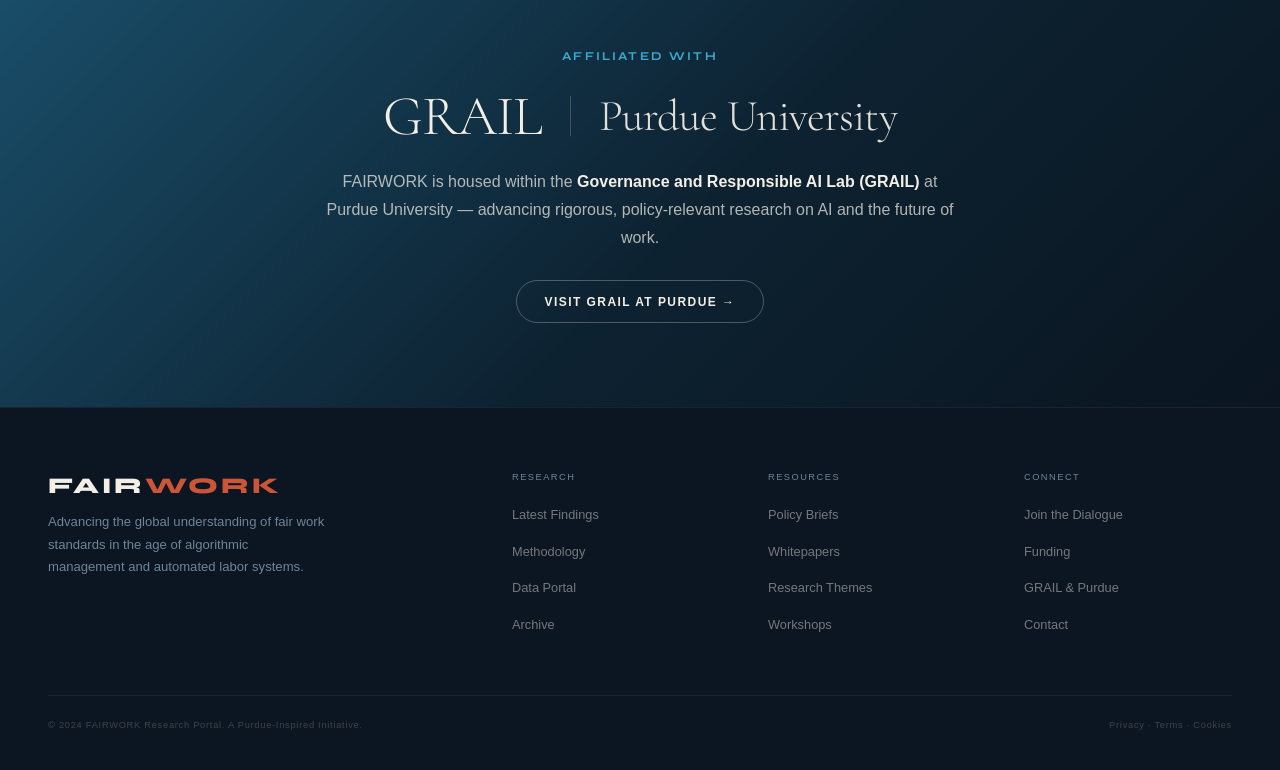
==== commit 478458ba: "Refine homepage content and section spacing. Remove themes intro clutter, tighten body layout below " ====
--- a/index.html
+++ b/index.html
@@ -16,7 +16,7 @@
 <nav aria-label="Main navigation">
   <div class="nav-logo"><a href="index.html">FAIR<span>WORK</span></a></div>
   <button type="button" class="nav-toggle" id="nav-toggle" aria-expanded="false" aria-controls="nav-menu" aria-label="Open menu">
-    <span class="nav-icon" aria-hidden="true">menu</span>
+    <span class="nav-toggle-icon" aria-hidden="true">menu</span>
   </button>
   <ul class="nav-links" id="nav-menu">
     <li><a href="#projects">Explore</a></li>
@@ -35,17 +35,13 @@
   <div class="hero-layout">
     <div class="hero-body">
       <div class="hero-kicker">Forecasting AI Risks and Impacts on the Workforce</div>
-      <h1 class="hero-headline">
-        <span>Mapping how</span>
-        <span><em>artificial intelligence</em></span>
-        <span>is reshaping <strong>work.</strong></span>
-      </h1>
+      <h1 class="hero-headline">Mapping how <em>artificial intelligence</em><br>is reshaping <strong>work.</strong></h1>
       <div class="hero-def">
         <div class="hero-def-bar"></div>
         <p class="hero-def-text">FAIRWORK distills complex algorithmic transitions into actionable intelligence. We study the intersection of workforce ethics, machine learning, and labor quality.</p>
       </div>
       <div class="search-wrap">
-        <form class="search-bar search-bar--center" role="search" aria-label="Search FAIRWORK research" onsubmit="event.preventDefault();heroSearch();">
+        <form class="search search-center" role="search" aria-label="Search FAIRWORK research" onsubmit="event.preventDefault();heroSearch();">
           <span class="search-icon" aria-hidden="true">search</span>
           <label class="visually-hidden" for="hero-search">Search</label>
           <input type="search" class="search-input" id="hero-search" name="q" placeholder="Search research papers, datasets, and findings…" autocomplete="off" enterkeyhint="search">
@@ -93,7 +89,7 @@
   <div class="insight-wrap reveal">
     <div class="insight-label">Insight of the Month</div>
     <blockquote class="insight-quote">"The invisible friction of surveillance technology often results in a 14% decrease in worker creative autonomy across technical sectors."</blockquote>
-    <p class="insight-body">This finding highlights the trade-off between efficiency metrics and long-term innovation potential in modern AI-integrated workplaces.</p>
+    <p class="insight-lede">This finding highlights the trade-off between efficiency metrics and long-term innovation potential in modern AI-integrated workplaces.</p>
     <div class="insight-footer">
       <a class="insight-link" href="#">Read Full Paper</a>
       <div class="insight-by">
@@ -105,14 +101,14 @@
 </section>
 
 <!-- ═══ ONGOING INITIATIVES ═══ -->
-<section id="projects" class="projects">
+<section id="projects" class="projects-sec">
   <div class="section-header reveal">
     <span class="eyebrow">Ongoing Initiatives</span>
     <div class="section-rule"></div>
     <span class="projects-hint">Click to explore · learn more</span>
   </div>
   <div class="projects-grid">
-    <div class="proj-card reveal d1" onclick="openProj('p2')">
+    <div class="proj reveal d1" onclick="openProj('p2')">
       <span class="proj-tag">Literature Review</span>
       <div class="proj-title">Systematic Literature Review (SLR)</div>
       <div class="proj-desc">Coded peer-reviewed literature on AI and the future of work.</div>
@@ -123,7 +119,7 @@
       </div>
       <div class="proj-contrib">Explore database →</div>
     </div>
-    <div class="proj-card proj-card--soon reveal d2" onclick="openProj('p1')">
+    <div class="proj proj-soon reveal d2" onclick="openProj('p1')">
       <span class="proj-tag">Forecasting</span>
       <div class="proj-title">AI Exposure Forecasting Database</div>
       <div class="proj-desc">Harmonized occupational AI exposure measures.</div>
@@ -133,7 +129,7 @@
       </div>
       <div class="proj-contrib">Learn more →</div>
     </div>
-    <div class="proj-card proj-card--soon reveal d3" onclick="openProj('p3')">
+    <div class="proj proj-soon reveal d3" onclick="openProj('p3')">
       <span class="proj-tag">Experiment</span>
       <div class="proj-title">Stakeholder Survey Experiment</div>
       <div class="proj-desc">Preregistered survey on evidence and policy preferences.</div>
@@ -147,9 +143,9 @@
 </section>
 
 <!-- ═══ CORE RESEARCH THEMES ═══ -->
-<section class="sec-themes" id="themes">
-  <div class="section-header"><span class="eyebrow-dim">Core Research Themes</span><div class="rule-dim"></div></div>
-  <div class="themes-grid themes--light">
+<section class="themes-sec" id="themes">
+  <div class="section-header"><span class="eyebrow-dim">Core Research Themes</span><div class="rule-dark"></div></div>
+  <div class="themes-grid themes-light">
     <div class="theme-card reveal d1"><div class="theme-num">01</div><div class="theme-title">Automation</div><p class="theme-desc">Tracking the pace of task displacement across 42 industry categories with focus on manufacturing.</p></div>
     <div class="theme-card reveal d2"><div class="theme-num">02</div><div class="theme-title">Skill Transitions</div><p class="theme-desc">Identifying effective reskilling pathways for workers transitioning into AI-collaborative roles.</p></div>
     <div class="theme-card reveal d3"><div class="theme-num">03</div><div class="theme-title">Job Quality</div><p class="theme-desc">Measuring psychological well-being and job satisfaction in algorithm-managed environments.</p></div>
@@ -161,60 +157,60 @@
 
 <!-- ═══ HOW WE WORK & HOW TO USE ═══ -->
 <section id="methodology" class="method">
-  <div class="section-header"><span class="eyebrow-dim">How We Work &amp; How to Use FAIRWORK</span><div class="rule-dim"></div></div>
-  <div class="method-lead reveal">
+  <div class="section-header"><span class="eyebrow-dim">How We Work &amp; How to Use FAIRWORK</span><div class="rule-dark"></div></div>
+  <div class="method-intro reveal">
     <div class="method-tagline">Rigorous, transparent,<br>replicable research.</div>
-    <p class="method-copy">FAIRWORK produces open evidence for policymakers, researchers, workers, and journalists. Every dataset ships with a codebook; every method is documented for replication.</p>
+    <p class="method-lead">FAIRWORK produces open evidence for policymakers, researchers, workers, and journalists. Every dataset ships with a codebook; every method is documented for replication.</p>
   </div>
   <div class="method-notes reveal">
     <div class="note">
       <div class="note-hd">Commitment to Transparency</div>
       <p>We publish codebooks, inter-rater reliability scores, and full search protocols alongside every release so findings can be scrutinized and extended by others.</p>
     </div>
-    <div class="note note--teal">
+    <div class="note note-teal">
       <div class="note-hd">What our data can — and can't — tell you</div>
       <p>Our evidence maps trends and associations in peer-reviewed research — not causal claims about every workplace. We flag contested findings and methodological limits explicitly.</p>
     </div>
-    <div class="note note--rust">
+    <div class="note note-rust">
       <div class="note-hd">Open Access Commitment</div>
       <p>Public datasets, transparent methods, and freely available resources. Every dataset ships with a codebook; CC-BY licensed data available for researchers and educators.</p>
     </div>
   </div>
-  <div class="audience-grid">
-    <div class="audience-card reveal d1"><div class="aud-title">Policymakers</div><div class="aud-desc">Access evidence-based briefs on algorithmic governance, worker protections, and legislative adaptive capacity.</div></div>
-    <div class="audience-card reveal d2"><div class="aud-title">Researchers &amp; Educators</div><div class="aud-desc">Use harmonized datasets, coded literature, and transparent methods for teaching and secondary analysis.</div></div>
-    <div class="audience-card reveal d3"><div class="aud-title">Workers &amp; Unions</div><div class="aud-desc">Understand how AI and surveillance technologies affect job quality, autonomy, and collective bargaining.</div></div>
-    <div class="audience-card reveal d4"><div class="aud-title">Journalists &amp; Media</div><div class="aud-desc">Get rigorously sourced statistics and expert context for stories on AI and the future of work.</div></div>
+  <div class="aud-grid">
+    <div class="aud-card reveal d1"><div class="aud-title">Policymakers</div><div class="aud-desc">Access evidence-based briefs on algorithmic governance, worker protections, and legislative adaptive capacity.</div></div>
+    <div class="aud-card reveal d2"><div class="aud-title">Researchers &amp; Educators</div><div class="aud-desc">Use harmonized datasets, coded literature, and transparent methods for teaching and secondary analysis.</div></div>
+    <div class="aud-card reveal d3"><div class="aud-title">Workers &amp; Unions</div><div class="aud-desc">Understand how AI and surveillance technologies affect job quality, autonomy, and collective bargaining.</div></div>
+    <div class="aud-card reveal d4"><div class="aud-title">Journalists &amp; Media</div><div class="aud-desc">Get rigorously sourced statistics and expert context for stories on AI and the future of work.</div></div>
   </div>
 </section>
 
 <!-- ═══ ACHIEVEMENTS ═══ -->
 <section id="achievements" class="achieve">
   <div class="achieve-wrap">
-    <div class="section-header achieve-hd reveal">
+    <div class="section-header achieve-hd-wrap reveal">
       <span class="eyebrow-dim">Achievements</span>
-      <div class="rule-dim"></div>
+      <div class="rule-dark"></div>
     </div>
     <div class="achieve-grid">
       <article class="achieve-card reveal d1">
         <div class="achieve-yr">2024</div>
-        <h3 class="achieve-title">Systematic review complete</h3>
-        <p class="achieve-desc">200+ peer-reviewed papers coded across automation, job quality, and policy.</p>
+        <h3 class="achieve-hd">Systematic review complete</h3>
+        <p class="achieve-p">200+ peer-reviewed papers coded across automation, job quality, and policy.</p>
       </article>
       <article class="achieve-card reveal d2">
         <div class="achieve-yr">2024</div>
-        <h3 class="achieve-title">Open research database</h3>
-        <p class="achieve-desc">Searchable portal launched for policymakers, journalists, and researchers.</p>
+        <h3 class="achieve-hd">Open research database</h3>
+        <p class="achieve-p">Searchable portal launched for policymakers, journalists, and researchers.</p>
       </article>
       <article class="achieve-card reveal d3">
         <div class="achieve-yr">2023</div>
-        <h3 class="achieve-title">NSF research grant</h3>
-        <p class="achieve-desc">Multi-year funding secured to map AI risks and impacts on the workforce.</p>
+        <h3 class="achieve-hd">NSF research grant</h3>
+        <p class="achieve-p">Multi-year funding secured to map AI risks and impacts on the workforce.</p>
       </article>
       <article class="achieve-card reveal d4">
         <div class="achieve-yr">2024</div>
-        <h3 class="achieve-title">Policy briefs in use</h3>
-        <p class="achieve-desc">FAIRWORK synthesis cited in legislative briefings on AI and labor standards.</p>
+        <h3 class="achieve-hd">Policy briefs in use</h3>
+        <p class="achieve-p">FAIRWORK synthesis cited in legislative briefings on AI and labor standards.</p>
       </article>
     </div>
   </div>
@@ -222,10 +218,10 @@
 
 <!-- ═══ TEAM ═══ -->
 <section id="team" class="team">
-  <div class="section-header"><span class="eyebrow-dim">The People</span><div class="rule-dim"></div></div>
+  <div class="section-header"><span class="eyebrow-dim">The People</span><div class="rule-dark"></div></div>
   <div class="team-intro reveal">
-    <div class="team-headline">The researchers<br>behind the <em>project.</em></div>
-    <div class="team-copy">FAIRWORK's core research team at Purdue studies how AI reshapes labor markets, job quality, and workforce policy. <a href="team.html" class="inline-link">Meet the full team →</a></div>
+    <div class="team-hd">The researchers<br>behind the <em>project.</em></div>
+    <div class="team-lead">FAIRWORK's core research team at Purdue studies how AI reshapes labor markets, job quality, and workforce policy. <a href="team.html" class="inline-link">Meet the full team →</a></div>
   </div>
 
   <div class="team-grid">
@@ -251,11 +247,11 @@
 </section>
 
 <!-- ═══ JOIN THE DIALOGUE ═══ -->
-<section id="involve" class="dialogue">
-  <div class="dialogue-wrap reveal">
-    <h2 class="dialogue-hd">Join the <em>dialogue.</em></h2>
-    <p class="dialogue-text">Help us shape a future where technology amplifies human potential rather than replacing it.</p>
-    <div class="dialogue-actions">
+<section id="involve" class="cta">
+  <div class="cta-wrap reveal">
+    <h2 class="cta-hd">Join the <em>dialogue.</em></h2>
+    <p class="cta-p">Help us shape a future where technology amplifies human potential rather than replacing it.</p>
+    <div class="cta-actions">
       <a class="btn-primary" href="#projects">Explore the Data</a>
       <button type="button" class="btn-outline" onclick="openInvolve()">Get Involved</button>
     </div>
@@ -270,30 +266,26 @@
 </div>
 
 <!-- ═══ GRAIL & PURDUE ═══ -->
-<section id="grail" class="affil">
-  <div class="affil-wrap reveal">
-    <p class="affil-label">Affiliated with</p>
-    <div class="affil-logos">
-      <a class="affil-logo affil-logo--purdue" href="https://www.purdue.edu/" target="_blank" rel="noopener" aria-label="Purdue University">
-        <img src="images/purdue.jpg" alt="Purdue University logo">
-      </a>
-      <span class="affil-rule" aria-hidden="true"></span>
-      <a class="affil-logo affil-logo--grail" href="https://www.cla.purdue.edu/academic/polsci/research/labs/grail/index.html" target="_blank" rel="noopener" aria-label="GRAIL Lab">
-        <img src="images/grail.png" alt="GRAIL logo">
-      </a>
-    </div>
-    <p class="affil-copy">FAIRWORK is housed within the <strong>Governance and Responsible AI Lab (GRAIL)</strong> at Purdue University — advancing rigorous, policy-relevant research on AI and the future of work.</p>
-    <a class="affil-btn" href="https://www.cla.purdue.edu/academic/polsci/research/labs/grail/index.html" target="_blank" rel="noopener">Visit GRAIL at Purdue</a>
+<section id="grail" class="affiliate">
+  <div class="affiliate-wrap reveal">
+    <p class="affiliate-kicker">Affiliated with</p>
+    <div class="affiliate-names">
+      <span class="affiliate-name">GRAIL</span>
+      <span class="affiliate-rule" aria-hidden="true"></span>
+      <span class="affiliate-name affiliate-name-purdue">Purdue University</span>
+    </div>
+    <p class="affiliate-p">FAIRWORK is housed within the <strong>Governance and Responsible AI Lab (GRAIL)</strong> at Purdue University — advancing rigorous, policy-relevant research on AI and the future of work.</p>
+    <a class="affiliate-link" href="https://www.cla.purdue.edu/academic/polsci/research/labs/grail/index.html" target="_blank" rel="noopener">Visit GRAIL at Purdue →</a>
   </div>
 </section>
 
 <!-- ═══ FOOTER ═══ -->
 <footer>
   <div class="footer-top">
-    <div><div class="footer-brand">FAIR<span>WORK</span></div><p class="footer-lead">Advancing the global understanding of fair work standards in the age of algorithmic management and automated labor systems.</p></div>
-    <div><div class="footer-hd">Research</div><ul class="footer-links"><li><a href="team.html#publications">Latest Findings</a></li><li><a href="#methodology">Methodology</a></li><li><a href="#projects">Data Portal</a></li><li><a href="team.html#publications">Archive</a></li></ul></div>
-    <div><div class="footer-hd">Resources</div><ul class="footer-links"><li><a href="team.html#publications">Policy Briefs</a></li><li><a href="#">Whitepapers</a></li><li><a href="#themes">Research Themes</a></li><li><a href="#projects">Workshops</a></li></ul></div>
-    <div><div class="footer-hd">Connect</div><ul class="footer-links"><li><a href="#involve">Join the Dialogue</a></li><li><a href="mailto:funding@fairwork.org?subject=Funding%20Interest">Funding</a></li><li><a href="#grail">GRAIL &amp; Purdue</a></li><li><a href="#">Contact</a></li></ul></div>
+    <div><div class="footer-brand">FAIR<span>WORK</span></div><p class="footer-tagline">Advancing the global understanding of fair work standards in the age of algorithmic management and automated labor systems.</p></div>
+    <div><div class="footer-col-head">Research</div><ul class="footer-links"><li><a href="team.html#publications">Latest Findings</a></li><li><a href="#methodology">Methodology</a></li><li><a href="#projects">Data Portal</a></li><li><a href="team.html#publications">Archive</a></li></ul></div>
+    <div><div class="footer-col-head">Resources</div><ul class="footer-links"><li><a href="team.html#publications">Policy Briefs</a></li><li><a href="#">Whitepapers</a></li><li><a href="#themes">Research Themes</a></li><li><a href="#projects">Workshops</a></li></ul></div>
+    <div><div class="footer-col-head">Connect</div><ul class="footer-links"><li><a href="#involve">Join the Dialogue</a></li><li><a href="mailto:funding@fairwork.org?subject=Funding%20Interest">Funding</a></li><li><a href="#grail">GRAIL &amp; Purdue</a></li><li><a href="#">Contact</a></li></ul></div>
   </div>
   <div class="footer-bottom"><span class="footer-copy">© 2024 FAIRWORK Research Portal. A Purdue-Inspired Initiative.</span><span class="footer-copy">Privacy · Terms · Cookies</span></div>
 </footer>
@@ -301,17 +293,17 @@
 
 <!-- ═══ GET INVOLVED MODAL ═══ -->
 <div class="modal-bg" id="modal-bg" onclick="closeInvolve()"></div>
-<div class="modal" id="modal" role="dialog" aria-modal="true" aria-labelledby="modal-hd" hidden>
+<div class="modal" id="modal" role="dialog" aria-modal="true" aria-labelledby="modal-title" hidden>
   <button type="button" class="modal-close" onclick="closeInvolve()" aria-label="Close">✕</button>
-  <h2 class="modal-hd" id="modal-hd">Get Involved</h2>
-  <p class="modal-copy">Tell us how you'd like to contribute to FAIRWORK research.</p>
+  <h2 class="modal-title" id="modal-title">Get Involved</h2>
+  <p class="modal-text">Tell us how you'd like to contribute to FAIRWORK research.</p>
   <form class="modal-form" onsubmit="event.preventDefault();this.querySelector('.modal-submit').textContent='✓ Sent — we\'ll be in touch.';this.querySelector('.modal-submit').disabled=true;">
     <label class="visually-hidden" for="involve-name">Full name</label>
     <input type="text" class="modal-inp" id="involve-name" name="name" placeholder="Full name" required autocomplete="name">
     <label class="visually-hidden" for="involve-email">Email</label>
     <input type="email" class="modal-inp" id="involve-email" name="email" placeholder="Email address" required autocomplete="email">
     <label class="visually-hidden" for="involve-message">Message</label>
-    <textarea class="modal-inp modal-ta" id="involve-message" name="message" placeholder="Message (optional)" rows="4"></textarea>
+    <textarea class="modal-inp modal-textarea" id="involve-message" name="message" placeholder="Message (optional)" rows="4"></textarea>
     <button type="submit" class="btn-primary modal-submit">Send</button>
   </form>
 </div>
@@ -440,7 +432,7 @@
   const open = this.getAttribute('aria-expanded') === 'true';
   this.setAttribute('aria-expanded', String(!open));
   this.setAttribute('aria-label', open ? 'Open menu' : 'Close menu');
-  this.querySelector('.nav-icon').textContent = open ? 'menu' : 'close';
+  this.querySelector('.nav-toggle-icon').textContent = open ? 'menu' : 'close';
   document.getElementById('nav-menu').classList.toggle('open', !open);
 });
 
--- a/css/styles.css
+++ b/css/styles.css
@@ -60,13 +60,13 @@
 .pubs-intro,
 .panel-lead,
 .objective-intro-right p,
-.team-copy,
-.method-copy,
-.insight-body,
+.team-lead,
+.method-lead,
+.insight-lede,
 .theme-desc,
-.achieve-desc,
+.achieve-p,
 .team-bio,
-.dialogue-text,
+.cta-p,
 .pub-desc,
 .proj-desc,
 .note p,
@@ -255,7 +255,7 @@
   flex-shrink: 0;
 }
 
-.nav-icon {
+.nav-toggle-icon {
   font-family: 'Material Symbols Outlined';
   font-size: 1.35rem;
   font-variation-settings: 'FILL' 0, 'wght' 400, 'GRAD' 0, 'opsz' 24;
@@ -316,7 +316,7 @@
   flex: 1;
 }
 
-.rule-dim {
+.rule-dark {
   height: 1px;
   background: rgba(10,10,10,.12);
   flex: 1;
@@ -410,7 +410,7 @@
   padding-top: 7rem;
 }
 
-.search-bar {
+.search {
   display: flex;
   align-items: center;
   gap: .5rem;
@@ -430,11 +430,11 @@
   animation: up .8s var(--ease) .45s forwards;
 }
 
-.search-bar--center {
+.search-center {
   width: 100%;
 }
 
-.search-bar:focus-within {
+.search:focus-within {
   border-color: var(--gold2);
   box-shadow: 0 8px 32px rgba(0,0,0,.18), 0 0 0 3px rgba(26,128,174,.25);
 }
@@ -480,40 +480,23 @@
   letter-spacing: .14em;
   text-transform: uppercase;
   color: var(--rust2);
-  margin-bottom: 1.4rem;
+  margin-bottom: 2rem;
   opacity: 0;
   transform: translateY(10px);
   animation: up .7s var(--ease) .15s forwards;
 }
 
 .hero-headline {
-  display: grid;
-  gap: .12rem;
   font-family: var(--ff-d);
   font-size: clamp(3.2rem, 7.5vw, 7.2rem);
   font-weight: 300;
   line-height: 1.02;
-  letter-spacing: -.03em;
+  letter-spacing: -.02em;
   max-width: 820px;
-  margin-bottom: 1.6rem;
+  margin-bottom: 2.25rem;
   opacity: 0;
   transform: translateY(22px);
   animation: up .95s var(--ease) .25s forwards;
-}
-
-.hero-headline span {
-  display: inline-block;
-  white-space: nowrap;
-}
-
-@media (max-width: 760px) {
-  .hero-headline {
-    gap: .08rem;
-  }
-
-  .hero-headline span {
-    white-space: normal;
-  }
 }
 
 .hero-headline em {
@@ -696,7 +679,7 @@
   margin: 0 auto;
 }
 
-.achieve-hd {
+.achieve-hd-wrap {
   margin-bottom: 2.25rem;
 }
 
@@ -729,7 +712,7 @@
   margin-bottom: .65rem;
 }
 
-.achieve-title {
+.achieve-hd {
   font-family: var(--ff-d);
   font-size: var(--type-card);
   font-weight: 400;
@@ -738,7 +721,7 @@
   margin-bottom: .65rem;
 }
 
-.achieve-desc {
+.achieve-p {
   font-size: var(--text-sm);
   line-height: var(--content-leading);
   color: #555;
@@ -778,7 +761,7 @@
   padding: 0;
 }
 
-.insight-body {
+.insight-lede {
   font-size: var(--text-base);
   line-height: var(--content-leading);
   color: #444;
@@ -898,18 +881,18 @@
   margin: 4rem 0;
 }
 
-.sec-themes .themes-intro {
+.themes-sec .themes-intro {
   margin-bottom: 2.25rem;
 }
 
-.themes--light {
+.themes-light {
   display: grid;
   grid-template-columns: repeat(3, 1fr);
   gap: 1.5rem;
   background: transparent;
 }
 
-.themes--light .theme-card {
+.themes-light .theme-card {
   background: var(--white);
   border: 1px solid rgba(10,10,10,.08);
   border-radius: 4px;
@@ -917,13 +900,13 @@
   transition: background .25s, border-color .25s, box-shadow .25s;
 }
 
-.themes--light .theme-card:hover {
+.themes-light .theme-card:hover {
   background: var(--white);
   border-color: rgba(186,75,45,.2);
   box-shadow: 0 8px 28px rgba(10,10,10,.06);
 }
 
-.themes--light .theme-num {
+.themes-light .theme-num {
   font-family: var(--ff-u);
   font-size: var(--text-label);
   font-weight: 700;
@@ -932,7 +915,7 @@
   margin-bottom: .65rem;
 }
 
-.themes--light .theme-title {
+.themes-light .theme-title {
   font-family: var(--ff-d);
   font-size: var(--type-card);
   font-weight: 400;
@@ -940,7 +923,7 @@
   margin-bottom: .75rem;
 }
 
-.themes--light .theme-desc {
+.themes-light .theme-desc {
   font-size: var(--text-sm);
   line-height: var(--content-leading);
   color: #555;
@@ -1448,163 +1431,156 @@
 }
 
 /* JOIN THE DIALOGUE */
-.dialogue {
-  background:
-    linear-gradient(135deg, var(--slate) 0%, var(--ink2) 55%, #0a1520 100%);
-  color: var(--cream);
+..cta {
+  background: var(--warm);
+  color: var(--ink);
   padding: var(--section-y) 3rem;
-  border-top: 1px solid rgba(244,239,230,.08);
-}
-
-.dialogue-wrap {
+  border-top: 1px solid rgba(10,10,10,.06);
+}
+
+.cta-wrap {
   text-align: center;
   max-width: 680px;
   margin: 0 auto;
 }
 
-.dialogue-hd {
+.cta-hd {
   font-family: var(--ff-d);
   font-size: var(--type-section);
   font-weight: 300;
-  color: var(--cream);
+  color: var(--ink);
   margin-bottom: .75rem;
 }
 
-.dialogue-hd em {
+.cta-hd em {
   font-style: italic;
-  color: var(--gold2);
-}
-
-.dialogue-text {
+  color: var(--rust);
+}
+
+.cta-p {
   font-size: var(--text-base);
   line-height: var(--content-leading);
-  color: rgba(244,239,230,.78);
+  color: #444;
   margin-bottom: 2.25rem;
 }
 
-.dialogue-actions {
+.cta-actions {
   display: flex;
   gap: 1rem;
   justify-content: center;
   flex-wrap: wrap;
 }
 
-.dialogue .btn-outline {
-  border-color: rgba(244,239,230,.28);
-  color: var(--cream);
-}
-
-.dialogue .btn-outline:hover {
-  background: var(--cream);
+..cta .btn-outline {
+  border-color: rgba(10,10,10,.25);
   color: var(--ink);
-  border-color: var(--cream);
+}
+
+..cta .btn-outline:hover {
+  background: var(--ink);
+  color: var(--cream);
+  border-color: var(--ink);
 }
 
 /* GRAIL & PURDUE AFFILIATE BANNER */
-.affil {
-  background: #ffffff;
-  color: var(--ink);
+.affiliate {
+  background:
+    linear-gradient(135deg, var(--slate) 0%, var(--ink2) 55%, #0a1520 100%);
+  color: var(--cream);
   padding: var(--section-y) 3rem;
-  border-top: 1px solid rgba(10,10,10,.06);
-}
-
-.affil-wrap {
+  border-top: 1px solid rgba(244,239,230,.08);
+}
+
+.affiliate-wrap {
   max-width: 900px;
   margin: 0 auto;
   text-align: center;
 }
 
-.affil-label {
+.affiliate-kicker {
   font-family: var(--ff-u);
   font-size: var(--text-label);
   font-weight: 700;
   letter-spacing: .18em;
   text-transform: uppercase;
-  color: var(--rust);
-  margin-top: -2.2rem;
-  margin-bottom: 1.6rem;
-}
-
-.affil-logos {
+  color: var(--gold2);
+  margin-bottom: 1.25rem;
+}
+
+.affiliate-names {
   display: flex;
   align-items: center;
   justify-content: center;
-  flex-wrap: nowrap;
-  gap: 1.6rem 2.2rem;
-  margin-bottom: 1.6rem;
-}
-
-.affil-logo {
-  display: inline-flex;
-  align-items: center;
-  justify-content: center;
-  min-height: 6rem;
-}
-
-.affil-logo img {
-  max-height: 9.35rem;
-  width: auto;
-  max-width: 16.5rem;
-  object-fit: contain;
-  display: block;
-  filter: brightness(1.02);
-}
-
-.affil-logo--grail img {
-  max-height: 5rem;
-}
-
-.affil-rule {
+  flex-wrap: wrap;
+  gap: 1.25rem 1.75rem;
+  margin-bottom: 1.5rem;
+}
+
+.affiliate-name {
+  font-family: var(--ff-d);
+  font-size: clamp(2.25rem, 5vw, 3.5rem);
+  font-weight: 300;
+  line-height: 1;
+  letter-spacing: -.02em;
+  color: var(--cream);
+}
+
+.affiliate-name-purdue {
+  font-size: clamp(1.75rem, 3.5vw, 2.75rem);
+  color: rgba(244,239,230,.92);
+}
+
+.affiliate-rule {
   width: 1px;
-  height: 3.25rem;
-  background: rgba(10,10,10,.18);
-}
-
-.affil-copy {
+  height: 2.5rem;
+  background: rgba(244,239,230,.2);
+}
+
+.affiliate-p {
   font-size: var(--text-base);
   line-height: 1.75;
-  color: rgba(10,10,10,.74);
-  max-width: 660px;
+  color: rgba(244,239,230,.72);
+  max-width: 640px;
   margin: 0 auto 1.75rem;
 }
 
-.affil-copy strong {
-  color: var(--ink);
+.affiliate-p strong {
+  color: var(--cream);
   font-weight: 600;
 }
 
-.affil-btn {
+.affiliate-link {
   display: inline-flex;
   align-items: center;
   gap: .35rem;
   padding: .85rem 1.75rem;
-  border: 1px solid rgba(10,10,10,.25);
+  border: 1px solid rgba(244,239,230,.28);
   border-radius: 999px;
   font-size: var(--text-label);
   font-weight: 700;
   letter-spacing: .12em;
   text-transform: uppercase;
+  color: var(--cream);
+  transition: background .2s, border-color .2s, color .2s;
+}
+
+.affiliate-link:hover {
+  background: var(--cream);
   color: var(--ink);
-  transition: background .2s, border-color .2s, color .2s;
-}
-
-.affil-btn:hover {
-  background: var(--ink);
-  color: var(--cream);
-  border-color: var(--ink);
+  border-color: var(--cream);
 }
 
 /* OBJECTIVE */
-.sec-themes {
+.themes-sec {
   background: var(--cream);
   color: var(--ink);
   padding: var(--section-y) 3rem;
   max-width: none;
 }
 
-.sec-themes > .section-header,
-.sec-themes > .themes-grid,
-.sec-themes > .grail-brief {
+.themes-sec > .section-header,
+.themes-sec > .themes-grid,
+.themes-sec > .grail-brief {
   max-width: 1100px;
   margin-left: auto;
   margin-right: auto;
@@ -1709,7 +1685,7 @@
 }
 
 /* GET INVOLVED MODAL */
-.modal-bg {
+..modal-bg {
   position: fixed;
   inset: 0;
   background: rgba(12,22,35,.72);
@@ -1719,7 +1695,7 @@
   transition: opacity .3s;
 }
 
-.modal-bg.open {
+..modal-bg.open {
   opacity: 1;
   pointer-events: auto;
 }
@@ -1763,7 +1739,7 @@
   margin-bottom: .5rem;
 }
 
-.modal-copy {
+.modal-p {
   font-size: var(--text-sm);
   line-height: 1.65;
   color: #555;
@@ -1803,7 +1779,7 @@
 }
 
 /* PROJECTS */
-.projects {
+.projects-sec {
   background: var(--ink2);
   padding: var(--section-y) 3rem;
 }
@@ -1825,7 +1801,7 @@
   background: rgba(244,239,230,.04);
 }
 
-.proj-card {
+.proj {
   background: var(--ink2);
   padding: 2.75rem 2.5rem;
   cursor: pointer;
@@ -1835,7 +1811,7 @@
   border-bottom: 1px solid rgba(244,239,230,.03);
 }
 
-.proj-card::after {
+.proj::after {
   content: '→';
   position: absolute;
   bottom: 2rem;
@@ -1847,16 +1823,16 @@
   transition: opacity .2s, transform .2s var(--ease);
 }
 
-.proj-card:hover {
+.proj:hover {
   background: #122033;
 }
 
-.proj-card:hover::after {
+.proj:hover::after {
   opacity: 1;
   transform: translateX(0);
 }
 
-.proj-card::before {
+.proj::before {
   content: '';
   position: absolute;
   left: 0;
@@ -1869,7 +1845,7 @@
   transition: transform .35s var(--ease);
 }
 
-.proj-card:hover::before {
+.proj:hover::before {
   transform: scaleY(1);
 }
 
@@ -1915,11 +1891,11 @@
   border-radius: 2px;
 }
 
-.proj-card--soon {
+.proj-soon {
   opacity: .78;
 }
 
-.proj-card--soon:hover {
+.proj-soon:hover {
   background: #122033;
   opacity: .92;
 }
@@ -2220,15 +2196,15 @@
 }
 
 .method > .section-header,
-.method > .method-lead,
+.method > .method-intro,
 .method > .method-notes,
-.method > .audience-grid {
+.method > .aud-grid {
   max-width: 1100px;
   margin-left: auto;
   margin-right: auto;
 }
 
-.method-lead {
+.method-intro {
   display: grid;
   grid-template-columns: 1fr 1.4fr;
   gap: 3.5rem;
@@ -2245,7 +2221,7 @@
   max-width: 400px;
 }
 
-.method-copy {
+.method-lead {
   font-size: var(--text-base);
   line-height: var(--content-leading);
   color: #444;
@@ -2253,20 +2229,20 @@
   padding-left: 1.75rem;
 }
 
-.method .audience-grid {
+.method .aud-grid {
   margin-top: 0;
   gap: 1.5rem;
   background: transparent;
 }
 
-.method .audience-card {
+.method .aud-card {
   background: var(--white);
   border: 1px solid rgba(10,10,10,.08);
   border-radius: 4px;
   padding: 2rem 1.75rem;
 }
 
-.method .audience-card:hover {
+.method .aud-card:hover {
   background: var(--white);
   border-color: rgba(186,75,45,.2);
   box-shadow: 0 8px 28px rgba(10,10,10,.06);
@@ -2280,7 +2256,7 @@
   color: #666;
 }
 
-.method .audience-card::after {
+.method .aud-card::after {
   background: var(--rust);
 }
 
@@ -2300,21 +2276,21 @@
   border: 1px solid rgba(10,10,10,.08);
 }
 
-.note--teal {
+.note-teal {
   background: rgba(26,128,174,.06);
   border-color: rgba(26,128,174,.2);
 }
 
-.note--teal .note-hd {
+.note-teal .note-hd {
   color: var(--teal);
 }
 
-.note--rust {
+.note-rust {
   background: rgba(186,75,45,.04);
   border-color: rgba(186,75,45,.15);
 }
 
-.note--rust .note-hd {
+.note-rust .note-hd {
   color: var(--rust);
 }
 
@@ -2335,19 +2311,19 @@
 }
 
 /* AUDIENCE */
-.audience-section {
+.aud-sec {
   background: var(--ink);
   padding: 6rem 3rem;
 }
 
-.audience-grid {
+.aud-grid {
   display: grid;
   grid-template-columns: repeat(4, 1fr);
   gap: 2px;
   background: rgba(244,239,230,.04);
 }
 
-.audience-card {
+.aud-card {
   background: var(--ink);
   padding: 2.5rem 2rem;
   transition: background .25s;
@@ -2355,11 +2331,11 @@
   overflow: hidden;
 }
 
-.audience-card:hover {
+.aud-card:hover {
   background: #122033;
 }
 
-.audience-card::after {
+.aud-card::after {
   content: '';
   position: absolute;
   bottom: 0;
@@ -2372,7 +2348,7 @@
   transition: transform .35s var(--ease);
 }
 
-.audience-card:hover::after {
+.aud-card:hover::after {
   transform: scaleX(1);
 }
 
@@ -2414,7 +2390,7 @@
   margin-bottom: var(--block-gap);
 }
 
-.team-headline {
+.team-hd {
   font-family: var(--ff-d);
   font-size: var(--type-section);
   font-weight: 300;
@@ -2422,12 +2398,12 @@
   font-style: italic;
 }
 
-.team-headline em {
+.team-hd em {
   color: var(--rust);
   font-style: normal;
 }
 
-.team-copy {
+.team-lead {
   font-size: var(--text-base);
   line-height: var(--content-leading);
   color: #555;
@@ -2919,14 +2895,14 @@
   color: var(--rust2);
 }
 
-.footer-lead {
+.footer-tagline {
   font-size: .82rem;
   color: var(--fog);
   line-height: 1.7;
   max-width: 280px;
 }
 
-.footer-hd {
+.footer-col-head {
   font-size: .58rem;
   letter-spacing: .16em;
   text-transform: uppercase;
@@ -2974,7 +2950,7 @@
 
 @media (max-width: 1024px) {
   .themes-grid,
-  .themes--light,
+  .themes-light,
   .pubs-grid {
     grid-template-columns: repeat(2, 1fr);
   }
@@ -2991,7 +2967,7 @@
     grid-template-columns: 1fr;
   }
 
-  .method-lead {
+  .method-intro {
     grid-template-columns: 1fr;
   }
 
@@ -3004,7 +2980,7 @@
     grid-template-columns: 1fr;
   }
 
-  .audience-grid {
+  .aud-grid {
     grid-template-columns: repeat(2, 1fr);
   }
 
@@ -3078,13 +3054,13 @@
   .hero,
   .insight,
   .achieve,
-  .sec-themes,
+  .themes-sec,
   .pubs-section,
-  .projects,
+  .projects-sec,
   .involve-section,
   .engage-section,
-  .dialogue,
-  .affil,
+  ..cta,
+  .affiliate,
   .method,
   .team,
   .ask-section {
@@ -3097,7 +3073,7 @@
   }
 
   .themes-grid,
-  .themes--light,
+  .themes-light,
   .pubs-grid {
     grid-template-columns: 1fr;
   }
@@ -3114,7 +3090,7 @@
     max-width: 100%;
   }
 
-  .themes--light {
+  .themes-light {
     grid-template-columns: 1fr;
   }
 
@@ -3139,7 +3115,7 @@
     display: none;
   }
 
-  .audience-grid {
+  .aud-grid {
     grid-template-columns: 1fr;
   }
 
@@ -3148,7 +3124,7 @@
     grid-template-columns: repeat(2, 1fr);
   }
 
-  .method-lead {
+  .method-intro {
     grid-template-columns: 1fr;
   }
 
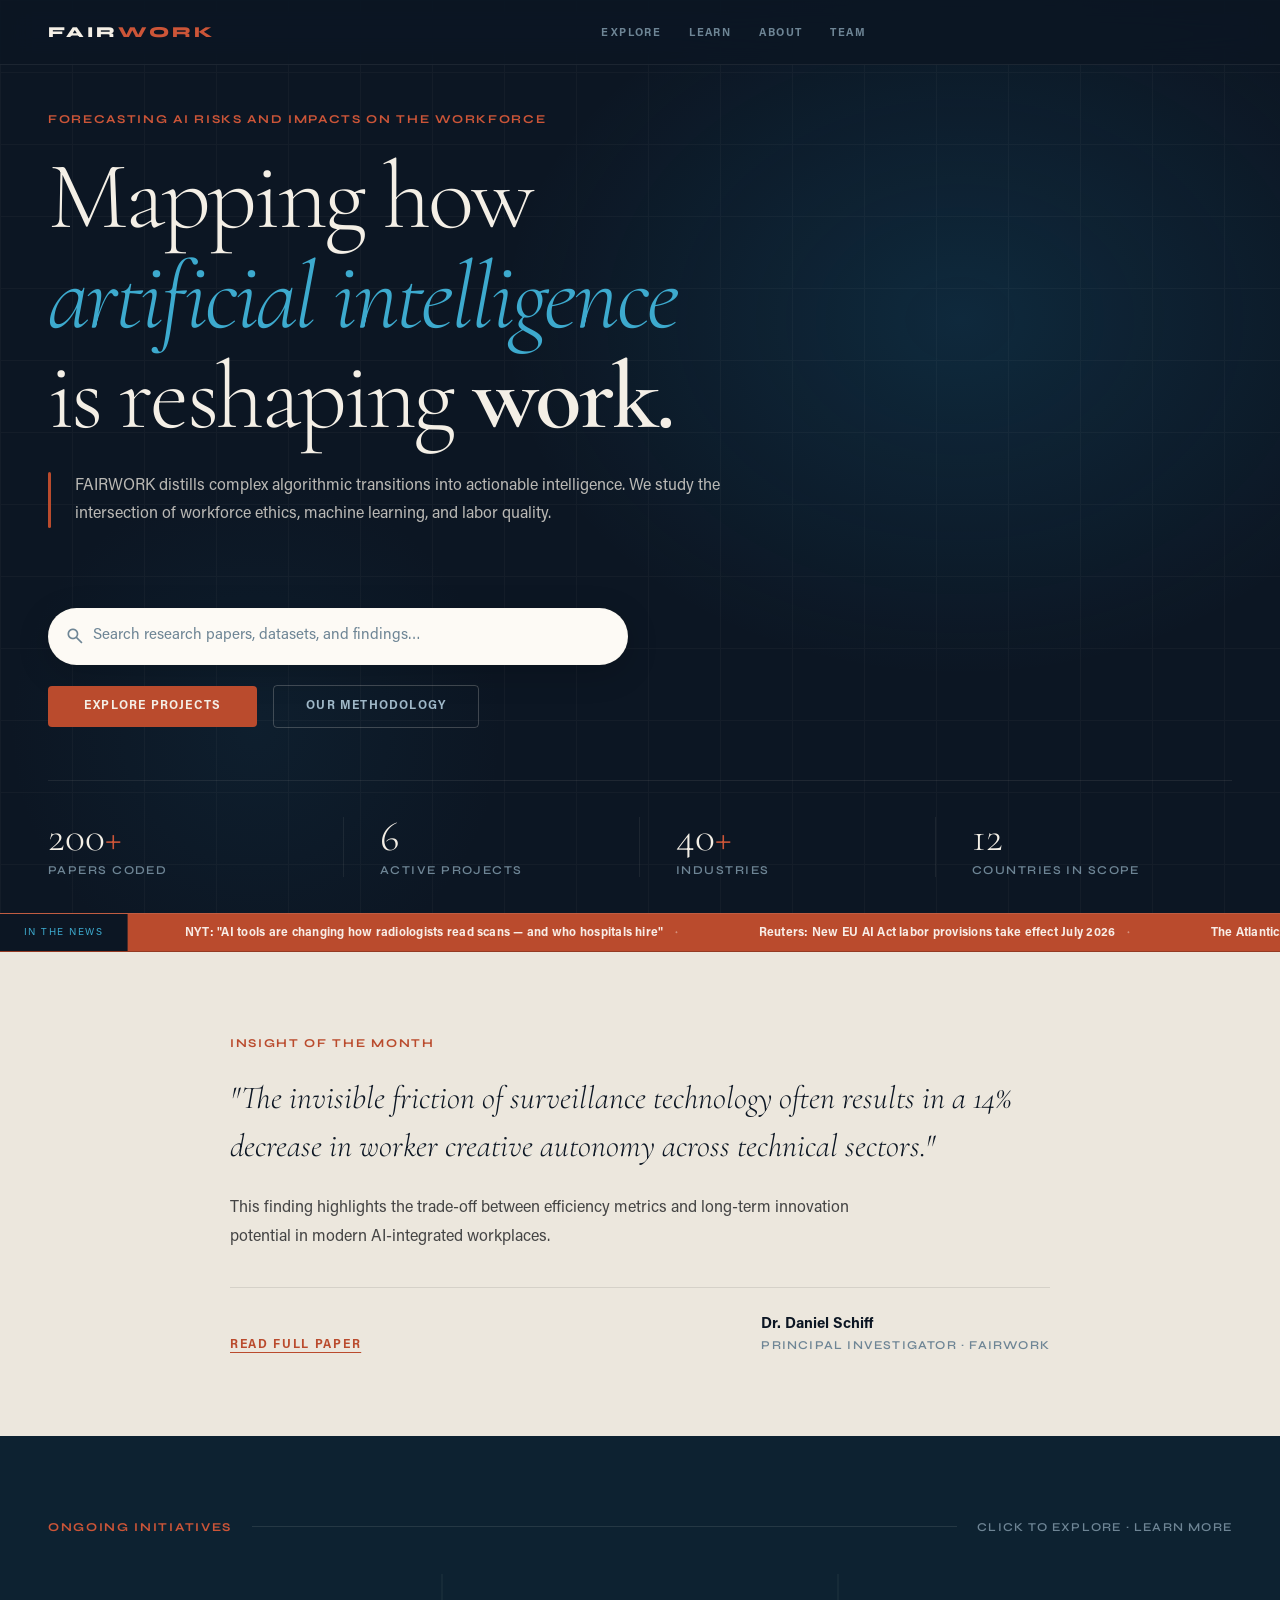
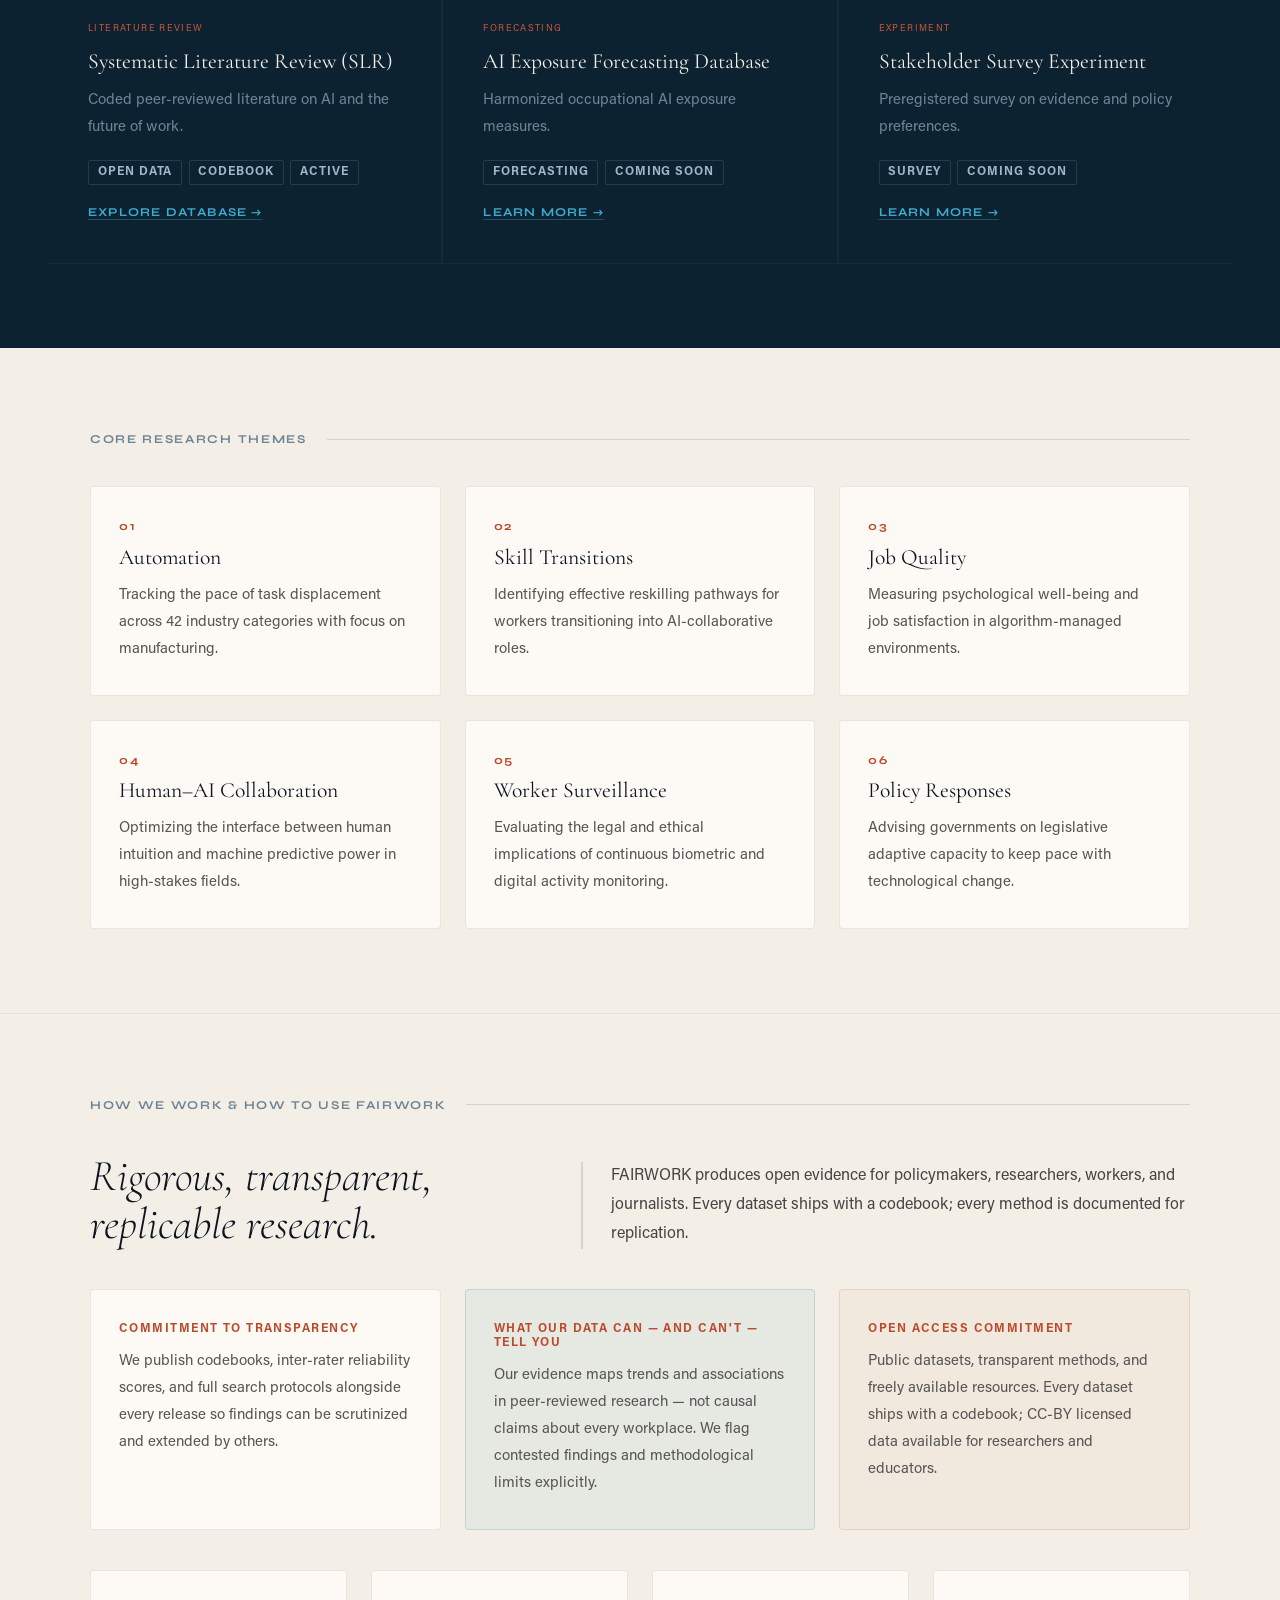
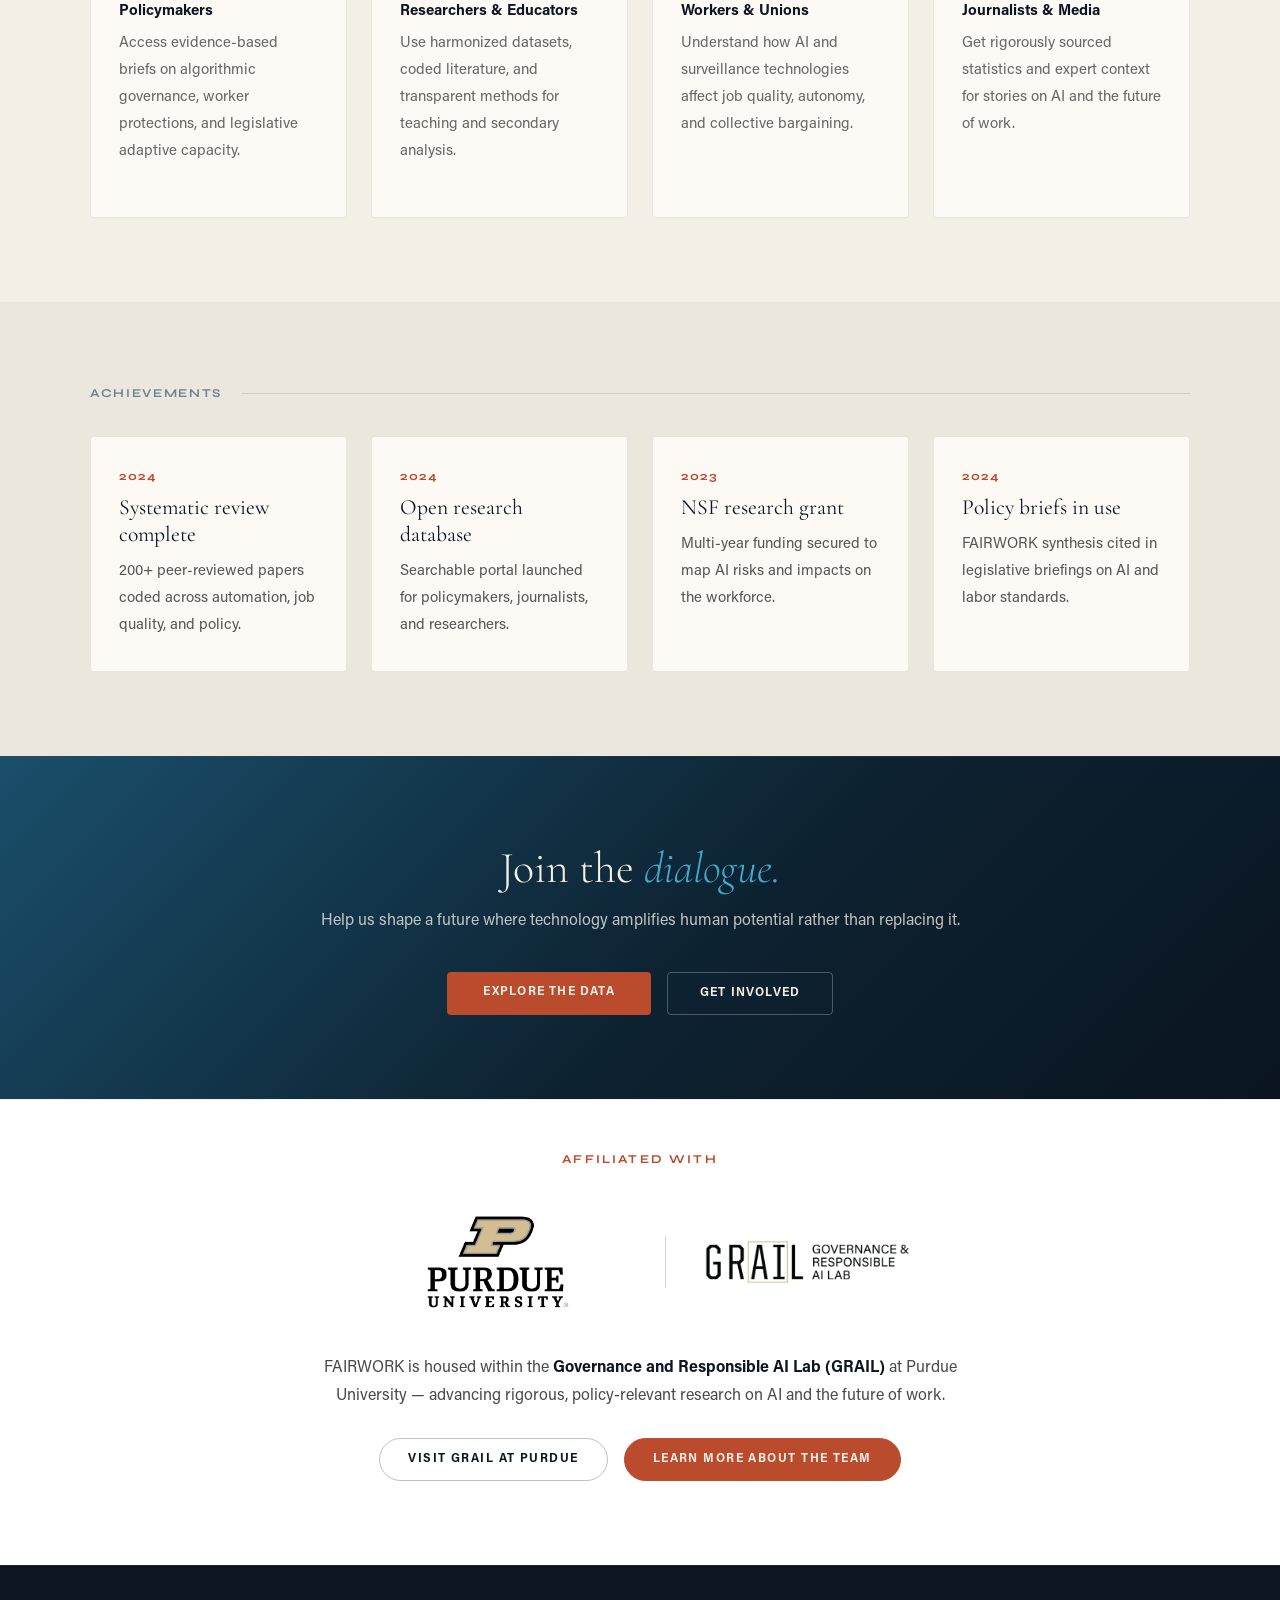
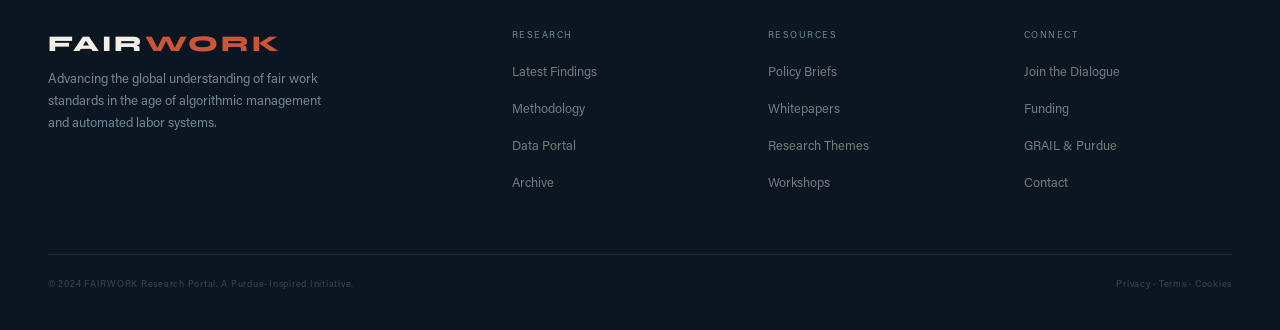
==== commit da36847b: "commit" ====
--- a/index.html
+++ b/index.html
@@ -16,7 +16,7 @@
 <nav aria-label="Main navigation">
   <div class="nav-logo"><a href="index.html">FAIR<span>WORK</span></a></div>
   <button type="button" class="nav-toggle" id="nav-toggle" aria-expanded="false" aria-controls="nav-menu" aria-label="Open menu">
-    <span class="nav-toggle-icon" aria-hidden="true">menu</span>
+    <span class="nav-icon" aria-hidden="true">menu</span>
   </button>
   <ul class="nav-links" id="nav-menu">
     <li><a href="#projects">Explore</a></li>
@@ -35,13 +35,17 @@
   <div class="hero-layout">
     <div class="hero-body">
       <div class="hero-kicker">Forecasting AI Risks and Impacts on the Workforce</div>
-      <h1 class="hero-headline">Mapping how <em>artificial intelligence</em><br>is reshaping <strong>work.</strong></h1>
+      <h1 class="hero-headline">
+        <span>Mapping how</span>
+        <span><em>artificial intelligence</em></span>
+        <span>is reshaping <strong>work.</strong></span>
+      </h1>
       <div class="hero-def">
         <div class="hero-def-bar"></div>
         <p class="hero-def-text">FAIRWORK distills complex algorithmic transitions into actionable intelligence. We study the intersection of workforce ethics, machine learning, and labor quality.</p>
       </div>
       <div class="search-wrap">
-        <form class="search search-center" role="search" aria-label="Search FAIRWORK research" onsubmit="event.preventDefault();heroSearch();">
+        <form class="search-bar search-bar--center" role="search" aria-label="Search FAIRWORK research" onsubmit="event.preventDefault();heroSearch();">
           <span class="search-icon" aria-hidden="true">search</span>
           <label class="visually-hidden" for="hero-search">Search</label>
           <input type="search" class="search-input" id="hero-search" name="q" placeholder="Search research papers, datasets, and findings…" autocomplete="off" enterkeyhint="search">
@@ -89,7 +93,7 @@
   <div class="insight-wrap reveal">
     <div class="insight-label">Insight of the Month</div>
     <blockquote class="insight-quote">"The invisible friction of surveillance technology often results in a 14% decrease in worker creative autonomy across technical sectors."</blockquote>
-    <p class="insight-lede">This finding highlights the trade-off between efficiency metrics and long-term innovation potential in modern AI-integrated workplaces.</p>
+    <p class="insight-body">This finding highlights the trade-off between efficiency metrics and long-term innovation potential in modern AI-integrated workplaces.</p>
     <div class="insight-footer">
       <a class="insight-link" href="#">Read Full Paper</a>
       <div class="insight-by">
@@ -101,14 +105,14 @@
 </section>
 
 <!-- ═══ ONGOING INITIATIVES ═══ -->
-<section id="projects" class="projects-sec">
+<section id="projects" class="projects">
   <div class="section-header reveal">
     <span class="eyebrow">Ongoing Initiatives</span>
     <div class="section-rule"></div>
     <span class="projects-hint">Click to explore · learn more</span>
   </div>
   <div class="projects-grid">
-    <div class="proj reveal d1" onclick="openProj('p2')">
+    <div class="proj-card reveal d1" onclick="openProj('p2')">
       <span class="proj-tag">Literature Review</span>
       <div class="proj-title">Systematic Literature Review (SLR)</div>
       <div class="proj-desc">Coded peer-reviewed literature on AI and the future of work.</div>
@@ -119,7 +123,7 @@
       </div>
       <div class="proj-contrib">Explore database →</div>
     </div>
-    <div class="proj proj-soon reveal d2" onclick="openProj('p1')">
+    <div class="proj-card proj-card--soon reveal d2" onclick="openProj('p1')">
       <span class="proj-tag">Forecasting</span>
       <div class="proj-title">AI Exposure Forecasting Database</div>
       <div class="proj-desc">Harmonized occupational AI exposure measures.</div>
@@ -129,7 +133,7 @@
       </div>
       <div class="proj-contrib">Learn more →</div>
     </div>
-    <div class="proj proj-soon reveal d3" onclick="openProj('p3')">
+    <div class="proj-card proj-card--soon reveal d3" onclick="openProj('p3')">
       <span class="proj-tag">Experiment</span>
       <div class="proj-title">Stakeholder Survey Experiment</div>
       <div class="proj-desc">Preregistered survey on evidence and policy preferences.</div>
@@ -143,9 +147,9 @@
 </section>
 
 <!-- ═══ CORE RESEARCH THEMES ═══ -->
-<section class="themes-sec" id="themes">
-  <div class="section-header"><span class="eyebrow-dim">Core Research Themes</span><div class="rule-dark"></div></div>
-  <div class="themes-grid themes-light">
+<section class="sec-themes" id="themes">
+  <div class="section-header"><span class="eyebrow-dim">Core Research Themes</span><div class="rule-dim"></div></div>
+  <div class="themes-grid themes--light">
     <div class="theme-card reveal d1"><div class="theme-num">01</div><div class="theme-title">Automation</div><p class="theme-desc">Tracking the pace of task displacement across 42 industry categories with focus on manufacturing.</p></div>
     <div class="theme-card reveal d2"><div class="theme-num">02</div><div class="theme-title">Skill Transitions</div><p class="theme-desc">Identifying effective reskilling pathways for workers transitioning into AI-collaborative roles.</p></div>
     <div class="theme-card reveal d3"><div class="theme-num">03</div><div class="theme-title">Job Quality</div><p class="theme-desc">Measuring psychological well-being and job satisfaction in algorithm-managed environments.</p></div>
@@ -157,101 +161,71 @@
 
 <!-- ═══ HOW WE WORK & HOW TO USE ═══ -->
 <section id="methodology" class="method">
-  <div class="section-header"><span class="eyebrow-dim">How We Work &amp; How to Use FAIRWORK</span><div class="rule-dark"></div></div>
-  <div class="method-intro reveal">
+  <div class="section-header"><span class="eyebrow-dim">How We Work &amp; How to Use FAIRWORK</span><div class="rule-dim"></div></div>
+  <div class="method-lead reveal">
     <div class="method-tagline">Rigorous, transparent,<br>replicable research.</div>
-    <p class="method-lead">FAIRWORK produces open evidence for policymakers, researchers, workers, and journalists. Every dataset ships with a codebook; every method is documented for replication.</p>
+    <p class="method-copy">FAIRWORK produces open evidence for policymakers, researchers, workers, and journalists. Every dataset ships with a codebook; every method is documented for replication.</p>
   </div>
   <div class="method-notes reveal">
     <div class="note">
       <div class="note-hd">Commitment to Transparency</div>
       <p>We publish codebooks, inter-rater reliability scores, and full search protocols alongside every release so findings can be scrutinized and extended by others.</p>
     </div>
-    <div class="note note-teal">
+    <div class="note note--teal">
       <div class="note-hd">What our data can — and can't — tell you</div>
       <p>Our evidence maps trends and associations in peer-reviewed research — not causal claims about every workplace. We flag contested findings and methodological limits explicitly.</p>
     </div>
-    <div class="note note-rust">
+    <div class="note note--rust">
       <div class="note-hd">Open Access Commitment</div>
       <p>Public datasets, transparent methods, and freely available resources. Every dataset ships with a codebook; CC-BY licensed data available for researchers and educators.</p>
     </div>
   </div>
-  <div class="aud-grid">
-    <div class="aud-card reveal d1"><div class="aud-title">Policymakers</div><div class="aud-desc">Access evidence-based briefs on algorithmic governance, worker protections, and legislative adaptive capacity.</div></div>
-    <div class="aud-card reveal d2"><div class="aud-title">Researchers &amp; Educators</div><div class="aud-desc">Use harmonized datasets, coded literature, and transparent methods for teaching and secondary analysis.</div></div>
-    <div class="aud-card reveal d3"><div class="aud-title">Workers &amp; Unions</div><div class="aud-desc">Understand how AI and surveillance technologies affect job quality, autonomy, and collective bargaining.</div></div>
-    <div class="aud-card reveal d4"><div class="aud-title">Journalists &amp; Media</div><div class="aud-desc">Get rigorously sourced statistics and expert context for stories on AI and the future of work.</div></div>
+  <div class="audience-grid">
+    <div class="audience-card reveal d1"><div class="aud-title">Policymakers</div><div class="aud-desc">Access evidence-based briefs on algorithmic governance, worker protections, and legislative adaptive capacity.</div></div>
+    <div class="audience-card reveal d2"><div class="aud-title">Researchers &amp; Educators</div><div class="aud-desc">Use harmonized datasets, coded literature, and transparent methods for teaching and secondary analysis.</div></div>
+    <div class="audience-card reveal d3"><div class="aud-title">Workers &amp; Unions</div><div class="aud-desc">Understand how AI and surveillance technologies affect job quality, autonomy, and collective bargaining.</div></div>
+    <div class="audience-card reveal d4"><div class="aud-title">Journalists &amp; Media</div><div class="aud-desc">Get rigorously sourced statistics and expert context for stories on AI and the future of work.</div></div>
   </div>
 </section>
 
 <!-- ═══ ACHIEVEMENTS ═══ -->
 <section id="achievements" class="achieve">
   <div class="achieve-wrap">
-    <div class="section-header achieve-hd-wrap reveal">
+    <div class="section-header achieve-hd reveal">
       <span class="eyebrow-dim">Achievements</span>
-      <div class="rule-dark"></div>
+      <div class="rule-dim"></div>
     </div>
     <div class="achieve-grid">
       <article class="achieve-card reveal d1">
         <div class="achieve-yr">2024</div>
-        <h3 class="achieve-hd">Systematic review complete</h3>
-        <p class="achieve-p">200+ peer-reviewed papers coded across automation, job quality, and policy.</p>
+        <h3 class="achieve-title">Systematic review complete</h3>
+        <p class="achieve-desc">200+ peer-reviewed papers coded across automation, job quality, and policy.</p>
       </article>
       <article class="achieve-card reveal d2">
         <div class="achieve-yr">2024</div>
-        <h3 class="achieve-hd">Open research database</h3>
-        <p class="achieve-p">Searchable portal launched for policymakers, journalists, and researchers.</p>
+        <h3 class="achieve-title">Open research database</h3>
+        <p class="achieve-desc">Searchable portal launched for policymakers, journalists, and researchers.</p>
       </article>
       <article class="achieve-card reveal d3">
         <div class="achieve-yr">2023</div>
-        <h3 class="achieve-hd">NSF research grant</h3>
-        <p class="achieve-p">Multi-year funding secured to map AI risks and impacts on the workforce.</p>
+        <h3 class="achieve-title">NSF research grant</h3>
+        <p class="achieve-desc">Multi-year funding secured to map AI risks and impacts on the workforce.</p>
       </article>
       <article class="achieve-card reveal d4">
         <div class="achieve-yr">2024</div>
-        <h3 class="achieve-hd">Policy briefs in use</h3>
-        <p class="achieve-p">FAIRWORK synthesis cited in legislative briefings on AI and labor standards.</p>
+        <h3 class="achieve-title">Policy briefs in use</h3>
+        <p class="achieve-desc">FAIRWORK synthesis cited in legislative briefings on AI and labor standards.</p>
       </article>
     </div>
   </div>
 </section>
 
-<!-- ═══ TEAM ═══ -->
-<section id="team" class="team">
-  <div class="section-header"><span class="eyebrow-dim">The People</span><div class="rule-dark"></div></div>
-  <div class="team-intro reveal">
-    <div class="team-hd">The researchers<br>behind the <em>project.</em></div>
-    <div class="team-lead">FAIRWORK's core research team at Purdue studies how AI reshapes labor markets, job quality, and workforce policy. <a href="team.html" class="inline-link">Meet the full team →</a></div>
-  </div>
-
-  <div class="team-grid">
-    <div class="team-card reveal d1">
-      <div class="team-avi">PI</div>
-      <div class="team-name">Daniel Schiff</div>
-      <div class="team-role">Principal Investigator · FAIRWORK</div>
-      <div class="team-bio">Leads FAIRWORK's research agenda on algorithmic management, worker surveillance, and labor market forecasting at Purdue.</div>
-    </div>
-    <div class="team-card reveal d2">
-      <div class="team-avi">Co-I</div>
-      <div class="team-name">Dolor Sit Amet</div>
-      <div class="team-role">Co-Investigator · Lorem ipsum dolor sit amet</div>
-      <div class="team-bio">Duis aute irure dolor in reprehenderit in voluptate velit esse cillum dolore eu fugiat.</div>
-    </div>
-    <div class="team-card reveal d3">
-      <div class="team-avi">Co-I</div>
-      <div class="team-name">Consectetur Adipiscing</div>
-      <div class="team-role">Co-Investigator · Lorem ipsum dolor sit amet</div>
-      <div class="team-bio">Excepteur sint occaecat cupidatat non proident sunt in culpa qui officia deserunt mollit.</div>
-    </div>
-  </div>
-</section>
-
 <!-- ═══ JOIN THE DIALOGUE ═══ -->
-<section id="involve" class="cta">
-  <div class="cta-wrap reveal">
-    <h2 class="cta-hd">Join the <em>dialogue.</em></h2>
-    <p class="cta-p">Help us shape a future where technology amplifies human potential rather than replacing it.</p>
-    <div class="cta-actions">
+<section id="involve" class="dialogue">
+  <div class="dialogue-wrap reveal">
+    <h2 class="dialogue-hd">Join the <em>dialogue.</em></h2>
+    <p class="dialogue-text">Help us shape a future where technology amplifies human potential rather than replacing it.</p>
+    <div class="dialogue-actions">
       <a class="btn-primary" href="#projects">Explore the Data</a>
       <button type="button" class="btn-outline" onclick="openInvolve()">Get Involved</button>
     </div>
@@ -266,26 +240,33 @@
 </div>
 
 <!-- ═══ GRAIL & PURDUE ═══ -->
-<section id="grail" class="affiliate">
-  <div class="affiliate-wrap reveal">
-    <p class="affiliate-kicker">Affiliated with</p>
-    <div class="affiliate-names">
-      <span class="affiliate-name">GRAIL</span>
-      <span class="affiliate-rule" aria-hidden="true"></span>
-      <span class="affiliate-name affiliate-name-purdue">Purdue University</span>
-    </div>
-    <p class="affiliate-p">FAIRWORK is housed within the <strong>Governance and Responsible AI Lab (GRAIL)</strong> at Purdue University — advancing rigorous, policy-relevant research on AI and the future of work.</p>
-    <a class="affiliate-link" href="https://www.cla.purdue.edu/academic/polsci/research/labs/grail/index.html" target="_blank" rel="noopener">Visit GRAIL at Purdue →</a>
+<section id="grail" class="affil">
+  <div class="affil-wrap reveal">
+    <p class="affil-label">Affiliated with</p>
+    <div class="affil-logos">
+      <a class="affil-logo affil-logo--purdue" href="https://www.purdue.edu/" target="_blank" rel="noopener" aria-label="Purdue University">
+        <img src="images/purdue.jpg" alt="Purdue University logo">
+      </a>
+      <span class="affil-rule" aria-hidden="true"></span>
+      <a class="affil-logo affil-logo--grail" href="https://www.cla.purdue.edu/academic/polsci/research/labs/grail/index.html" target="_blank" rel="noopener" aria-label="GRAIL Lab">
+        <img src="images/grail.png" alt="GRAIL logo">
+      </a>
+    </div>
+    <p class="affil-copy">FAIRWORK is housed within the <strong>Governance and Responsible AI Lab (GRAIL)</strong> at Purdue University — advancing rigorous, policy-relevant research on AI and the future of work.</p>
+    <div class="affil-actions">
+      <a class="affil-btn" href="https://www.cla.purdue.edu/academic/polsci/research/labs/grail/index.html" target="_blank" rel="noopener">Visit GRAIL at Purdue</a>
+      <a class="affil-btn affil-btn--filled" href="team.html">Learn More About the Team</a>
+    </div>
   </div>
 </section>
 
 <!-- ═══ FOOTER ═══ -->
 <footer>
   <div class="footer-top">
-    <div><div class="footer-brand">FAIR<span>WORK</span></div><p class="footer-tagline">Advancing the global understanding of fair work standards in the age of algorithmic management and automated labor systems.</p></div>
-    <div><div class="footer-col-head">Research</div><ul class="footer-links"><li><a href="team.html#publications">Latest Findings</a></li><li><a href="#methodology">Methodology</a></li><li><a href="#projects">Data Portal</a></li><li><a href="team.html#publications">Archive</a></li></ul></div>
-    <div><div class="footer-col-head">Resources</div><ul class="footer-links"><li><a href="team.html#publications">Policy Briefs</a></li><li><a href="#">Whitepapers</a></li><li><a href="#themes">Research Themes</a></li><li><a href="#projects">Workshops</a></li></ul></div>
-    <div><div class="footer-col-head">Connect</div><ul class="footer-links"><li><a href="#involve">Join the Dialogue</a></li><li><a href="mailto:funding@fairwork.org?subject=Funding%20Interest">Funding</a></li><li><a href="#grail">GRAIL &amp; Purdue</a></li><li><a href="#">Contact</a></li></ul></div>
+    <div><div class="footer-brand">FAIR<span>WORK</span></div><p class="footer-lead">Advancing the global understanding of fair work standards in the age of algorithmic management and automated labor systems.</p></div>
+    <div><div class="footer-hd">Research</div><ul class="footer-links"><li><a href="team.html#publications">Latest Findings</a></li><li><a href="#methodology">Methodology</a></li><li><a href="#projects">Data Portal</a></li><li><a href="team.html#publications">Archive</a></li></ul></div>
+    <div><div class="footer-hd">Resources</div><ul class="footer-links"><li><a href="team.html#publications">Policy Briefs</a></li><li><a href="#">Whitepapers</a></li><li><a href="#themes">Research Themes</a></li><li><a href="#projects">Workshops</a></li></ul></div>
+    <div><div class="footer-hd">Connect</div><ul class="footer-links"><li><a href="#involve">Join the Dialogue</a></li><li><a href="mailto:funding@fairwork.org?subject=Funding%20Interest">Funding</a></li><li><a href="#grail">GRAIL &amp; Purdue</a></li><li><a href="#">Contact</a></li></ul></div>
   </div>
   <div class="footer-bottom"><span class="footer-copy">© 2024 FAIRWORK Research Portal. A Purdue-Inspired Initiative.</span><span class="footer-copy">Privacy · Terms · Cookies</span></div>
 </footer>
@@ -293,17 +274,17 @@
 
 <!-- ═══ GET INVOLVED MODAL ═══ -->
 <div class="modal-bg" id="modal-bg" onclick="closeInvolve()"></div>
-<div class="modal" id="modal" role="dialog" aria-modal="true" aria-labelledby="modal-title" hidden>
+<div class="modal" id="modal" role="dialog" aria-modal="true" aria-labelledby="modal-hd" hidden>
   <button type="button" class="modal-close" onclick="closeInvolve()" aria-label="Close">✕</button>
-  <h2 class="modal-title" id="modal-title">Get Involved</h2>
-  <p class="modal-text">Tell us how you'd like to contribute to FAIRWORK research.</p>
+  <h2 class="modal-hd" id="modal-hd">Get Involved</h2>
+  <p class="modal-copy">Tell us how you'd like to contribute to FAIRWORK research.</p>
   <form class="modal-form" onsubmit="event.preventDefault();this.querySelector('.modal-submit').textContent='✓ Sent — we\'ll be in touch.';this.querySelector('.modal-submit').disabled=true;">
     <label class="visually-hidden" for="involve-name">Full name</label>
     <input type="text" class="modal-inp" id="involve-name" name="name" placeholder="Full name" required autocomplete="name">
     <label class="visually-hidden" for="involve-email">Email</label>
     <input type="email" class="modal-inp" id="involve-email" name="email" placeholder="Email address" required autocomplete="email">
     <label class="visually-hidden" for="involve-message">Message</label>
-    <textarea class="modal-inp modal-textarea" id="involve-message" name="message" placeholder="Message (optional)" rows="4"></textarea>
+    <textarea class="modal-inp modal-ta" id="involve-message" name="message" placeholder="Message (optional)" rows="4"></textarea>
     <button type="submit" class="btn-primary modal-submit">Send</button>
   </form>
 </div>
@@ -432,7 +413,7 @@
   const open = this.getAttribute('aria-expanded') === 'true';
   this.setAttribute('aria-expanded', String(!open));
   this.setAttribute('aria-label', open ? 'Open menu' : 'Close menu');
-  this.querySelector('.nav-toggle-icon').textContent = open ? 'menu' : 'close';
+  this.querySelector('.nav-icon').textContent = open ? 'menu' : 'close';
   document.getElementById('nav-menu').classList.toggle('open', !open);
 });
 
@@ -476,4 +457,4 @@
 if(askKey)askKey.addEventListener('keydown',e=>{if(e.key==='Enter')document.getElementById('ask-input')?.focus();});
 </script>
 </body>
-</html>
+</html>
--- a/css/styles.css
+++ b/css/styles.css
@@ -60,13 +60,13 @@
 .pubs-intro,
 .panel-lead,
 .objective-intro-right p,
-.team-lead,
-.method-lead,
-.insight-lede,
+.team-copy,
+.method-copy,
+.insight-body,
 .theme-desc,
-.achieve-p,
+.achieve-desc,
 .team-bio,
-.cta-p,
+.dialogue-text,
 .pub-desc,
 .proj-desc,
 .note p,
@@ -255,7 +255,7 @@
   flex-shrink: 0;
 }
 
-.nav-toggle-icon {
+.nav-icon {
   font-family: 'Material Symbols Outlined';
   font-size: 1.35rem;
   font-variation-settings: 'FILL' 0, 'wght' 400, 'GRAD' 0, 'opsz' 24;
@@ -316,7 +316,7 @@
   flex: 1;
 }
 
-.rule-dark {
+.rule-dim {
   height: 1px;
   background: rgba(10,10,10,.12);
   flex: 1;
@@ -410,7 +410,7 @@
   padding-top: 7rem;
 }
 
-.search {
+.search-bar {
   display: flex;
   align-items: center;
   gap: .5rem;
@@ -430,11 +430,11 @@
   animation: up .8s var(--ease) .45s forwards;
 }
 
-.search-center {
+.search-bar--center {
   width: 100%;
 }
 
-.search:focus-within {
+.search-bar:focus-within {
   border-color: var(--gold2);
   box-shadow: 0 8px 32px rgba(0,0,0,.18), 0 0 0 3px rgba(26,128,174,.25);
 }
@@ -480,23 +480,40 @@
   letter-spacing: .14em;
   text-transform: uppercase;
   color: var(--rust2);
-  margin-bottom: 2rem;
+  margin-bottom: 1.4rem;
   opacity: 0;
   transform: translateY(10px);
   animation: up .7s var(--ease) .15s forwards;
 }
 
 .hero-headline {
+  display: grid;
+  gap: .12rem;
   font-family: var(--ff-d);
   font-size: clamp(3.2rem, 7.5vw, 7.2rem);
   font-weight: 300;
   line-height: 1.02;
-  letter-spacing: -.02em;
+  letter-spacing: -.03em;
   max-width: 820px;
-  margin-bottom: 2.25rem;
+  margin-bottom: 1.6rem;
   opacity: 0;
   transform: translateY(22px);
   animation: up .95s var(--ease) .25s forwards;
+}
+
+.hero-headline span {
+  display: inline-block;
+  white-space: nowrap;
+}
+
+@media (max-width: 760px) {
+  .hero-headline {
+    gap: .08rem;
+  }
+
+  .hero-headline span {
+    white-space: normal;
+  }
 }
 
 .hero-headline em {
@@ -679,7 +696,7 @@
   margin: 0 auto;
 }
 
-.achieve-hd-wrap {
+.achieve-hd {
   margin-bottom: 2.25rem;
 }
 
@@ -712,7 +729,7 @@
   margin-bottom: .65rem;
 }
 
-.achieve-hd {
+.achieve-title {
   font-family: var(--ff-d);
   font-size: var(--type-card);
   font-weight: 400;
@@ -721,7 +738,7 @@
   margin-bottom: .65rem;
 }
 
-.achieve-p {
+.achieve-desc {
   font-size: var(--text-sm);
   line-height: var(--content-leading);
   color: #555;
@@ -761,7 +778,7 @@
   padding: 0;
 }
 
-.insight-lede {
+.insight-body {
   font-size: var(--text-base);
   line-height: var(--content-leading);
   color: #444;
@@ -881,18 +898,18 @@
   margin: 4rem 0;
 }
 
-.themes-sec .themes-intro {
+.sec-themes .themes-intro {
   margin-bottom: 2.25rem;
 }
 
-.themes-light {
+.themes--light {
   display: grid;
   grid-template-columns: repeat(3, 1fr);
   gap: 1.5rem;
   background: transparent;
 }
 
-.themes-light .theme-card {
+.themes--light .theme-card {
   background: var(--white);
   border: 1px solid rgba(10,10,10,.08);
   border-radius: 4px;
@@ -900,13 +917,13 @@
   transition: background .25s, border-color .25s, box-shadow .25s;
 }
 
-.themes-light .theme-card:hover {
+.themes--light .theme-card:hover {
   background: var(--white);
   border-color: rgba(186,75,45,.2);
   box-shadow: 0 8px 28px rgba(10,10,10,.06);
 }
 
-.themes-light .theme-num {
+.themes--light .theme-num {
   font-family: var(--ff-u);
   font-size: var(--text-label);
   font-weight: 700;
@@ -915,7 +932,7 @@
   margin-bottom: .65rem;
 }
 
-.themes-light .theme-title {
+.themes--light .theme-title {
   font-family: var(--ff-d);
   font-size: var(--type-card);
   font-weight: 400;
@@ -923,7 +940,7 @@
   margin-bottom: .75rem;
 }
 
-.themes-light .theme-desc {
+.themes--light .theme-desc {
   font-size: var(--text-sm);
   line-height: var(--content-leading);
   color: #555;
@@ -1431,156 +1448,183 @@
 }
 
 /* JOIN THE DIALOGUE */
-..cta {
-  background: var(--warm);
+.dialogue {
+  background:
+    linear-gradient(135deg, var(--slate) 0%, var(--ink2) 55%, #0a1520 100%);
+  color: var(--cream);
+  padding: var(--section-y) 3rem;
+  border-top: 1px solid rgba(244,239,230,.08);
+}
+
+.dialogue-wrap {
+  text-align: center;
+  max-width: 680px;
+  margin: 0 auto;
+}
+
+.dialogue-hd {
+  font-family: var(--ff-d);
+  font-size: var(--type-section);
+  font-weight: 300;
+  color: var(--cream);
+  margin-bottom: .75rem;
+}
+
+.dialogue-hd em {
+  font-style: italic;
+  color: var(--gold2);
+}
+
+.dialogue-text {
+  font-size: var(--text-base);
+  line-height: var(--content-leading);
+  color: rgba(244,239,230,.78);
+  margin-bottom: 2.25rem;
+}
+
+.dialogue-actions {
+  display: flex;
+  gap: 1rem;
+  justify-content: center;
+  flex-wrap: wrap;
+}
+
+.dialogue .btn-outline {
+  border-color: rgba(244,239,230,.28);
+  color: var(--cream);
+}
+
+.dialogue .btn-outline:hover {
+  background: var(--cream);
+  color: var(--ink);
+  border-color: var(--cream);
+}
+
+/* GRAIL & PURDUE AFFILIATE BANNER */
+.affil {
+  background: #ffffff;
   color: var(--ink);
   padding: var(--section-y) 3rem;
   border-top: 1px solid rgba(10,10,10,.06);
 }
 
-.cta-wrap {
-  text-align: center;
-  max-width: 680px;
-  margin: 0 auto;
-}
-
-.cta-hd {
-  font-family: var(--ff-d);
-  font-size: var(--type-section);
-  font-weight: 300;
-  color: var(--ink);
-  margin-bottom: .75rem;
-}
-
-.cta-hd em {
-  font-style: italic;
-  color: var(--rust);
-}
-
-.cta-p {
-  font-size: var(--text-base);
-  line-height: var(--content-leading);
-  color: #444;
-  margin-bottom: 2.25rem;
-}
-
-.cta-actions {
-  display: flex;
-  gap: 1rem;
-  justify-content: center;
-  flex-wrap: wrap;
-}
-
-..cta .btn-outline {
-  border-color: rgba(10,10,10,.25);
-  color: var(--ink);
-}
-
-..cta .btn-outline:hover {
-  background: var(--ink);
-  color: var(--cream);
-  border-color: var(--ink);
-}
-
-/* GRAIL & PURDUE AFFILIATE BANNER */
-.affiliate {
-  background:
-    linear-gradient(135deg, var(--slate) 0%, var(--ink2) 55%, #0a1520 100%);
-  color: var(--cream);
-  padding: var(--section-y) 3rem;
-  border-top: 1px solid rgba(244,239,230,.08);
-}
-
-.affiliate-wrap {
+.affil-wrap {
   max-width: 900px;
   margin: 0 auto;
   text-align: center;
 }
 
-.affiliate-kicker {
+.affil-label {
   font-family: var(--ff-u);
   font-size: var(--text-label);
   font-weight: 700;
   letter-spacing: .18em;
   text-transform: uppercase;
-  color: var(--gold2);
-  margin-bottom: 1.25rem;
-}
-
-.affiliate-names {
+  color: var(--rust);
+  margin-top: -2.2rem;
+  margin-bottom: 1.6rem;
+}
+
+.affil-logos {
   display: flex;
   align-items: center;
   justify-content: center;
-  flex-wrap: wrap;
-  gap: 1.25rem 1.75rem;
-  margin-bottom: 1.5rem;
-}
-
-.affiliate-name {
-  font-family: var(--ff-d);
-  font-size: clamp(2.25rem, 5vw, 3.5rem);
-  font-weight: 300;
-  line-height: 1;
-  letter-spacing: -.02em;
-  color: var(--cream);
-}
-
-.affiliate-name-purdue {
-  font-size: clamp(1.75rem, 3.5vw, 2.75rem);
-  color: rgba(244,239,230,.92);
-}
-
-.affiliate-rule {
+  flex-wrap: nowrap;
+  gap: 1.6rem 2.2rem;
+  margin-bottom: 1.6rem;
+}
+
+.affil-logo {
+  display: inline-flex;
+  align-items: center;
+  justify-content: center;
+  min-height: 6rem;
+}
+
+.affil-logo img {
+  max-height: 9.35rem;
+  width: auto;
+  max-width: 16.5rem;
+  object-fit: contain;
+  display: block;
+  filter: brightness(1.02);
+}
+
+.affil-logo--grail img {
+  max-height: 5rem;
+}
+
+.affil-rule {
   width: 1px;
-  height: 2.5rem;
-  background: rgba(244,239,230,.2);
-}
-
-.affiliate-p {
+  height: 3.25rem;
+  background: rgba(10,10,10,.18);
+}
+
+.affil-copy {
   font-size: var(--text-base);
   line-height: 1.75;
-  color: rgba(244,239,230,.72);
-  max-width: 640px;
+  color: rgba(10,10,10,.74);
+  max-width: 660px;
   margin: 0 auto 1.75rem;
 }
 
-.affiliate-p strong {
-  color: var(--cream);
+.affil-copy strong {
+  color: var(--ink);
   font-weight: 600;
 }
 
-.affiliate-link {
+.affil-btn {
   display: inline-flex;
   align-items: center;
   gap: .35rem;
   padding: .85rem 1.75rem;
-  border: 1px solid rgba(244,239,230,.28);
+  border: 1px solid rgba(10,10,10,.25);
   border-radius: 999px;
   font-size: var(--text-label);
   font-weight: 700;
   letter-spacing: .12em;
   text-transform: uppercase;
-  color: var(--cream);
+  color: var(--ink);
   transition: background .2s, border-color .2s, color .2s;
 }
 
-.affiliate-link:hover {
-  background: var(--cream);
-  color: var(--ink);
-  border-color: var(--cream);
+.affil-btn:hover {
+  background: var(--ink);
+  color: var(--cream);
+  border-color: var(--ink);
+}
+
+.affil-actions {
+  display: flex;
+  align-items: center;
+  justify-content: center;
+  flex-wrap: wrap;
+  gap: 1rem;
+}
+
+.affil-btn--filled {
+  background: var(--rust);
+  color: var(--cream);
+  border-color: var(--rust);
+}
+
+.affil-btn--filled:hover {
+  background: var(--ink);
+  color: var(--cream);
+  border-color: var(--ink);
 }
 
 /* OBJECTIVE */
-.themes-sec {
+.sec-themes {
   background: var(--cream);
   color: var(--ink);
   padding: var(--section-y) 3rem;
   max-width: none;
 }
 
-.themes-sec > .section-header,
-.themes-sec > .themes-grid,
-.themes-sec > .grail-brief {
+.sec-themes > .section-header,
+.sec-themes > .themes-grid,
+.sec-themes > .grail-brief {
   max-width: 1100px;
   margin-left: auto;
   margin-right: auto;
@@ -1685,7 +1729,7 @@
 }
 
 /* GET INVOLVED MODAL */
-..modal-bg {
+.modal-bg {
   position: fixed;
   inset: 0;
   background: rgba(12,22,35,.72);
@@ -1695,7 +1739,7 @@
   transition: opacity .3s;
 }
 
-..modal-bg.open {
+.modal-bg.open {
   opacity: 1;
   pointer-events: auto;
 }
@@ -1739,7 +1783,7 @@
   margin-bottom: .5rem;
 }
 
-.modal-p {
+.modal-copy {
   font-size: var(--text-sm);
   line-height: 1.65;
   color: #555;
@@ -1779,7 +1823,7 @@
 }
 
 /* PROJECTS */
-.projects-sec {
+.projects {
   background: var(--ink2);
   padding: var(--section-y) 3rem;
 }
@@ -1801,7 +1845,7 @@
   background: rgba(244,239,230,.04);
 }
 
-.proj {
+.proj-card {
   background: var(--ink2);
   padding: 2.75rem 2.5rem;
   cursor: pointer;
@@ -1811,7 +1855,7 @@
   border-bottom: 1px solid rgba(244,239,230,.03);
 }
 
-.proj::after {
+.proj-card::after {
   content: '→';
   position: absolute;
   bottom: 2rem;
@@ -1823,16 +1867,16 @@
   transition: opacity .2s, transform .2s var(--ease);
 }
 
-.proj:hover {
+.proj-card:hover {
   background: #122033;
 }
 
-.proj:hover::after {
+.proj-card:hover::after {
   opacity: 1;
   transform: translateX(0);
 }
 
-.proj::before {
+.proj-card::before {
   content: '';
   position: absolute;
   left: 0;
@@ -1845,7 +1889,7 @@
   transition: transform .35s var(--ease);
 }
 
-.proj:hover::before {
+.proj-card:hover::before {
   transform: scaleY(1);
 }
 
@@ -1891,11 +1935,11 @@
   border-radius: 2px;
 }
 
-.proj-soon {
+.proj-card--soon {
   opacity: .78;
 }
 
-.proj-soon:hover {
+.proj-card--soon:hover {
   background: #122033;
   opacity: .92;
 }
@@ -2196,15 +2240,15 @@
 }
 
 .method > .section-header,
-.method > .method-intro,
+.method > .method-lead,
 .method > .method-notes,
-.method > .aud-grid {
+.method > .audience-grid {
   max-width: 1100px;
   margin-left: auto;
   margin-right: auto;
 }
 
-.method-intro {
+.method-lead {
   display: grid;
   grid-template-columns: 1fr 1.4fr;
   gap: 3.5rem;
@@ -2221,7 +2265,7 @@
   max-width: 400px;
 }
 
-.method-lead {
+.method-copy {
   font-size: var(--text-base);
   line-height: var(--content-leading);
   color: #444;
@@ -2229,20 +2273,20 @@
   padding-left: 1.75rem;
 }
 
-.method .aud-grid {
+.method .audience-grid {
   margin-top: 0;
   gap: 1.5rem;
   background: transparent;
 }
 
-.method .aud-card {
+.method .audience-card {
   background: var(--white);
   border: 1px solid rgba(10,10,10,.08);
   border-radius: 4px;
   padding: 2rem 1.75rem;
 }
 
-.method .aud-card:hover {
+.method .audience-card:hover {
   background: var(--white);
   border-color: rgba(186,75,45,.2);
   box-shadow: 0 8px 28px rgba(10,10,10,.06);
@@ -2256,7 +2300,7 @@
   color: #666;
 }
 
-.method .aud-card::after {
+.method .audience-card::after {
   background: var(--rust);
 }
 
@@ -2276,26 +2320,26 @@
   border: 1px solid rgba(10,10,10,.08);
 }
 
-.note-teal {
+.note--teal {
   background: rgba(26,128,174,.06);
   border-color: rgba(26,128,174,.2);
 }
 
-.note-teal .note-hd {
+.note--teal .note-hd {
   color: var(--teal);
 }
 
-.note-rust {
+.note--rust {
   background: rgba(186,75,45,.04);
   border-color: rgba(186,75,45,.15);
 }
 
-.note-rust .note-hd {
+.note--rust .note-hd {
   color: var(--rust);
 }
 
 .note .note-hd {
-  font-family: var(--ff-u);
+  font-family: var(--ff-body);
   font-size: var(--text-label);
   font-weight: 700;
   letter-spacing: .12em;
@@ -2311,19 +2355,19 @@
 }
 
 /* AUDIENCE */
-.aud-sec {
+.audience-section {
   background: var(--ink);
   padding: 6rem 3rem;
 }
 
-.aud-grid {
+.audience-grid {
   display: grid;
   grid-template-columns: repeat(4, 1fr);
   gap: 2px;
   background: rgba(244,239,230,.04);
 }
 
-.aud-card {
+.audience-card {
   background: var(--ink);
   padding: 2.5rem 2rem;
   transition: background .25s;
@@ -2331,11 +2375,11 @@
   overflow: hidden;
 }
 
-.aud-card:hover {
+.audience-card:hover {
   background: #122033;
 }
 
-.aud-card::after {
+.audience-card::after {
   content: '';
   position: absolute;
   bottom: 0;
@@ -2348,7 +2392,7 @@
   transition: transform .35s var(--ease);
 }
 
-.aud-card:hover::after {
+.audience-card:hover::after {
   transform: scaleX(1);
 }
 
@@ -2390,7 +2434,7 @@
   margin-bottom: var(--block-gap);
 }
 
-.team-hd {
+.team-headline {
   font-family: var(--ff-d);
   font-size: var(--type-section);
   font-weight: 300;
@@ -2398,12 +2442,12 @@
   font-style: italic;
 }
 
-.team-hd em {
+.team-headline em {
   color: var(--rust);
   font-style: normal;
 }
 
-.team-lead {
+.team-copy {
   font-size: var(--text-base);
   line-height: var(--content-leading);
   color: #555;
@@ -2895,14 +2939,14 @@
   color: var(--rust2);
 }
 
-.footer-tagline {
+.footer-lead {
   font-size: .82rem;
   color: var(--fog);
   line-height: 1.7;
   max-width: 280px;
 }
 
-.footer-col-head {
+.footer-hd {
   font-size: .58rem;
   letter-spacing: .16em;
   text-transform: uppercase;
@@ -2950,7 +2994,7 @@
 
 @media (max-width: 1024px) {
   .themes-grid,
-  .themes-light,
+  .themes--light,
   .pubs-grid {
     grid-template-columns: repeat(2, 1fr);
   }
@@ -2967,7 +3011,7 @@
     grid-template-columns: 1fr;
   }
 
-  .method-intro {
+  .method-lead {
     grid-template-columns: 1fr;
   }
 
@@ -2980,7 +3024,7 @@
     grid-template-columns: 1fr;
   }
 
-  .aud-grid {
+  .audience-grid {
     grid-template-columns: repeat(2, 1fr);
   }
 
@@ -3054,13 +3098,13 @@
   .hero,
   .insight,
   .achieve,
-  .themes-sec,
+  .sec-themes,
   .pubs-section,
-  .projects-sec,
+  .projects,
   .involve-section,
   .engage-section,
-  ..cta,
-  .affiliate,
+  .dialogue,
+  .affil,
   .method,
   .team,
   .ask-section {
@@ -3073,7 +3117,7 @@
   }
 
   .themes-grid,
-  .themes-light,
+  .themes--light,
   .pubs-grid {
     grid-template-columns: 1fr;
   }
@@ -3090,7 +3134,7 @@
     max-width: 100%;
   }
 
-  .themes-light {
+  .themes--light {
     grid-template-columns: 1fr;
   }
 
@@ -3115,7 +3159,7 @@
     display: none;
   }
 
-  .aud-grid {
+  .audience-grid {
     grid-template-columns: 1fr;
   }
 
@@ -3124,7 +3168,7 @@
     grid-template-columns: repeat(2, 1fr);
   }
 
-  .method-intro {
+  .method-lead {
     grid-template-columns: 1fr;
   }
 
@@ -3135,4 +3179,4 @@
   .footer-top {
     grid-template-columns: 1fr 1fr;
   }
-}
+}
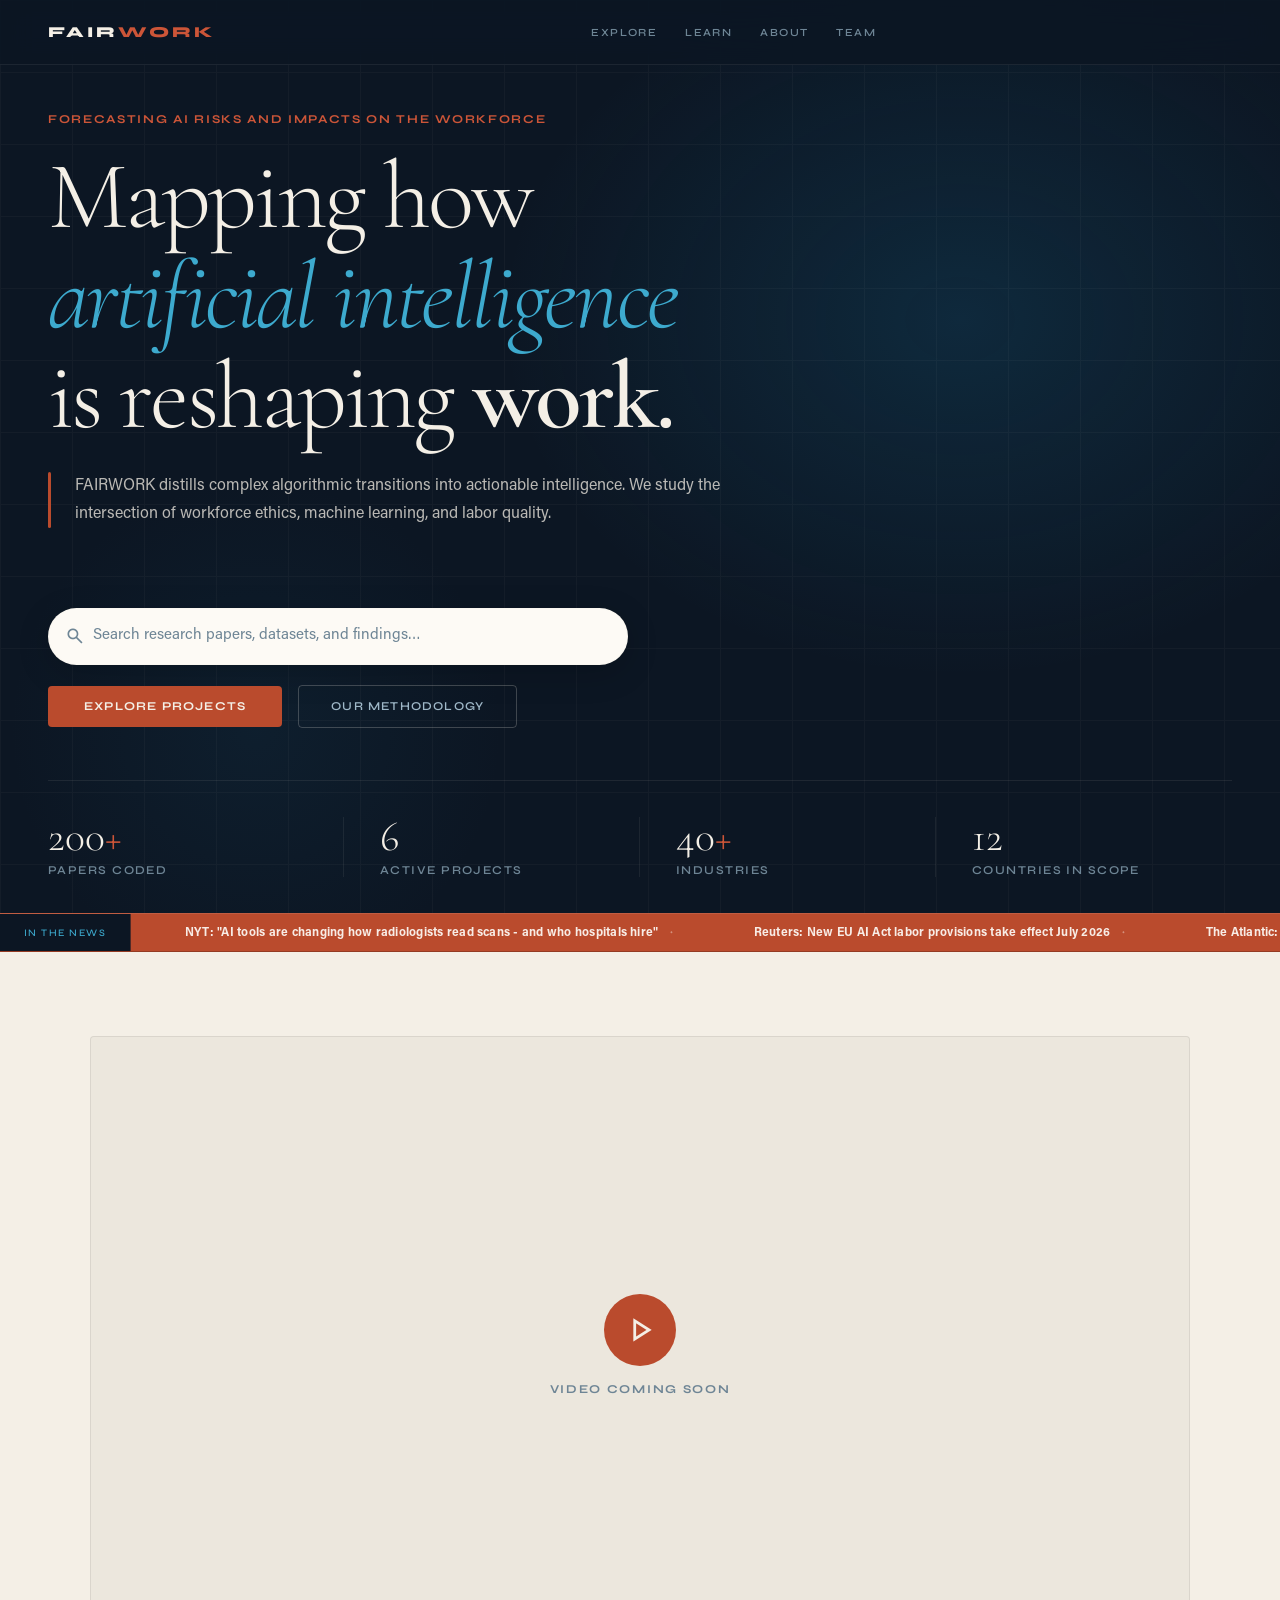
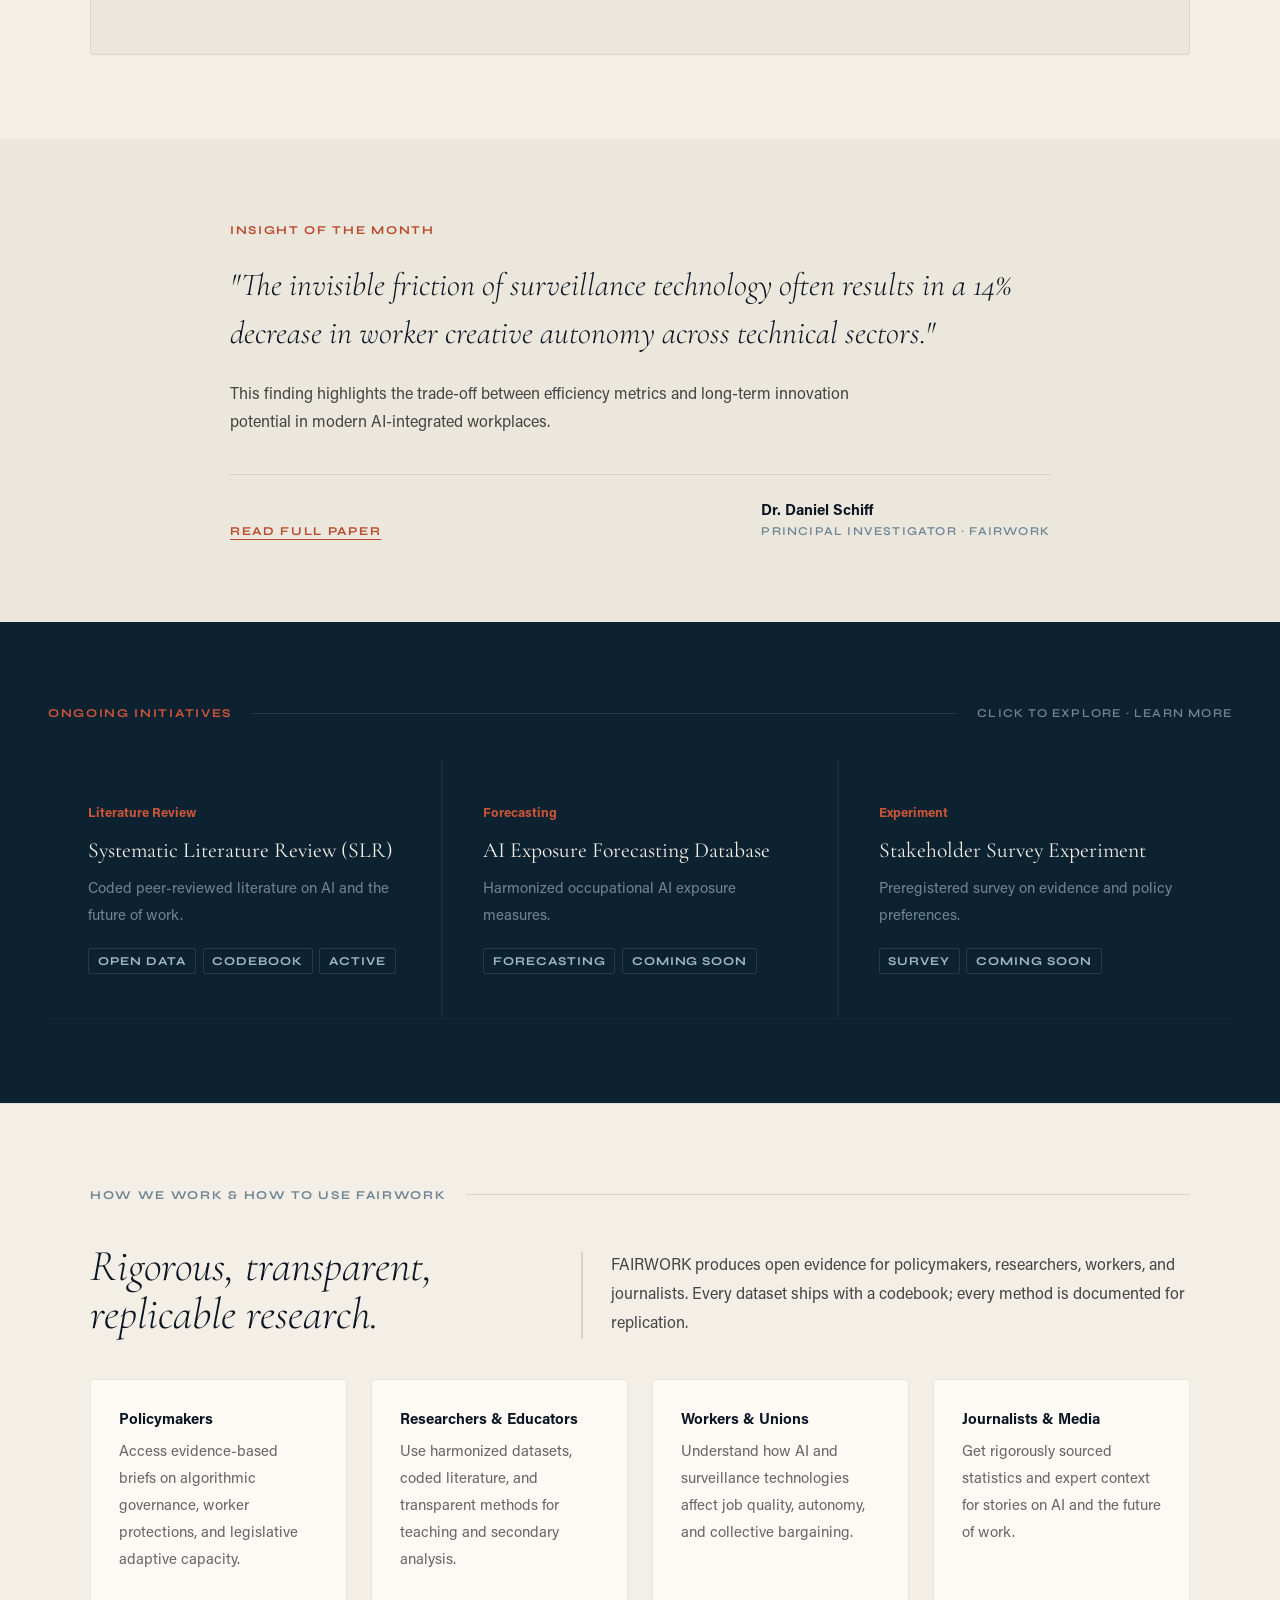
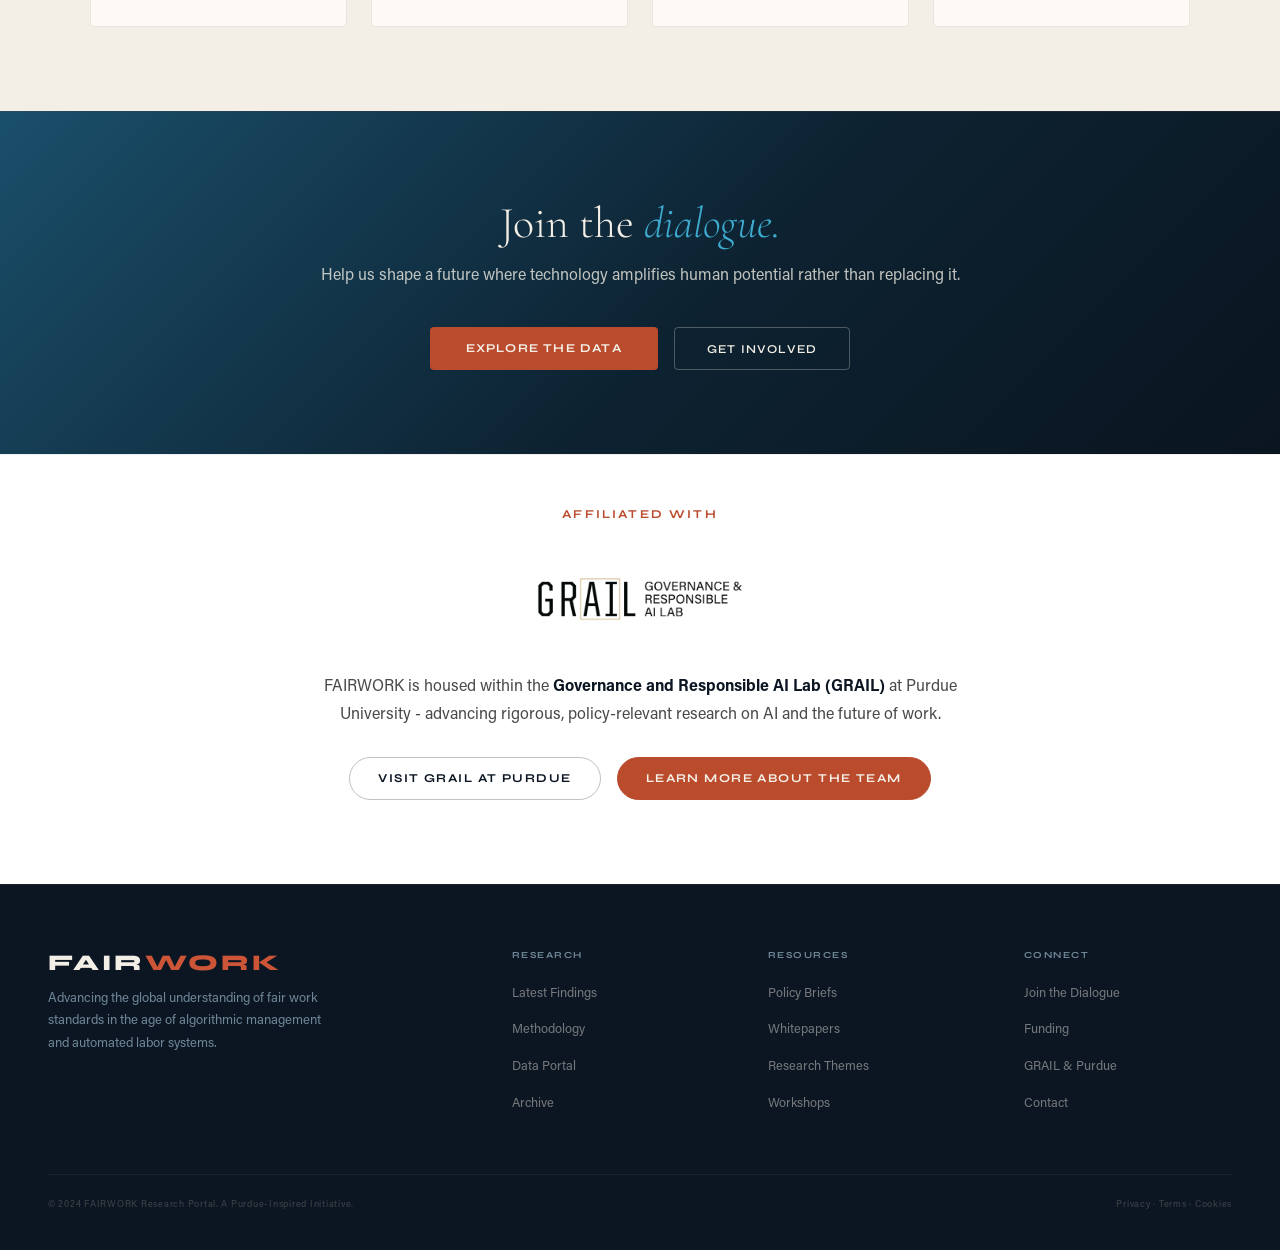
==== commit 92519618: "macarena" ====
--- a/index.html
+++ b/index.html
@@ -3,7 +3,7 @@
 <head>
 <meta charset="UTF-8">
 <meta name="viewport" content="width=device-width, initial-scale=1.0">
-<title>FAIRWORK — Forecasting AI Risks and Impacts on the Workforce</title>
+<title>FAIRWORK - Forecasting AI Risks and Impacts on the Workforce</title>
 <link rel="preconnect" href="https://fonts.googleapis.com">
 <link href="https://fonts.googleapis.com/css2?family=Cormorant+Garamond:ital,wght@0,300;0,400;0,600;1,300;1,400;1,600&family=Syne:wght@400;600;700;800&display=swap" rel="stylesheet">
 <link href="https://fonts.googleapis.com/css2?family=Material+Symbols+Outlined:opsz,wght,FILL,GRAD@24,400,0,0&display=swap" rel="stylesheet">
@@ -20,7 +20,7 @@
   </button>
   <ul class="nav-links" id="nav-menu">
     <li><a href="#projects">Explore</a></li>
-    <li><a href="#themes">Learn</a></li>
+    <li><a href="about.html#themes">Learn</a></li>
     <li><a href="about.html">About</a></li>
     <li><a href="team.html">Team</a></li>
   </ul>
@@ -69,17 +69,17 @@
 <div class="ticker-wrap">
   <div class="ticker-label">In the News</div>
   <div class="ticker-track">
-    <span class="ticker-item">NYT: "AI tools are changing how radiologists read scans — and who hospitals hire"</span>
+    <span class="ticker-item">NYT: "AI tools are changing how radiologists read scans - and who hospitals hire"</span>
     <span class="ticker-item">Reuters: New EU AI Act labor provisions take effect July 2026</span>
-    <span class="ticker-item">The Atlantic: "The jobs AI is actually taking — it's not what you think"</span>
+    <span class="ticker-item">The Atlantic: "The jobs AI is actually taking - it's not what you think"</span>
     <span class="ticker-item">WSJ: Goldman Sachs estimates 300M jobs globally face partial automation risk</span>
     <span class="ticker-item">MIT Tech Review: LLMs boost paralegal productivity by 42% in new RCT</span>
     <span class="ticker-item">NPR: Truck drivers union fights back against autonomous freight pilot programs</span>
     <span class="ticker-item">FT: AI coding assistants raise output but widen skill gaps within software teams</span>
     <span class="ticker-item">Bloomberg: Amazon warehouse AI system triggers fresh NLRB complaint</span>
-    <span class="ticker-item">NYT: "AI tools are changing how radiologists read scans — and who hospitals hire"</span>
+    <span class="ticker-item">NYT: "AI tools are changing how radiologists read scans - and who hospitals hire"</span>
     <span class="ticker-item">Reuters: New EU AI Act labor provisions take effect August 2026</span>
-    <span class="ticker-item">The Atlantic: "The jobs AI is actually taking — it's not what you think"</span>
+    <span class="ticker-item">The Atlantic: "The jobs AI is actually taking - it's not what you think"</span>
     <span class="ticker-item">WSJ: Goldman Sachs estimates 300M jobs globally face partial automation risk</span>
     <span class="ticker-item">MIT Tech Review: LLMs boost paralegal productivity by 42% in new RCT</span>
     <span class="ticker-item">NPR: Truck drivers union fights back against autonomous freight pilot programs</span>
@@ -87,6 +87,19 @@
     <span class="ticker-item">Bloomberg: Amazon warehouse AI system triggers fresh NLRB complaint</span>
   </div>
 </div>
+
+<!-- ═══ VIDEO ═══ -->
+<section class="video-section" aria-label="Introduction video">
+  <!-- Replace the placeholder div with e.g.
+       <iframe src="https://www.youtube-nocookie.com/embed/VIDEO_ID" title="FAIRWORK introduction" allow="fullscreen; picture-in-picture" allowfullscreen></iframe>
+       or <video src="media/intro.mp4" controls poster="media/intro.jpg"></video> -->
+  <div class="video-frame">
+    <div class="video-placeholder">
+      <span class="video-play" aria-hidden="true">play_arrow</span>
+      <span class="video-label">Video coming soon</span>
+    </div>
+  </div>
+</section>
 
 <!-- ═══ INSIGHT OF THE MONTH ═══ -->
 <section class="insight">
@@ -112,7 +125,7 @@
     <span class="projects-hint">Click to explore · learn more</span>
   </div>
   <div class="projects-grid">
-    <div class="proj-card reveal d1" onclick="openProj('p2')">
+    <div class="proj-card reveal d1" role="link" tabindex="0" onclick="location.href='slr.html'" onkeydown="if(event.key==='Enter')location.href='slr.html'">
       <span class="proj-tag">Literature Review</span>
       <div class="proj-title">Systematic Literature Review (SLR)</div>
       <div class="proj-desc">Coded peer-reviewed literature on AI and the future of work.</div>
@@ -121,7 +134,6 @@
         <span>Codebook</span>
         <span>Active</span>
       </div>
-      <div class="proj-contrib">Explore database →</div>
     </div>
     <div class="proj-card proj-card--soon reveal d2" onclick="openProj('p1')">
       <span class="proj-tag">Forecasting</span>
@@ -131,7 +143,6 @@
         <span>Forecasting</span>
         <span>Coming Soon</span>
       </div>
-      <div class="proj-contrib">Learn more →</div>
     </div>
     <div class="proj-card proj-card--soon reveal d3" onclick="openProj('p3')">
       <span class="proj-tag">Experiment</span>
@@ -141,21 +152,7 @@
         <span>Survey</span>
         <span>Coming Soon</span>
       </div>
-      <div class="proj-contrib">Learn more →</div>
-    </div>
-  </div>
-</section>
-
-<!-- ═══ CORE RESEARCH THEMES ═══ -->
-<section class="sec-themes" id="themes">
-  <div class="section-header"><span class="eyebrow-dim">Core Research Themes</span><div class="rule-dim"></div></div>
-  <div class="themes-grid themes--light">
-    <div class="theme-card reveal d1"><div class="theme-num">01</div><div class="theme-title">Automation</div><p class="theme-desc">Tracking the pace of task displacement across 42 industry categories with focus on manufacturing.</p></div>
-    <div class="theme-card reveal d2"><div class="theme-num">02</div><div class="theme-title">Skill Transitions</div><p class="theme-desc">Identifying effective reskilling pathways for workers transitioning into AI-collaborative roles.</p></div>
-    <div class="theme-card reveal d3"><div class="theme-num">03</div><div class="theme-title">Job Quality</div><p class="theme-desc">Measuring psychological well-being and job satisfaction in algorithm-managed environments.</p></div>
-    <div class="theme-card reveal d4"><div class="theme-num">04</div><div class="theme-title">Human–AI Collaboration</div><p class="theme-desc">Optimizing the interface between human intuition and machine predictive power in high-stakes fields.</p></div>
-    <div class="theme-card reveal d5"><div class="theme-num">05</div><div class="theme-title">Worker Surveillance</div><p class="theme-desc">Evaluating the legal and ethical implications of continuous biometric and digital activity monitoring.</p></div>
-    <div class="theme-card reveal d6"><div class="theme-num">06</div><div class="theme-title">Policy Responses</div><p class="theme-desc">Advising governments on legislative adaptive capacity to keep pace with technological change.</p></div>
+    </div>
   </div>
 </section>
 
@@ -166,20 +163,6 @@
     <div class="method-tagline">Rigorous, transparent,<br>replicable research.</div>
     <p class="method-copy">FAIRWORK produces open evidence for policymakers, researchers, workers, and journalists. Every dataset ships with a codebook; every method is documented for replication.</p>
   </div>
-  <div class="method-notes reveal">
-    <div class="note">
-      <div class="note-hd">Commitment to Transparency</div>
-      <p>We publish codebooks, inter-rater reliability scores, and full search protocols alongside every release so findings can be scrutinized and extended by others.</p>
-    </div>
-    <div class="note note--teal">
-      <div class="note-hd">What our data can — and can't — tell you</div>
-      <p>Our evidence maps trends and associations in peer-reviewed research — not causal claims about every workplace. We flag contested findings and methodological limits explicitly.</p>
-    </div>
-    <div class="note note--rust">
-      <div class="note-hd">Open Access Commitment</div>
-      <p>Public datasets, transparent methods, and freely available resources. Every dataset ships with a codebook; CC-BY licensed data available for researchers and educators.</p>
-    </div>
-  </div>
   <div class="audience-grid">
     <div class="audience-card reveal d1"><div class="aud-title">Policymakers</div><div class="aud-desc">Access evidence-based briefs on algorithmic governance, worker protections, and legislative adaptive capacity.</div></div>
     <div class="audience-card reveal d2"><div class="aud-title">Researchers &amp; Educators</div><div class="aud-desc">Use harmonized datasets, coded literature, and transparent methods for teaching and secondary analysis.</div></div>
@@ -188,7 +171,7 @@
   </div>
 </section>
 
-<!-- ═══ ACHIEVEMENTS ═══ -->
+<!-- ═══ ACHIEVEMENTS ═══ 
 <section id="achievements" class="achieve">
   <div class="achieve-wrap">
     <div class="section-header achieve-hd reveal">
@@ -218,7 +201,7 @@
       </article>
     </div>
   </div>
-</section>
+</section>-->
 
 <!-- ═══ JOIN THE DIALOGUE ═══ -->
 <section id="involve" class="dialogue">
@@ -232,7 +215,7 @@
   </div>
 </section>
 
-<!-- (Ask FAIRWORK) — hidden for Phase 2 -->
+<!-- (Ask FAIRWORK) - hidden for Phase 2 -->
 <div id="ask" class="ask-section is-hidden" hidden aria-hidden="true">
   <input type="password" id="ask-key" tabindex="-1">
   <input type="text" id="ask-input" tabindex="-1">
@@ -244,15 +227,11 @@
   <div class="affil-wrap reveal">
     <p class="affil-label">Affiliated with</p>
     <div class="affil-logos">
-      <a class="affil-logo affil-logo--purdue" href="https://www.purdue.edu/" target="_blank" rel="noopener" aria-label="Purdue University">
-        <img src="images/purdue.jpg" alt="Purdue University logo">
-      </a>
-      <span class="affil-rule" aria-hidden="true"></span>
       <a class="affil-logo affil-logo--grail" href="https://www.cla.purdue.edu/academic/polsci/research/labs/grail/index.html" target="_blank" rel="noopener" aria-label="GRAIL Lab">
         <img src="images/grail.png" alt="GRAIL logo">
       </a>
     </div>
-    <p class="affil-copy">FAIRWORK is housed within the <strong>Governance and Responsible AI Lab (GRAIL)</strong> at Purdue University — advancing rigorous, policy-relevant research on AI and the future of work.</p>
+    <p class="affil-copy">FAIRWORK is housed within the <strong>Governance and Responsible AI Lab (GRAIL)</strong> at Purdue University - advancing rigorous, policy-relevant research on AI and the future of work.</p>
     <div class="affil-actions">
       <a class="affil-btn" href="https://www.cla.purdue.edu/academic/polsci/research/labs/grail/index.html" target="_blank" rel="noopener">Visit GRAIL at Purdue</a>
       <a class="affil-btn affil-btn--filled" href="team.html">Learn More About the Team</a>
@@ -264,8 +243,10 @@
 <footer>
   <div class="footer-top">
     <div><div class="footer-brand">FAIR<span>WORK</span></div><p class="footer-lead">Advancing the global understanding of fair work standards in the age of algorithmic management and automated labor systems.</p></div>
-    <div><div class="footer-hd">Research</div><ul class="footer-links"><li><a href="team.html#publications">Latest Findings</a></li><li><a href="#methodology">Methodology</a></li><li><a href="#projects">Data Portal</a></li><li><a href="team.html#publications">Archive</a></li></ul></div>
-    <div><div class="footer-hd">Resources</div><ul class="footer-links"><li><a href="team.html#publications">Policy Briefs</a></li><li><a href="#">Whitepapers</a></li><li><a href="#themes">Research Themes</a></li><li><a href="#projects">Workshops</a></li></ul></div>
+    <div><div class="footer-hd">Research</div><ul class="footer-links"><li><a href="team.html#publications">Latest Findings</a></li><li><a href="#methodology">Methodology</a></li>
+      <li><a href="#projects">Data Portal</a></li>
+      <li><a href="team.html#publications">Archive</a></li></ul></div>
+    <div><div class="footer-hd">Resources</div><ul class="footer-links"><li><a href="team.html#publications">Policy Briefs</a></li><li><a href="#">Whitepapers</a></li><li><a href="about.html#themes">Research Themes</a></li><li><a href="#projects">Workshops</a></li></ul></div>
     <div><div class="footer-hd">Connect</div><ul class="footer-links"><li><a href="#involve">Join the Dialogue</a></li><li><a href="mailto:funding@fairwork.org?subject=Funding%20Interest">Funding</a></li><li><a href="#grail">GRAIL &amp; Purdue</a></li><li><a href="#">Contact</a></li></ul></div>
   </div>
   <div class="footer-bottom"><span class="footer-copy">© 2024 FAIRWORK Research Portal. A Purdue-Inspired Initiative.</span><span class="footer-copy">Privacy · Terms · Cookies</span></div>
@@ -278,7 +259,7 @@
   <button type="button" class="modal-close" onclick="closeInvolve()" aria-label="Close">✕</button>
   <h2 class="modal-hd" id="modal-hd">Get Involved</h2>
   <p class="modal-copy">Tell us how you'd like to contribute to FAIRWORK research.</p>
-  <form class="modal-form" onsubmit="event.preventDefault();this.querySelector('.modal-submit').textContent='✓ Sent — we\'ll be in touch.';this.querySelector('.modal-submit').disabled=true;">
+  <form class="modal-form" onsubmit="event.preventDefault();this.querySelector('.modal-submit').textContent='✓ Sent - we\'ll be in touch.';this.querySelector('.modal-submit').disabled=true;">
     <label class="visually-hidden" for="involve-name">Full name</label>
     <input type="text" class="modal-inp" id="involve-name" name="name" placeholder="Full name" required autocomplete="name">
     <label class="visually-hidden" for="involve-email">Email</label>
@@ -318,7 +299,7 @@
 // ═════════════════════════════════
 const PD = {
   p1:{tag:'Forecasting Dataset',title:'AI Exposure Forecasting Database',lead:"Lorem ipsum dolor sit amet, consectetur adipiscing elit, sed do eiusmod tempor incididunt ut labore et dolore magna aliqua ut enim ad minim veniam.",about:"Lorem ipsum dolor sit amet, consectetur adipiscing elit, sed do eiusmod tempor incididunt ut labore et dolore magna aliqua. Ut enim ad minim veniam, quis nostrud exercitation ullamco laboris nisi ut aliquip ex ea commodo consequat.\n\nDuis aute irure dolor in reprehenderit in voluptate velit esse cillum dolore eu fugiat nulla pariatur. Excepteur sint occaecat cupidatat non proident, sunt in culpa qui officia deserunt mollit anim id est laborum.",tags:['Occupational Data','Harmonization','Forecasting','Open Data','Lorem Ipsum'],roles:[{t:'Data Analyst',d:'Lorem ipsum dolor sit amet, consectetur adipiscing elit sed do eiusmod tempor incididunt ut labore.'},{t:'Graduate RA',d:'Duis aute irure dolor in reprehenderit in voluptate velit esse cillum dolore eu fugiat.'},{t:'Developer',d:'Excepteur sint occaecat cupidatat non proident sunt in culpa qui officia deserunt mollit.'}],status:'active',cta:'Interested in contributing to this project?'},
-  p2:{tag:'Systematic Literature Review',title:'SLR: Coded AI–Workforce Literature',lead:'Lorem ipsum dolor sit amet, consectetur adipiscing elit, sed do eiusmod tempor incididunt ut labore et dolore magna aliqua ut enim ad minim veniam quis nostrud.',about:"Lorem ipsum dolor sit amet, consectetur adipiscing elit, sed do eiusmod tempor incididunt ut labore et dolore magna aliqua. Ut enim ad minim veniam, quis nostrud exercitation ullamco laboris nisi ut aliquip.\n\nDuis aute irure dolor in reprehenderit in voluptate velit esse cillum dolore eu fugiat nulla pariatur. Excepteur sint occaecat cupidatat non proident, sunt in culpa qui officia deserunt mollit anim.",tags:['Literature Review','Codebook','Open Data','Peer-Reviewed','Ongoing'],roles:[{t:'Paper Coder',d:'Lorem ipsum dolor sit amet, consectetur adipiscing elit sed do eiusmod tempor incididunt.'},{t:'Screener',d:'Duis aute irure dolor in reprehenderit in voluptate velit esse cillum dolore eu fugiat.'},{t:'Methods Reviewer',d:'Excepteur sint occaecat cupidatat non proident deserunt mollit anim id est laborum.'}],status:'active',cta:'Join our coding team'},
+  p2:{tag:'Systematic Literature Review',title:'SLR: Coded AI-Workforce Literature',lead:'Lorem ipsum dolor sit amet, consectetur adipiscing elit, sed do eiusmod tempor incididunt ut labore et dolore magna aliqua ut enim ad minim veniam quis nostrud.',about:"Lorem ipsum dolor sit amet, consectetur adipiscing elit, sed do eiusmod tempor incididunt ut labore et dolore magna aliqua. Ut enim ad minim veniam, quis nostrud exercitation ullamco laboris nisi ut aliquip.\n\nDuis aute irure dolor in reprehenderit in voluptate velit esse cillum dolore eu fugiat nulla pariatur. Excepteur sint occaecat cupidatat non proident, sunt in culpa qui officia deserunt mollit anim.",tags:['Literature Review','Codebook','Open Data','Peer-Reviewed','Ongoing'],roles:[{t:'Paper Coder',d:'Lorem ipsum dolor sit amet, consectetur adipiscing elit sed do eiusmod tempor incididunt.'},{t:'Screener',d:'Duis aute irure dolor in reprehenderit in voluptate velit esse cillum dolore eu fugiat.'},{t:'Methods Reviewer',d:'Excepteur sint occaecat cupidatat non proident deserunt mollit anim id est laborum.'}],status:'active',cta:'Join our coding team'},
   p3:{tag:'Survey Experiment',title:'Stakeholder Survey Experiment',lead:'Lorem ipsum dolor sit amet, consectetur adipiscing elit, sed do eiusmod tempor incididunt ut labore et dolore magna aliqua nemo enim ipsam voluptatem.',about:"Lorem ipsum dolor sit amet, consectetur adipiscing elit, sed do eiusmod tempor incididunt ut labore et dolore magna aliqua. Ut enim ad minim veniam, quis nostrud exercitation ullamco laboris.\n\nDuis aute irure dolor in reprehenderit in voluptate velit esse cillum dolore eu fugiat nulla pariatur. Excepteur sint occaecat cupidatat non proident, sunt in culpa qui officia deserunt.",tags:['Survey Experiment','Causal Inference','Preregistered','Wave 2 Recruiting'],roles:[{t:'Survey Respondent',d:'Lorem ipsum dolor sit amet, consectetur adipiscing elit sed eiusmod tempor incididunt labore.'},{t:'Organizational Partner',d:'Duis aute irure dolor in reprehenderit in voluptate esse cillum dolore eu fugiat.'},{t:'Graduate Collaborator',d:'Excepteur sint occaecat cupidatat non proident sunt in culpa officia deserunt mollit.'}],status:'recruit',cta:'Participate in Wave 2 or become a recruiting partner'},
   p4:{tag:'Geography',title:'Geographic Inequality Analysis',lead:"Lorem ipsum dolor sit amet, consectetur adipiscing elit, sed do eiusmod tempor incididunt ut labore et dolore magna aliqua quis nostrud exercitation.",about:"Lorem ipsum dolor sit amet, consectetur adipiscing elit, sed do eiusmod tempor incididunt ut labore et dolore magna aliqua. Ut enim ad minim veniam, quis nostrud exercitation ullamco laboris nisi.\n\nDuis aute irure dolor in reprehenderit in voluptate velit esse cillum dolore eu fugiat nulla pariatur. Excepteur sint occaecat cupidatat non proident mollit anim.",tags:['Geography','GIS','Labor Markets','Rural','Lorem Ipsum'],roles:[{t:'GIS Analyst',d:'Lorem ipsum dolor sit amet, consectetur adipiscing elit sed do eiusmod tempor incididunt.'},{t:'International Partner',d:'Duis aute irure dolor in reprehenderit in voluptate velit esse cillum dolore fugiat.'},{t:'Developer',d:'Excepteur sint occaecat cupidatat non proident sunt in culpa qui officia deserunt.'}],status:'active',cta:'Collaborate on this project'},
   p5:{tag:'Policy',title:'Policy Response Mapping',lead:"Lorem ipsum dolor sit amet, consectetur adipiscing elit, sed do eiusmod tempor incididunt ut labore et dolore magna aliqua ut enim veniam.",about:"Lorem ipsum dolor sit amet, consectetur adipiscing elit, sed do eiusmod tempor incididunt ut labore et dolore magna aliqua. Ut enim ad minim veniam, quis nostrud exercitation ullamco.\n\nDuis aute irure dolor in reprehenderit in voluptate velit esse cillum dolore eu fugiat nulla pariatur. Excepteur sint occaecat cupidatat non proident deserunt mollit.",tags:['Policy','Legislation','Regulatory','Lorem Ipsum','Recruiting'],roles:[{t:'Policy Coder',d:'Lorem ipsum dolor sit amet, consectetur adipiscing elit sed do eiusmod tempor.'},{t:'International RA',d:'Duis aute irure dolor in reprehenderit in voluptate esse cillum dolore eu fugiat.'},{t:'Policy Fellow',d:'Excepteur sint occaecat cupidatat non proident sunt in culpa qui officia mollit.'}],status:'recruit',cta:'Help us code policy documents'},
@@ -384,7 +365,7 @@
 // ═════════════════════════════════
 // ASK FAIRWORK
 // ═════════════════════════════════
-const SYS = `You are FAIRWORK, an AI research assistant for the FAIRWORK project — Forecasting AI Risks and Impacts on the Workforce — a Purdue-inspired initiative within the GRAIL research network.
+const SYS = `You are FAIRWORK, an AI research assistant for the FAIRWORK project - Forecasting AI Risks and Impacts on the Workforce - a Purdue-inspired initiative within the GRAIL research network.
 
 The FAIRWORK project investigates how artificial intelligence is reshaping labor markets, job structures, and workforce policy. Through systematic review and qualitative coding of hundreds of academic studies, the project builds a structured database mapping key trends in AI-driven automation, job displacement, skill shifts, and worker well-being. The research also examines policy responses including regulation, education, and worker protections. Undergraduate researchers play a central role in the coding and analysis process.
 
@@ -406,7 +387,7 @@
 function heroSearch() {
   const q = document.getElementById('hero-search').value.trim();
   if (!q) return;
-  /* (Ask FAIRWORK) — Phase 2 */
+  /* (Ask FAIRWORK) - Phase 2 */
 }
 
 document.getElementById('nav-toggle').addEventListener('click', function () {
--- a/css/styles.css
+++ b/css/styles.css
@@ -103,6 +103,7 @@
   padding: .65rem 1rem;
   background: var(--rust);
   color: var(--cream);
+  font-family: var(--ff-u);
   font-size: .75rem;
   font-weight: 700;
   letter-spacing: .06em;
@@ -190,6 +191,7 @@
 }
 
 .nav-links a {
+  font-family: var(--ff-u);
   font-size: .68rem;
   font-weight: 600;
   letter-spacing: .13em;
@@ -230,6 +232,7 @@
   padding: .55rem 1.4rem;
   background: var(--rust);
   color: var(--cream);
+  font-family: var(--ff-u);
   font-size: .65rem;
   font-weight: 700;
   letter-spacing: .1em;
@@ -341,6 +344,7 @@
   padding: .85rem 2.25rem;
   background: var(--rust);
   color: var(--cream);
+  font-family: var(--ff-u);
   font-size: var(--text-label);
   font-weight: 700;
   letter-spacing: .1em;
@@ -359,6 +363,7 @@
   padding: .85rem 2rem;
   border: 1px solid rgba(244,239,230,.22);
   color: var(--fog2);
+  font-family: var(--ff-u);
   font-size: var(--text-label);
   font-weight: 600;
   letter-spacing: .1em;
@@ -561,6 +566,7 @@
 }
 
 .hero-bracket-note {
+  font-family: var(--ff-u);
   font-size: .62rem;
   letter-spacing: .12em;
   text-transform: uppercase;
@@ -621,6 +627,66 @@
   }
 }
 
+/* VIDEO */
+.video-section {
+  background: var(--cream);
+  padding: var(--section-y) 3rem;
+}
+
+.video-frame {
+  max-width: 1100px;
+  margin: 0 auto;
+  aspect-ratio: 16 / 9;
+  background: var(--warm);
+  border: 1px solid rgba(10,10,10,.08);
+  border-radius: 4px;
+  overflow: hidden;
+}
+
+.video-frame iframe,
+.video-frame video {
+  display: block;
+  width: 100%;
+  height: 100%;
+  border: 0;
+}
+
+.video-placeholder {
+  height: 100%;
+  display: flex;
+  flex-direction: column;
+  align-items: center;
+  justify-content: center;
+  gap: 1rem;
+  color: var(--fog);
+}
+
+.video-play {
+  font-family: 'Material Symbols Outlined';
+  font-size: 2.5rem;
+  width: 4.5rem;
+  height: 4.5rem;
+  display: grid;
+  place-items: center;
+  border-radius: 50%;
+  background: var(--rust);
+  color: var(--cream);
+}
+
+.video-label {
+  font-family: var(--ff-u);
+  font-size: var(--text-label);
+  font-weight: 700;
+  letter-spacing: .14em;
+  text-transform: uppercase;
+}
+
+@media (max-width: 768px) {
+  .video-section {
+    padding: 3rem 1rem;
+  }
+}
+
 /* TICKER */
 .ticker-wrap {
   background: var(--rust);
@@ -640,6 +706,7 @@
   display: flex;
   align-items: center;
   padding: 0 1.5rem;
+  font-family: var(--ff-u);
   font-size: .62rem;
   font-weight: 500;
   letter-spacing: .15em;
@@ -797,6 +864,7 @@
 }
 
 .insight-link {
+  font-family: var(--ff-u);
   font-size: var(--text-label);
   font-weight: 700;
   letter-spacing: .14em;
@@ -962,6 +1030,7 @@
 }
 
 .pubs-archive-link {
+  font-family: var(--ff-u);
   font-size: var(--text-label);
   font-weight: 700;
   letter-spacing: .12em;
@@ -1035,6 +1104,7 @@
 
 .pub-type,
 .pub-date {
+  font-family: var(--ff-u);
   font-size: .52rem;
   letter-spacing: .14em;
   text-transform: uppercase;
@@ -1170,6 +1240,7 @@
 }
 
 .engage-link {
+  font-family: var(--ff-u);
   font-size: .62rem;
   letter-spacing: .1em;
   text-transform: uppercase;
@@ -1318,7 +1389,9 @@
 }
 
 .funding-eyebrow {
+  font-family: var(--ff-u);
   font-size: .6rem;
+  font-weight: 700;
   letter-spacing: .18em;
   text-transform: uppercase;
   color: rgba(253,250,245,.7);
@@ -1554,12 +1627,6 @@
   max-height: 5rem;
 }
 
-.affil-rule {
-  width: 1px;
-  height: 3.25rem;
-  background: rgba(10,10,10,.18);
-}
-
 .affil-copy {
   font-size: var(--text-base);
   line-height: 1.75;
@@ -1580,6 +1647,7 @@
   padding: .85rem 1.75rem;
   border: 1px solid rgba(10,10,10,.25);
   border-radius: 999px;
+  font-family: var(--ff-u);
   font-size: var(--text-label);
   font-weight: 700;
   letter-spacing: .12em;
@@ -1694,7 +1762,9 @@
 }
 
 .obj-num {
+  font-family: var(--ff-u);
   font-size: .62rem;
+  font-weight: 700;
   letter-spacing: .15em;
   text-transform: uppercase;
   color: var(--fog);
@@ -1894,9 +1964,9 @@
 }
 
 .proj-tag {
-  font-size: .58rem;
-  letter-spacing: .15em;
-  text-transform: uppercase;
+  font-family: var(--ff-body);
+  font-size: var(--text-xs);
+  font-weight: 700;
   color: var(--rust2);
   margin-bottom: .85rem;
   display: inline-block;
@@ -1925,8 +1995,9 @@
 }
 
 .proj-tags span {
+  font-family: var(--ff-u);
   font-size: var(--text-label);
-  font-weight: 600;
+  font-weight: 700;
   letter-spacing: .08em;
   text-transform: uppercase;
   color: var(--fog2);
@@ -1948,7 +2019,9 @@
   display: inline-flex;
   align-items: center;
   gap: .45rem;
+  font-family: var(--ff-u);
   font-size: .58rem;
+  font-weight: 700;
   letter-spacing: .08em;
   text-transform: uppercase;
 }
@@ -1994,19 +2067,6 @@
     opacity: .8;
     box-shadow: 0 0 0 4px rgba(74,222,128,.15);
   }
-}
-
-.proj-contrib {
-  margin-top: 1.25rem;
-  font-family: var(--ff-u);
-  font-size: var(--text-label);
-  font-weight: 700;
-  letter-spacing: .1em;
-  text-transform: uppercase;
-  color: var(--gold2);
-  text-decoration: underline;
-  text-decoration-color: rgba(61,170,206,.35);
-  text-underline-offset: 3px;
 }
 
 /* PROJECT PANEL */
@@ -2090,7 +2150,9 @@
 }
 
 .panel-kicker {
+  font-family: var(--ff-u);
   font-size: .6rem;
+  font-weight: 700;
   letter-spacing: .18em;
   text-transform: uppercase;
   color: var(--rust2);
@@ -2116,6 +2178,7 @@
 }
 
 .panel-sec {
+  font-family: var(--ff-u);
   font-size: .72rem;
   font-weight: 700;
   letter-spacing: .12em;
@@ -2142,7 +2205,9 @@
   padding: .3rem .75rem;
   border: 1px solid rgba(244,239,230,.12);
   border-radius: 2px;
+  font-family: var(--ff-u);
   font-size: .6rem;
+  font-weight: 700;
   letter-spacing: .07em;
   text-transform: uppercase;
   color: var(--fog2);
@@ -2178,6 +2243,7 @@
 }
 
 .panel-cta h4 {
+  font-family: var(--ff-u);
   font-size: .8rem;
   font-weight: 700;
   letter-spacing: .06em;
@@ -2219,6 +2285,7 @@
   padding: .75rem;
   background: var(--rust);
   color: var(--cream);
+  font-family: var(--ff-u);
   font-size: .7rem;
   font-weight: 700;
   letter-spacing: .1em;
@@ -2397,6 +2464,7 @@
 }
 
 .aud-title {
+  font-family: var(--ff-body);
   font-weight: 700;
   font-size: var(--text-sm);
   color: var(--cream);
@@ -2456,6 +2524,7 @@
 }
 
 .team-label {
+  font-family: var(--ff-u);
   font-size: var(--text-label);
   font-weight: 700;
   letter-spacing: .14em;
@@ -2747,6 +2816,7 @@
 }
 
 .ask-api-label {
+  font-family: var(--ff-u);
   font-size: .6rem;
   letter-spacing: .1em;
   text-transform: uppercase;
@@ -2800,6 +2870,7 @@
   padding: 0 2rem;
   background: var(--ink);
   color: var(--cream);
+  font-family: var(--ff-u);
   font-size: .7rem;
   font-weight: 700;
   letter-spacing: .1em;
@@ -2852,7 +2923,9 @@
 }
 
 .ask-resp-label {
+  font-family: var(--ff-u);
   font-size: .58rem;
+  font-weight: 700;
   letter-spacing: .15em;
   text-transform: uppercase;
   color: var(--rust2);
@@ -2947,7 +3020,9 @@
 }
 
 .footer-hd {
+  font-family: var(--ff-u);
   font-size: .58rem;
+  font-weight: 700;
   letter-spacing: .16em;
   text-transform: uppercase;
   color: var(--fog);
